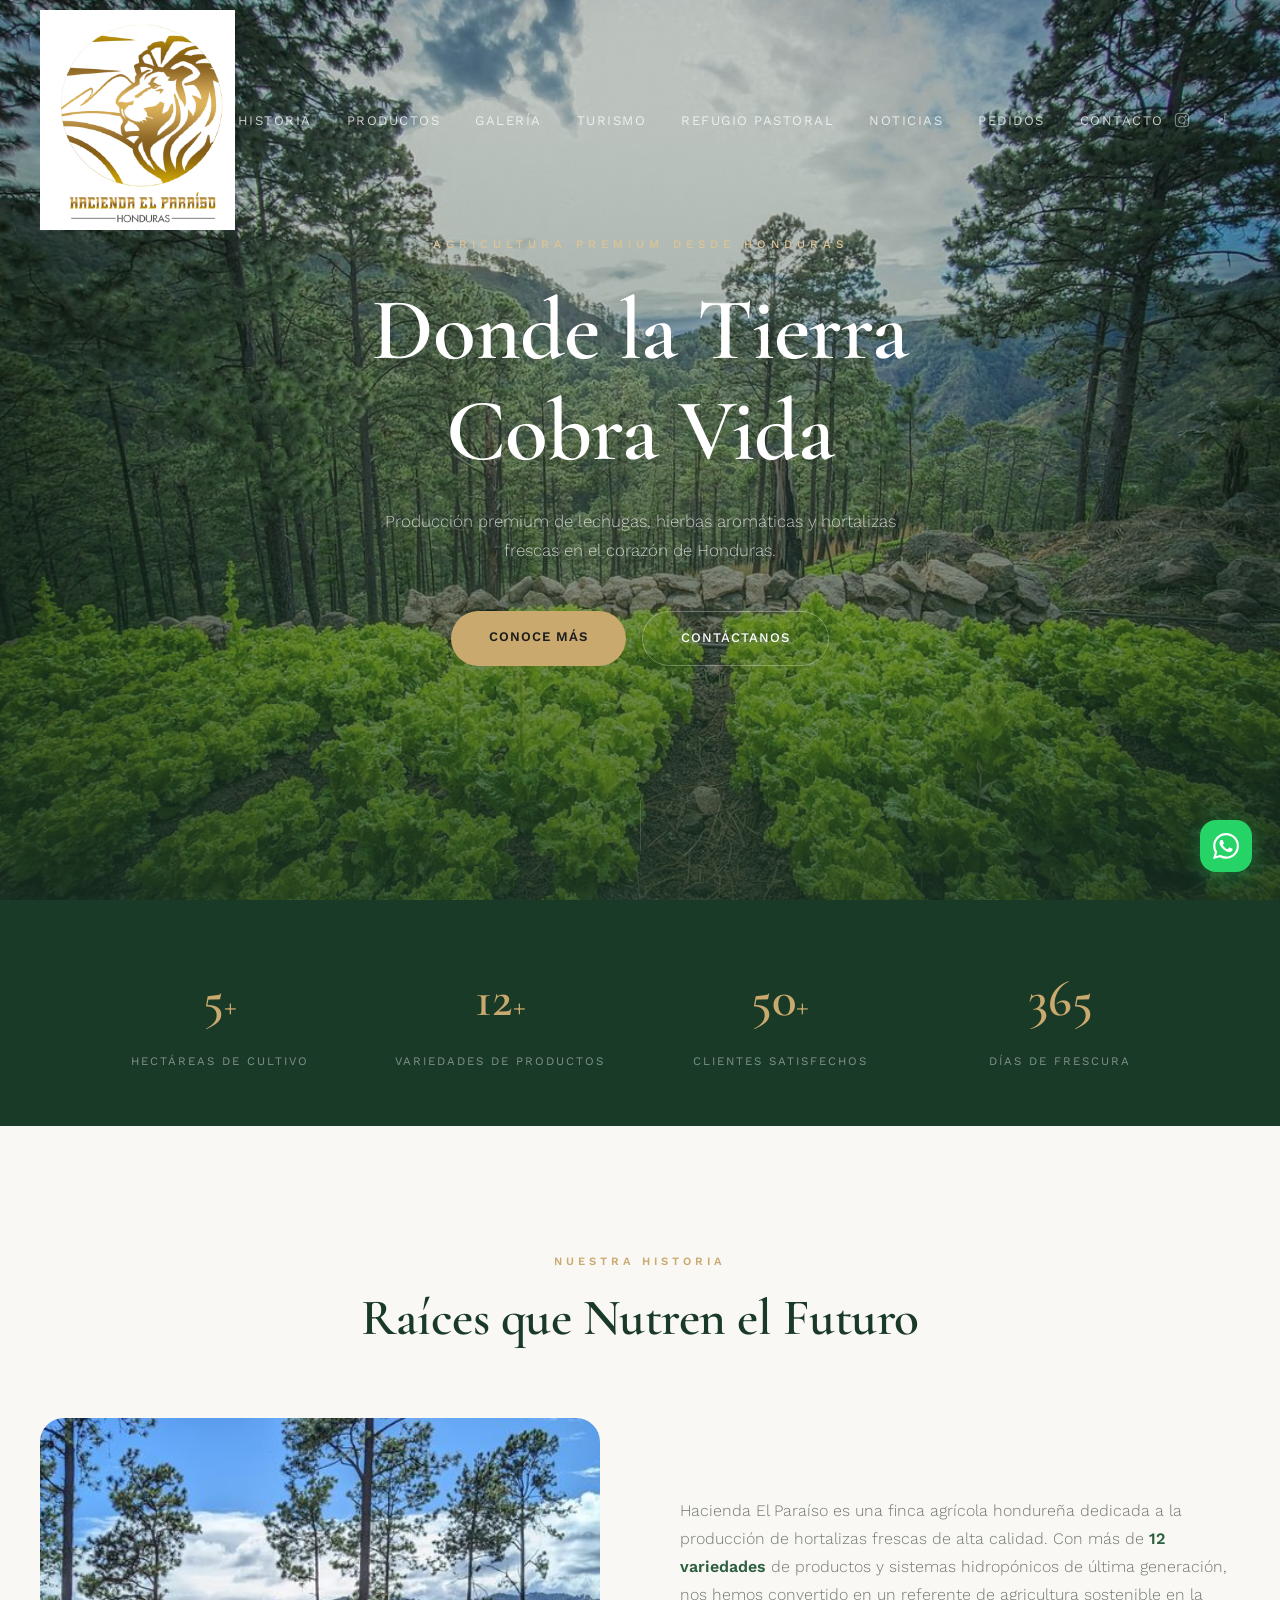
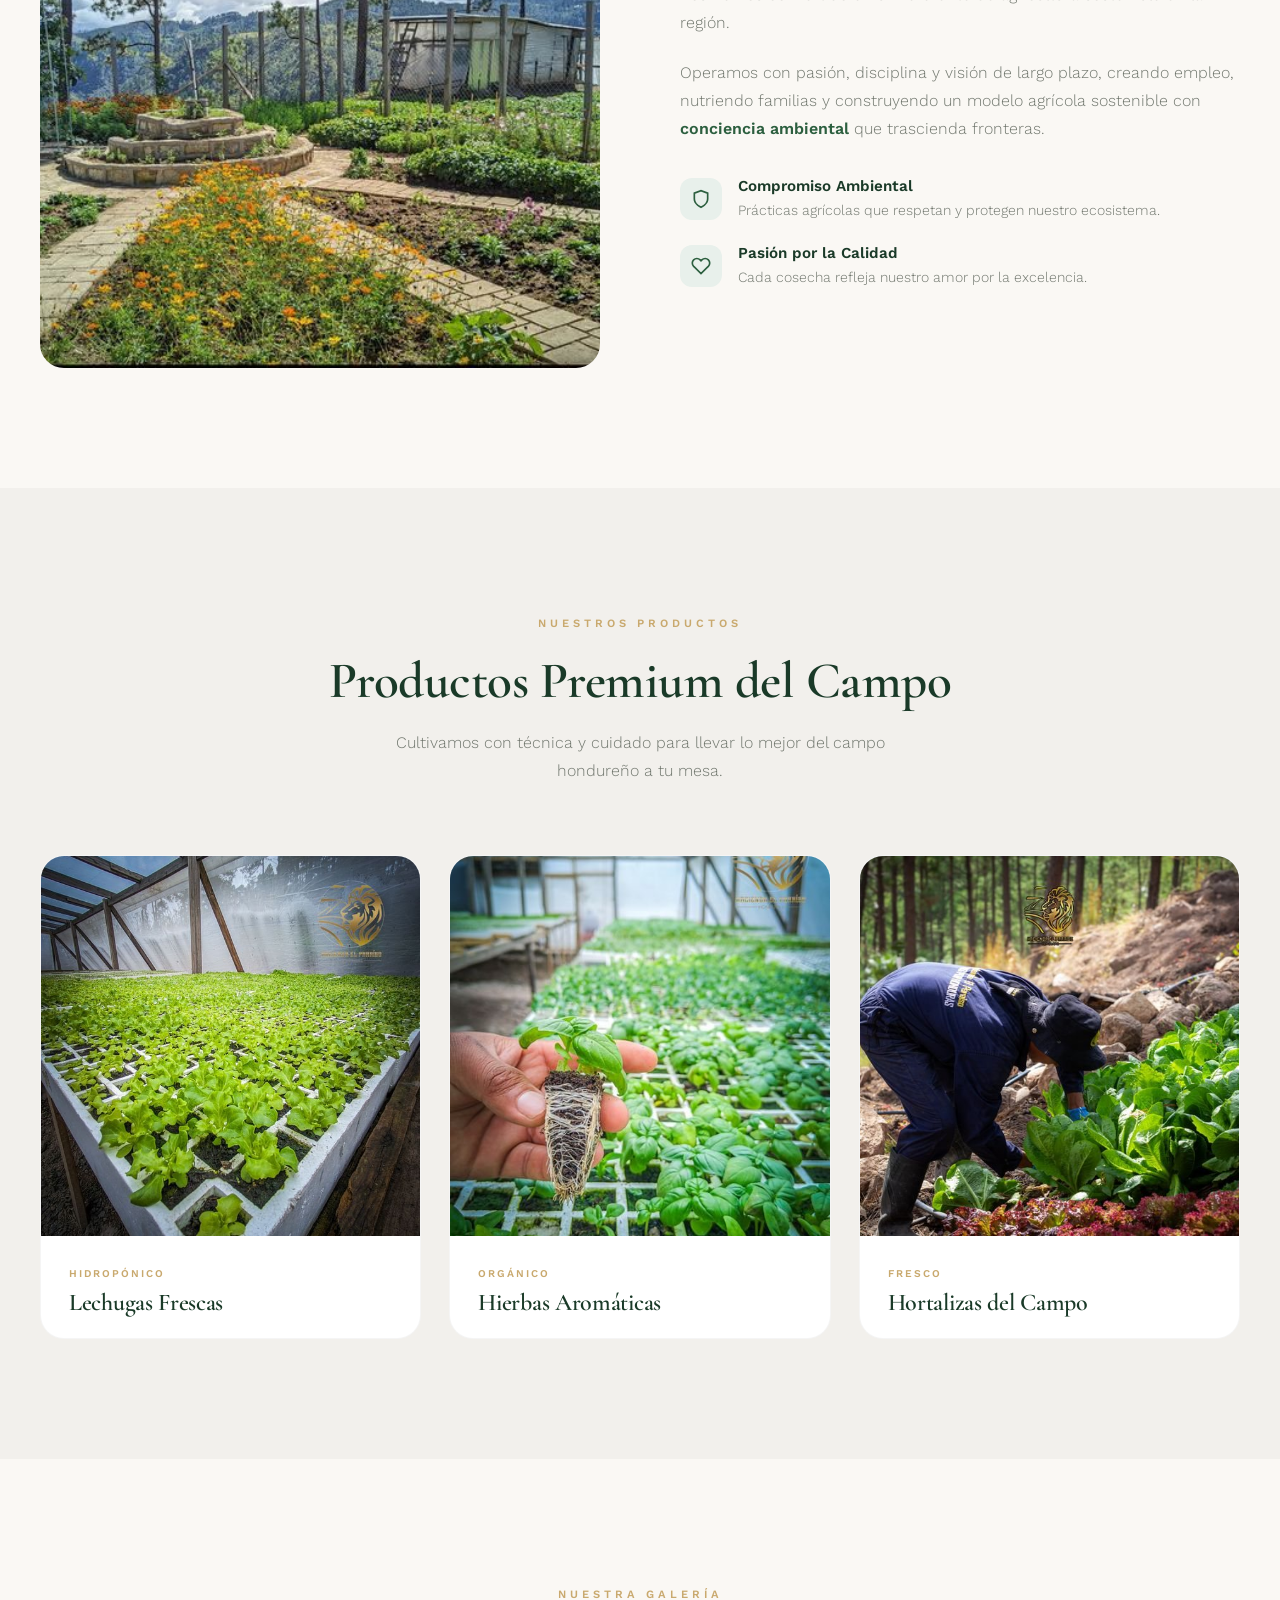
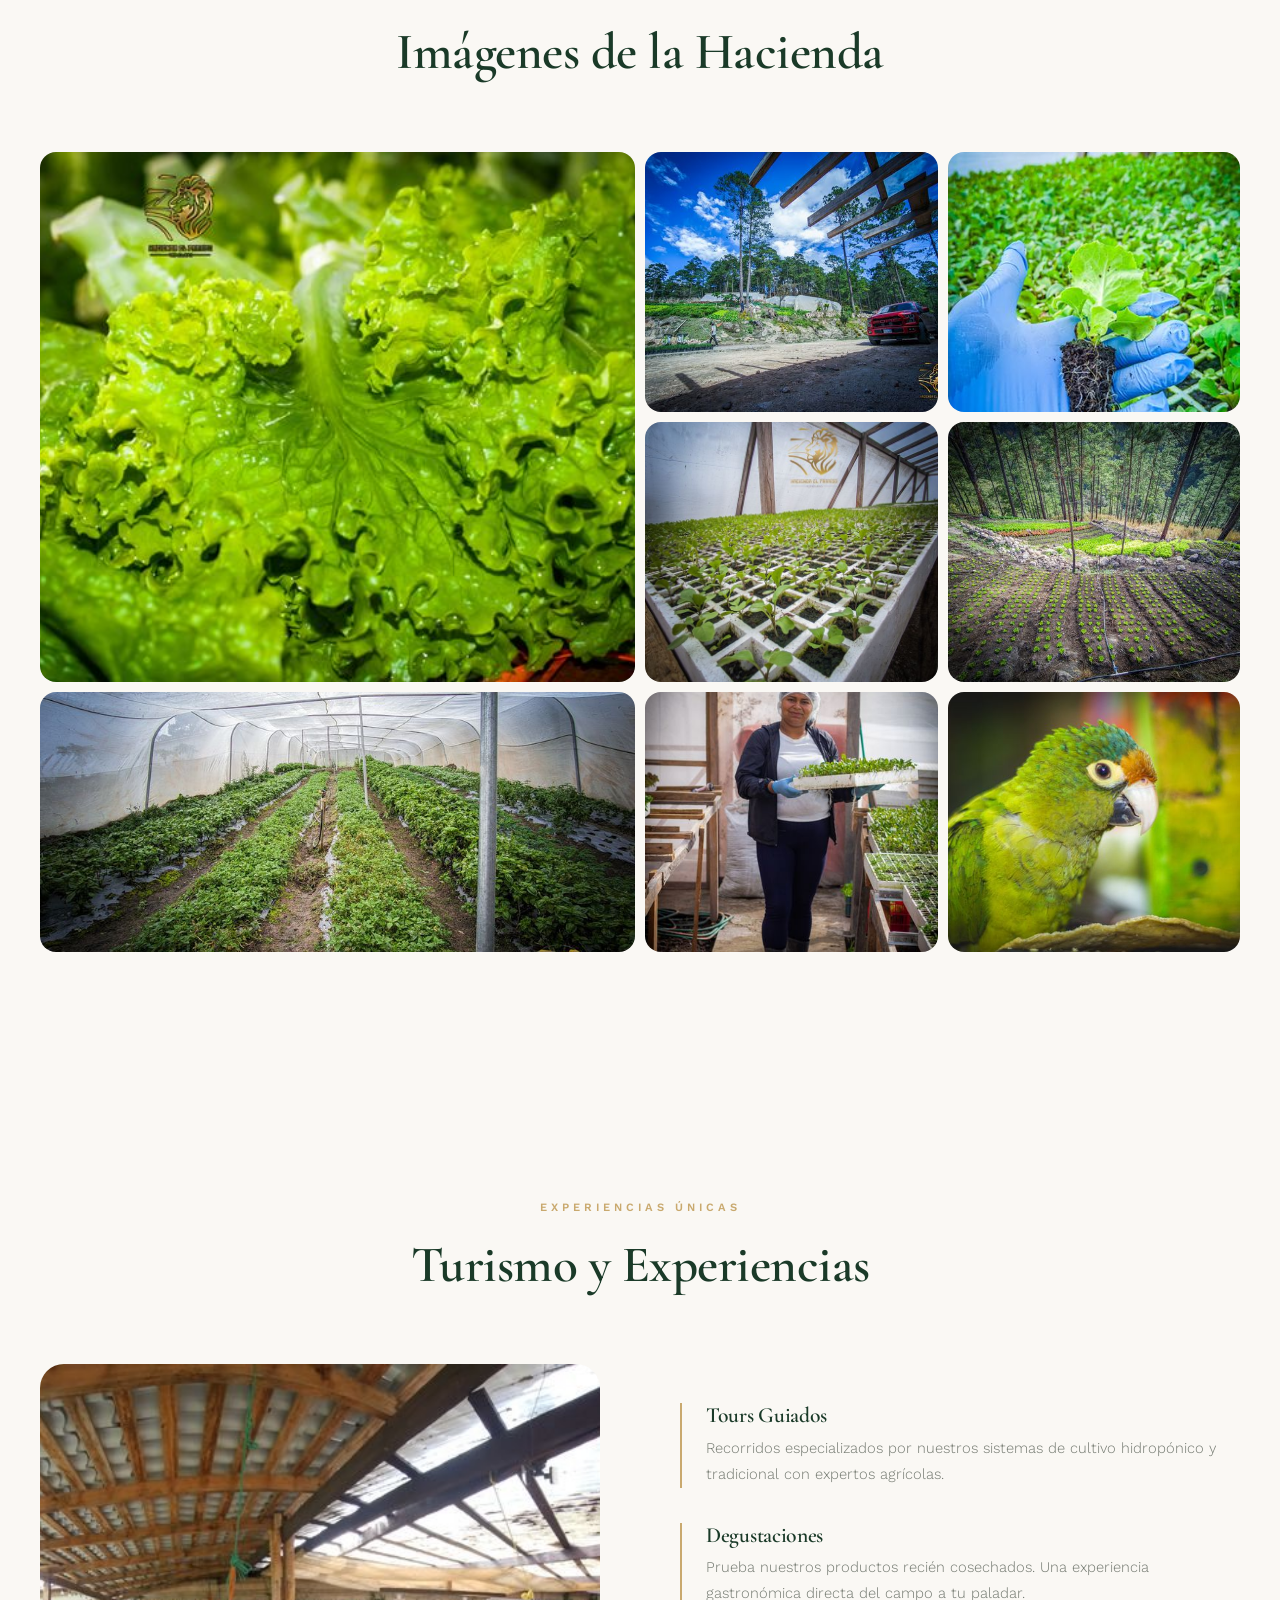
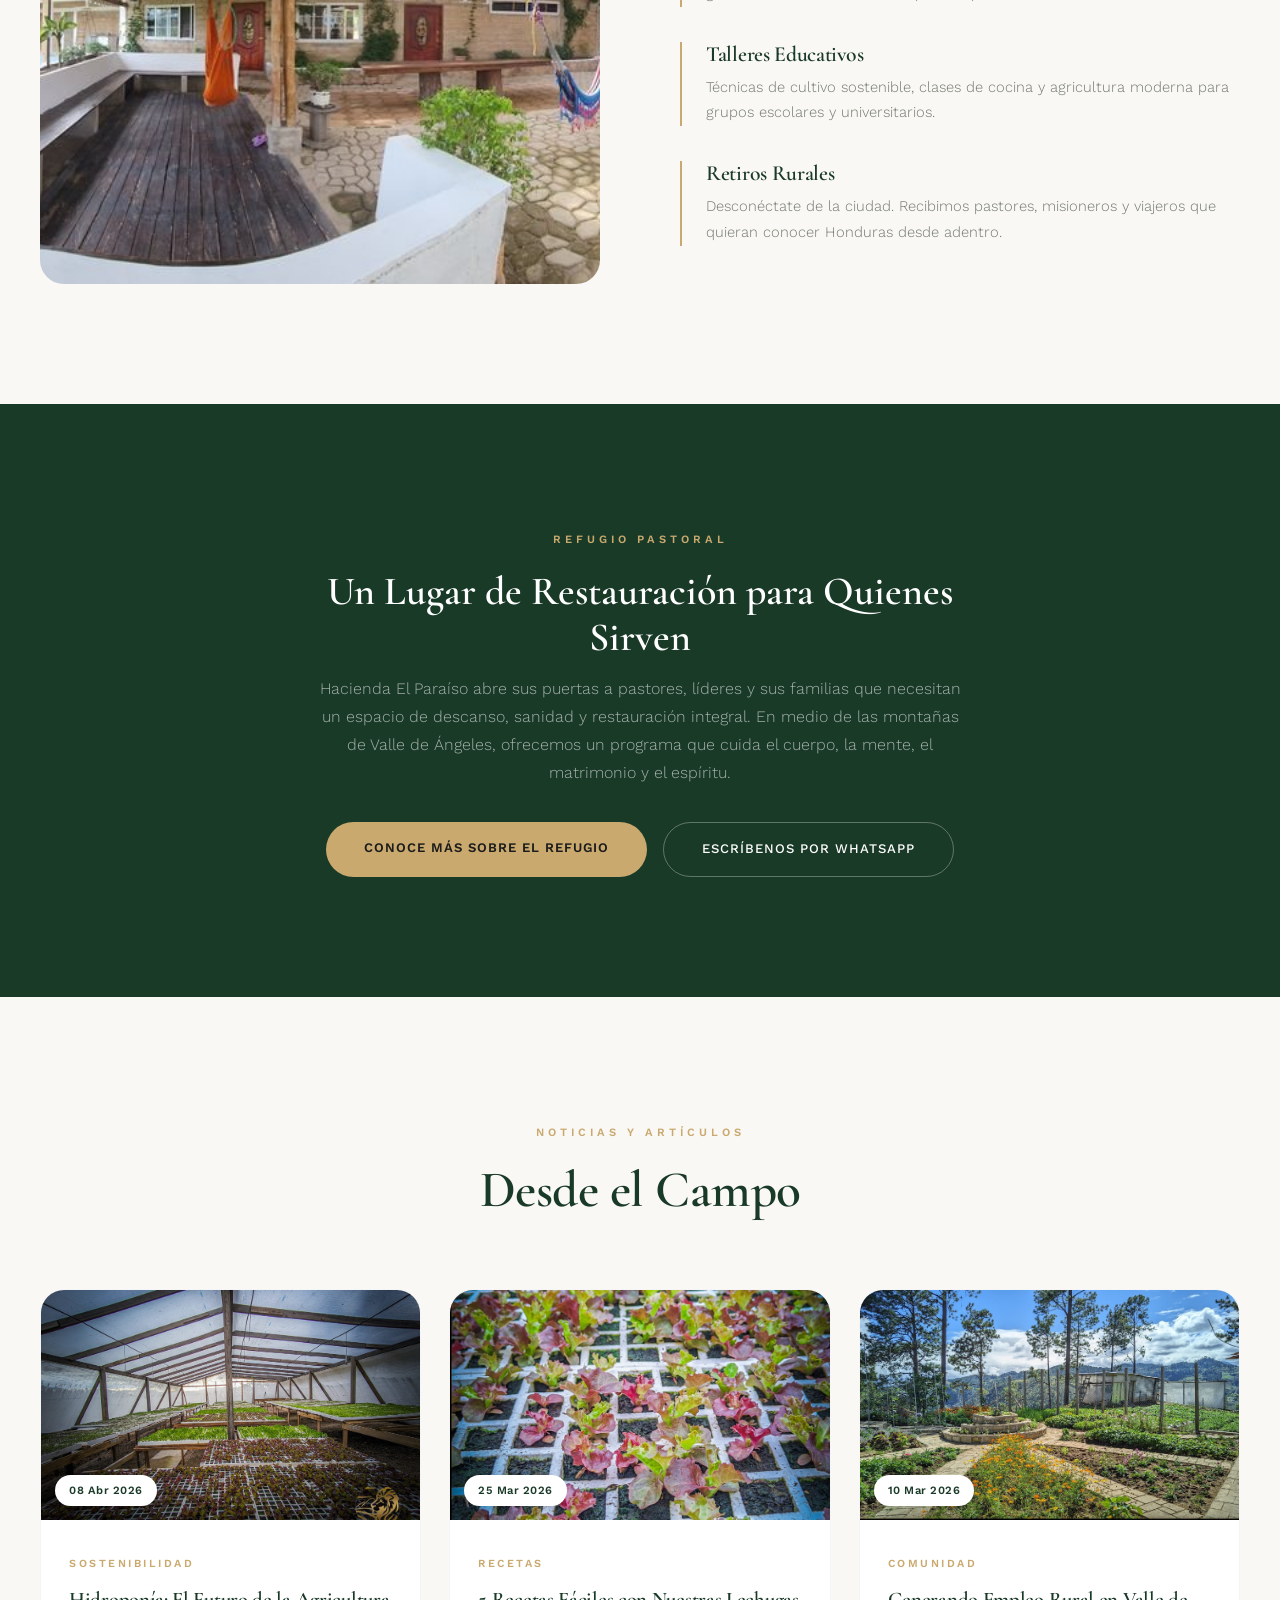
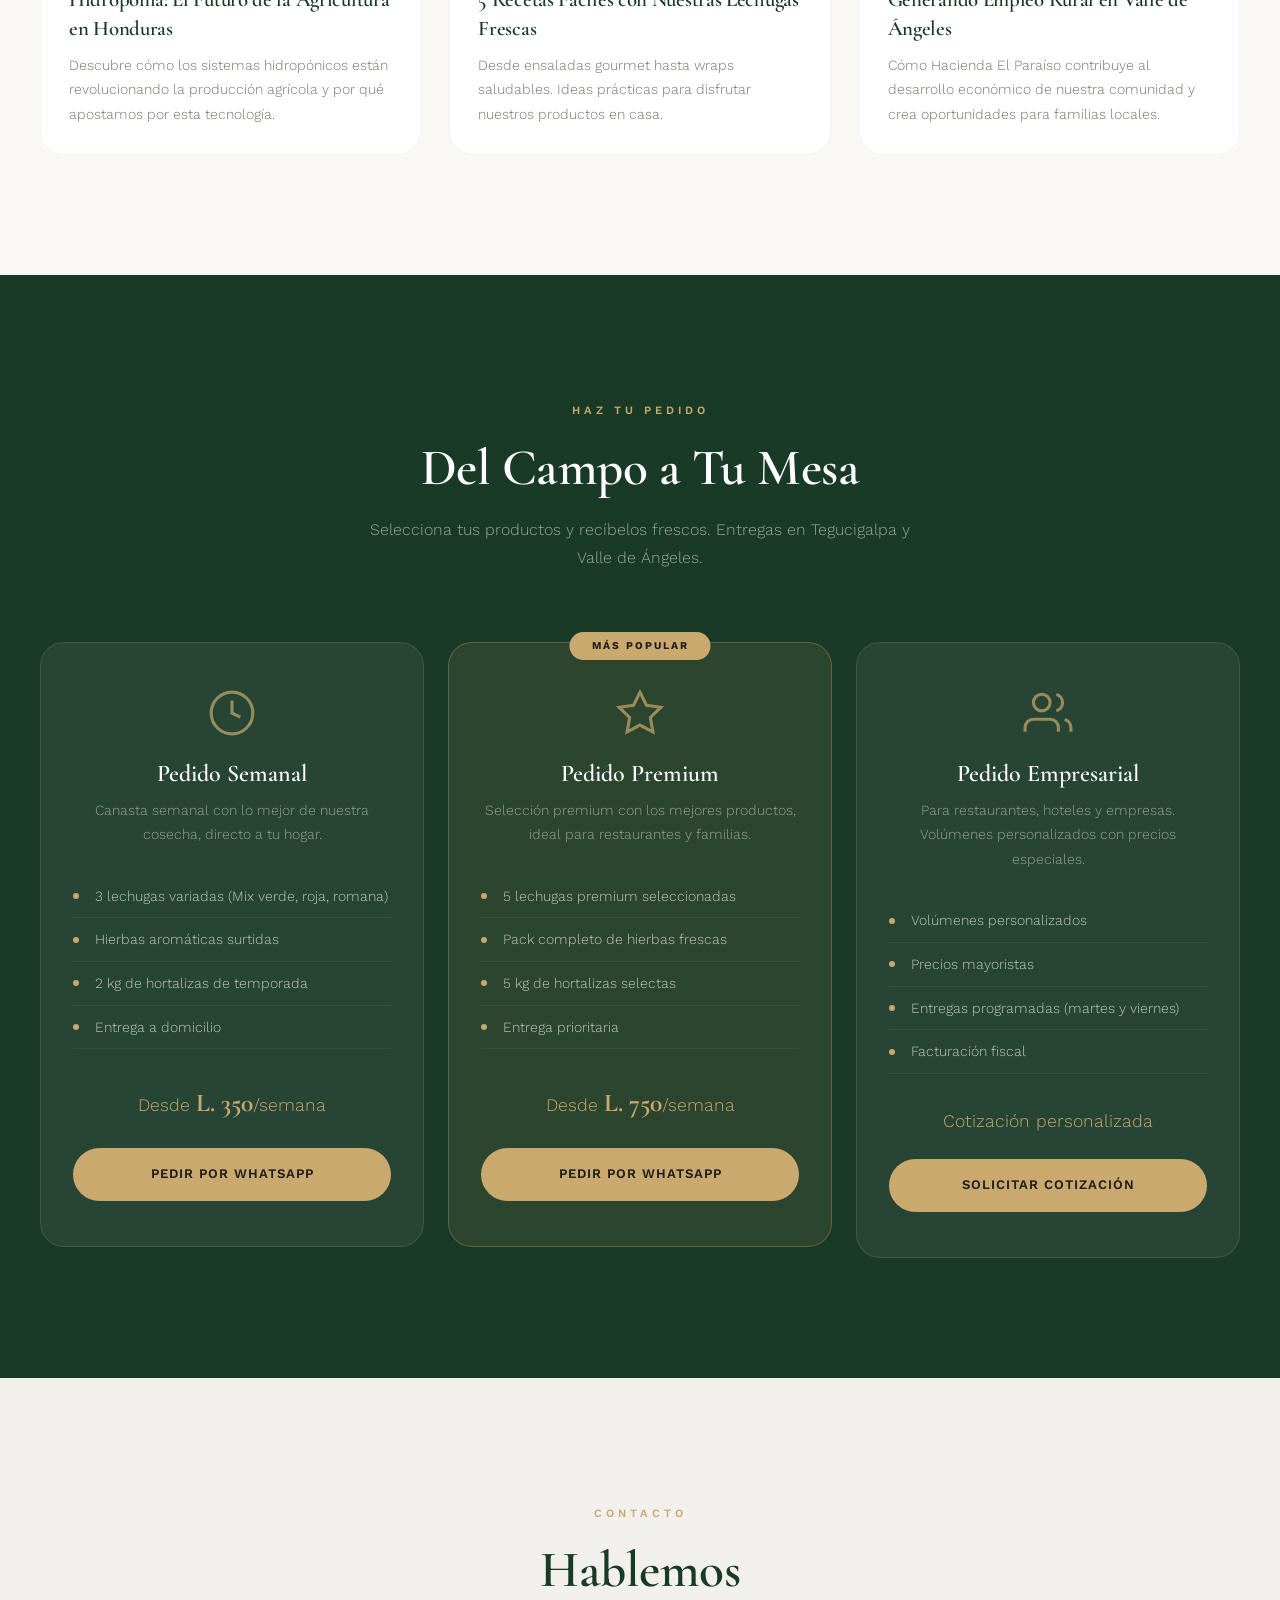
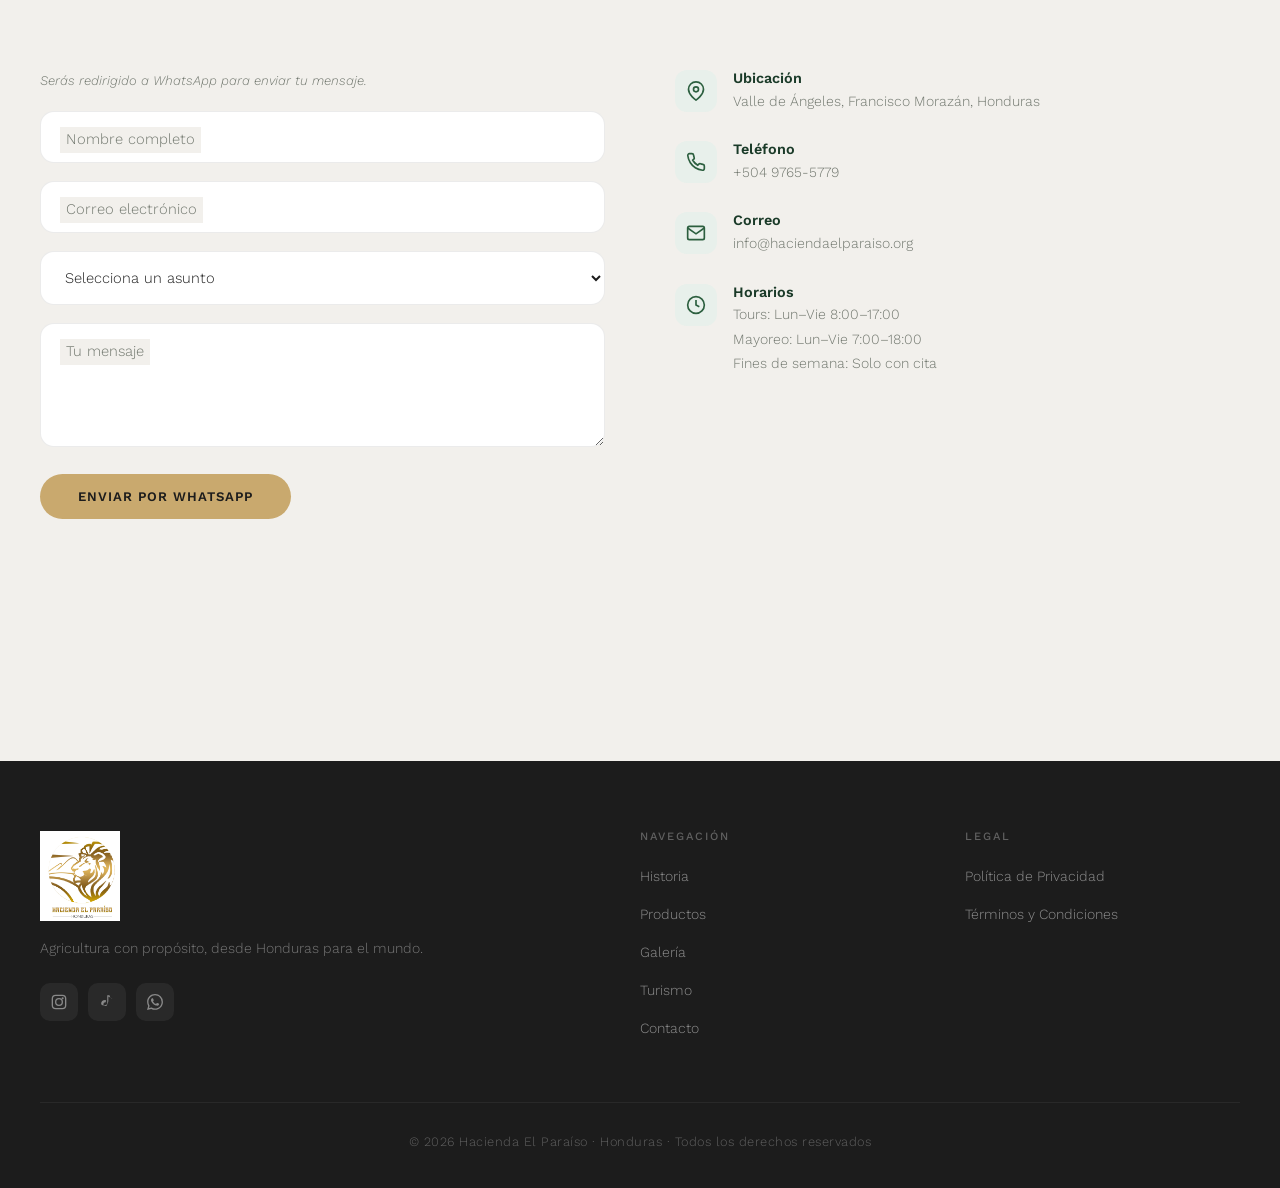
==== index.html @ d8c3e98e "SEO + rendimiento: Schema.org LocalBusiness, robots.txt, sitemap completo, imagenes optimizadas -57%" ====
<!DOCTYPE html>
<html lang="es">

<head>
    <meta charset="UTF-8">
    <meta name="viewport" content="width=device-width, initial-scale=1.0">
    <title>Hacienda El Paraíso | Agricultura Premium en Honduras</title>
    <meta name="description" content="Producción premium de lechugas hidropónicas, hierbas aromáticas y hortalizas frescas en Honduras. Tours rurales y experiencias agrícolas en Valle de Ángeles.">
    <meta name="keywords" content="hacienda, agricultura, Honduras, hidropónico, lechugas, hortalizas, turismo rural, Valle de Ángeles">
    <meta name="author" content="Hacienda El Paraíso">
    <meta property="og:title" content="Hacienda El Paraíso — Donde la Tierra Cobra Vida">
    <meta property="og:description" content="Producción premium de lechugas hidropónicas, hierbas aromáticas y hortalizas frescas en el corazón de Honduras.">
    <meta property="og:type" content="website">
    <meta property="og:url" content="https://haciendaelparaiso.org">
    <meta property="og:image" content="https://haciendaelparaiso.org/img/hero.jpg">
    <meta property="og:locale" content="es_HN">
    <meta name="twitter:card" content="summary_large_image">
    <meta name="twitter:title" content="Hacienda El Paraíso — Donde la Tierra Cobra Vida">
    <meta name="twitter:description" content="Producción premium de lechugas hidropónicas, hierbas aromáticas y hortalizas frescas en Honduras.">
    <meta name="twitter:image" content="https://haciendaelparaiso.org/img/hero.jpg">
    <link rel="canonical" href="https://haciendaelparaiso.org">
    <link rel="icon" type="image/png" href="img/logo.png">
    <link rel="preconnect" href="https://fonts.googleapis.com">
    <link rel="preconnect" href="https://fonts.gstatic.com" crossorigin>
    <link href="https://fonts.googleapis.com/css2?family=Cormorant+Garamond:ital,wght@0,400;0,600;0,700;1,400&family=Work+Sans:wght@300;400;500;600&display=swap" rel="stylesheet">
    <link rel="stylesheet" href="estilos.css">

    <!-- Schema.org - LocalBusiness / Farm para SEO local -->
    <script type="application/ld+json">
    {
        "@context": "https://schema.org",
        "@type": "LocalBusiness",
        "@id": "https://haciendaelparaiso.org/#business",
        "name": "Hacienda El Paraíso",
        "alternateName": "Hacienda El Paraíso Honduras",
        "description": "Producción premium de lechugas hidropónicas, hierbas aromáticas y hortalizas frescas en Valle de Ángeles, Honduras. Tours rurales, turismo agrícola y Refugio Pastoral.",
        "url": "https://haciendaelparaiso.org",
        "logo": "https://haciendaelparaiso.org/img/logo.png",
        "image": "https://haciendaelparaiso.org/img/hero.jpg",
        "telephone": "+50497655779",
        "email": "info@haciendaelparaiso.org",
        "priceRange": "L. 350 - L. 750",
        "address": {
            "@type": "PostalAddress",
            "addressLocality": "Valle de Ángeles",
            "addressRegion": "Francisco Morazán",
            "addressCountry": "HN"
        },
        "geo": {
            "@type": "GeoCoordinates",
            "latitude": 14.1538,
            "longitude": -87.0456
        },
        "openingHoursSpecification": [
            {
                "@type": "OpeningHoursSpecification",
                "dayOfWeek": ["Monday", "Tuesday", "Wednesday", "Thursday", "Friday"],
                "opens": "08:00",
                "closes": "17:00"
            }
        ],
        "sameAs": [
            "https://www.instagram.com/haciendaelparaisohn/",
            "https://www.tiktok.com/@haciendaelparaisohn",
            "https://wa.me/50497655779"
        ],
        "hasOfferCatalog": {
            "@type": "OfferCatalog",
            "name": "Productos y Servicios",
            "itemListElement": [
                {
                    "@type": "Offer",
                    "itemOffered": {
                        "@type": "Product",
                        "name": "Plan Semanal",
                        "description": "Canasta semanal con lechugas variadas, hierbas aromáticas y 2kg de hortalizas"
                    },
                    "price": "350",
                    "priceCurrency": "HNL"
                },
                {
                    "@type": "Offer",
                    "itemOffered": {
                        "@type": "Product",
                        "name": "Plan Premium",
                        "description": "5 lechugas premium, pack de hierbas frescas y 5kg de hortalizas selectas"
                    },
                    "price": "750",
                    "priceCurrency": "HNL"
                },
                {
                    "@type": "Offer",
                    "itemOffered": {
                        "@type": "Service",
                        "name": "Tours Guiados",
                        "description": "Recorridos por el invernadero, cultivos e instalaciones"
                    }
                },
                {
                    "@type": "Offer",
                    "itemOffered": {
                        "@type": "Service",
                        "name": "Refugio Pastoral",
                        "description": "Programa de restauración integral para pastores, líderes y sus familias"
                    }
                }
            ]
        }
    }
    </script>
</head>

<body>

    <!-- NAVEGACIÓN -->
    <nav class="navegacion" id="nav">
        <div class="nav-contenido">
            <a href="#" class="nav-logo">
                <img src="img/logo.png" alt="Hacienda El Paraíso">
            </a>
            <button class="menu-toggle" id="menuToggle" aria-label="Abrir menú">
                <span></span>
                <span></span>
                <span></span>
            </button>
            <ul class="nav-links" id="navLinks">
                <li><a href="#historia">Historia</a></li>
                <li><a href="#productos">Productos</a></li>
                <li><a href="#galeria">Galería</a></li>
                <li><a href="#turismo">Turismo</a></li>
                <li><a href="refugio-pastoral.html">Refugio Pastoral</a></li>
                <li><a href="#blog">Noticias</a></li>
                <li><a href="#pedidos">Pedidos</a></li>
                <li><a href="#contacto">Contacto</a></li>
            </ul>
            <div class="nav-social">
                <a href="https://www.instagram.com/haciendaelparaisohn/" aria-label="Instagram" target="_blank"><svg viewBox="0 0 24 24" fill="none" stroke="currentColor" stroke-width="1.5"><rect x="2" y="2" width="20" height="20" rx="5"/><circle cx="12" cy="12" r="5"/><circle cx="17.5" cy="6.5" r="1.5" fill="currentColor" stroke="none"/></svg></a>
                <a href="https://www.tiktok.com/@haciendaelparaisohn" aria-label="TikTok" target="_blank"><svg viewBox="0 0 24 24" fill="currentColor"><path d="M19.59 6.69a4.83 4.83 0 01-3.77-4.25V2h-3.45v13.67a2.89 2.89 0 01-2.88 2.5 2.89 2.89 0 01-2.89-2.89 2.89 2.89 0 012.89-2.89c.28 0 .54.04.79.1v-3.5a6.37 6.37 0 00-.79-.05A6.34 6.34 0 003.15 15.2a6.34 6.34 0 0010.86-4.43v-7a8.16 8.16 0 005.58 2.18v-3.26z"/></svg></a>
            </div>
        </div>
    </nav>

    <!-- HERO -->
    <section class="hero" id="hero">
        <div class="hero-overlay"></div>
        <div class="hero-contenido">
            <p class="hero-etiqueta animate-fade-up">Agricultura Premium desde Honduras</p>
            <h1 class="animate-fade-up">Donde la Tierra Cobra Vida</h1>
            <p class="hero-subtitulo animate-fade-up">Producción premium de lechugas, hierbas aromáticas y hortalizas frescas en el corazón de Honduras.</p>
            <div class="hero-botones animate-fade-up">
                <a href="#productos" class="boton-principal">Conoce Más</a>
                <a href="#contacto" class="boton-secundario">Contáctanos</a>
            </div>
        </div>
        <div class="hero-scroll">
            <div class="scroll-indicador"></div>
        </div>
    </section>

    <!-- ESTADÍSTICAS -->
    <section class="estadisticas">
        <div class="contenedor">
            <div class="stats-grid">
                <div class="stat-item">
                    <span class="stat-numero" data-target="5">0</span><span class="stat-plus">+</span>
                    <span class="stat-texto">Hectáreas de Cultivo</span>
                </div>
                <div class="stat-item">
                    <span class="stat-numero" data-target="12">0</span><span class="stat-plus">+</span>
                    <span class="stat-texto">Variedades de Productos</span>
                </div>
                <div class="stat-item">
                    <span class="stat-numero" data-target="50">0</span><span class="stat-plus">+</span>
                    <span class="stat-texto">Clientes Satisfechos</span>
                </div>
                <div class="stat-item">
                    <span class="stat-numero" data-target="365">0</span>
                    <span class="stat-texto">Días de Frescura</span>
                </div>
            </div>
        </div>
    </section>

    <!-- HISTORIA -->
    <section id="historia" class="seccion">
        <div class="contenedor">
            <div class="seccion-header">
                <span class="seccion-etiqueta">Nuestra Historia</span>
                <h2>Raíces que Nutren el Futuro</h2>
            </div>
            <div class="historia-grid">
                <div class="historia-imagen animate-on-scroll">
                    <img src="img/historia.jpg" alt="Historia de Hacienda El Paraíso" loading="lazy">
                </div>
                <div class="historia-texto animate-on-scroll">
                    <p>Hacienda El Paraíso es una finca agrícola hondureña dedicada a la producción de hortalizas frescas de alta calidad. Con más de <strong>12 variedades</strong> de productos y sistemas hidropónicos de última generación, nos hemos convertido en un referente de agricultura sostenible en la región.</p>
                    <p>Operamos con pasión, disciplina y visión de largo plazo, creando empleo, nutriendo familias y construyendo un modelo agrícola sostenible con <strong>conciencia ambiental</strong> que trascienda fronteras.</p>
                    <div class="historia-valores">
                        <div class="valor-item">
                            <div class="valor-icono">
                                <svg viewBox="0 0 24 24" fill="none" stroke="currentColor" stroke-width="2"><path d="M12 22s8-4 8-10V5l-8-3-8 3v7c0 6 8 10 8 10z"/></svg>
                            </div>
                            <div>
                                <h4>Compromiso Ambiental</h4>
                                <p>Prácticas agrícolas que respetan y protegen nuestro ecosistema.</p>
                            </div>
                        </div>
                        <div class="valor-item">
                            <div class="valor-icono">
                                <svg viewBox="0 0 24 24" fill="none" stroke="currentColor" stroke-width="2"><path d="M20.84 4.61a5.5 5.5 0 0 0-7.78 0L12 5.67l-1.06-1.06a5.5 5.5 0 0 0-7.78 7.78l1.06 1.06L12 21.23l7.78-7.78 1.06-1.06a5.5 5.5 0 0 0 0-7.78z"/></svg>
                            </div>
                            <div>
                                <h4>Pasión por la Calidad</h4>
                                <p>Cada cosecha refleja nuestro amor por la excelencia.</p>
                            </div>
                        </div>
                    </div>
                </div>
            </div>
        </div>
    </section>

    <!-- PRODUCTOS -->
    <section id="productos" class="seccion seccion-clara">
        <div class="contenedor">
            <div class="seccion-header">
                <span class="seccion-etiqueta">Nuestros Productos</span>
                <h2>Productos Premium del Campo</h2>
                <p class="seccion-descripcion">Cultivamos con técnica y cuidado para llevar lo mejor del campo hondureño a tu mesa.</p>
            </div>
            <div class="productos-grid">
                <div class="producto-card animate-on-scroll">
                    <div class="producto-imagen">
                        <img src="img/producto-lechugas.jpg" alt="Lechugas Hidropónicas" loading="lazy">
                        <div class="producto-overlay">
                            <p>Romana, Iceberg, Butterhead y más. Cultivadas en agua pura sin pesticidas.</p>
                            <a href="#pedidos" class="producto-link">Hacer pedido &#8594;</a>
                        </div>
                    </div>
                    <div class="producto-info">
                        <span class="producto-etiqueta">Hidropónico</span>
                        <h3>Lechugas Frescas</h3>
                    </div>
                </div>
                <div class="producto-card animate-on-scroll">
                    <div class="producto-imagen">
                        <img src="img/producto-hierbas.jpg" alt="Hierbas Aromáticas" loading="lazy">
                        <div class="producto-overlay">
                            <p>Albahaca, cilantro, perejil y menta. Cosechadas frescas para alta cocina.</p>
                            <a href="#pedidos" class="producto-link">Hacer pedido &#8594;</a>
                        </div>
                    </div>
                    <div class="producto-info">
                        <span class="producto-etiqueta">Orgánico</span>
                        <h3>Hierbas Aromáticas</h3>
                    </div>
                </div>
                <div class="producto-card animate-on-scroll">
                    <div class="producto-imagen">
                        <img src="img/producto-hortalizas.jpg" alt="Hortalizas Frescas" loading="lazy">
                        <div class="producto-overlay">
                            <p>Tomates, pepinos, pimientos y más. Cultivados con buenas prácticas agrícolas.</p>
                            <a href="#pedidos" class="producto-link">Hacer pedido &#8594;</a>
                        </div>
                    </div>
                    <div class="producto-info">
                        <span class="producto-etiqueta">Fresco</span>
                        <h3>Hortalizas del Campo</h3>
                    </div>
                </div>
            </div>
        </div>
    </section>

    <!-- GALERÍA -->
    <section id="galeria" class="seccion">
        <div class="contenedor">
            <div class="seccion-header">
                <span class="seccion-etiqueta">Nuestra Galería</span>
                <h2>Imágenes de la Hacienda</h2>
            </div>
            <div class="galeria-grid">
                <div class="galeria-item galeria-grande animate-on-scroll">
                    <img src="img/galeria-1.jpg" alt="Lechuga fresca" loading="lazy">
                    <div class="galeria-overlay"><span>Lechuga Fresca</span></div>
                </div>
                <div class="galeria-item animate-on-scroll">
                    <img src="img/galeria-2.jpg" alt="Vista de la finca" loading="lazy">
                    <div class="galeria-overlay"><span>Vista de la Finca</span></div>
                </div>
                <div class="galeria-item animate-on-scroll">
                    <img src="img/galeria-3.jpg" alt="Plántula en mano" loading="lazy">
                    <div class="galeria-overlay"><span>Del Semillero</span></div>
                </div>
                <div class="galeria-item animate-on-scroll">
                    <img src="img/galeria-4.jpg" alt="Invernadero" loading="lazy">
                    <div class="galeria-overlay"><span>Invernadero</span></div>
                </div>
                <div class="galeria-item animate-on-scroll">
                    <img src="img/galeria-5.jpg" alt="Cultivos entre pinos" loading="lazy">
                    <div class="galeria-overlay"><span>Entre Pinos</span></div>
                </div>
                <div class="galeria-item galeria-ancha animate-on-scroll">
                    <img src="img/galeria-6.jpg" alt="Invernadero de hierbas" loading="lazy">
                    <div class="galeria-overlay"><span>Invernadero de Hierbas</span></div>
                </div>
                <div class="galeria-item animate-on-scroll">
                    <img src="img/galeria-7.jpg" alt="Equipo de trabajo" loading="lazy">
                    <div class="galeria-overlay"><span>Nuestro Equipo</span></div>
                </div>
                <div class="galeria-item animate-on-scroll">
                    <img src="img/galeria-8.jpg" alt="Vida silvestre" loading="lazy">
                    <div class="galeria-overlay"><span>Vida Silvestre</span></div>
                </div>
            </div>
        </div>
    </section>

    <!-- LIGHTBOX -->
    <div class="lightbox" id="lightbox">
        <button class="lightbox-cerrar" id="lightboxCerrar">&times;</button>
        <img src="" alt="" class="lightbox-img" id="lightboxImg">
        <p class="lightbox-caption" id="lightboxCaption"></p>
    </div>

    <!-- TURISMO -->
    <section id="turismo" class="seccion seccion-crema">
        <div class="contenedor">
            <div class="seccion-header">
                <span class="seccion-etiqueta">Experiencias Únicas</span>
                <h2>Turismo y Experiencias</h2>
            </div>
            <div class="turismo-layout">
                <div class="turismo-imagen animate-on-scroll">
                    <img src="img/turismo.jpg" alt="Turismo en Hacienda El Paraíso" loading="lazy">
                </div>
                <div class="turismo-contenido">
                    <div class="turismo-item animate-on-scroll">
                        <h4>Tours Guiados</h4>
                        <p>Recorridos especializados por nuestros sistemas de cultivo hidropónico y tradicional con expertos agrícolas.</p>
                    </div>
                    <div class="turismo-item animate-on-scroll">
                        <h4>Degustaciones</h4>
                        <p>Prueba nuestros productos recién cosechados. Una experiencia gastronómica directa del campo a tu paladar.</p>
                    </div>
                    <div class="turismo-item animate-on-scroll">
                        <h4>Talleres Educativos</h4>
                        <p>Técnicas de cultivo sostenible, clases de cocina y agricultura moderna para grupos escolares y universitarios.</p>
                    </div>
                    <div class="turismo-item animate-on-scroll">
                        <h4>Retiros Rurales</h4>
                        <p>Desconéctate de la ciudad. Recibimos pastores, misioneros y viajeros que quieran conocer Honduras desde adentro.</p>
                    </div>
                </div>
            </div>
        </div>
    </section>

    <!-- REFUGIO PASTORAL (resumen) -->
    <section class="seccion seccion-verde">
        <div class="contenedor">
            <div class="refugio-cta">
                <span class="seccion-etiqueta">Refugio Pastoral</span>
                <h2>Un Lugar de Restauración para Quienes Sirven</h2>
                <p>Hacienda El Paraíso abre sus puertas a pastores, líderes y sus familias que necesitan un espacio de descanso, sanidad y restauración integral. En medio de las montañas de Valle de Ángeles, ofrecemos un programa que cuida el cuerpo, la mente, el matrimonio y el espíritu.</p>
                <div class="hero-botones" style="margin-top:35px;">
                    <a href="refugio-pastoral.html" class="boton-principal">Conoce Más sobre el Refugio</a>
                    <a href="https://wa.me/50497655779?text=Hola%20Nicol%C3%A1s%2C%20me%20interesa%20el%20Refugio%20Pastoral" class="boton-secundario" target="_blank">Escríbenos por WhatsApp</a>
                </div>
            </div>
        </div>
    </section>

    <!-- NOTICIAS -->
    <section id="blog" class="seccion">
        <div class="contenedor">
            <div class="seccion-header">
                <span class="seccion-etiqueta">Noticias y Artículos</span>
                <h2>Desde el Campo</h2>
            </div>
            <div class="blog-grid">
                <article class="blog-card animate-on-scroll">
                    <div class="blog-imagen">
                        <img src="img/invernadero-panorama.jpg" alt="Hidroponía en Honduras" loading="lazy">
                        <span class="blog-fecha">08 Abr 2026</span>
                    </div>
                    <div class="blog-contenido">
                        <span class="blog-categoria">Sostenibilidad</span>
                        <h3>Hidroponía: El Futuro de la Agricultura en Honduras</h3>
                        <p>Descubre cómo los sistemas hidropónicos están revolucionando la producción agrícola y por qué apostamos por esta tecnología.</p>
                    </div>
                </article>
                <article class="blog-card animate-on-scroll">
                    <div class="blog-imagen">
                        <img src="img/lechuga-roja.jpg" alt="Recetas con lechugas" loading="lazy">
                        <span class="blog-fecha">25 Mar 2026</span>
                    </div>
                    <div class="blog-contenido">
                        <span class="blog-categoria">Recetas</span>
                        <h3>5 Recetas Fáciles con Nuestras Lechugas Frescas</h3>
                        <p>Desde ensaladas gourmet hasta wraps saludables. Ideas prácticas para disfrutar nuestros productos en casa.</p>
                    </div>
                </article>
                <article class="blog-card animate-on-scroll">
                    <div class="blog-imagen">
                        <img src="img/jardin.jpg" alt="Comunidad Valle de Ángeles" loading="lazy">
                        <span class="blog-fecha">10 Mar 2026</span>
                    </div>
                    <div class="blog-contenido">
                        <span class="blog-categoria">Comunidad</span>
                        <h3>Generando Empleo Rural en Valle de Ángeles</h3>
                        <p>Cómo Hacienda El Paraíso contribuye al desarrollo económico de nuestra comunidad y crea oportunidades para familias locales.</p>
                    </div>
                </article>
            </div>
        </div>
    </section>

    <!-- PEDIDOS -->
    <section id="pedidos" class="seccion seccion-verde">
        <div class="contenedor">
            <div class="seccion-header">
                <span class="seccion-etiqueta">Haz Tu Pedido</span>
                <h2>Del Campo a Tu Mesa</h2>
                <p class="seccion-descripcion">Selecciona tus productos y recíbelos frescos. Entregas en Tegucigalpa y Valle de Ángeles.</p>
            </div>
            <div class="pedidos-grid">
                <div class="pedido-card animate-on-scroll">
                    <div class="pedido-icono">
                        <svg viewBox="0 0 24 24" fill="none" stroke="currentColor" stroke-width="1.5"><circle cx="12" cy="12" r="10"/><polyline points="12 6 12 12 16 14"/></svg>
                    </div>
                    <h3>Pedido Semanal</h3>
                    <p class="pedido-descripcion">Canasta semanal con lo mejor de nuestra cosecha, directo a tu hogar.</p>
                    <ul class="pedido-lista">
                        <li>3 lechugas variadas (Mix verde, roja, romana)</li>
                        <li>Hierbas aromáticas surtidas</li>
                        <li>2 kg de hortalizas de temporada</li>
                        <li>Entrega a domicilio</li>
                    </ul>
                    <div class="pedido-precio">Desde <strong>L. 350</strong>/semana</div>
                    <a href="https://wa.me/50497655779?text=Hola!%20Me%20interesa%20el%20pedido%20semanal%20de%20Hacienda%20El%20Para%C3%ADso" class="boton-principal boton-pedido" target="_blank">Pedir por WhatsApp</a>
                </div>
                <div class="pedido-card pedido-destacado animate-on-scroll">
                    <div class="pedido-popular">Más Popular</div>
                    <div class="pedido-icono">
                        <svg viewBox="0 0 24 24" fill="none" stroke="currentColor" stroke-width="1.5"><path d="M12 2l3.09 6.26L22 9.27l-5 4.87 1.18 6.88L12 17.77l-6.18 3.25L7 14.14 2 9.27l6.91-1.01L12 2z"/></svg>
                    </div>
                    <h3>Pedido Premium</h3>
                    <p class="pedido-descripcion">Selección premium con los mejores productos, ideal para restaurantes y familias.</p>
                    <ul class="pedido-lista">
                        <li>5 lechugas premium seleccionadas</li>
                        <li>Pack completo de hierbas frescas</li>
                        <li>5 kg de hortalizas selectas</li>
                        <li>Entrega prioritaria</li>
                    </ul>
                    <div class="pedido-precio">Desde <strong>L. 750</strong>/semana</div>
                    <a href="https://wa.me/50497655779?text=Hola!%20Me%20interesa%20el%20pedido%20premium%20de%20Hacienda%20El%20Para%C3%ADso" class="boton-principal boton-pedido" target="_blank">Pedir por WhatsApp</a>
                </div>
                <div class="pedido-card animate-on-scroll">
                    <div class="pedido-icono">
                        <svg viewBox="0 0 24 24" fill="none" stroke="currentColor" stroke-width="1.5"><path d="M17 21v-2a4 4 0 00-4-4H5a4 4 0 00-4 4v2"/><circle cx="9" cy="7" r="4"/><path d="M23 21v-2a4 4 0 00-3-3.87"/><path d="M16 3.13a4 4 0 010 7.75"/></svg>
                    </div>
                    <h3>Pedido Empresarial</h3>
                    <p class="pedido-descripcion">Para restaurantes, hoteles y empresas. Volúmenes personalizados con precios especiales.</p>
                    <ul class="pedido-lista">
                        <li>Volúmenes personalizados</li>
                        <li>Precios mayoristas</li>
                        <li>Entregas programadas (martes y viernes)</li>
                        <li>Facturación fiscal</li>
                    </ul>
                    <div class="pedido-precio">Cotización personalizada</div>
                    <a href="https://wa.me/50497655779?text=Hola!%20Me%20interesa%20un%20pedido%20empresarial%20de%20Hacienda%20El%20Para%C3%ADso" class="boton-principal boton-pedido" target="_blank">Solicitar Cotización</a>
                </div>
            </div>
        </div>
    </section>

    <!-- CONTACTO -->
    <section id="contacto" class="seccion seccion-clara">
        <div class="contenedor">
            <div class="seccion-header">
                <span class="seccion-etiqueta">Contacto</span>
                <h2>Hablemos</h2>
            </div>
            <div class="contacto-grid">
                <form class="contacto-form" id="contactoForm">
                    <p class="form-nota">Serás redirigido a WhatsApp para enviar tu mensaje.</p>
                    <div class="form-grupo">
                        <input type="text" id="nombre" required placeholder=" ">
                        <label for="nombre">Nombre completo</label>
                    </div>
                    <div class="form-grupo">
                        <input type="email" id="email" required placeholder=" ">
                        <label for="email">Correo electrónico</label>
                    </div>
                    <div class="form-grupo">
                        <select id="asunto" required>
                            <option value="" disabled selected>Selecciona un asunto</option>
                            <option value="Comprar productos">Comprar productos</option>
                            <option value="Visitar la hacienda">Visitar la hacienda</option>
                            <option value="Pedido empresarial">Pedido empresarial</option>
                            <option value="Otro">Otro</option>
                        </select>
                    </div>
                    <div class="form-grupo">
                        <textarea id="mensaje" rows="5" required placeholder=" "></textarea>
                        <label for="mensaje">Tu mensaje</label>
                    </div>
                    <button type="submit" class="boton-principal boton-enviar">Enviar por WhatsApp</button>
                </form>
                <div class="contacto-info">
                    <div class="contacto-item">
                        <div class="contacto-icono">
                            <svg viewBox="0 0 24 24" fill="none" stroke="currentColor" stroke-width="2"><path d="M21 10c0 7-9 13-9 13s-9-6-9-13a9 9 0 0118 0z"/><circle cx="12" cy="10" r="3"/></svg>
                        </div>
                        <div>
                            <h4>Ubicación</h4>
                            <p>Valle de Ángeles, Francisco Morazán, Honduras</p>
                        </div>
                    </div>
                    <div class="contacto-item">
                        <div class="contacto-icono">
                            <svg viewBox="0 0 24 24" fill="none" stroke="currentColor" stroke-width="2"><path d="M22 16.92v3a2 2 0 01-2.18 2 19.79 19.79 0 01-8.63-3.07 19.5 19.5 0 01-6-6 19.79 19.79 0 01-3.07-8.67A2 2 0 014.11 2h3a2 2 0 012 1.72 12.84 12.84 0 00.7 2.81 2 2 0 01-.45 2.11L8.09 9.91a16 16 0 006 6l1.27-1.27a2 2 0 012.11-.45 12.84 12.84 0 002.81.7A2 2 0 0122 16.92z"/></svg>
                        </div>
                        <div>
                            <h4>Teléfono</h4>
                            <p>+504 9765-5779</p>
                        </div>
                    </div>
                    <div class="contacto-item">
                        <div class="contacto-icono">
                            <svg viewBox="0 0 24 24" fill="none" stroke="currentColor" stroke-width="2"><path d="M4 4h16c1.1 0 2 .9 2 2v12c0 1.1-.9 2-2 2H4c-1.1 0-2-.9-2-2V6c0-1.1.9-2 2-2z"/><polyline points="22,6 12,13 2,6"/></svg>
                        </div>
                        <div>
                            <h4>Correo</h4>
                            <p>info@haciendaelparaiso.org</p>
                        </div>
                    </div>
                    <div class="contacto-item">
                        <div class="contacto-icono">
                            <svg viewBox="0 0 24 24" fill="none" stroke="currentColor" stroke-width="2"><circle cx="12" cy="12" r="10"/><polyline points="12 6 12 12 16 14"/></svg>
                        </div>
                        <div>
                            <h4>Horarios</h4>
                            <p>Tours: Lun–Vie 8:00–17:00</p>
                            <p>Mayoreo: Lun–Vie 7:00–18:00</p>
                            <p>Fines de semana: Solo con cita</p>
                        </div>
                    </div>
                    <div class="contacto-mapa">
                        <iframe src="https://www.google.com/maps/embed?pb=!1m18!1m12!1m3!1d15502.015!2d-87.0456!3d14.1538!2m3!1f0!2f0!3f0!3m2!1i1024!2i768!4f13.1!3m3!1m2!1s0x8f6fa2b2c45c8b45%3A0x93988f4f0ef5c7c5!2sValle%20de%20%C3%81ngeles!5e0!3m2!1ses!2shn!4v1" width="100%" height="220" style="border:0;border-radius:12px;" allowfullscreen="" loading="lazy"></iframe>
                    </div>
                </div>
            </div>
        </div>
    </section>

    <!-- FOOTER -->
    <footer class="footer">
        <div class="contenedor">
            <div class="footer-grid">
                <div class="footer-marca">
                    <img src="img/logo.png" alt="Hacienda El Paraíso" class="footer-logo">
                    <p>Agricultura con propósito, desde Honduras para el mundo.</p>
                    <div class="social-links">
                        <a href="https://www.instagram.com/haciendaelparaisohn/" aria-label="Instagram" target="_blank"><svg viewBox="0 0 24 24" fill="none" stroke="currentColor" stroke-width="2"><rect x="2" y="2" width="20" height="20" rx="5"/><circle cx="12" cy="12" r="5"/><circle cx="17.5" cy="6.5" r="1.5" fill="currentColor" stroke="none"/></svg></a>
                        <a href="https://www.tiktok.com/@haciendaelparaisohn" aria-label="TikTok" target="_blank"><svg viewBox="0 0 24 24" fill="currentColor"><path d="M19.59 6.69a4.83 4.83 0 01-3.77-4.25V2h-3.45v13.67a2.89 2.89 0 01-2.88 2.5 2.89 2.89 0 01-2.89-2.89 2.89 2.89 0 012.89-2.89c.28 0 .54.04.79.1v-3.5a6.37 6.37 0 00-.79-.05A6.34 6.34 0 003.15 15.2a6.34 6.34 0 0010.86-4.43v-7a8.16 8.16 0 005.58 2.18v-3.26z"/></svg></a>
                        <a href="https://wa.me/50497655779" aria-label="WhatsApp" target="_blank"><svg viewBox="0 0 24 24" fill="currentColor"><path d="M17.472 14.382c-.297-.149-1.758-.867-2.03-.967-.273-.099-.471-.148-.67.15-.197.297-.767.966-.94 1.164-.173.199-.347.223-.644.075-.297-.15-1.255-.463-2.39-1.475-.883-.788-1.48-1.761-1.653-2.059-.173-.297-.018-.458.13-.606.134-.133.298-.347.446-.52.149-.174.198-.298.298-.497.099-.198.05-.371-.025-.52-.075-.149-.669-1.612-.916-2.207-.242-.579-.487-.5-.669-.51-.173-.008-.371-.01-.57-.01-.198 0-.52.074-.792.372-.272.297-1.04 1.016-1.04 2.479 0 1.462 1.065 2.875 1.213 3.074.149.198 2.096 3.2 5.077 4.487.709.306 1.262.489 1.694.625.712.227 1.36.195 1.871.118.571-.085 1.758-.719 2.006-1.413.248-.694.248-1.289.173-1.413-.074-.124-.272-.198-.57-.347m-5.421 7.403h-.004a9.87 9.87 0 01-5.031-1.378l-.361-.214-3.741.982.998-3.648-.235-.374a9.86 9.86 0 01-1.51-5.26c.001-5.45 4.436-9.884 9.888-9.884 2.64 0 5.122 1.03 6.988 2.898a9.825 9.825 0 012.893 6.994c-.003 5.45-4.437 9.884-9.885 9.884m8.413-18.297A11.815 11.815 0 0012.05 0C5.495 0 .16 5.335.157 11.892c0 2.096.547 4.142 1.588 5.945L.057 24l6.305-1.654a11.882 11.882 0 005.683 1.448h.005c6.554 0 11.89-5.335 11.893-11.893a11.821 11.821 0 00-3.48-8.413z"/></svg></a>
                    </div>
                </div>
                <div class="footer-nav">
                    <h4>Navegación</h4>
                    <ul>
                        <li><a href="#historia">Historia</a></li>
                        <li><a href="#productos">Productos</a></li>
                        <li><a href="#galeria">Galería</a></li>
                        <li><a href="#turismo">Turismo</a></li>
                        <li><a href="#contacto">Contacto</a></li>
                    </ul>
                </div>
                <div class="footer-legal">
                    <h4>Legal</h4>
                    <ul>
                        <li><a href="privacidad.html">Política de Privacidad</a></li>
                        <li><a href="terminos.html">Términos y Condiciones</a></li>
                    </ul>
                </div>
            </div>
            <div class="footer-bottom">
                <p>&copy; 2026 Hacienda El Paraíso &middot; Honduras &middot; Todos los derechos reservados</p>
            </div>
        </div>
    </footer>

    <!-- WHATSAPP FLOTANTE -->
    <a href="https://wa.me/50497655779" class="whatsapp-float" target="_blank" aria-label="WhatsApp">
        <svg viewBox="0 0 24 24" fill="currentColor"><path d="M17.472 14.382c-.297-.149-1.758-.867-2.03-.967-.273-.099-.471-.148-.67.15-.197.297-.767.966-.94 1.164-.173.199-.347.223-.644.075-.297-.15-1.255-.463-2.39-1.475-.883-.788-1.48-1.761-1.653-2.059-.173-.297-.018-.458.13-.606.134-.133.298-.347.446-.52.149-.174.198-.298.298-.497.099-.198.05-.371-.025-.52-.075-.149-.669-1.612-.916-2.207-.242-.579-.487-.5-.669-.51-.173-.008-.371-.01-.57-.01-.198 0-.52.074-.792.372-.272.297-1.04 1.016-1.04 2.479 0 1.462 1.065 2.875 1.213 3.074.149.198 2.096 3.2 5.077 4.487.709.306 1.262.489 1.694.625.712.227 1.36.195 1.871.118.571-.085 1.758-.719 2.006-1.413.248-.694.248-1.289.173-1.413-.074-.124-.272-.198-.57-.347m-5.421 7.403h-.004a9.87 9.87 0 01-5.031-1.378l-.361-.214-3.741.982.998-3.648-.235-.374a9.86 9.86 0 01-1.51-5.26c.001-5.45 4.436-9.884 9.888-9.884 2.64 0 5.122 1.03 6.988 2.898a9.825 9.825 0 012.893 6.994c-.003 5.45-4.437 9.884-9.885 9.884m8.413-18.297A11.815 11.815 0 0012.05 0C5.495 0 .16 5.335.157 11.892c0 2.096.547 4.142 1.588 5.945L.057 24l6.305-1.654a11.882 11.882 0 005.683 1.448h.005c6.554 0 11.89-5.335 11.893-11.893a11.821 11.821 0 00-3.48-8.413z"/></svg>
    </a>

    <script src="script.js"></script>
</body>
</html>
---- estilos.css ----
/* ==========================================
   HACIENDA EL PARAISO - DISEÑO ORGANICO MODERNO
   ========================================== */

:root {
    --verde: #2c5f3f;
    --verde-oscuro: #1a3a28;
    --verde-suave: #3d7a54;
    --verde-palido: #e8f0eb;
    --tierra: #c9a96e;
    --tierra-claro: #dcc495;
    --crema: #faf8f4;
    --blanco: #ffffff;
    --negro: #1c1c1c;
    --gris: #71776e;
    --gris-claro: #f2f0ec;
    --sombra: 0 8px 30px rgba(0,0,0,0.06);
    --sombra-hover: 0 12px 40px rgba(0,0,0,0.1);
    --ease: cubic-bezier(0.25, 0.46, 0.45, 0.94);
    --radius: 16px;
    --radius-grande: 24px;
}

*, *::before, *::after { margin: 0; padding: 0; box-sizing: border-box; }

html { scroll-behavior: smooth; scroll-padding-top: 90px; }

body {
    font-family: 'Work Sans', sans-serif;
    color: var(--negro);
    background: var(--crema);
    line-height: 1.75;
    overflow-x: hidden;
    -webkit-font-smoothing: antialiased;
}

h1, h2, h3, h4 {
    font-family: 'Cormorant Garamond', serif;
    line-height: 1.15;
    font-weight: 600;
}

img { max-width: 100%; height: auto; display: block; }
a { text-decoration: none; color: inherit; }

::selection {
    background: var(--verde-palido);
    color: var(--verde-oscuro);
}

/* ==========================================
   NAVEGACION - LIMPIA Y ORGANICA
   ========================================== */
.navegacion {
    position: fixed;
    top: 0;
    width: 100%;
    padding: 10px 0;
    z-index: 1000;
    transition: all 0.5s var(--ease);
    background: transparent;
}

.navegacion.scrolled {
    background: rgba(250, 248, 244, 0.92);
    backdrop-filter: blur(20px);
    -webkit-backdrop-filter: blur(20px);
    padding: 12px 0;
    box-shadow: 0 1px 0 rgba(0,0,0,0.06);
}

.navegacion.scrolled .nav-logo {
    color: var(--verde-oscuro);
}

.navegacion.scrolled .nav-links a {
    color: var(--gris);
}

.navegacion.scrolled .nav-links a:hover {
    color: var(--verde);
}

.navegacion.scrolled .btn-idioma {
    border-color: rgba(0,0,0,0.15);
    color: var(--gris);
}

.navegacion.scrolled .btn-idioma.activo {
    background: var(--verde);
    border-color: var(--verde);
    color: var(--blanco);
}

.nav-contenido {
    max-width: 1300px;
    margin: 0 auto;
    padding: 0 40px;
    display: flex;
    justify-content: space-between;
    align-items: center;
}

.nav-logo {
    display: flex;
    align-items: center;
    transition: all 0.4s var(--ease);
}

.nav-logo img {
    height: 220px;
    width: auto;
    transition: all 0.4s var(--ease);
}

.navegacion.scrolled .nav-logo img {
    height: 160px;
}

.nav-links {
    list-style: none;
    display: flex;
    gap: 35px;
}

.nav-links a {
    color: rgba(255,255,255,0.75);
    font-size: 0.82rem;
    font-weight: 400;
    letter-spacing: 1.5px;
    text-transform: uppercase;
    transition: all 0.3s var(--ease);
}

.nav-links a:hover {
    color: var(--blanco);
}

.nav-social {
    display: flex;
    gap: 10px;
    align-items: center;
}

.nav-social a {
    width: 32px;
    height: 32px;
    display: flex;
    align-items: center;
    justify-content: center;
    color: rgba(255,255,255,0.5);
    transition: all 0.3s var(--ease);
    border-radius: 8px;
}

.nav-social a:hover {
    color: var(--blanco);
}

.navegacion.scrolled .nav-social a {
    color: rgba(0,0,0,0.3);
}

.navegacion.scrolled .nav-social a:hover {
    color: var(--verde);
}

.nav-social svg {
    width: 16px;
    height: 16px;
}

.menu-toggle {
    display: none;
    flex-direction: column;
    gap: 6px;
    background: none;
    border: none;
    cursor: pointer;
    padding: 5px;
}

.menu-toggle span {
    width: 24px;
    height: 1.5px;
    background: var(--blanco);
    transition: all 0.3s var(--ease);
    border-radius: 1px;
}

.navegacion.scrolled .menu-toggle span {
    background: var(--verde-oscuro);
}

.menu-toggle.activo span:nth-child(1) { transform: rotate(45deg) translate(5px, 5px); }
.menu-toggle.activo span:nth-child(2) { opacity: 0; }
.menu-toggle.activo span:nth-child(3) { transform: rotate(-45deg) translate(5px, -5px); }

/* ==========================================
   HERO - CINEMATICO
   ========================================== */
.hero {
    height: 100vh;
    min-height: 700px;
    position: relative;
    display: flex;
    align-items: center;
    justify-content: center;
    text-align: center;
    color: var(--blanco);
    background: url('img/hero.jpg') center/cover no-repeat;
    background-attachment: fixed;
}

.hero-overlay {
    position: absolute;
    inset: 0;
    background: linear-gradient(
        180deg,
        rgba(28, 58, 40, 0.2) 0%,
        rgba(28, 58, 40, 0.4) 50%,
        rgba(28, 58, 40, 0.7) 100%
    );
}

.hero-contenido {
    position: relative;
    z-index: 2;
    padding: 20px;
    max-width: 750px;
}

.hero-etiqueta {
    font-size: 0.72rem;
    letter-spacing: 5px;
    text-transform: uppercase;
    color: var(--tierra-claro);
    margin-bottom: 25px;
    font-weight: 500;
}

.hero h1 {
    font-size: clamp(3rem, 7vw, 5.5rem);
    margin-bottom: 25px;
    font-weight: 600;
    letter-spacing: -1px;
}

.hero-subtitulo {
    font-size: 1.05rem;
    margin-bottom: 45px;
    color: rgba(255,255,255,0.7);
    max-width: 520px;
    margin-left: auto;
    margin-right: auto;
    font-weight: 300;
}

.hero-botones {
    display: flex;
    gap: 16px;
    justify-content: center;
    flex-wrap: wrap;
}

.boton-principal {
    display: inline-block;
    background: var(--tierra);
    color: var(--negro);
    padding: 15px 38px;
    border-radius: 100px;
    font-size: 0.82rem;
    font-weight: 600;
    letter-spacing: 1px;
    text-transform: uppercase;
    transition: all 0.4s var(--ease);
    border: none;
    cursor: pointer;
    font-family: 'Work Sans', sans-serif;
}

.boton-principal:hover {
    background: var(--tierra-claro);
    transform: translateY(-2px);
    box-shadow: 0 8px 25px rgba(201, 169, 110, 0.3);
}

.boton-secundario {
    display: inline-block;
    background: transparent;
    color: var(--blanco);
    padding: 15px 38px;
    border-radius: 100px;
    font-size: 0.82rem;
    font-weight: 500;
    letter-spacing: 1px;
    text-transform: uppercase;
    border: 1.5px solid rgba(255,255,255,0.3);
    transition: all 0.4s var(--ease);
}

.boton-secundario:hover {
    border-color: rgba(255,255,255,0.6);
    background: rgba(255,255,255,0.08);
}

.hero-scroll {
    position: absolute;
    bottom: 50px;
    left: 50%;
    transform: translateX(-50%);
    z-index: 2;
}

.scroll-indicador {
    width: 1px;
    height: 50px;
    background: rgba(255,255,255,0.15);
    position: relative;
    overflow: hidden;
}

.scroll-indicador::after {
    content: '';
    position: absolute;
    top: -100%;
    width: 100%;
    height: 40%;
    background: var(--tierra);
    animation: scrollDown 2.5s ease infinite;
}

@keyframes scrollDown {
    0% { top: -40%; }
    100% { top: 110%; }
}

.animate-fade-up {
    opacity: 0;
    transform: translateY(30px);
    animation: fadeUp 1s var(--ease) forwards;
}

.animate-fade-up:nth-child(1) { animation-delay: 0.3s; }
.animate-fade-up:nth-child(2) { animation-delay: 0.5s; }
.animate-fade-up:nth-child(3) { animation-delay: 0.7s; }
.animate-fade-up:nth-child(4) { animation-delay: 0.9s; }

@keyframes fadeUp {
    to { opacity: 1; transform: translateY(0); }
}

/* ==========================================
   ESTADISTICAS
   ========================================== */
.estadisticas {
    background: var(--verde-oscuro);
    padding: 55px 20px;
}

.stats-grid {
    max-width: 1100px;
    margin: 0 auto;
    display: grid;
    grid-template-columns: repeat(4, 1fr);
    gap: 20px;
    text-align: center;
}

.stat-item { color: var(--blanco); }

.stat-numero {
    font-family: 'Cormorant Garamond', serif;
    font-size: 3.2rem;
    font-weight: 600;
    color: var(--tierra);
    display: inline;
}

.stat-plus {
    font-family: 'Cormorant Garamond', serif;
    font-size: 2rem;
    color: var(--tierra);
}

.stat-texto {
    display: block;
    font-size: 0.72rem;
    letter-spacing: 2px;
    text-transform: uppercase;
    color: rgba(255,255,255,0.45);
    margin-top: 6px;
    font-weight: 400;
}

/* ==========================================
   SECCIONES
   ========================================== */
.seccion { padding: 120px 20px; }
.contenedor { max-width: 1200px; margin: 0 auto; }

.seccion-header { text-align: center; margin-bottom: 70px; }

.seccion-etiqueta {
    display: inline-block;
    font-family: 'Work Sans', sans-serif;
    font-size: 0.7rem;
    letter-spacing: 4px;
    text-transform: uppercase;
    color: var(--tierra);
    font-weight: 600;
    margin-bottom: 18px;
}

.seccion-header h2 {
    font-size: clamp(2.2rem, 4vw, 3.2rem);
    color: var(--verde-oscuro);
    margin-bottom: 18px;
    letter-spacing: -0.5px;
}

.seccion-descripcion {
    font-size: 1rem;
    color: var(--gris);
    max-width: 550px;
    margin: 0 auto;
    font-weight: 300;
}

.seccion-clara { background: var(--gris-claro); }
.seccion-crema { background: var(--crema); }

.seccion-verde { background: var(--verde-oscuro); }
.seccion-verde .seccion-header h2 { color: var(--blanco); }
.seccion-verde .seccion-descripcion { color: rgba(255,255,255,0.55); }

/* ==========================================
   HISTORIA
   ========================================== */
.historia-grid {
    display: grid;
    grid-template-columns: 1fr 1fr;
    gap: 80px;
    align-items: center;
}

.historia-imagen {
    border-radius: var(--radius-grande);
    overflow: hidden;
}

.historia-imagen img {
    width: 100%;
    height: 550px;
    object-fit: cover;
    transition: transform 0.8s var(--ease);
}

.historia-imagen:hover img { transform: scale(1.04); }

.historia-texto p {
    font-size: 1rem;
    color: var(--gris);
    margin-bottom: 22px;
    font-weight: 300;
}

.historia-texto strong { color: var(--verde); font-weight: 600; }

.historia-valores {
    margin-top: 35px;
    display: flex;
    flex-direction: column;
    gap: 22px;
}

.valor-item {
    display: flex;
    gap: 16px;
    align-items: flex-start;
}

.valor-icono {
    width: 42px;
    height: 42px;
    min-width: 42px;
    background: var(--verde-palido);
    border-radius: 12px;
    display: flex;
    align-items: center;
    justify-content: center;
    color: var(--verde);
}

.valor-icono svg { width: 20px; height: 20px; }

.valor-item h4 {
    font-family: 'Work Sans', sans-serif;
    font-size: 0.95rem;
    font-weight: 600;
    color: var(--verde-oscuro);
    margin-bottom: 3px;
}

.valor-item p {
    font-size: 0.88rem !important;
    margin-bottom: 0 !important;
}

/* ==========================================
   PRODUCTOS - CARDS ORGANICAS
   ========================================== */
.productos-grid {
    display: grid;
    grid-template-columns: repeat(3, 1fr);
    gap: 28px;
}

.producto-card {
    border-radius: var(--radius-grande);
    overflow: hidden;
    background: var(--blanco);
    transition: all 0.5s var(--ease);
    border: 1px solid rgba(0,0,0,0.04);
}

.producto-card:hover {
    transform: translateY(-6px);
    box-shadow: var(--sombra-hover);
}

.producto-imagen {
    height: 380px;
    position: relative;
    overflow: hidden;
}

.producto-imagen img {
    width: 100%;
    height: 100%;
    object-fit: cover;
    transition: transform 0.8s var(--ease);
}

.producto-card:hover .producto-imagen img { transform: scale(1.08); }

.producto-overlay {
    position: absolute;
    inset: 0;
    background: linear-gradient(0deg, rgba(28,58,40,0.85) 0%, transparent 60%);
    display: flex;
    flex-direction: column;
    justify-content: flex-end;
    padding: 35px;
    opacity: 0;
    transition: opacity 0.5s var(--ease);
}

.producto-card:hover .producto-overlay { opacity: 1; }

.producto-overlay p {
    color: rgba(255,255,255,0.85);
    font-size: 0.9rem;
    font-weight: 300;
    margin-bottom: 15px;
    transform: translateY(15px);
    transition: transform 0.5s var(--ease);
}

.producto-card:hover .producto-overlay p { transform: translateY(0); }

.producto-link {
    color: var(--tierra-claro);
    font-weight: 600;
    font-size: 0.82rem;
    letter-spacing: 1px;
    text-transform: uppercase;
}

.producto-info { padding: 22px 28px; }

.producto-etiqueta {
    display: inline-block;
    color: var(--tierra);
    font-size: 0.65rem;
    font-weight: 600;
    letter-spacing: 2px;
    text-transform: uppercase;
    margin-bottom: 6px;
}

.producto-info h3 {
    font-size: 1.5rem;
    color: var(--verde-oscuro);
    letter-spacing: -0.3px;
}

/* ==========================================
   GALERIA MOSAICO
   ========================================== */
.galeria-grid {
    display: grid;
    grid-template-columns: repeat(4, 1fr);
    grid-auto-rows: 260px;
    gap: 10px;
}

.galeria-item {
    border-radius: var(--radius);
    overflow: hidden;
    cursor: pointer;
    position: relative;
}

.galeria-grande { grid-column: span 2; grid-row: span 2; }
.galeria-ancha { grid-column: span 2; }

.galeria-item img {
    width: 100%;
    height: 100%;
    object-fit: cover;
    transition: transform 0.8s var(--ease);
}

.galeria-item:hover img { transform: scale(1.06); }

.galeria-overlay {
    position: absolute;
    inset: 0;
    background: linear-gradient(0deg, rgba(28,58,40,0.6) 0%, transparent 50%);
    display: flex;
    align-items: flex-end;
    padding: 25px;
    opacity: 0;
    transition: opacity 0.4s var(--ease);
}

.galeria-item:hover .galeria-overlay { opacity: 1; }

.galeria-overlay span {
    color: var(--blanco);
    font-family: 'Cormorant Garamond', serif;
    font-size: 1.2rem;
    font-weight: 600;
}

/* LIGHTBOX */
.lightbox {
    display: none;
    position: fixed;
    inset: 0;
    background: rgba(0,0,0,0.95);
    z-index: 2000;
    align-items: center;
    justify-content: center;
    flex-direction: column;
}

.lightbox.activo { display: flex; }

.lightbox-cerrar {
    position: absolute;
    top: 25px;
    right: 35px;
    color: var(--blanco);
    font-size: 2rem;
    background: none;
    border: none;
    cursor: pointer;
    opacity: 0.6;
    transition: opacity 0.3s;
}

.lightbox-cerrar:hover { opacity: 1; }

.lightbox-img {
    max-width: 90%;
    max-height: 80vh;
    border-radius: var(--radius);
}

.lightbox-caption {
    color: rgba(255,255,255,0.5);
    margin-top: 18px;
    font-size: 0.9rem;
    font-weight: 300;
    letter-spacing: 1px;
}

/* ==========================================
   TURISMO
   ========================================== */
.turismo-layout {
    display: grid;
    grid-template-columns: 1fr 1fr;
    gap: 80px;
    align-items: center;
}

.turismo-imagen {
    border-radius: var(--radius-grande);
    overflow: hidden;
}

.turismo-imagen img {
    width: 100%;
    height: 520px;
    object-fit: cover;
    transition: transform 0.8s var(--ease);
}

.turismo-imagen:hover img { transform: scale(1.04); }

.turismo-contenido {
    display: flex;
    flex-direction: column;
    gap: 35px;
}

.turismo-item {
    padding-left: 24px;
    border-left: 2px solid var(--tierra);
    transition: all 0.3s var(--ease);
}

.turismo-item:hover {
    padding-left: 30px;
}

.turismo-item h4 {
    font-size: 1.35rem;
    color: var(--verde-oscuro);
    margin-bottom: 8px;
    letter-spacing: -0.3px;
}

.turismo-item p {
    font-size: 0.92rem;
    color: var(--gris);
    font-weight: 300;
}

/* ==========================================
   TESTIMONIOS
   ========================================== */
.seccion-testimonios {
    background: var(--verde-oscuro);
    padding: 120px 20px;
}

.seccion-testimonios .seccion-header h2 { color: var(--blanco); }

.testimonios-carrusel {
    max-width: 680px;
    margin: 0 auto;
    position: relative;
    min-height: 220px;
}

.testimonio-comilla {
    font-family: 'Cormorant Garamond', serif;
    font-size: 10rem;
    color: var(--tierra);
    opacity: 0.15;
    position: absolute;
    top: -60px;
    left: 50%;
    transform: translateX(-50%);
    line-height: 1;
}

.testimonio-slide {
    display: none;
    text-align: center;
    animation: fadeIn 0.7s var(--ease);
}

.testimonio-slide.activo { display: block; }

@keyframes fadeIn {
    from { opacity: 0; transform: translateY(8px); }
    to { opacity: 1; transform: translateY(0); }
}

.testimonio-texto {
    font-family: 'Cormorant Garamond', serif;
    font-size: 1.6rem;
    font-style: italic;
    color: rgba(255,255,255,0.85);
    line-height: 1.6;
    margin-bottom: 35px;
    font-weight: 400;
}

.testimonio-autor {
    display: flex;
    align-items: center;
    justify-content: center;
    gap: 14px;
}

.testimonio-avatar {
    width: 44px;
    height: 44px;
    background: var(--tierra);
    border-radius: 50%;
    display: flex;
    align-items: center;
    justify-content: center;
    font-weight: 700;
    color: var(--negro);
    font-size: 0.8rem;
}

.testimonio-autor strong {
    color: var(--blanco);
    display: block;
    font-size: 0.9rem;
    font-family: 'Work Sans', sans-serif;
    font-weight: 500;
}

.testimonio-autor span {
    color: rgba(255,255,255,0.4);
    font-size: 0.8rem;
    font-weight: 300;
}

.testimonios-dots {
    display: flex;
    justify-content: center;
    gap: 6px;
    margin-top: 35px;
}

.testimonios-dots .dot {
    width: 8px;
    height: 8px;
    border-radius: 50%;
    background: rgba(255,255,255,0.2);
    cursor: pointer;
    transition: all 0.4s var(--ease);
}

.testimonios-dots .dot.activo {
    background: var(--tierra);
    width: 28px;
    border-radius: 4px;
}

/* ==========================================
   BLOG
   ========================================== */
.blog-grid {
    display: grid;
    grid-template-columns: repeat(3, 1fr);
    gap: 28px;
}

.blog-card {
    background: var(--blanco);
    border-radius: var(--radius-grande);
    overflow: hidden;
    transition: all 0.5s var(--ease);
    border: 1px solid rgba(0,0,0,0.04);
}

.blog-card:hover {
    transform: translateY(-4px);
    box-shadow: var(--sombra-hover);
}

.blog-imagen {
    height: 230px;
    position: relative;
    overflow: hidden;
}

.blog-imagen img {
    width: 100%;
    height: 100%;
    object-fit: cover;
    transition: transform 0.8s var(--ease);
}

.blog-card:hover .blog-imagen img { transform: scale(1.05); }

.blog-fecha {
    position: absolute;
    bottom: 14px;
    left: 14px;
    background: var(--blanco);
    color: var(--verde-oscuro);
    padding: 6px 14px;
    border-radius: 100px;
    font-size: 0.7rem;
    font-weight: 600;
    letter-spacing: 0.5px;
}

.blog-contenido { padding: 28px; }

.blog-categoria {
    font-size: 0.68rem;
    letter-spacing: 2.5px;
    text-transform: uppercase;
    color: var(--tierra);
    font-weight: 600;
}

.blog-contenido h3 {
    font-size: 1.3rem;
    color: var(--verde-oscuro);
    margin: 10px 0;
    line-height: 1.35;
    letter-spacing: -0.3px;
}

.blog-contenido p {
    font-size: 0.88rem;
    color: var(--gris);
    font-weight: 300;
}

/* ==========================================
   PEDIDOS
   ========================================== */
.pedidos-grid {
    display: grid;
    grid-template-columns: repeat(3, 1fr);
    gap: 24px;
    align-items: start;
}

.pedido-card {
    background: rgba(255,255,255,0.06);
    border: 1px solid rgba(255,255,255,0.1);
    border-radius: var(--radius-grande);
    padding: 45px 32px;
    text-align: center;
    transition: all 0.5s var(--ease);
    position: relative;
}

.pedido-card:hover {
    background: rgba(255,255,255,0.1);
    transform: translateY(-4px);
}

.pedido-destacado {
    background: rgba(201,169,110,0.1);
    border-color: rgba(201,169,110,0.3);
    transform: scale(1.04);
}

.pedido-destacado:hover { transform: scale(1.04) translateY(-4px); }

.pedido-popular {
    position: absolute;
    top: -11px;
    left: 50%;
    transform: translateX(-50%);
    background: var(--tierra);
    color: var(--negro);
    padding: 5px 22px;
    border-radius: 100px;
    font-size: 0.65rem;
    font-weight: 700;
    letter-spacing: 2px;
    text-transform: uppercase;
}

.pedido-icono {
    width: 50px;
    height: 50px;
    margin: 0 auto 22px;
    color: var(--tierra);
    opacity: 0.7;
}

.pedido-icono svg { width: 100%; height: 100%; }

.pedido-card h3 {
    font-size: 1.5rem;
    color: var(--blanco);
    margin-bottom: 10px;
}

.pedido-descripcion {
    font-size: 0.88rem;
    color: rgba(255,255,255,0.5);
    margin-bottom: 28px;
    font-weight: 300;
}

.pedido-lista {
    list-style: none;
    margin-bottom: 32px;
    text-align: left;
}

.pedido-lista li {
    color: rgba(255,255,255,0.7);
    font-size: 0.88rem;
    font-weight: 300;
    padding: 9px 0;
    border-bottom: 1px solid rgba(255,255,255,0.06);
    padding-left: 22px;
    position: relative;
}

.pedido-lista li::before {
    content: '';
    position: absolute;
    left: 0;
    top: 50%;
    transform: translateY(-50%);
    width: 6px;
    height: 6px;
    background: var(--tierra);
    border-radius: 50%;
}

.pedido-precio {
    color: var(--tierra);
    font-size: 1.1rem;
    margin-bottom: 22px;
    font-weight: 300;
}

.pedido-precio strong {
    font-size: 1.6rem;
    font-family: 'Cormorant Garamond', serif;
    font-weight: 700;
}

.boton-pedido { width: 100%; text-align: center; }

/* ==========================================
   CONTACTO
   ========================================== */
.contacto-grid {
    display: grid;
    grid-template-columns: 1fr 1fr;
    gap: 70px;
}

.contacto-form {
    display: flex;
    flex-direction: column;
    gap: 18px;
}

.form-nota {
    font-size: 0.82rem;
    color: var(--gris);
    font-style: italic;
    font-weight: 300;
}

.form-grupo { position: relative; }

.form-grupo input,
.form-grupo textarea,
.form-grupo select {
    width: 100%;
    padding: 16px 20px;
    border: 1.5px solid rgba(0,0,0,0.08);
    border-radius: 14px;
    font-family: 'Work Sans', sans-serif;
    font-size: 0.92rem;
    font-weight: 300;
    transition: all 0.3s var(--ease);
    background: var(--blanco);
    color: var(--negro);
}

.form-grupo input:focus,
.form-grupo textarea:focus,
.form-grupo select:focus {
    outline: none;
    border-color: var(--verde);
    box-shadow: 0 0 0 3px var(--verde-palido);
}

.form-grupo label {
    position: absolute;
    left: 20px;
    top: 16px;
    color: var(--gris);
    font-size: 0.92rem;
    font-weight: 300;
    transition: all 0.3s var(--ease);
    pointer-events: none;
    background: var(--blanco);
    padding: 0 6px;
}

.seccion-clara .form-grupo label {
    background: var(--gris-claro);
}

.form-grupo input:focus ~ label,
.form-grupo input:not(:placeholder-shown) ~ label,
.form-grupo textarea:focus ~ label,
.form-grupo textarea:not(:placeholder-shown) ~ label {
    top: -9px;
    font-size: 0.72rem;
    color: var(--verde);
    font-weight: 500;
}

.boton-enviar { align-self: flex-start; }

.contacto-info {
    display: flex;
    flex-direction: column;
    gap: 28px;
}

.contacto-item {
    display: flex;
    gap: 16px;
    align-items: flex-start;
}

.contacto-icono {
    width: 42px;
    height: 42px;
    min-width: 42px;
    background: var(--verde-palido);
    border-radius: 12px;
    display: flex;
    align-items: center;
    justify-content: center;
    color: var(--verde);
}

.contacto-icono svg { width: 20px; height: 20px; }

.contacto-item h4 {
    font-family: 'Work Sans', sans-serif;
    font-size: 0.9rem;
    font-weight: 600;
    color: var(--verde-oscuro);
    margin-bottom: 2px;
}

.contacto-item p {
    font-size: 0.88rem;
    color: var(--gris);
    font-weight: 300;
}

.contacto-mapa {
    margin-top: 8px;
    border-radius: var(--radius);
    overflow: hidden;
}

/* ==========================================
   FOOTER
   ========================================== */
.footer {
    background: var(--negro);
    color: var(--blanco);
    padding: 70px 20px 35px;
}

.footer-grid {
    display: grid;
    grid-template-columns: 2fr 1fr 1fr;
    gap: 50px;
    margin-bottom: 50px;
}

.footer-logo {
    height: 90px;
    width: auto;
    margin-bottom: 15px;
}

.footer-marca p {
    color: rgba(255,255,255,0.4);
    font-size: 0.88rem;
    font-weight: 300;
    margin-bottom: 22px;
}

.footer h4 {
    font-family: 'Work Sans', sans-serif;
    font-size: 0.7rem;
    letter-spacing: 2px;
    text-transform: uppercase;
    color: rgba(255,255,255,0.3);
    margin-bottom: 18px;
    font-weight: 500;
}

.footer ul { list-style: none; }
.footer ul li { margin-bottom: 10px; }

.footer ul a {
    color: rgba(255,255,255,0.5);
    font-size: 0.88rem;
    font-weight: 300;
    transition: all 0.3s var(--ease);
}

.footer ul a:hover { color: var(--tierra); }

.social-links { display: flex; gap: 10px; }

.social-links a {
    width: 38px;
    height: 38px;
    background: rgba(255,255,255,0.06);
    border-radius: 10px;
    display: flex;
    align-items: center;
    justify-content: center;
    color: rgba(255,255,255,0.45);
    transition: all 0.3s var(--ease);
}

.social-links a:hover {
    background: var(--tierra);
    color: var(--negro);
}

.social-links svg { width: 16px; height: 16px; }

.footer-bottom {
    border-top: 1px solid rgba(255,255,255,0.06);
    padding-top: 28px;
    text-align: center;
}

.footer-bottom p {
    color: rgba(255,255,255,0.3);
    font-size: 0.8rem;
    font-weight: 300;
    letter-spacing: 0.5px;
}

/* ==========================================
   WHATSAPP FLOTANTE
   ========================================== */
.whatsapp-float {
    position: fixed;
    bottom: 28px;
    right: 28px;
    width: 52px;
    height: 52px;
    background: #25D366;
    border-radius: 16px;
    display: flex;
    align-items: center;
    justify-content: center;
    color: var(--blanco);
    box-shadow: 0 4px 20px rgba(37,211,102,0.35);
    z-index: 999;
    transition: all 0.4s var(--ease);
}

.whatsapp-float:hover {
    transform: translateY(-3px);
    box-shadow: 0 8px 30px rgba(37,211,102,0.4);
}

.whatsapp-float svg { width: 26px; height: 26px; }

/* ==========================================
   REFUGIO PASTORAL
   ========================================== */

/* Nav fija para páginas internas */
.navegacion.scrolled-always {
    background: rgba(250, 248, 244, 0.92);
    backdrop-filter: blur(20px);
    -webkit-backdrop-filter: blur(20px);
    padding: 12px 0;
    box-shadow: 0 1px 0 rgba(0,0,0,0.06);
}

.navegacion.scrolled-always .nav-logo img { height: 60px; }
.navegacion.scrolled-always .nav-links a { color: var(--gris); }
.navegacion.scrolled-always .nav-links a:hover { color: var(--verde); }
.navegacion.scrolled-always .menu-toggle span { background: var(--verde-oscuro); }
.navegacion.scrolled-always .nav-social a { color: rgba(0,0,0,0.3); }
.navegacion.scrolled-always .nav-social a:hover { color: var(--verde); }

.nav-activo {
    color: var(--verde) !important;
    font-weight: 600 !important;
}

/* Hero refugio */
.refugio-hero {
    height: 100vh;
    min-height: 700px;
    position: relative;
    display: flex;
    align-items: center;
    justify-content: center;
    text-align: center;
    color: var(--blanco);
    background: url('img/hero.jpg') center center / cover no-repeat fixed;
}

/* Para quién */
.refugio-para-grid {
    display: grid;
    grid-template-columns: repeat(4, 1fr);
    gap: 28px;
}

.refugio-para-item {
    text-align: center;
    padding: 35px 25px;
    border-radius: var(--radius-grande);
    background: var(--blanco);
    border: 1px solid rgba(0,0,0,0.04);
    transition: all 0.4s var(--ease);
}

.refugio-para-item:hover {
    transform: translateY(-4px);
    box-shadow: var(--sombra-hover);
}

.refugio-para-icono {
    width: 55px;
    height: 55px;
    background: var(--verde-palido);
    border-radius: 50%;
    display: flex;
    align-items: center;
    justify-content: center;
    margin: 0 auto 18px;
    color: var(--verde);
    transition: all 0.3s var(--ease);
}

.refugio-para-item:hover .refugio-para-icono {
    background: var(--verde);
    color: var(--blanco);
}

.refugio-para-icono svg { width: 24px; height: 24px; }

.refugio-para-item h4 {
    font-size: 1.2rem;
    color: var(--verde-oscuro);
    margin-bottom: 8px;
}

.refugio-para-item p {
    font-size: 0.9rem;
    color: var(--gris);
    font-weight: 300;
}

/* Servicios */
.refugio-servicios-grid {
    display: grid;
    grid-template-columns: repeat(2, 1fr);
    gap: 28px;
}

.refugio-servicio {
    background: var(--blanco);
    border-radius: var(--radius-grande);
    padding: 40px 35px;
    border: 1px solid rgba(0,0,0,0.04);
    transition: all 0.4s var(--ease);
}

.refugio-servicio:hover {
    transform: translateY(-3px);
    box-shadow: var(--sombra-hover);
}

.refugio-servicio-ancho {
    grid-column: span 2;
}

.refugio-servicio-icono {
    width: 48px;
    height: 48px;
    color: var(--tierra);
    margin-bottom: 18px;
}

.refugio-servicio-icono svg { width: 100%; height: 100%; }

.refugio-servicio h3 {
    font-size: 1.5rem;
    color: var(--verde-oscuro);
    margin-bottom: 15px;
}

.refugio-servicio ul {
    list-style: none;
}

.refugio-servicio ul li {
    font-size: 0.92rem;
    color: var(--gris);
    font-weight: 300;
    padding: 6px 0;
    padding-left: 18px;
    position: relative;
}

.refugio-servicio ul li::before {
    content: '';
    position: absolute;
    left: 0;
    top: 14px;
    width: 6px;
    height: 6px;
    background: var(--tierra);
    border-radius: 50%;
}

/* Pasos */
.refugio-pasos-grid {
    display: grid;
    grid-template-columns: repeat(4, 1fr);
    gap: 28px;
}

.refugio-paso {
    text-align: center;
    padding: 30px 20px;
}

.refugio-paso-num {
    font-family: 'Cormorant Garamond', serif;
    font-size: 3rem;
    font-weight: 700;
    color: var(--tierra);
    opacity: 0.4;
    margin-bottom: 12px;
    line-height: 1;
}

.refugio-paso h4 {
    font-size: 1.15rem;
    color: var(--verde-oscuro);
    margin-bottom: 10px;
}

.refugio-paso p {
    font-size: 0.88rem;
    color: var(--gris);
    font-weight: 300;
}

/* Respaldo */
.refugio-respaldo {
    max-width: 700px;
    margin: 0 auto;
}

.refugio-respaldo-texto h2 {
    font-size: clamp(2rem, 4vw, 2.8rem);
    color: var(--verde-oscuro);
    margin-bottom: 20px;
}

.refugio-respaldo-texto p {
    font-size: 1rem;
    color: var(--gris);
    font-weight: 300;
    margin-bottom: 15px;
    line-height: 1.8;
}

.refugio-respaldo-texto strong {
    color: var(--verde);
    font-weight: 600;
}

/* CTA */
.refugio-cta {
    text-align: center;
    max-width: 650px;
    margin: 0 auto;
}

.refugio-cta h2 {
    font-size: clamp(1.8rem, 3.5vw, 2.5rem);
    color: var(--blanco);
    margin-bottom: 15px;
}

.refugio-cta p {
    color: rgba(255,255,255,0.6);
    font-size: 1rem;
    font-weight: 300;
}

.refugio-contacto-datos {
    margin-top: 35px;
    color: rgba(255,255,255,0.4);
    font-size: 0.85rem;
    font-weight: 300;
}

.refugio-contacto-datos p {
    margin-bottom: 4px;
    color: rgba(255,255,255,0.4);
}

/* Responsive refugio */
@media (max-width: 768px) {
    .refugio-hero { background-attachment: scroll; height: 60vh; }
    .refugio-para-grid { grid-template-columns: 1fr 1fr; }
    .refugio-servicios-grid { grid-template-columns: 1fr; }
    .refugio-servicio-ancho { grid-column: span 1; }
    .refugio-pasos-grid { grid-template-columns: 1fr 1fr; }
}

@media (max-width: 480px) {
    .refugio-para-grid { grid-template-columns: 1fr; }
    .refugio-pasos-grid { grid-template-columns: 1fr; }
}

/* ==========================================
   ANIMACIONES SCROLL
   ========================================== */
.animate-on-scroll {
    opacity: 0;
    transform: translateY(25px);
    transition: opacity 0.7s var(--ease), transform 0.7s var(--ease);
}

.animate-on-scroll.visible {
    opacity: 1;
    transform: translateY(0);
}

/* ==========================================
   RESPONSIVE
   ========================================== */
@media (max-width: 1024px) {
    .galeria-grid { grid-template-columns: repeat(3, 1fr); grid-auto-rows: 220px; }
    .galeria-grande { grid-column: span 2; grid-row: span 2; }
    .footer-grid { grid-template-columns: 1fr 1fr; }
}

@media (max-width: 768px) {
    .menu-toggle { display: flex; }

    .nav-links {
        display: none;
        position: absolute;
        top: 100%;
        left: 0;
        width: 100%;
        background: rgba(250, 248, 244, 0.98);
        backdrop-filter: blur(20px);
        flex-direction: column;
        padding: 25px 40px;
        gap: 12px;
        box-shadow: 0 10px 30px rgba(0,0,0,0.08);
    }

    .nav-links a {
        color: var(--verde-oscuro) !important;
        font-size: 0.9rem;
    }

    .nav-links.activo { display: flex; }
    .nav-social { display: none; }

    .hero { background-attachment: scroll; }
    .seccion { padding: 80px 20px; }

    .stats-grid { grid-template-columns: repeat(2, 1fr); }

    .historia-grid,
    .turismo-layout,
    .contacto-grid { grid-template-columns: 1fr; gap: 40px; }

    .historia-imagen img,
    .turismo-imagen img { height: 320px; }

    .productos-grid,
    .blog-grid,
    .pedidos-grid { grid-template-columns: 1fr; max-width: 480px; margin: 0 auto; }

    .pedido-destacado { transform: none; }
    .pedido-destacado:hover { transform: translateY(-4px); }

    .galeria-grid { grid-template-columns: 1fr 1fr; grid-auto-rows: 180px; }
    .galeria-grande { grid-column: span 1; grid-row: span 1; }
    .galeria-ancha { grid-column: span 1; }

    .footer-grid { grid-template-columns: 1fr; }
}

@media (max-width: 480px) {
    .seccion { padding: 60px 16px; }
    .stat-numero { font-size: 2.5rem; }
    .galeria-grid { grid-template-columns: 1fr; grid-auto-rows: 220px; }
    .hero-botones { flex-direction: column; align-items: center; }
    .producto-imagen { height: 300px; }
    .nav-contenido { padding: 0 20px; }
}
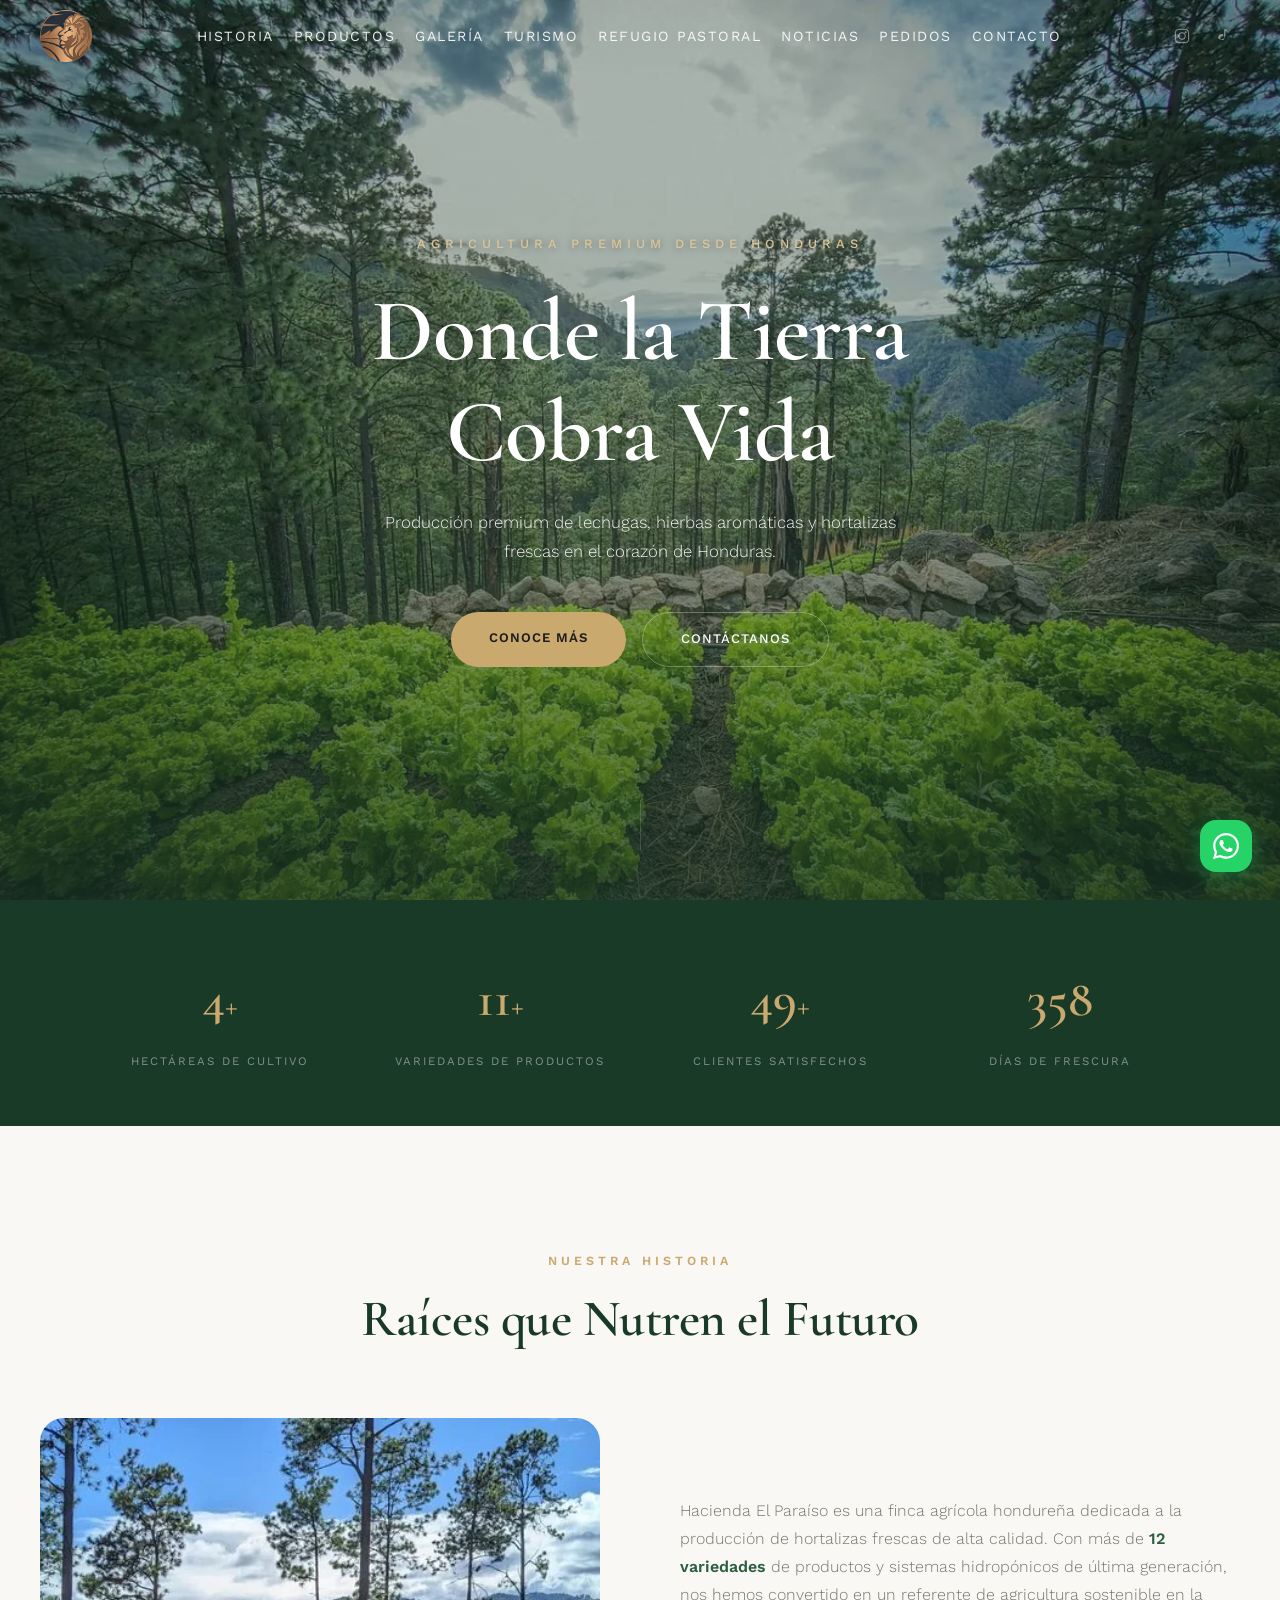
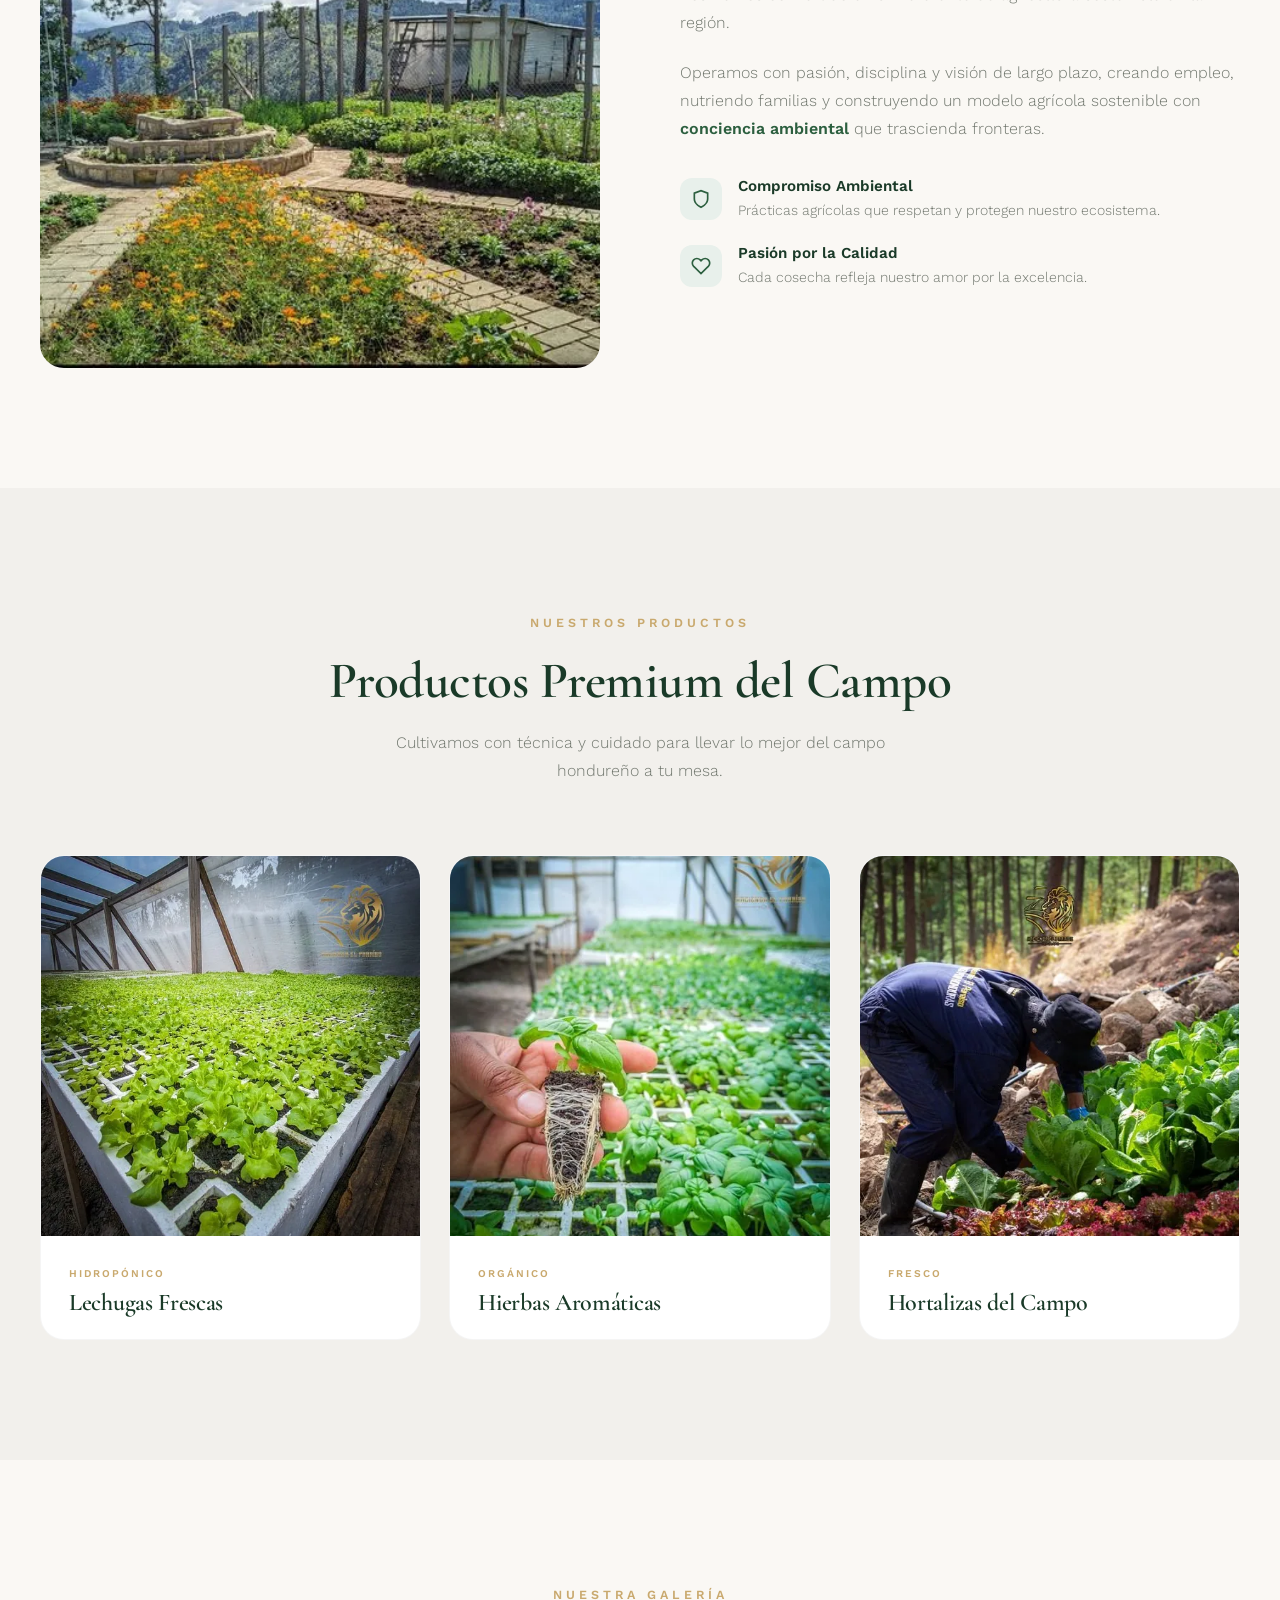
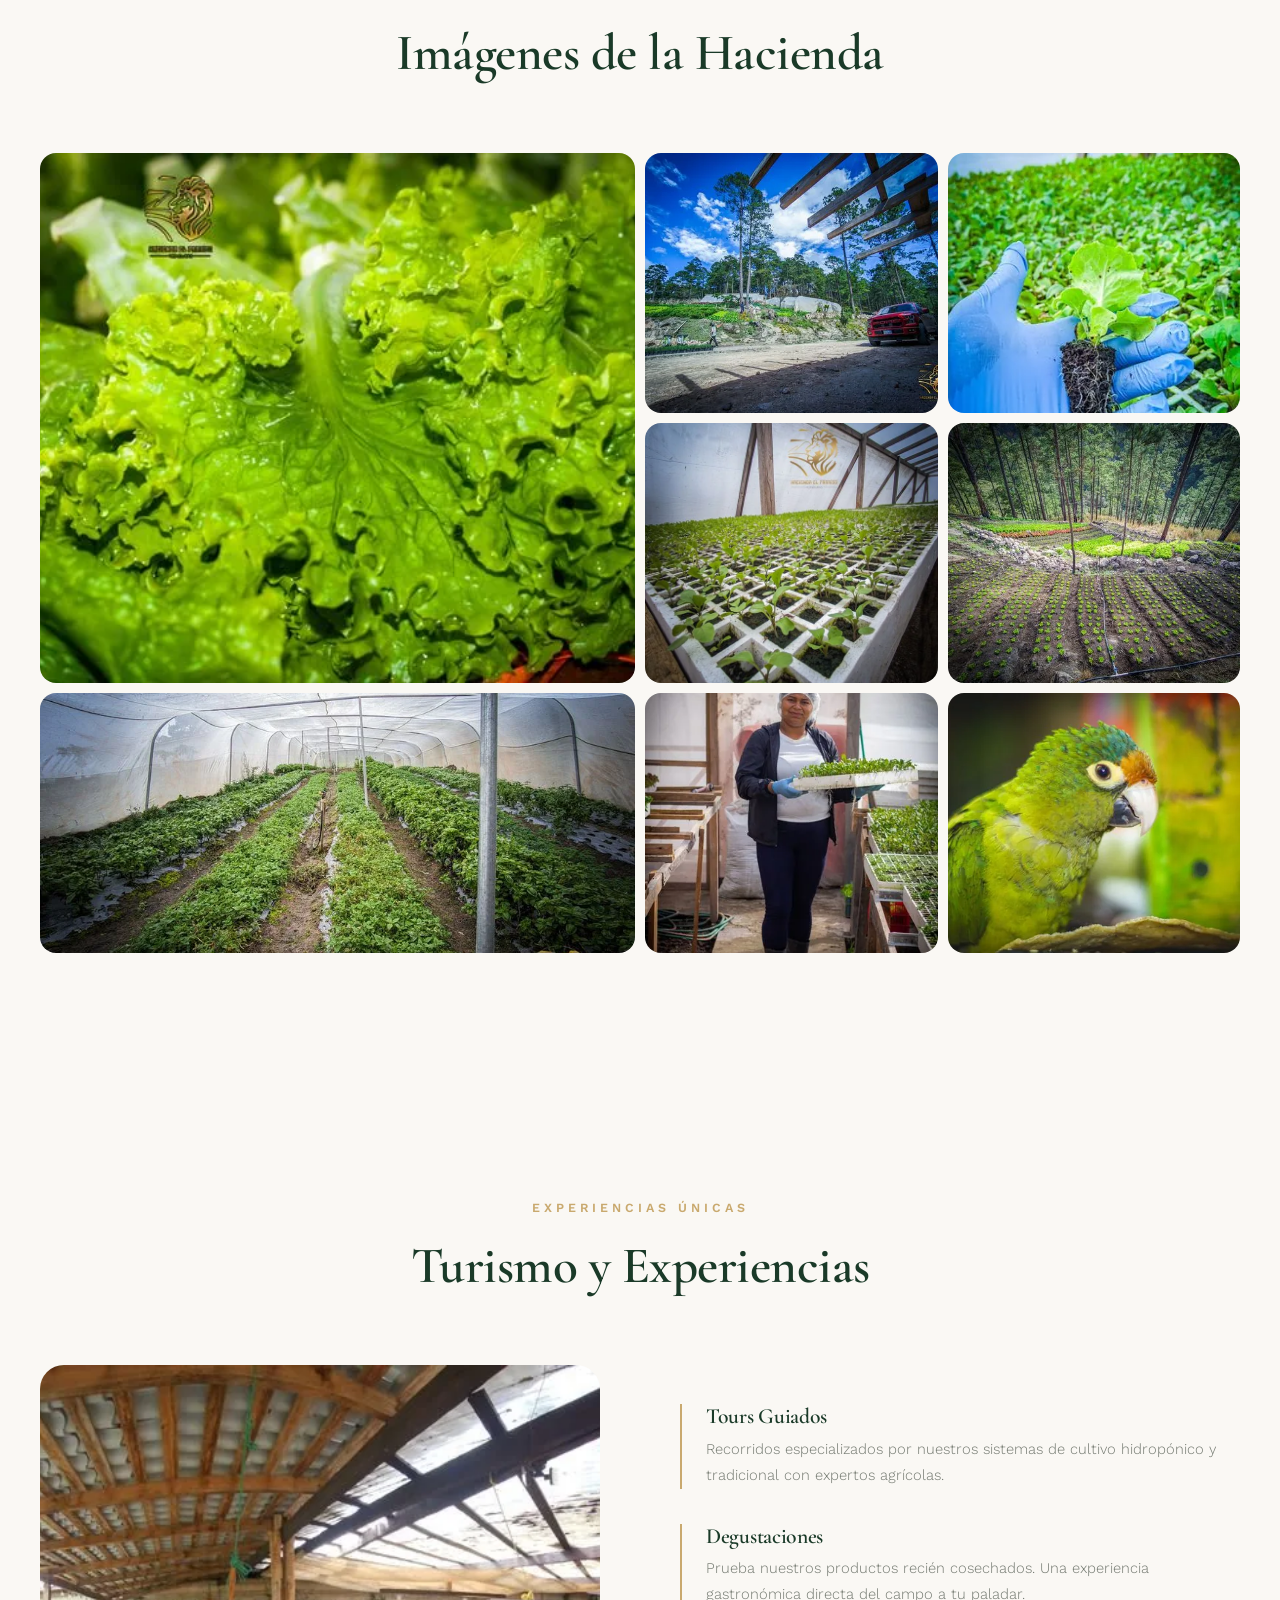
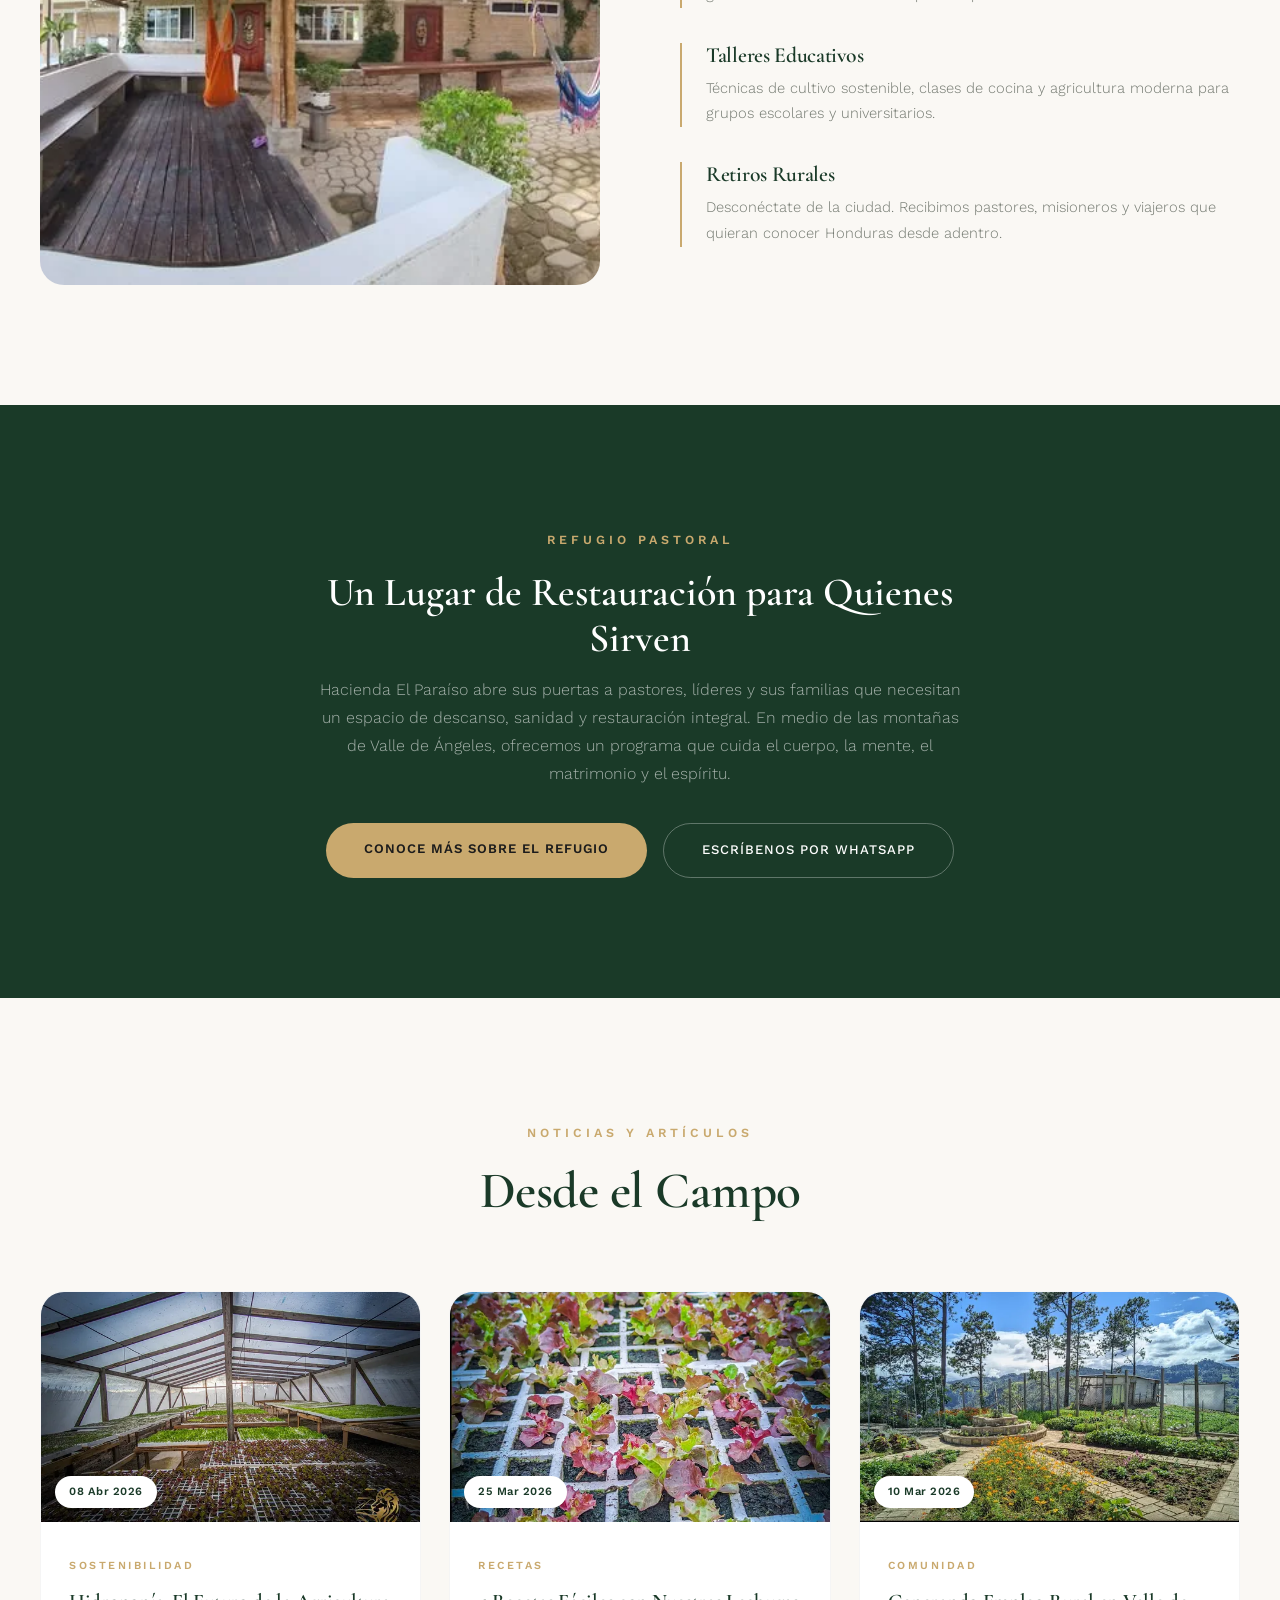
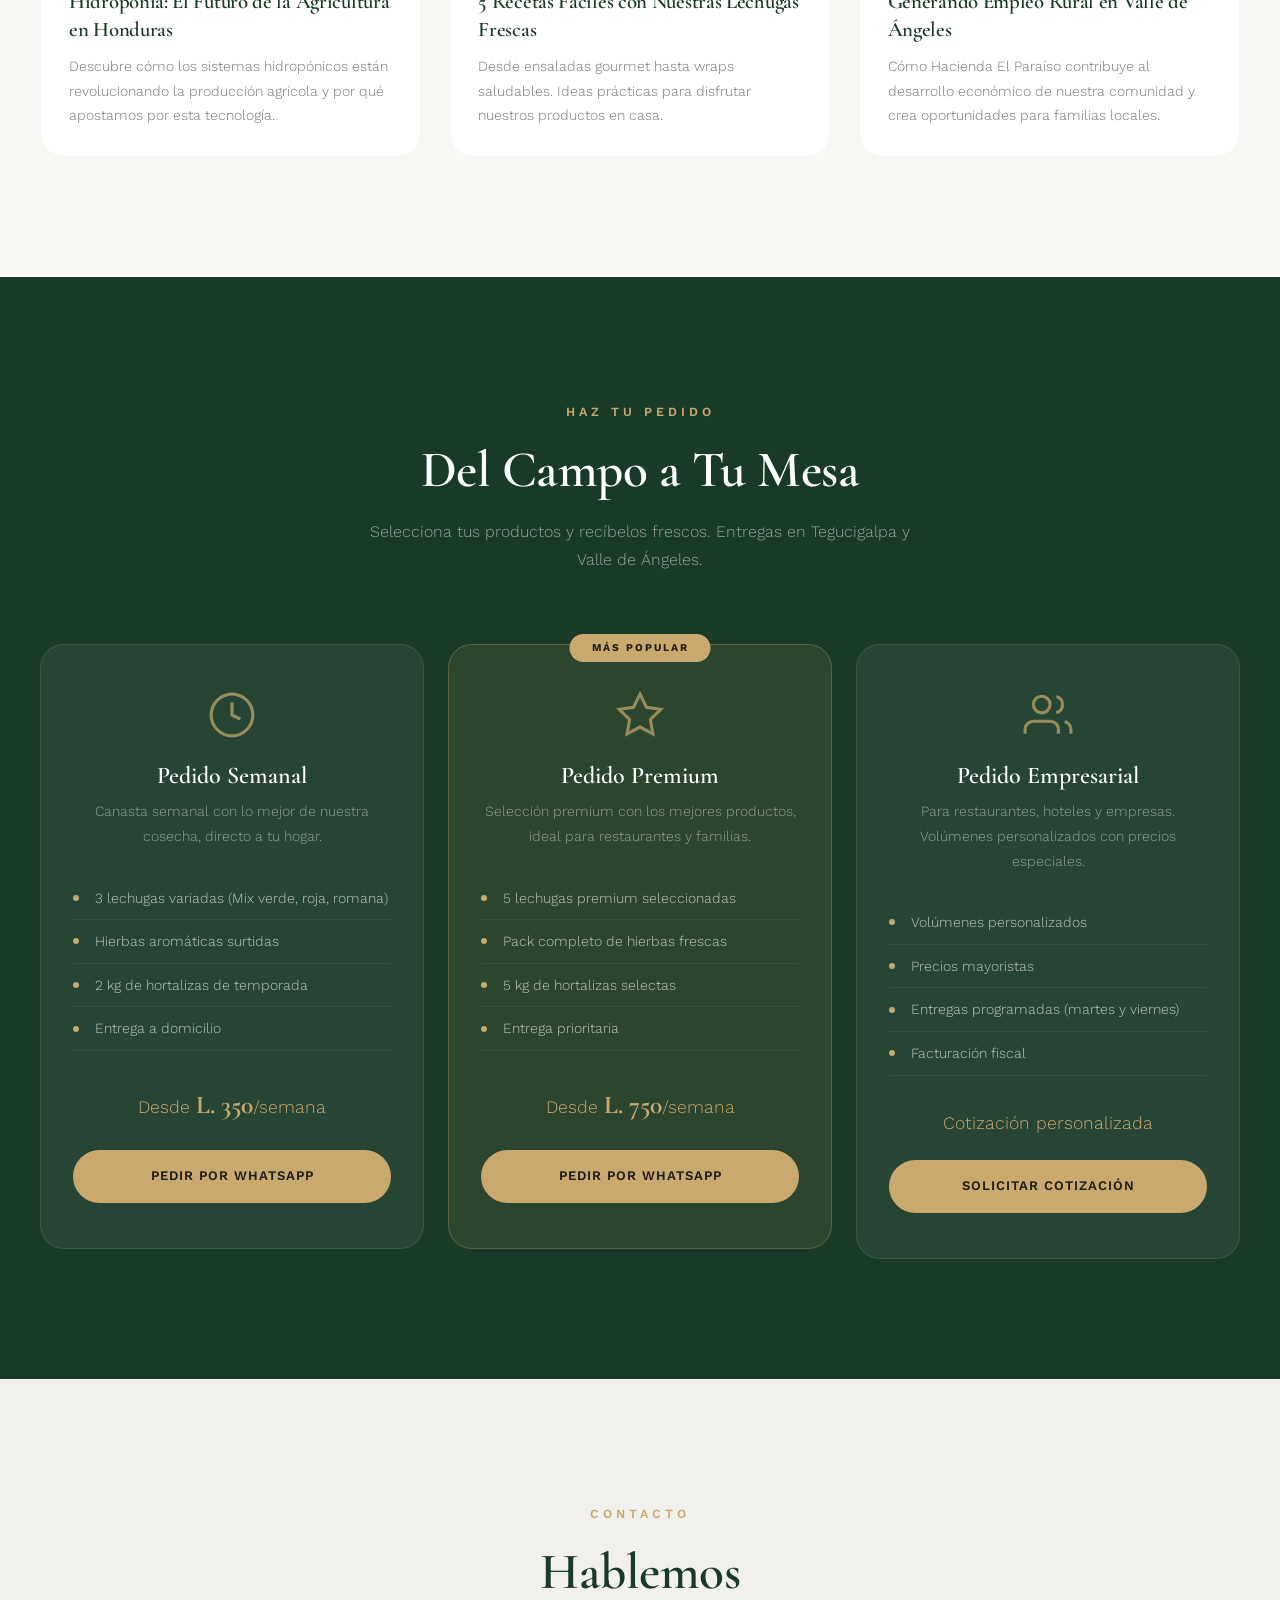
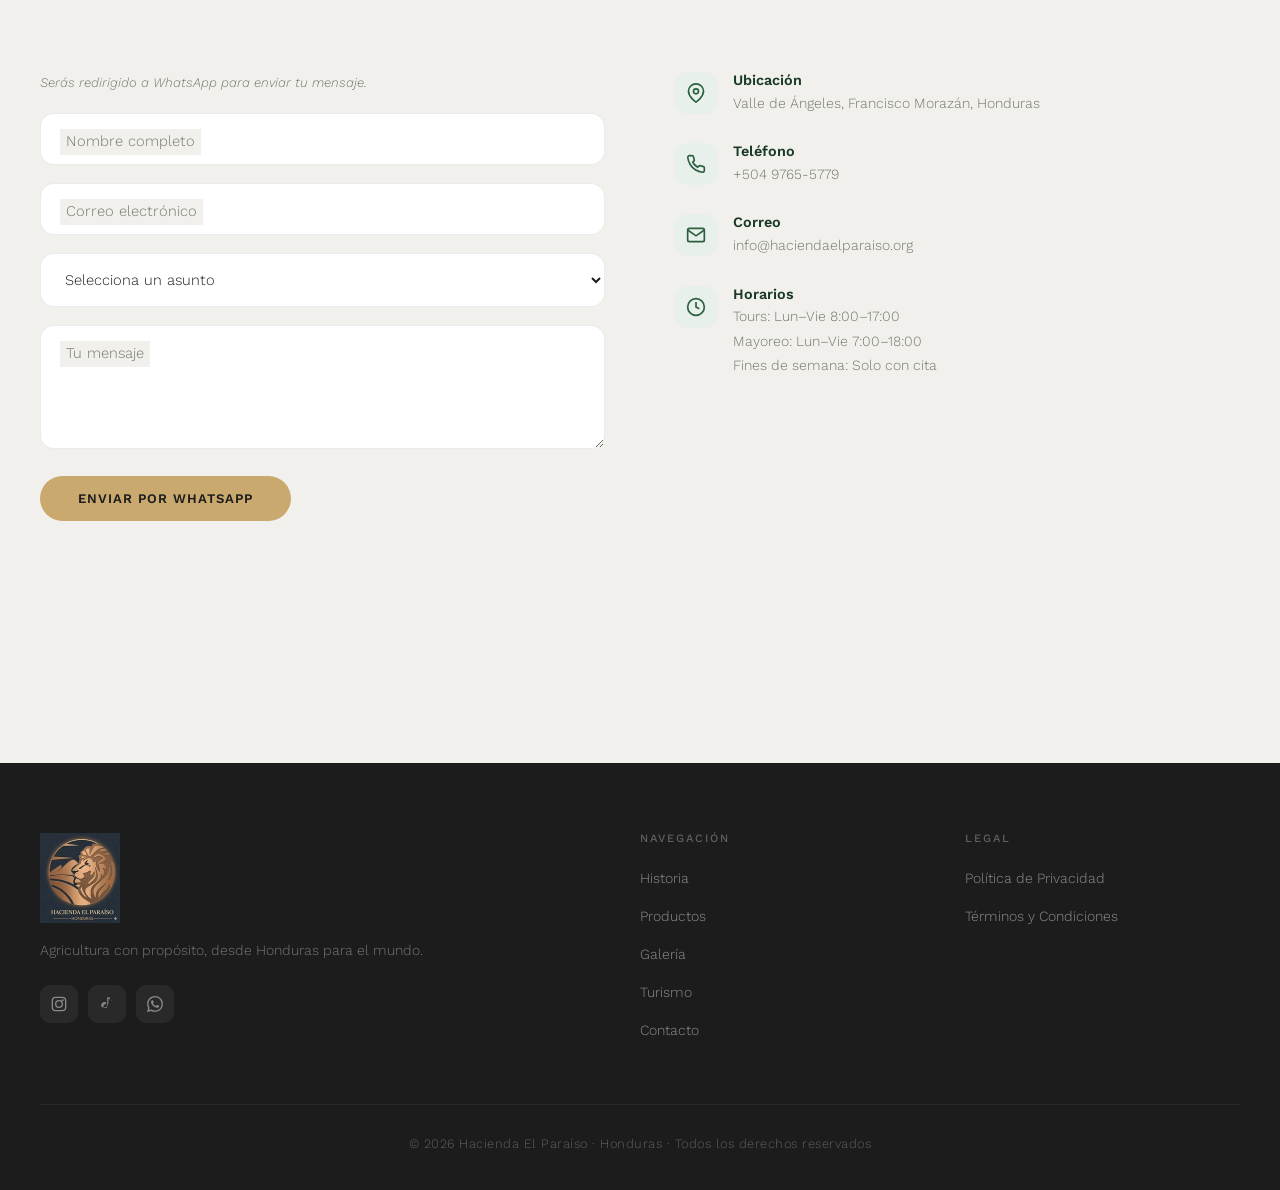
==== commit 24bf7da9: "fix: logo liviano, imágenes WebP, página 404 y errores de JS - Barra con emblema circular de 52 px +" ====
--- a/index.html
+++ b/index.html
@@ -12,17 +12,19 @@
     <meta property="og:description" content="Producción premium de lechugas hidropónicas, hierbas aromáticas y hortalizas frescas en el corazón de Honduras.">
     <meta property="og:type" content="website">
     <meta property="og:url" content="https://haciendaelparaiso.org">
-    <meta property="og:image" content="https://haciendaelparaiso.org/img/hero.jpg">
+    <meta property="og:image" content="https://haciendaelparaiso.org/img/og-portada.jpg">
     <meta property="og:locale" content="es_HN">
     <meta name="twitter:card" content="summary_large_image">
     <meta name="twitter:title" content="Hacienda El Paraíso — Donde la Tierra Cobra Vida">
     <meta name="twitter:description" content="Producción premium de lechugas hidropónicas, hierbas aromáticas y hortalizas frescas en Honduras.">
-    <meta name="twitter:image" content="https://haciendaelparaiso.org/img/hero.jpg">
+    <meta name="twitter:image" content="https://haciendaelparaiso.org/img/og-portada.jpg">
     <link rel="canonical" href="https://haciendaelparaiso.org">
-    <link rel="icon" type="image/png" href="img/logo.png">
+    <link rel="icon" type="image/png" sizes="32x32" href="img/favicon-32.png">
+    <link rel="apple-touch-icon" href="img/apple-touch-icon.png">
     <link rel="preconnect" href="https://fonts.googleapis.com">
     <link rel="preconnect" href="https://fonts.gstatic.com" crossorigin>
     <link href="https://fonts.googleapis.com/css2?family=Cormorant+Garamond:ital,wght@0,400;0,600;0,700;1,400&family=Work+Sans:wght@300;400;500;600&display=swap" rel="stylesheet">
+    <link rel="preload" as="image" href="img/hero.webp" fetchpriority="high">
     <link rel="stylesheet" href="estilos.css">
 
     <!-- Schema.org - LocalBusiness / Farm para SEO local -->
@@ -36,7 +38,7 @@
         "description": "Producción premium de lechugas hidropónicas, hierbas aromáticas y hortalizas frescas en Valle de Ángeles, Honduras. Tours rurales, turismo agrícola y Refugio Pastoral.",
         "url": "https://haciendaelparaiso.org",
         "logo": "https://haciendaelparaiso.org/img/logo.png",
-        "image": "https://haciendaelparaiso.org/img/hero.jpg",
+        "image": "https://haciendaelparaiso.org/img/og-portada.jpg",
         "telephone": "+50497655779",
         "email": "info@haciendaelparaiso.org",
         "priceRange": "L. 350 - L. 750",
@@ -113,12 +115,10 @@
 <body>
 
     <!-- NAVEGACIÓN -->
-    <nav class="navegacion" id="nav">
+    <nav aria-label="Principal" class="navegacion" id="nav">
         <div class="nav-contenido">
-            <a href="#" class="nav-logo">
-                <img src="img/logo.png" alt="Hacienda El Paraíso">
-            </a>
-            <button class="menu-toggle" id="menuToggle" aria-label="Abrir menú">
+            <a href="./" class="nav-logo" aria-label="Hacienda El Paraíso — inicio"><img src="img/emblema.webp" alt="" width="48" height="48"><span class="nav-marca">Hacienda El Paraíso</span></a>
+            <button class="menu-toggle" id="menuToggle" aria-label="Abrir menú" aria-expanded="false" aria-controls="navLinks">
                 <span></span>
                 <span></span>
                 <span></span>
@@ -140,6 +140,8 @@
         </div>
     </nav>
 
+    <main id="contenido">
+
     <!-- HERO -->
     <section class="hero" id="hero">
         <div class="hero-overlay"></div>
@@ -190,7 +192,7 @@
             </div>
             <div class="historia-grid">
                 <div class="historia-imagen animate-on-scroll">
-                    <img src="img/historia.jpg" alt="Historia de Hacienda El Paraíso" loading="lazy">
+                    <img src="img/historia.webp" alt="Historia de Hacienda El Paraíso" loading="lazy" width="800" height="453">
                 </div>
                 <div class="historia-texto animate-on-scroll">
                     <p>Hacienda El Paraíso es una finca agrícola hondureña dedicada a la producción de hortalizas frescas de alta calidad. Con más de <strong>12 variedades</strong> de productos y sistemas hidropónicos de última generación, nos hemos convertido en un referente de agricultura sostenible en la región.</p>
@@ -231,7 +233,7 @@
             <div class="productos-grid">
                 <div class="producto-card animate-on-scroll">
                     <div class="producto-imagen">
-                        <img src="img/producto-lechugas.jpg" alt="Lechugas Hidropónicas" loading="lazy">
+                        <img src="img/producto-lechugas.webp" alt="Lechugas Hidropónicas" loading="lazy" width="600" height="800">
                         <div class="producto-overlay">
                             <p>Romana, Iceberg, Butterhead y más. Cultivadas en agua pura sin pesticidas.</p>
                             <a href="#pedidos" class="producto-link">Hacer pedido &#8594;</a>
@@ -244,7 +246,7 @@
                 </div>
                 <div class="producto-card animate-on-scroll">
                     <div class="producto-imagen">
-                        <img src="img/producto-hierbas.jpg" alt="Hierbas Aromáticas" loading="lazy">
+                        <img src="img/producto-hierbas.webp" alt="Hierbas Aromáticas" loading="lazy" width="449" height="800">
                         <div class="producto-overlay">
                             <p>Albahaca, cilantro, perejil y menta. Cosechadas frescas para alta cocina.</p>
                             <a href="#pedidos" class="producto-link">Hacer pedido &#8594;</a>
@@ -257,7 +259,7 @@
                 </div>
                 <div class="producto-card animate-on-scroll">
                     <div class="producto-imagen">
-                        <img src="img/producto-hortalizas.jpg" alt="Hortalizas Frescas" loading="lazy">
+                        <img src="img/producto-hortalizas.webp" alt="Hortalizas Frescas" loading="lazy" width="800" height="533">
                         <div class="producto-overlay">
                             <p>Tomates, pepinos, pimientos y más. Cultivados con buenas prácticas agrícolas.</p>
                             <a href="#pedidos" class="producto-link">Hacer pedido &#8594;</a>
@@ -280,36 +282,36 @@
                 <h2>Imágenes de la Hacienda</h2>
             </div>
             <div class="galeria-grid">
-                <div class="galeria-item galeria-grande animate-on-scroll">
-                    <img src="img/galeria-1.jpg" alt="Lechuga fresca" loading="lazy">
+                <div class="galeria-item galeria-grande">
+                    <img src="img/galeria-1.webp" alt="Lechuga fresca" loading="lazy" width="600" height="400">
                     <div class="galeria-overlay"><span>Lechuga Fresca</span></div>
                 </div>
-                <div class="galeria-item animate-on-scroll">
-                    <img src="img/galeria-2.jpg" alt="Vista de la finca" loading="lazy">
+                <div class="galeria-item">
+                    <img src="img/galeria-2.webp" alt="Vista de la finca" loading="lazy" width="533" height="400">
                     <div class="galeria-overlay"><span>Vista de la Finca</span></div>
                 </div>
-                <div class="galeria-item animate-on-scroll">
-                    <img src="img/galeria-3.jpg" alt="Plántula en mano" loading="lazy">
+                <div class="galeria-item">
+                    <img src="img/galeria-3.webp" alt="Plántula en mano" loading="lazy" width="338" height="600">
                     <div class="galeria-overlay"><span>Del Semillero</span></div>
                 </div>
-                <div class="galeria-item animate-on-scroll">
-                    <img src="img/galeria-4.jpg" alt="Invernadero" loading="lazy">
+                <div class="galeria-item">
+                    <img src="img/galeria-4.webp" alt="Invernadero" loading="lazy" width="600" height="800">
                     <div class="galeria-overlay"><span>Invernadero</span></div>
                 </div>
-                <div class="galeria-item animate-on-scroll">
-                    <img src="img/galeria-5.jpg" alt="Cultivos entre pinos" loading="lazy">
+                <div class="galeria-item">
+                    <img src="img/galeria-5.webp" alt="Cultivos entre pinos" loading="lazy" width="533" height="400">
                     <div class="galeria-overlay"><span>Entre Pinos</span></div>
                 </div>
-                <div class="galeria-item galeria-ancha animate-on-scroll">
-                    <img src="img/galeria-6.jpg" alt="Invernadero de hierbas" loading="lazy">
+                <div class="galeria-item galeria-ancha">
+                    <img src="img/galeria-6.webp" alt="Invernadero de hierbas" loading="lazy" width="800" height="600">
                     <div class="galeria-overlay"><span>Invernadero de Hierbas</span></div>
                 </div>
-                <div class="galeria-item animate-on-scroll">
-                    <img src="img/galeria-7.jpg" alt="Equipo de trabajo" loading="lazy">
+                <div class="galeria-item">
+                    <img src="img/galeria-7.webp" alt="Equipo de trabajo" loading="lazy" width="400" height="600">
                     <div class="galeria-overlay"><span>Nuestro Equipo</span></div>
                 </div>
-                <div class="galeria-item animate-on-scroll">
-                    <img src="img/galeria-8.jpg" alt="Vida silvestre" loading="lazy">
+                <div class="galeria-item">
+                    <img src="img/galeria-8.webp" alt="Vida silvestre" loading="lazy" width="600" height="400">
                     <div class="galeria-overlay"><span>Vida Silvestre</span></div>
                 </div>
             </div>
@@ -319,7 +321,7 @@
     <!-- LIGHTBOX -->
     <div class="lightbox" id="lightbox">
         <button class="lightbox-cerrar" id="lightboxCerrar">&times;</button>
-        <img src="" alt="" class="lightbox-img" id="lightboxImg">
+        <img src="data:," alt="Foto ampliada de la galería" class="lightbox-img" id="lightboxImg">
         <p class="lightbox-caption" id="lightboxCaption"></p>
     </div>
 
@@ -332,7 +334,7 @@
             </div>
             <div class="turismo-layout">
                 <div class="turismo-imagen animate-on-scroll">
-                    <img src="img/turismo.jpg" alt="Turismo en Hacienda El Paraíso" loading="lazy">
+                    <img src="img/turismo.webp" alt="Turismo en Hacienda El Paraíso" loading="lazy" width="800" height="390">
                 </div>
                 <div class="turismo-contenido">
                     <div class="turismo-item animate-on-scroll">
@@ -381,7 +383,7 @@
             <div class="blog-grid">
                 <article class="blog-card animate-on-scroll">
                     <div class="blog-imagen">
-                        <img src="img/invernadero-panorama.jpg" alt="Hidroponía en Honduras" loading="lazy">
+                        <img src="img/invernadero-panorama.webp" alt="Hidroponía en Honduras" loading="lazy" width="640" height="480">
                         <span class="blog-fecha">08 Abr 2026</span>
                     </div>
                     <div class="blog-contenido">
@@ -392,7 +394,7 @@
                 </article>
                 <article class="blog-card animate-on-scroll">
                     <div class="blog-imagen">
-                        <img src="img/lechuga-roja.jpg" alt="Recetas con lechugas" loading="lazy">
+                        <img src="img/lechuga-roja.webp" alt="Recetas con lechugas" loading="lazy" width="640" height="1133">
                         <span class="blog-fecha">25 Mar 2026</span>
                     </div>
                     <div class="blog-contenido">
@@ -403,7 +405,7 @@
                 </article>
                 <article class="blog-card animate-on-scroll">
                     <div class="blog-imagen">
-                        <img src="img/jardin.jpg" alt="Comunidad Valle de Ángeles" loading="lazy">
+                        <img src="img/jardin.webp" alt="Comunidad Valle de Ángeles" loading="lazy" width="640" height="362">
                         <span class="blog-fecha">10 Mar 2026</span>
                     </div>
                     <div class="blog-contenido">
@@ -556,11 +558,13 @@
     </section>
 
     <!-- FOOTER -->
+    </main>
+
     <footer class="footer">
         <div class="contenedor">
             <div class="footer-grid">
                 <div class="footer-marca">
-                    <img src="img/logo.png" alt="Hacienda El Paraíso" class="footer-logo">
+                    <img src="img/logo-footer.webp" alt="Hacienda El Paraíso" class="footer-logo" width="160" height="180" loading="lazy">
                     <p>Agricultura con propósito, desde Honduras para el mundo.</p>
                     <div class="social-links">
                         <a href="https://www.instagram.com/haciendaelparaisohn/" aria-label="Instagram" target="_blank"><svg viewBox="0 0 24 24" fill="none" stroke="currentColor" stroke-width="2"><rect x="2" y="2" width="20" height="20" rx="5"/><circle cx="12" cy="12" r="5"/><circle cx="17.5" cy="6.5" r="1.5" fill="currentColor" stroke="none"/></svg></a>
--- a/estilos.css
+++ b/estilos.css
@@ -81,16 +81,6 @@
     color: var(--verde);
 }
 
-.navegacion.scrolled .btn-idioma {
-    border-color: rgba(0,0,0,0.15);
-    color: var(--gris);
-}
-
-.navegacion.scrolled .btn-idioma.activo {
-    background: var(--verde);
-    border-color: var(--verde);
-    color: var(--blanco);
-}
 
 .nav-contenido {
     max-width: 1300px;
@@ -107,25 +97,54 @@
     transition: all 0.4s var(--ease);
 }
 
+.nav-logo {
+    gap: 12px;
+}
+
 .nav-logo img {
-    height: 220px;
-    width: auto;
+    height: 52px;
+    width: 52px;
     transition: all 0.4s var(--ease);
 }
 
 .navegacion.scrolled .nav-logo img {
-    height: 160px;
+    height: 42px;
+    width: 42px;
+}
+
+.nav-marca {
+    font-family: 'Cormorant Garamond', serif;
+    font-size: 1.35rem;
+    font-weight: 600;
+    letter-spacing: 0.5px;
+    color: var(--blanco);
+    white-space: nowrap;
+    transition: color 0.4s var(--ease);
+}
+
+.navegacion.scrolled .nav-marca,
+.navegacion.scrolled-always .nav-marca {
+    color: var(--verde-oscuro);
 }
 
 .nav-links {
     list-style: none;
     display: flex;
-    gap: 35px;
+    gap: 28px;
 }
 
 .nav-links a {
-    color: rgba(255,255,255,0.75);
-    font-size: 0.82rem;
+    white-space: nowrap;
+}
+
+@media (min-width: 769px) and (max-width: 1499px) {
+    .nav-marca { display: none; }
+    .nav-links { gap: 20px; }
+}
+
+.nav-links a {
+    color: rgba(255,255,255,0.9);
+    font-size: 0.88rem;
     font-weight: 400;
     letter-spacing: 1.5px;
     text-transform: uppercase;
@@ -208,7 +227,7 @@
     justify-content: center;
     text-align: center;
     color: var(--blanco);
-    background: url('img/hero.jpg') center/cover no-repeat;
+    background: url('img/hero.webp') center/cover no-repeat;
     background-attachment: fixed;
 }
 
@@ -217,7 +236,7 @@
     inset: 0;
     background: linear-gradient(
         180deg,
-        rgba(28, 58, 40, 0.2) 0%,
+        rgba(28, 58, 40, 0.32) 0%,
         rgba(28, 58, 40, 0.4) 50%,
         rgba(28, 58, 40, 0.7) 100%
     );
@@ -231,7 +250,8 @@
 }
 
 .hero-etiqueta {
-    font-size: 0.72rem;
+    font-size: 0.8rem;
+    text-shadow: 0 1px 8px rgba(0,0,0,0.45);
     letter-spacing: 5px;
     text-transform: uppercase;
     color: var(--tierra-claro);
@@ -239,7 +259,8 @@
     font-weight: 500;
 }
 
-.hero h1 {
+.hero h1,
+.refugio-hero h1 {
     font-size: clamp(3rem, 7vw, 5.5rem);
     margin-bottom: 25px;
     font-weight: 600;
@@ -249,7 +270,7 @@
 .hero-subtitulo {
     font-size: 1.05rem;
     margin-bottom: 45px;
-    color: rgba(255,255,255,0.7);
+    color: rgba(255,255,255,0.92);
     max-width: 520px;
     margin-left: auto;
     margin-right: auto;
@@ -404,7 +425,7 @@
 .seccion-etiqueta {
     display: inline-block;
     font-family: 'Work Sans', sans-serif;
-    font-size: 0.7rem;
+    font-size: 0.78rem;
     letter-spacing: 4px;
     text-transform: uppercase;
     color: var(--tierra);
@@ -1283,7 +1304,7 @@
     box-shadow: 0 1px 0 rgba(0,0,0,0.06);
 }
 
-.navegacion.scrolled-always .nav-logo img { height: 60px; }
+.navegacion.scrolled-always .nav-logo img { height: 42px; width: 42px; }
 .navegacion.scrolled-always .nav-links a { color: var(--gris); }
 .navegacion.scrolled-always .nav-links a:hover { color: var(--verde); }
 .navegacion.scrolled-always .menu-toggle span { background: var(--verde-oscuro); }
@@ -1305,7 +1326,7 @@
     justify-content: center;
     text-align: center;
     color: var(--blanco);
-    background: url('img/hero.jpg') center center / cover no-repeat fixed;
+    background: url('img/hero.webp') center center / cover no-repeat fixed;
 }
 
 /* Para quién */
@@ -1608,5 +1629,7 @@
     .galeria-grid { grid-template-columns: 1fr; grid-auto-rows: 220px; }
     .hero-botones { flex-direction: column; align-items: center; }
     .producto-imagen { height: 300px; }
-    .nav-contenido { padding: 0 20px; }
-}
+    .nav-contenido { padding: 0 16px; }
+    .nav-marca { font-size: 1.1rem; }
+    .nav-logo img { height: 40px; width: 40px; }
+}
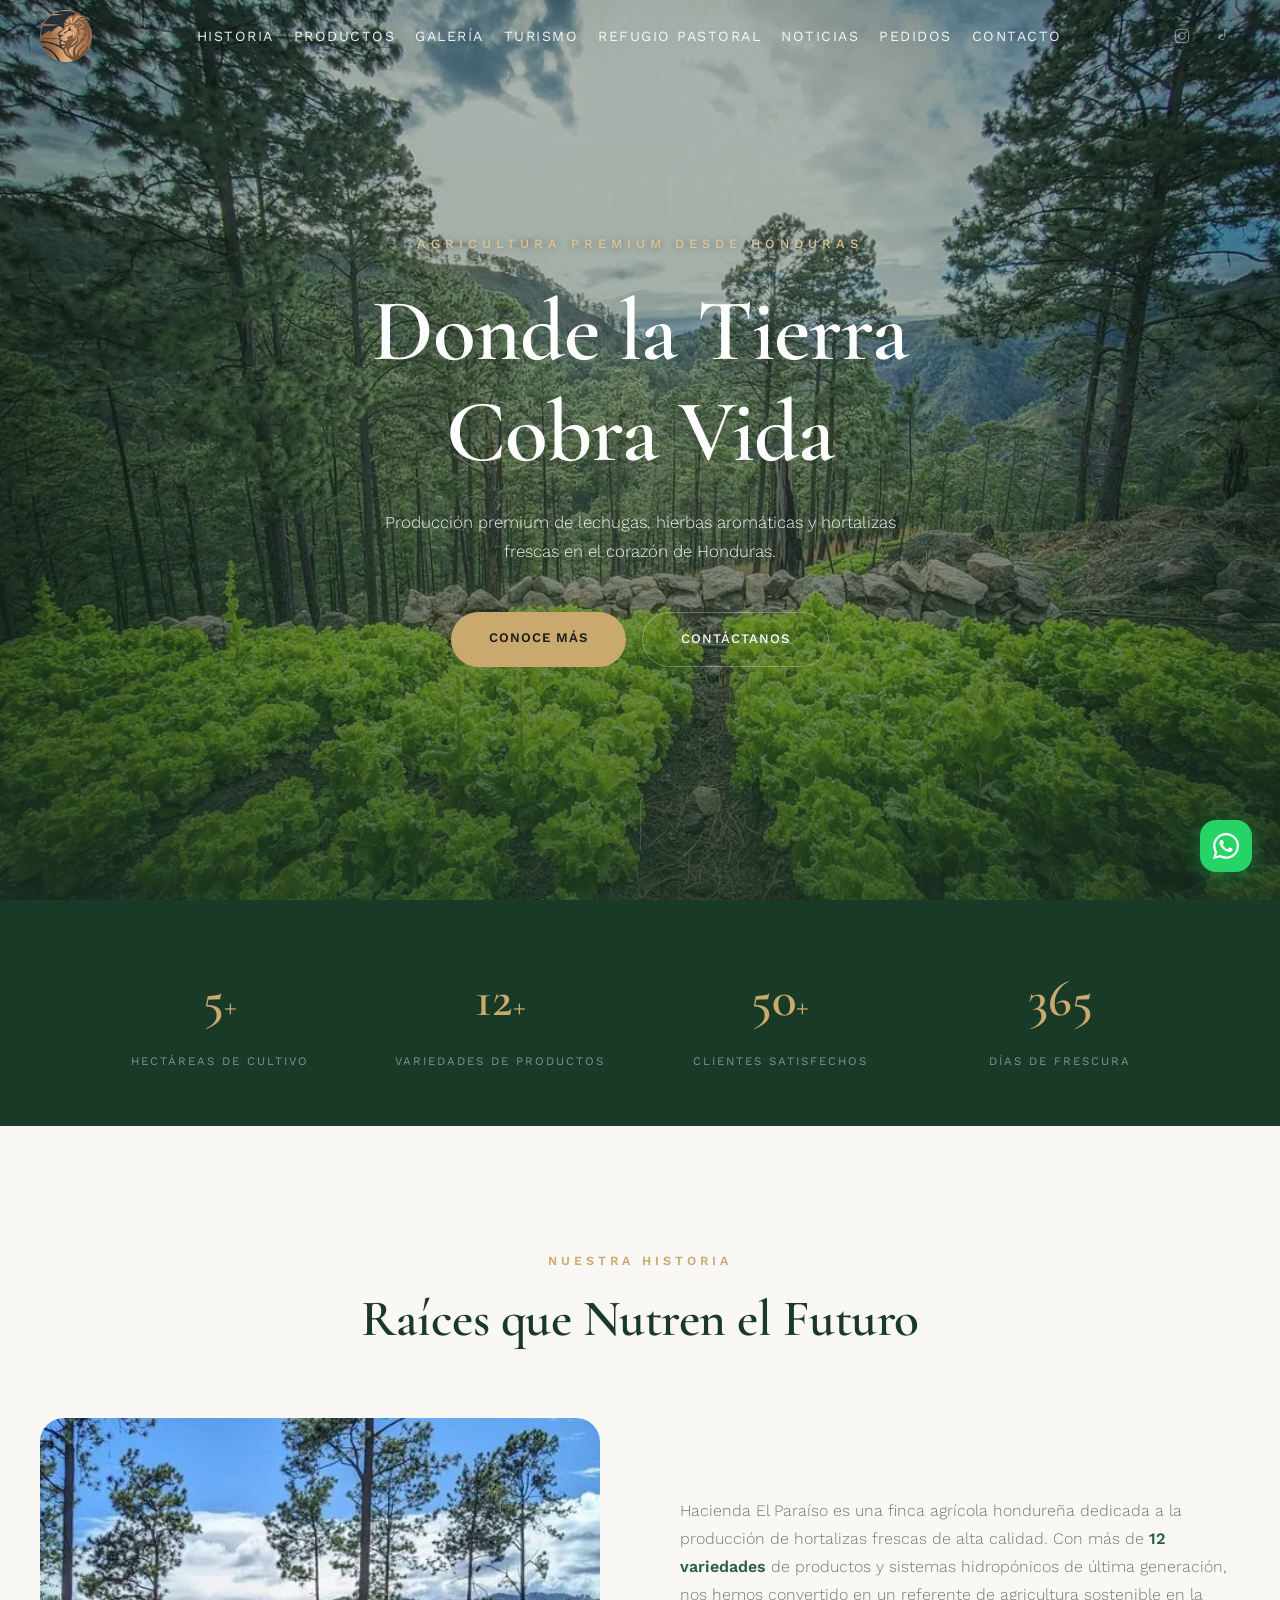
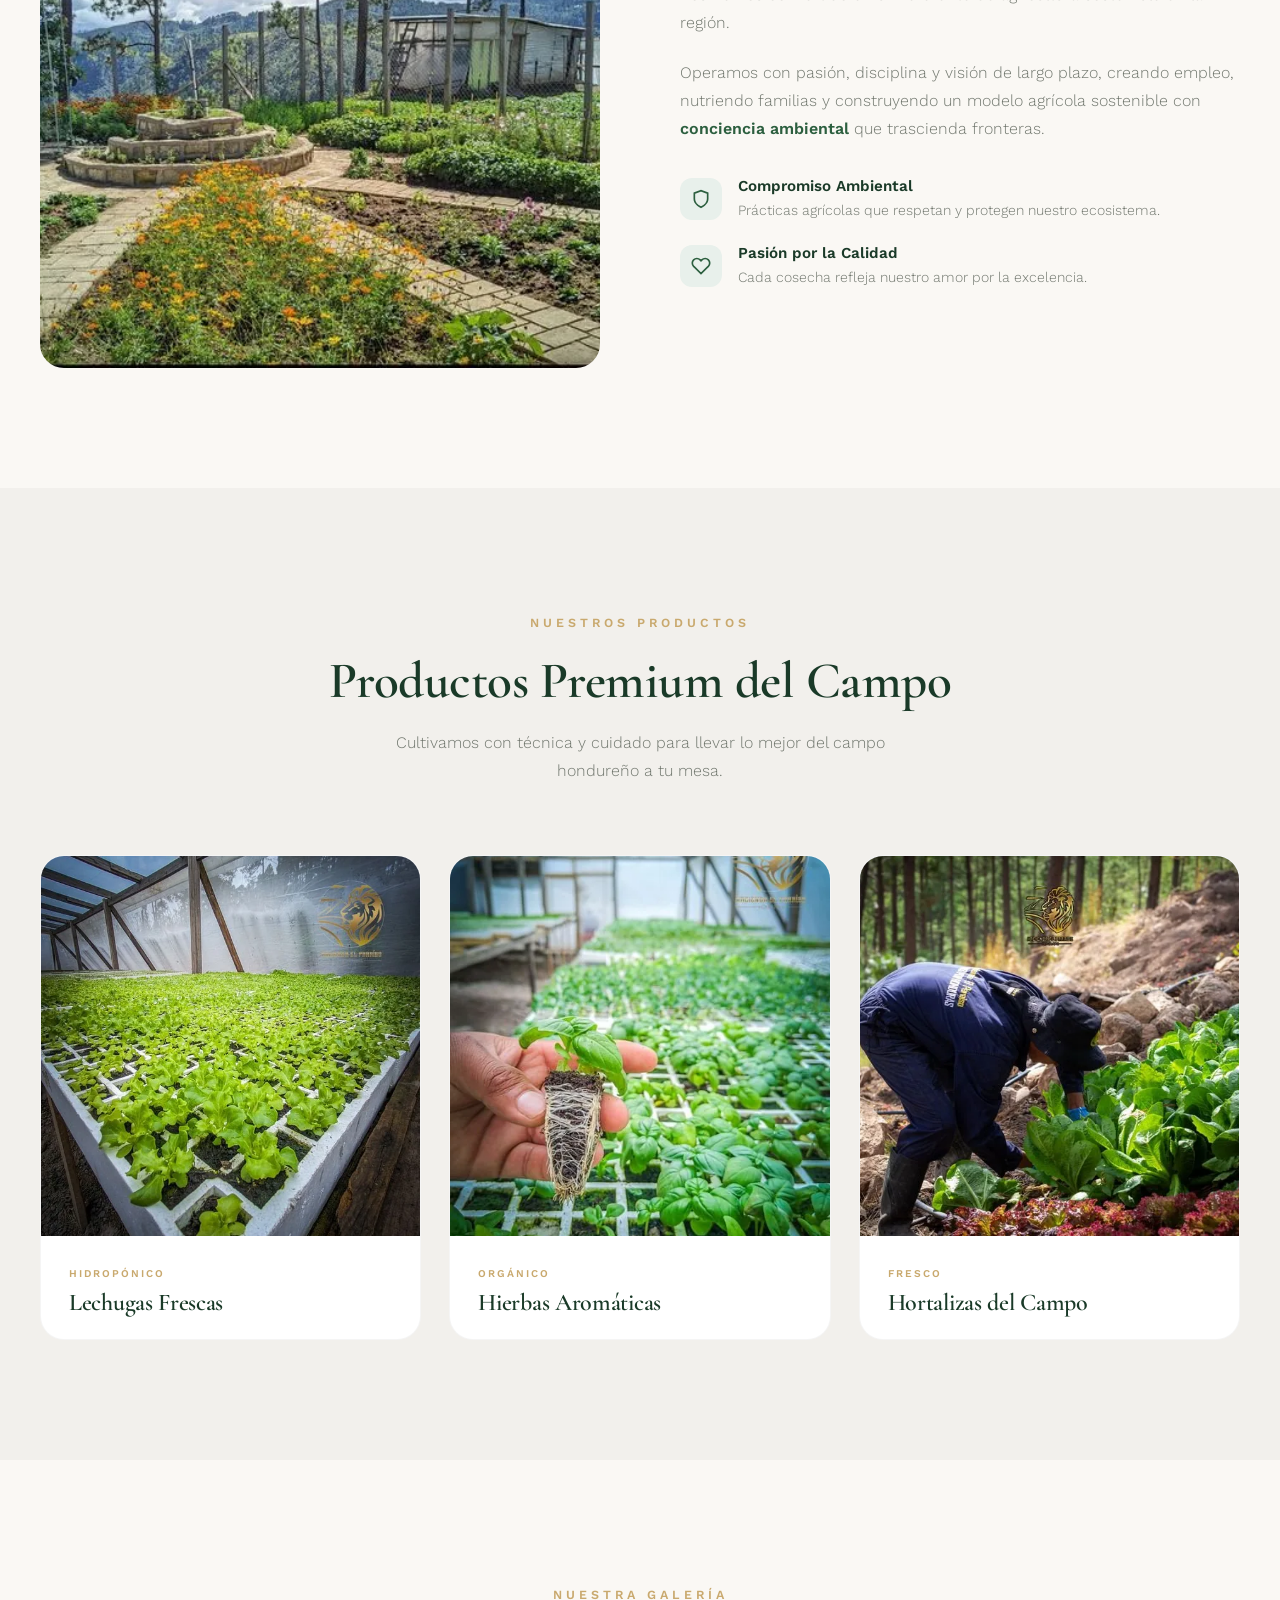
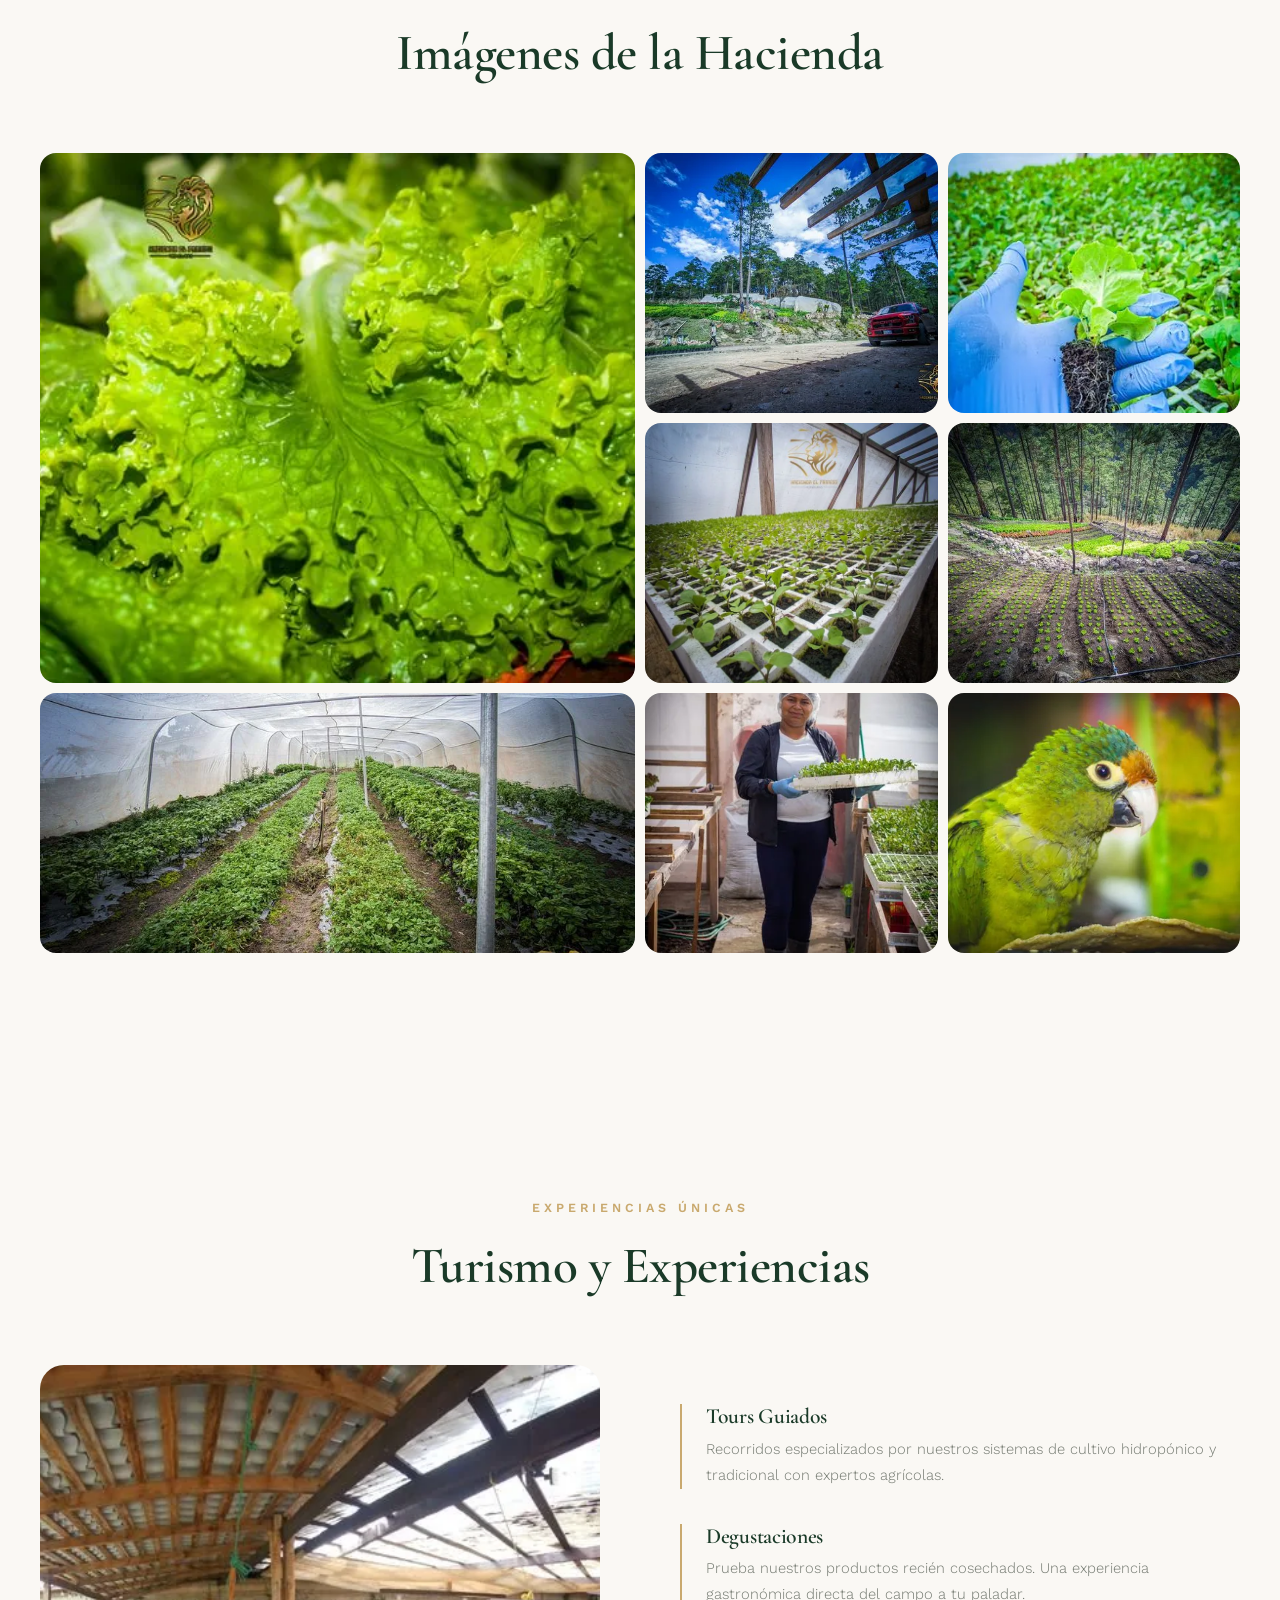
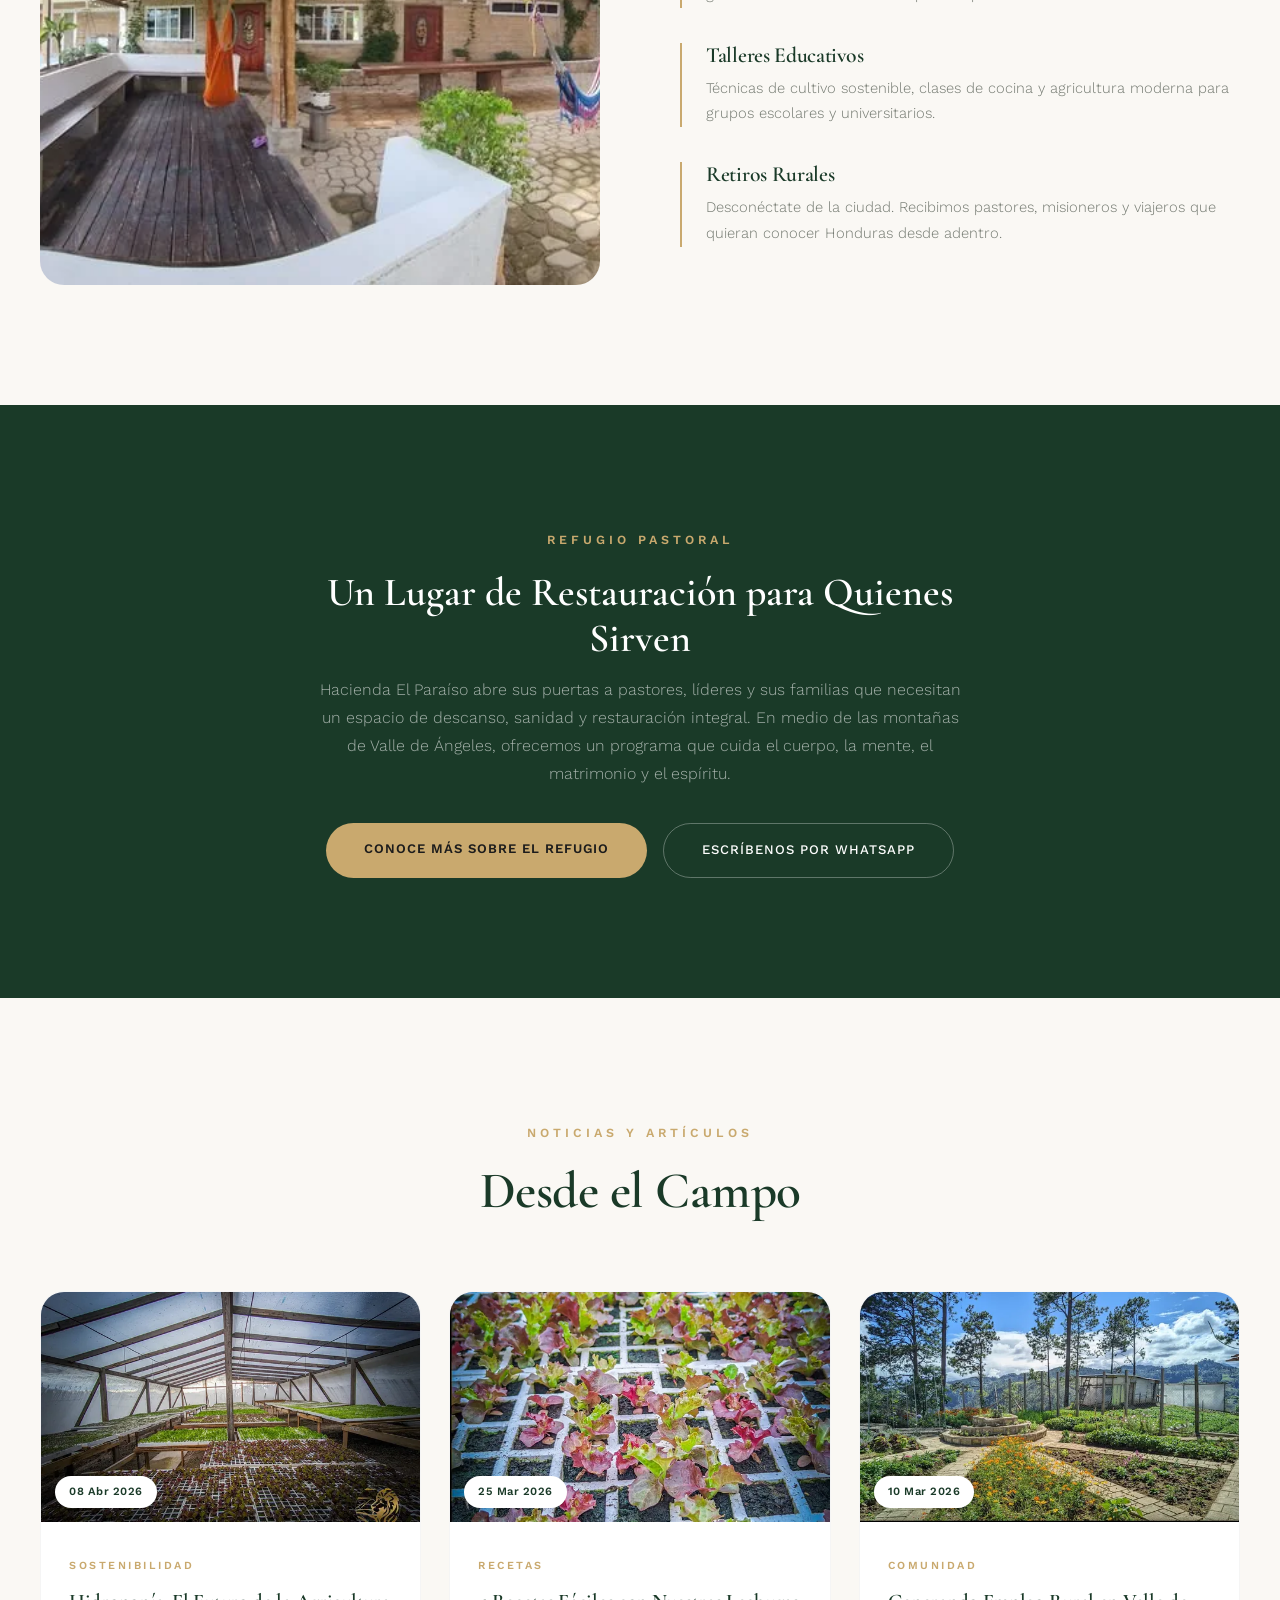
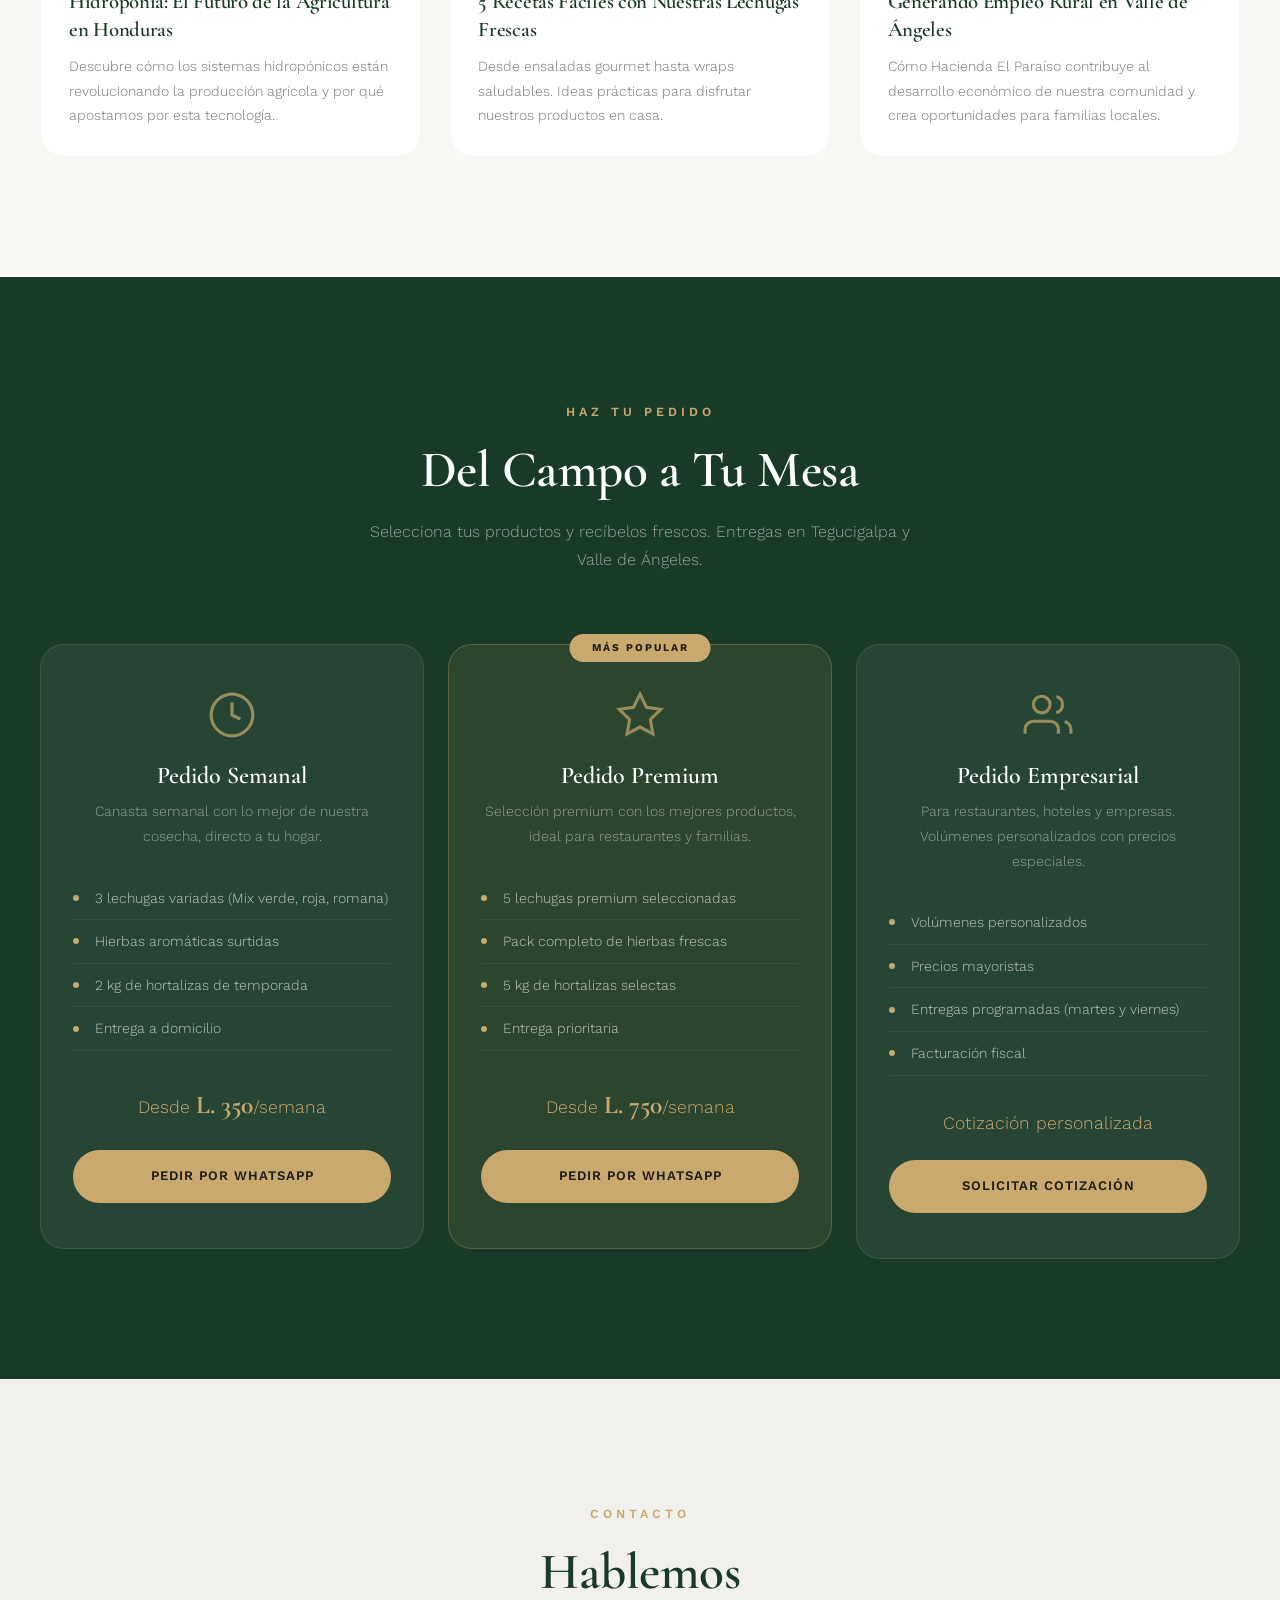
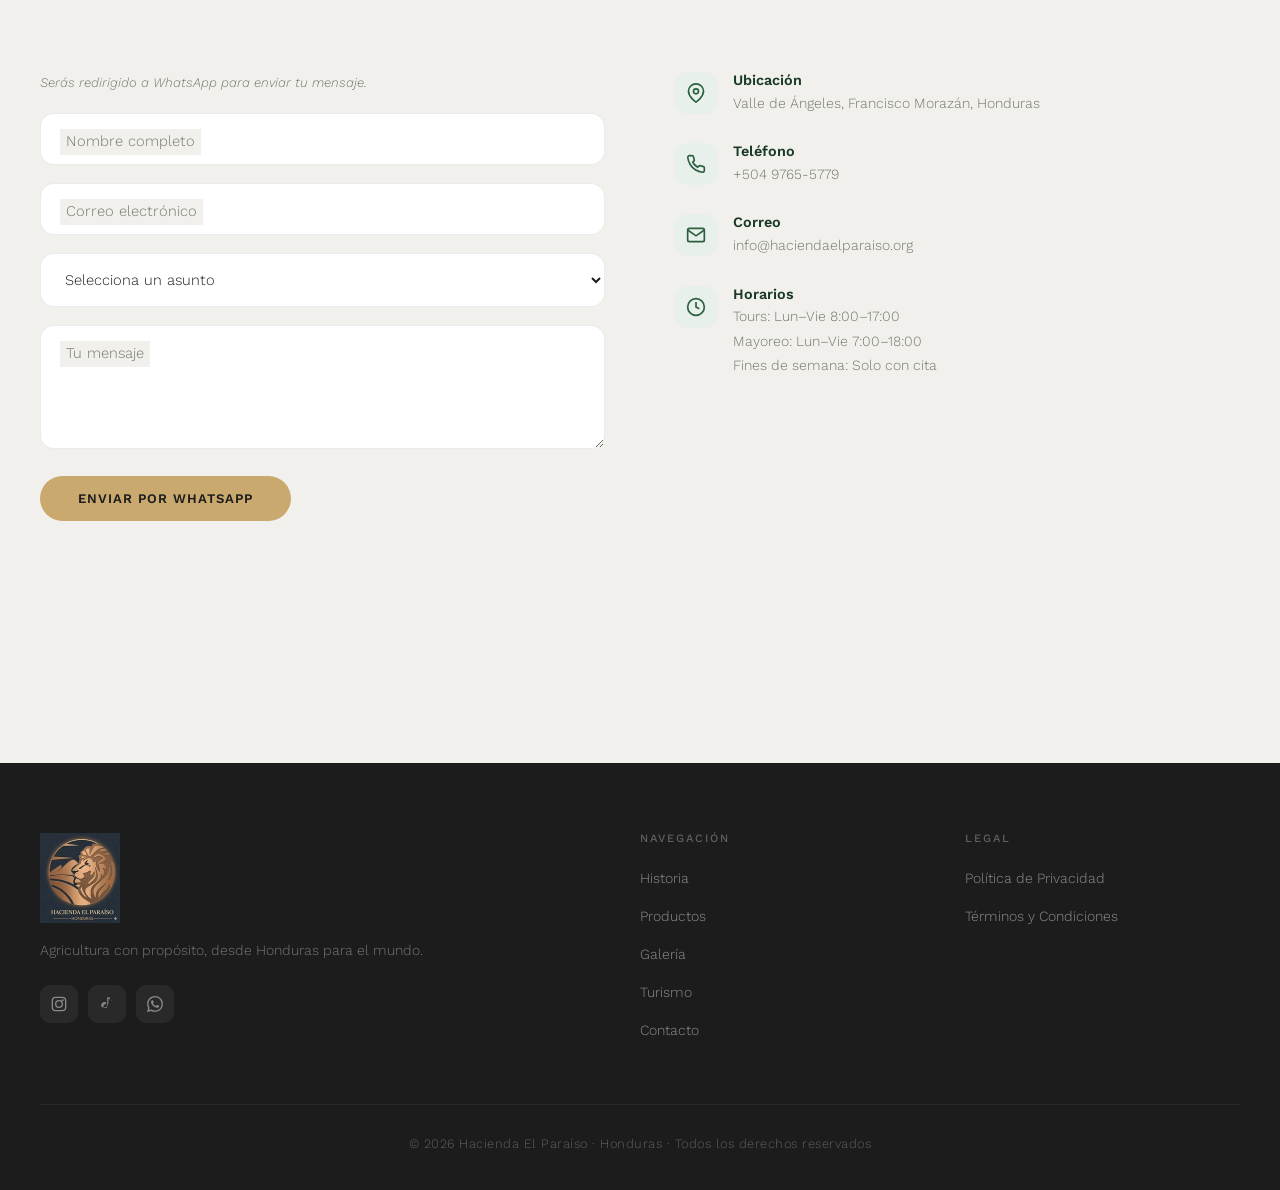
==== commit d6a1dfa1: "fix: ubicación exacta de la finca en el mapa y en el schema Coordenadas del ortomosaico del dron (14" ====
--- a/index.html
+++ b/index.html
@@ -50,8 +50,8 @@
         },
         "geo": {
             "@type": "GeoCoordinates",
-            "latitude": 14.1538,
-            "longitude": -87.0456
+            "latitude": 14.10456,
+            "longitude": -87.01338
         },
         "openingHoursSpecification": [
             {
@@ -550,7 +550,7 @@
                         </div>
                     </div>
                     <div class="contacto-mapa">
-                        <iframe src="https://www.google.com/maps/embed?pb=!1m18!1m12!1m3!1d15502.015!2d-87.0456!3d14.1538!2m3!1f0!2f0!3f0!3m2!1i1024!2i768!4f13.1!3m3!1m2!1s0x8f6fa2b2c45c8b45%3A0x93988f4f0ef5c7c5!2sValle%20de%20%C3%81ngeles!5e0!3m2!1ses!2shn!4v1" width="100%" height="220" style="border:0;border-radius:12px;" allowfullscreen="" loading="lazy"></iframe>
+                        <iframe src="https://maps.google.com/maps?q=14.10456,-87.01338&amp;z=16&amp;t=k&amp;output=embed" width="100%" height="220" style="border:0;border-radius:12px;" allowfullscreen="" loading="lazy"></iframe>
                     </div>
                 </div>
             </div>
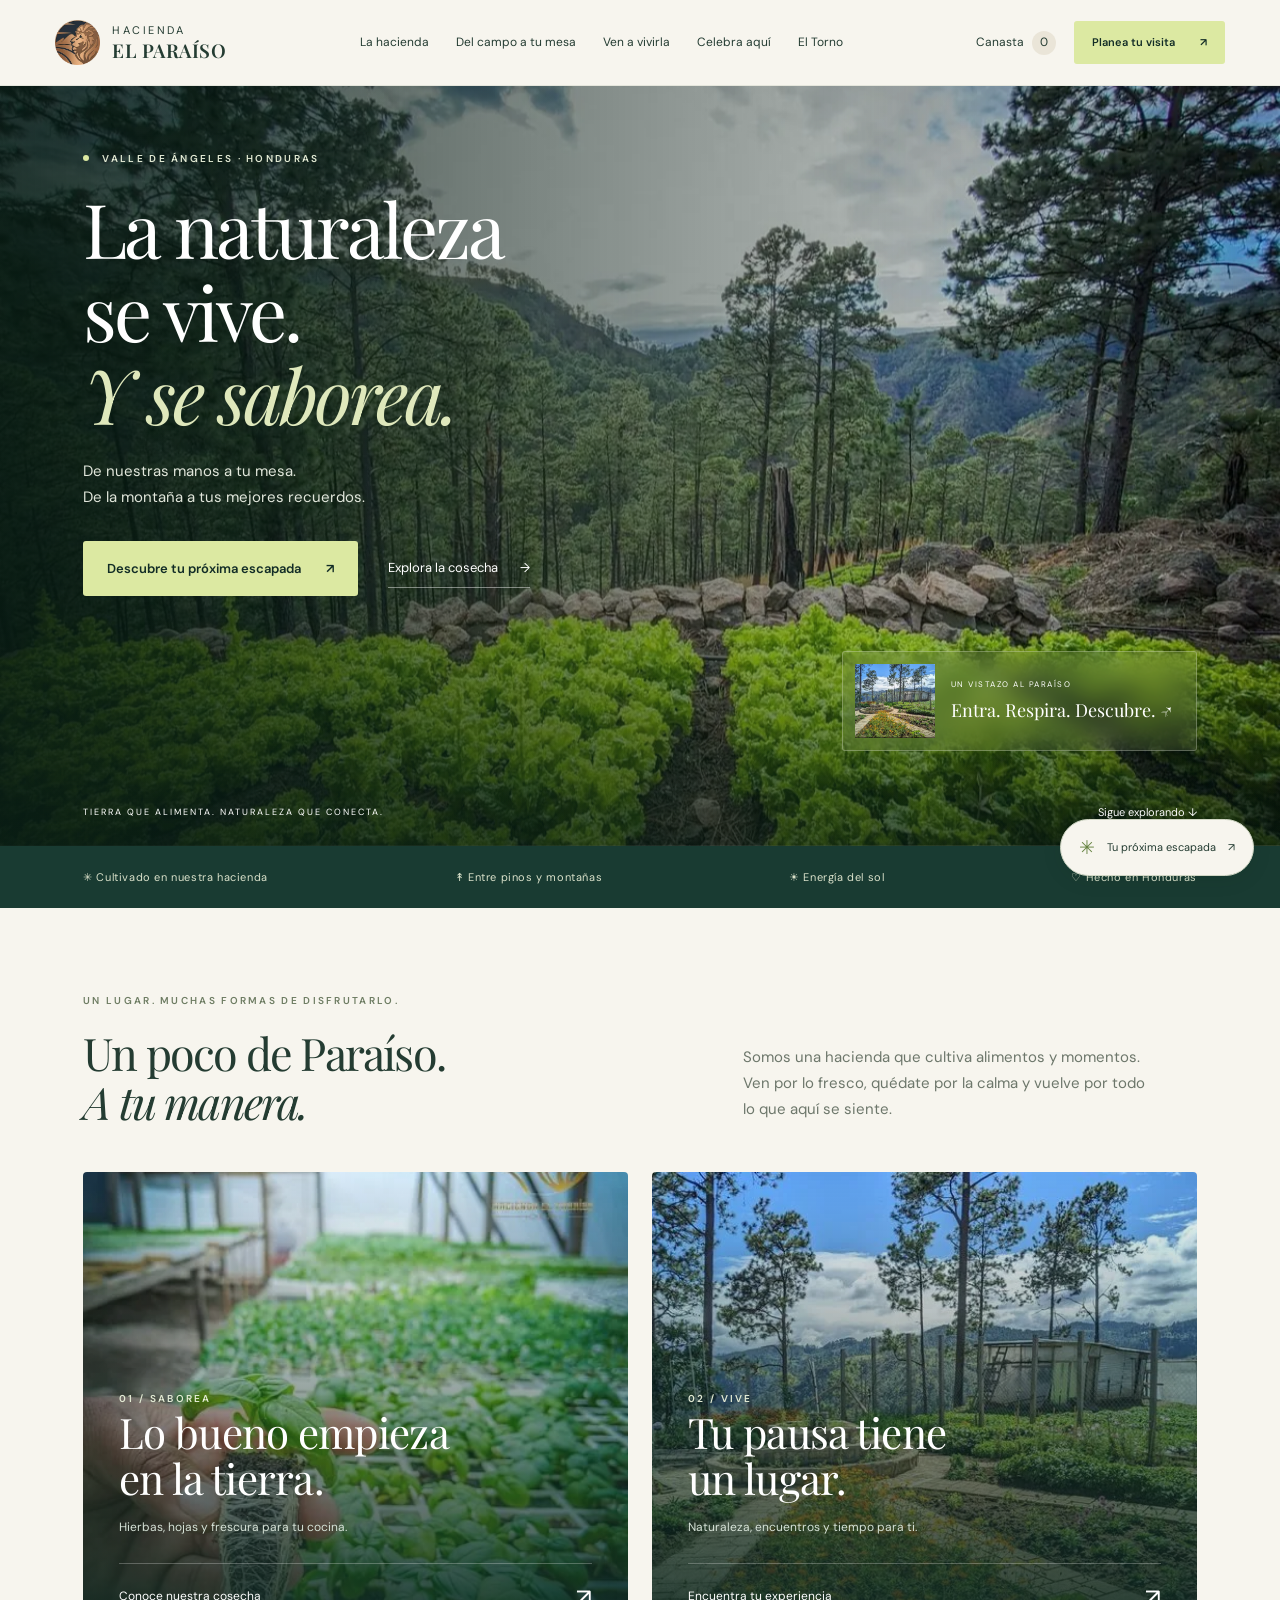
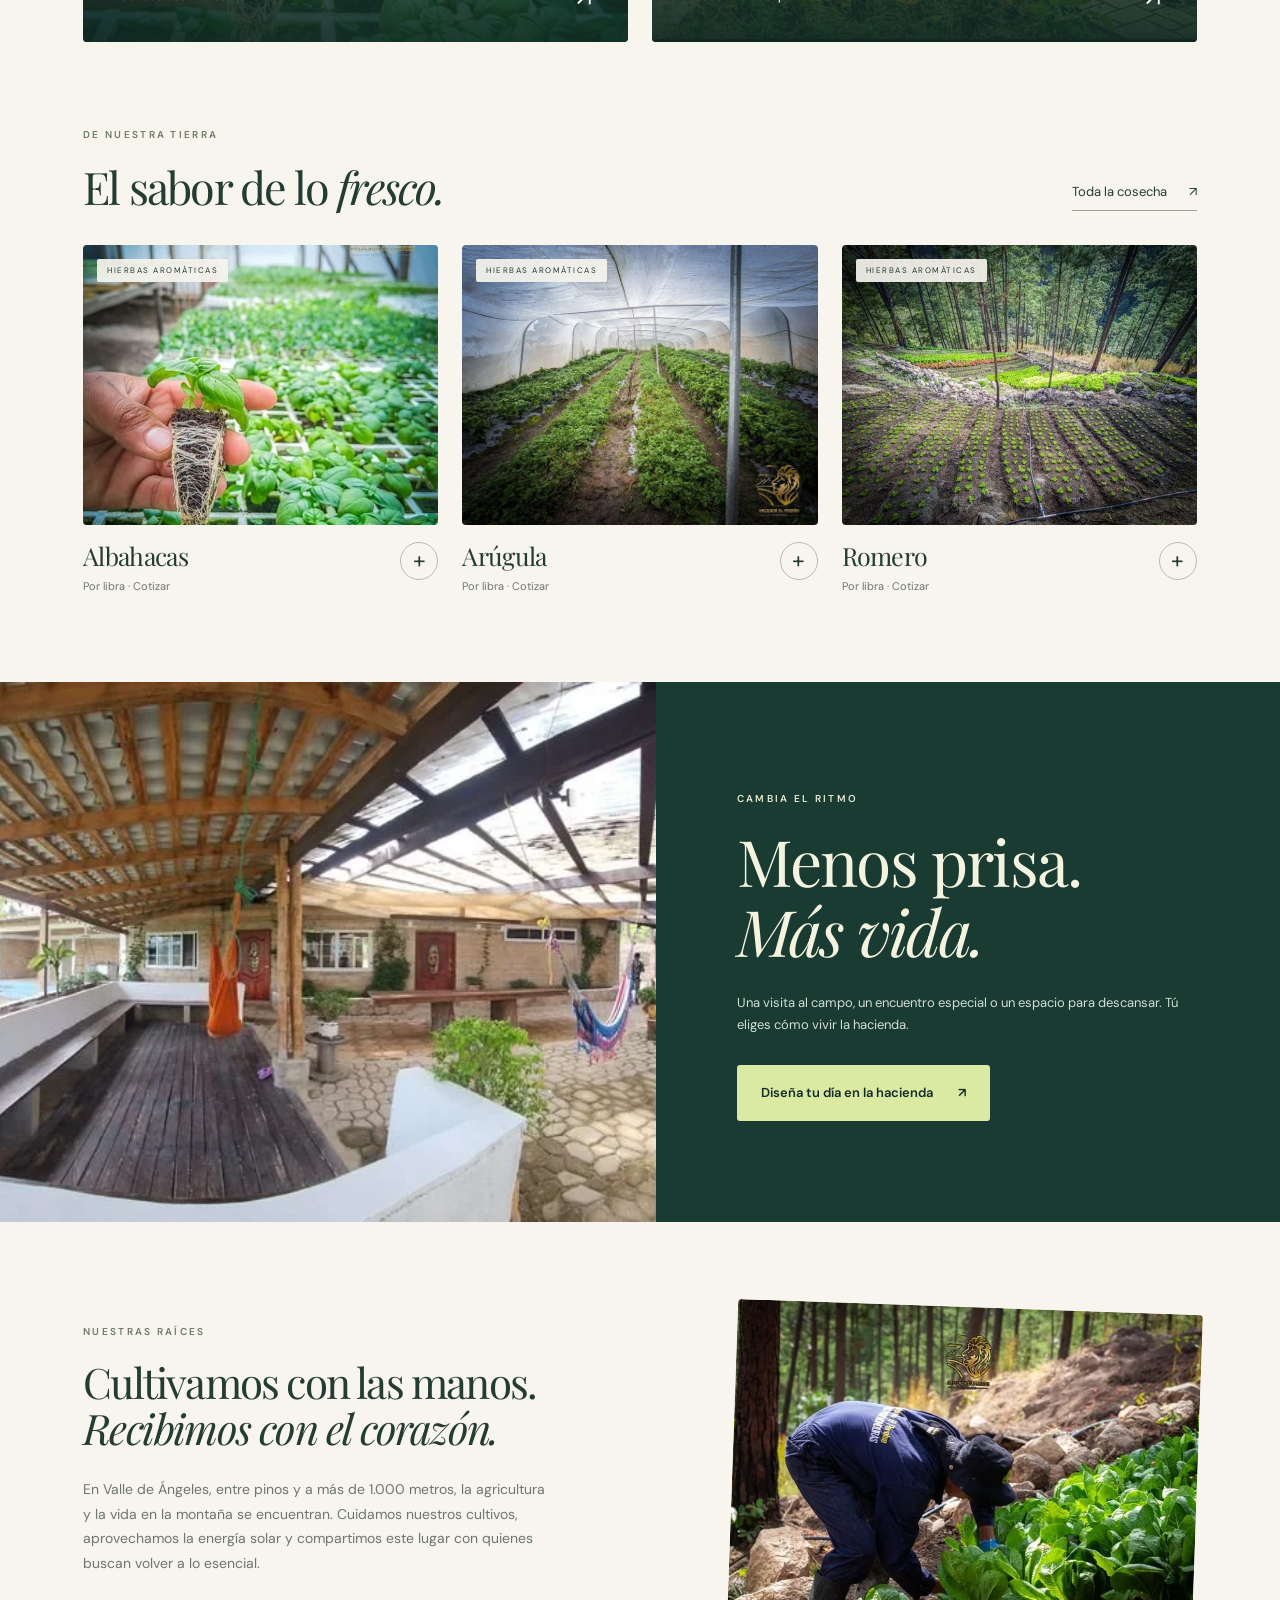
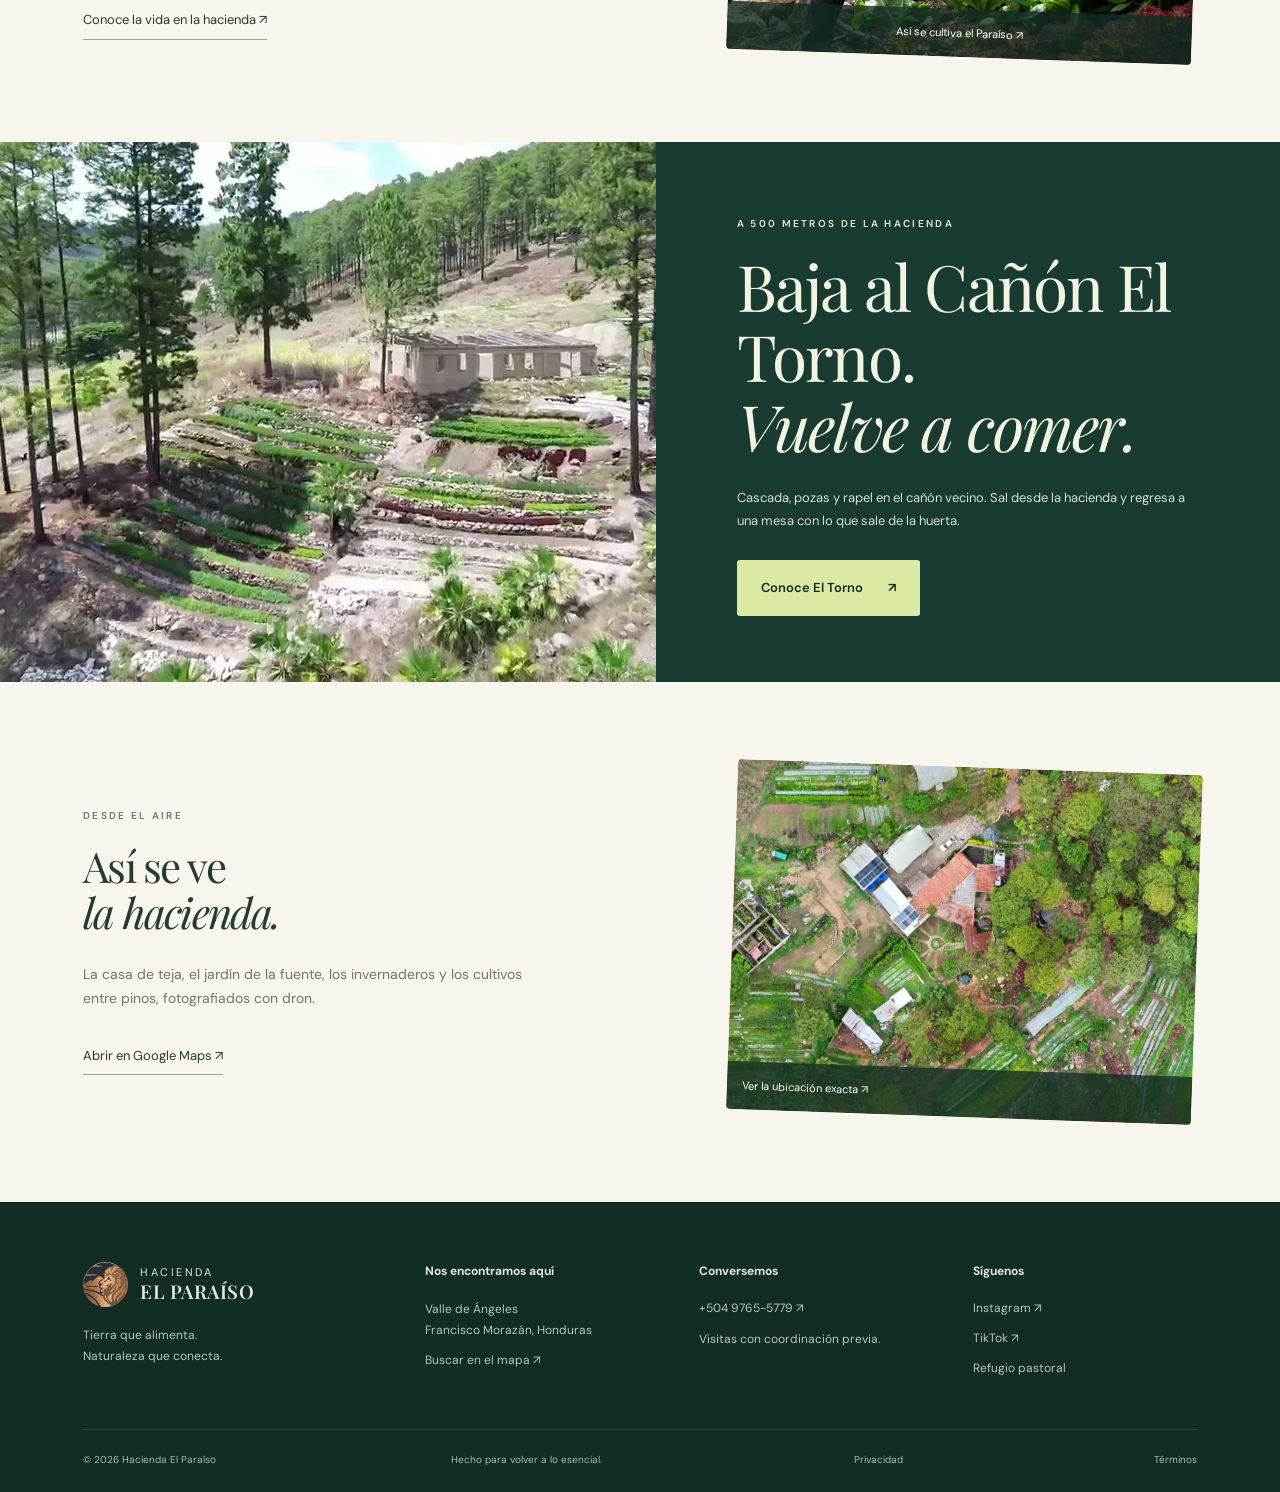
==== commit 593a4f38: "feat: sitio nuevo con el diseño de ChatGPT, en páginas reales - Diseño de hacienda-paraiso-experienc" ====
--- a/index.html
+++ b/index.html
@@ -1,606 +1,95 @@
-<!DOCTYPE html>
+<!doctype html>
 <html lang="es">
+<head>
+  <meta charset="utf-8"><meta name="viewport" content="width=device-width,initial-scale=1">
+  <meta name="theme-color" content="#183a32">
+  <title>Hacienda El Paraíso · Valle de Ángeles, Honduras</title>
+  <meta name="description" content="Hacienda entre pinos en Valle de Ángeles: hierbas y lechugas frescas para tu cocina, bodas al aire libre, refugio pastoral y el Cañón El Torno a 500 metros.">
+  <link rel="canonical" href="https://haciendaelparaiso.org/">
+  <meta property="og:type" content="website">
+  <meta property="og:site_name" content="Hacienda El Paraíso">
+  <meta property="og:title" content="Hacienda El Paraíso · Valle de Ángeles, Honduras">
+  <meta property="og:description" content="Hacienda entre pinos en Valle de Ángeles: hierbas y lechugas frescas para tu cocina, bodas al aire libre, refugio pastoral y el Cañón El Torno a 500 metros.">
+  <meta property="og:url" content="https://haciendaelparaiso.org/">
+  <meta property="og:image" content="https://haciendaelparaiso.org/img/og-portada.jpg">
+  <meta property="og:locale" content="es_HN">
+  <meta name="twitter:card" content="summary_large_image">
+  <link rel="icon" type="image/png" sizes="32x32" href="img/favicon-32.png">
+  <link rel="apple-touch-icon" href="img/apple-touch-icon.png">
+  <link rel="preconnect" href="https://fonts.googleapis.com"><link rel="preconnect" href="https://fonts.gstatic.com" crossorigin>
+  <link rel="stylesheet" href="style.css"><script src="app.js" defer></script>
+  <script type="application/ld+json">
+{
+ "@context": "https://schema.org",
+ "@graph": [
+  {
+   "@type": [
+    "LocalBusiness",
+    "Farm"
+   ],
+   "@id": "https://haciendaelparaiso.org/#hacienda",
+   "name": "Hacienda El Paraíso",
+   "url": "https://haciendaelparaiso.org/",
+   "logo": "https://haciendaelparaiso.org/img/logo.png",
+   "image": "https://haciendaelparaiso.org/img/og-portada.jpg",
+   "description": "Hacienda entre pinos en Valle de Ángeles: hierbas y lechugas frescas para restaurantes, bodas y celebraciones, refugio pastoral y acceso al Cañón El Torno.",
+   "telephone": "+504 9765-5779",
+   "address": {
+    "@type": "PostalAddress",
+    "addressLocality": "Valle de Ángeles",
+    "addressRegion": "Francisco Morazán",
+    "addressCountry": "HN"
+   },
+   "geo": {
+    "@type": "GeoCoordinates",
+    "latitude": 14.10456,
+    "longitude": -87.01338
+   },
+   "hasMap": "https://www.google.com/maps?q=14.10456,-87.01338",
+   "sameAs": [
+    "https://www.instagram.com/haciendaelparaisohn/",
+    "https://www.tiktok.com/@haciendaelparaisohn"
+   ]
+  }
+ ]
+}
+  </script>
+</head>
+<body data-page="index">
+<a class="skip" href="#main">Ir al contenido</a>
+<header class="header">
+  <a class="brand" href="./" aria-label="Hacienda El Paraíso, inicio"><img src="img/emblema.webp" alt="" width="45" height="45"><span>HACIENDA <strong>EL PARAÍSO</strong></span></a>
+  <nav aria-label="Navegación principal"><a href="./" data-nav="inicio">La hacienda</a><a href="cosecha.html" data-nav="cosecha">Del campo a tu mesa</a><a href="experiencias.html" data-nav="experiencias">Ven a vivirla</a><a href="eventos.html" data-nav="eventos">Celebra aquí</a><a href="el-torno.html" data-nav="el-torno">El Torno</a></nav>
+  <div class="nav-actions"><button class="bag" data-action="cart" aria-label="Abrir canasta">Canasta <span id="cart-count">0</span></button><button class="btn small" data-plan="Visita a la hacienda">Planea tu visita <span>↗</span></button><button class="menu-toggle" aria-label="Abrir menú" aria-expanded="false">☰</button></div>
+</header>
+<main id="main" tabindex="-1">
+<section data-page="inicio">
+  <div class="hero">
+    <img class="hero-img" src="img/hero.webp" width="1200" height="900" alt="Cultivos verdes entre pinos y montañas de Hacienda El Paraíso" fetchpriority="high">
+    <div class="hero-shade"></div>
+    <div class="hero-content"><p class="eyebrow light"><span class="dot"></span> VALLE DE ÁNGELES · HONDURAS</p><h1>La naturaleza<br>se vive.<br><em>Y se saborea.</em></h1><p class="hero-copy">De nuestras manos a tu mesa.<br>De la montaña a tus mejores recuerdos.</p><div class="hero-buttons"><a class="btn" href="experiencias.html">Descubre tu próxima escapada <span>↗</span></a><a class="text-link light" href="cosecha.html">Explora la cosecha <span>→</span></a></div></div>
+    <button class="photo-peek" data-gallery="1"><img src="img/historia.webp" alt="Jardín de la hacienda"><span>UN VISTAZO AL PARAÍSO<br><strong>Entra. Respira. Descubre. ↗</strong></span></button>
+    <div class="hero-bottom"><span>TIERRA QUE ALIMENTA. NATURALEZA QUE CONECTA.</span><a href="#dos-caminos">Sigue explorando ↓</a></div>
+  </div>
+  <div class="values-strip"><span>✳ Cultivado en nuestra hacienda</span><span>↟ Entre pinos y montañas</span><span>☀ Energía del sol</span><span>♡ Hecho en Honduras</span></div>
+  <section class="section intro" id="dos-caminos"><div><p class="eyebrow">UN LUGAR. MUCHAS FORMAS DE DISFRUTARLO.</p><h2>Un poco de Paraíso.<br><em>A tu manera.</em></h2></div><p>Somos una hacienda que cultiva alimentos y momentos. Ven por lo fresco, quédate por la calma y vuelve por todo lo que aquí se siente.</p></section>
+  <div class="path-grid section-pad">
+    <a class="path-card" href="cosecha.html"><img src="img/producto-hierbas.webp" alt="Cosecha fresca en el invernadero" loading="lazy"><div><span class="eyebrow light">01 / SABOREA</span><h3>Lo bueno empieza<br>en la tierra.</h3><p>Hierbas, hojas y frescura para tu cocina.</p><span class="card-link">Conoce nuestra cosecha <b>↗</b></span></div></a>
+    <a class="path-card" href="experiencias.html"><img src="img/historia.webp" alt="Jardines de la hacienda con vista a las montañas" loading="lazy"><div><span class="eyebrow light">02 / VIVE</span><h3>Tu pausa tiene<br>un lugar.</h3><p>Naturaleza, encuentros y tiempo para ti.</p><span class="card-link">Encuentra tu experiencia <b>↗</b></span></div></a>
+  </div>
+  <section class="section harvest-preview"><div class="section-top"><div><p class="eyebrow">DE NUESTRA TIERRA</p><h2>El sabor de lo <em>fresco.</em></h2></div><a class="text-link" href="cosecha.html">Toda la cosecha <span>↗</span></a></div><div class="preview-products" id="home-products"></div></section>
+  <section class="experience-banner"><img src="img/turismo.webp" alt="Terraza cubierta de Hacienda El Paraíso" loading="lazy"><div><p class="eyebrow light">CAMBIA EL RITMO</p><h2>Menos prisa.<br><em>Más vida.</em></h2><p>Una visita al campo, un encuentro especial o un espacio para descansar. Tú eliges cómo vivir la hacienda.</p><button class="btn" data-plan="Visita a la hacienda">Diseña tu día en la hacienda <span>↗</span></button></div></section>
+  <section class="section roots"><div><p class="eyebrow">NUESTRAS RAÍCES</p><h2>Cultivamos con las manos.<br><em>Recibimos con el corazón.</em></h2><p>En Valle de Ángeles, entre pinos y a más de 1.000 metros, la agricultura y la vida en la montaña se encuentran. Cuidamos nuestros cultivos, aprovechamos la energía solar y compartimos este lugar con quienes buscan volver a lo esencial.</p><a href="experiencias.html" class="text-link">Conoce la vida en la hacienda ↗</a></div><button data-gallery="4" class="root-photo"><img src="img/producto-hortalizas.webp" alt="Trabajo de cosecha manual en la hacienda" loading="lazy"><span>Así se cultiva el Paraíso ↗</span></button></section>
 
-<head>
-    <meta charset="UTF-8">
-    <meta name="viewport" content="width=device-width, initial-scale=1.0">
-    <title>Hacienda El Paraíso | Agricultura Premium en Honduras</title>
-    <meta name="description" content="Producción premium de lechugas hidropónicas, hierbas aromáticas y hortalizas frescas en Honduras. Tours rurales y experiencias agrícolas en Valle de Ángeles.">
-    <meta name="keywords" content="hacienda, agricultura, Honduras, hidropónico, lechugas, hortalizas, turismo rural, Valle de Ángeles">
-    <meta name="author" content="Hacienda El Paraíso">
-    <meta property="og:title" content="Hacienda El Paraíso — Donde la Tierra Cobra Vida">
-    <meta property="og:description" content="Producción premium de lechugas hidropónicas, hierbas aromáticas y hortalizas frescas en el corazón de Honduras.">
-    <meta property="og:type" content="website">
-    <meta property="og:url" content="https://haciendaelparaiso.org">
-    <meta property="og:image" content="https://haciendaelparaiso.org/img/og-portada.jpg">
-    <meta property="og:locale" content="es_HN">
-    <meta name="twitter:card" content="summary_large_image">
-    <meta name="twitter:title" content="Hacienda El Paraíso — Donde la Tierra Cobra Vida">
-    <meta name="twitter:description" content="Producción premium de lechugas hidropónicas, hierbas aromáticas y hortalizas frescas en Honduras.">
-    <meta name="twitter:image" content="https://haciendaelparaiso.org/img/og-portada.jpg">
-    <link rel="canonical" href="https://haciendaelparaiso.org">
-    <link rel="icon" type="image/png" sizes="32x32" href="img/favicon-32.png">
-    <link rel="apple-touch-icon" href="img/apple-touch-icon.png">
-    <link rel="preconnect" href="https://fonts.googleapis.com">
-    <link rel="preconnect" href="https://fonts.gstatic.com" crossorigin>
-    <link href="https://fonts.googleapis.com/css2?family=Cormorant+Garamond:ital,wght@0,400;0,600;0,700;1,400&family=Work+Sans:wght@300;400;500;600&display=swap" rel="stylesheet">
-    <link rel="preload" as="image" href="img/hero.webp" fetchpriority="high">
-    <link rel="stylesheet" href="estilos.css">
-
-    <!-- Schema.org - LocalBusiness / Farm para SEO local -->
-    <script type="application/ld+json">
-    {
-        "@context": "https://schema.org",
-        "@type": "LocalBusiness",
-        "@id": "https://haciendaelparaiso.org/#business",
-        "name": "Hacienda El Paraíso",
-        "alternateName": "Hacienda El Paraíso Honduras",
-        "description": "Producción premium de lechugas hidropónicas, hierbas aromáticas y hortalizas frescas en Valle de Ángeles, Honduras. Tours rurales, turismo agrícola y Refugio Pastoral.",
-        "url": "https://haciendaelparaiso.org",
-        "logo": "https://haciendaelparaiso.org/img/logo.png",
-        "image": "https://haciendaelparaiso.org/img/og-portada.jpg",
-        "telephone": "+50497655779",
-        "email": "info@haciendaelparaiso.org",
-        "priceRange": "L. 350 - L. 750",
-        "address": {
-            "@type": "PostalAddress",
-            "addressLocality": "Valle de Ángeles",
-            "addressRegion": "Francisco Morazán",
-            "addressCountry": "HN"
-        },
-        "geo": {
-            "@type": "GeoCoordinates",
-            "latitude": 14.10456,
-            "longitude": -87.01338
-        },
-        "openingHoursSpecification": [
-            {
-                "@type": "OpeningHoursSpecification",
-                "dayOfWeek": ["Monday", "Tuesday", "Wednesday", "Thursday", "Friday"],
-                "opens": "08:00",
-                "closes": "17:00"
-            }
-        ],
-        "sameAs": [
-            "https://www.instagram.com/haciendaelparaisohn/",
-            "https://www.tiktok.com/@haciendaelparaisohn",
-            "https://wa.me/50497655779"
-        ],
-        "hasOfferCatalog": {
-            "@type": "OfferCatalog",
-            "name": "Productos y Servicios",
-            "itemListElement": [
-                {
-                    "@type": "Offer",
-                    "itemOffered": {
-                        "@type": "Product",
-                        "name": "Plan Semanal",
-                        "description": "Canasta semanal con lechugas variadas, hierbas aromáticas y 2kg de hortalizas"
-                    },
-                    "price": "350",
-                    "priceCurrency": "HNL"
-                },
-                {
-                    "@type": "Offer",
-                    "itemOffered": {
-                        "@type": "Product",
-                        "name": "Plan Premium",
-                        "description": "5 lechugas premium, pack de hierbas frescas y 5kg de hortalizas selectas"
-                    },
-                    "price": "750",
-                    "priceCurrency": "HNL"
-                },
-                {
-                    "@type": "Offer",
-                    "itemOffered": {
-                        "@type": "Service",
-                        "name": "Tours Guiados",
-                        "description": "Recorridos por el invernadero, cultivos e instalaciones"
-                    }
-                },
-                {
-                    "@type": "Offer",
-                    "itemOffered": {
-                        "@type": "Service",
-                        "name": "Refugio Pastoral",
-                        "description": "Programa de restauración integral para pastores, líderes y sus familias"
-                    }
-                }
-            ]
-        }
-    }
-    </script>
-</head>
-
-<body>
-
-    <!-- NAVEGACIÓN -->
-    <nav aria-label="Principal" class="navegacion" id="nav">
-        <div class="nav-contenido">
-            <a href="./" class="nav-logo" aria-label="Hacienda El Paraíso — inicio"><img src="img/emblema.webp" alt="" width="48" height="48"><span class="nav-marca">Hacienda El Paraíso</span></a>
-            <button class="menu-toggle" id="menuToggle" aria-label="Abrir menú" aria-expanded="false" aria-controls="navLinks">
-                <span></span>
-                <span></span>
-                <span></span>
-            </button>
-            <ul class="nav-links" id="navLinks">
-                <li><a href="#historia">Historia</a></li>
-                <li><a href="#productos">Productos</a></li>
-                <li><a href="#galeria">Galería</a></li>
-                <li><a href="#turismo">Turismo</a></li>
-                <li><a href="refugio-pastoral.html">Refugio Pastoral</a></li>
-                <li><a href="#blog">Noticias</a></li>
-                <li><a href="#pedidos">Pedidos</a></li>
-                <li><a href="#contacto">Contacto</a></li>
-            </ul>
-            <div class="nav-social">
-                <a href="https://www.instagram.com/haciendaelparaisohn/" aria-label="Instagram" target="_blank"><svg viewBox="0 0 24 24" fill="none" stroke="currentColor" stroke-width="1.5"><rect x="2" y="2" width="20" height="20" rx="5"/><circle cx="12" cy="12" r="5"/><circle cx="17.5" cy="6.5" r="1.5" fill="currentColor" stroke="none"/></svg></a>
-                <a href="https://www.tiktok.com/@haciendaelparaisohn" aria-label="TikTok" target="_blank"><svg viewBox="0 0 24 24" fill="currentColor"><path d="M19.59 6.69a4.83 4.83 0 01-3.77-4.25V2h-3.45v13.67a2.89 2.89 0 01-2.88 2.5 2.89 2.89 0 01-2.89-2.89 2.89 2.89 0 012.89-2.89c.28 0 .54.04.79.1v-3.5a6.37 6.37 0 00-.79-.05A6.34 6.34 0 003.15 15.2a6.34 6.34 0 0010.86-4.43v-7a8.16 8.16 0 005.58 2.18v-3.26z"/></svg></a>
-            </div>
-        </div>
-    </nav>
-
-    <main id="contenido">
-
-    <!-- HERO -->
-    <section class="hero" id="hero">
-        <div class="hero-overlay"></div>
-        <div class="hero-contenido">
-            <p class="hero-etiqueta animate-fade-up">Agricultura Premium desde Honduras</p>
-            <h1 class="animate-fade-up">Donde la Tierra Cobra Vida</h1>
-            <p class="hero-subtitulo animate-fade-up">Producción premium de lechugas, hierbas aromáticas y hortalizas frescas en el corazón de Honduras.</p>
-            <div class="hero-botones animate-fade-up">
-                <a href="#productos" class="boton-principal">Conoce Más</a>
-                <a href="#contacto" class="boton-secundario">Contáctanos</a>
-            </div>
-        </div>
-        <div class="hero-scroll">
-            <div class="scroll-indicador"></div>
-        </div>
-    </section>
-
-    <!-- ESTADÍSTICAS -->
-    <section class="estadisticas">
-        <div class="contenedor">
-            <div class="stats-grid">
-                <div class="stat-item">
-                    <span class="stat-numero" data-target="5">0</span><span class="stat-plus">+</span>
-                    <span class="stat-texto">Hectáreas de Cultivo</span>
-                </div>
-                <div class="stat-item">
-                    <span class="stat-numero" data-target="12">0</span><span class="stat-plus">+</span>
-                    <span class="stat-texto">Variedades de Productos</span>
-                </div>
-                <div class="stat-item">
-                    <span class="stat-numero" data-target="50">0</span><span class="stat-plus">+</span>
-                    <span class="stat-texto">Clientes Satisfechos</span>
-                </div>
-                <div class="stat-item">
-                    <span class="stat-numero" data-target="365">0</span>
-                    <span class="stat-texto">Días de Frescura</span>
-                </div>
-            </div>
-        </div>
-    </section>
-
-    <!-- HISTORIA -->
-    <section id="historia" class="seccion">
-        <div class="contenedor">
-            <div class="seccion-header">
-                <span class="seccion-etiqueta">Nuestra Historia</span>
-                <h2>Raíces que Nutren el Futuro</h2>
-            </div>
-            <div class="historia-grid">
-                <div class="historia-imagen animate-on-scroll">
-                    <img src="img/historia.webp" alt="Historia de Hacienda El Paraíso" loading="lazy" width="800" height="453">
-                </div>
-                <div class="historia-texto animate-on-scroll">
-                    <p>Hacienda El Paraíso es una finca agrícola hondureña dedicada a la producción de hortalizas frescas de alta calidad. Con más de <strong>12 variedades</strong> de productos y sistemas hidropónicos de última generación, nos hemos convertido en un referente de agricultura sostenible en la región.</p>
-                    <p>Operamos con pasión, disciplina y visión de largo plazo, creando empleo, nutriendo familias y construyendo un modelo agrícola sostenible con <strong>conciencia ambiental</strong> que trascienda fronteras.</p>
-                    <div class="historia-valores">
-                        <div class="valor-item">
-                            <div class="valor-icono">
-                                <svg viewBox="0 0 24 24" fill="none" stroke="currentColor" stroke-width="2"><path d="M12 22s8-4 8-10V5l-8-3-8 3v7c0 6 8 10 8 10z"/></svg>
-                            </div>
-                            <div>
-                                <h4>Compromiso Ambiental</h4>
-                                <p>Prácticas agrícolas que respetan y protegen nuestro ecosistema.</p>
-                            </div>
-                        </div>
-                        <div class="valor-item">
-                            <div class="valor-icono">
-                                <svg viewBox="0 0 24 24" fill="none" stroke="currentColor" stroke-width="2"><path d="M20.84 4.61a5.5 5.5 0 0 0-7.78 0L12 5.67l-1.06-1.06a5.5 5.5 0 0 0-7.78 7.78l1.06 1.06L12 21.23l7.78-7.78 1.06-1.06a5.5 5.5 0 0 0 0-7.78z"/></svg>
-                            </div>
-                            <div>
-                                <h4>Pasión por la Calidad</h4>
-                                <p>Cada cosecha refleja nuestro amor por la excelencia.</p>
-                            </div>
-                        </div>
-                    </div>
-                </div>
-            </div>
-        </div>
-    </section>
-
-    <!-- PRODUCTOS -->
-    <section id="productos" class="seccion seccion-clara">
-        <div class="contenedor">
-            <div class="seccion-header">
-                <span class="seccion-etiqueta">Nuestros Productos</span>
-                <h2>Productos Premium del Campo</h2>
-                <p class="seccion-descripcion">Cultivamos con técnica y cuidado para llevar lo mejor del campo hondureño a tu mesa.</p>
-            </div>
-            <div class="productos-grid">
-                <div class="producto-card animate-on-scroll">
-                    <div class="producto-imagen">
-                        <img src="img/producto-lechugas.webp" alt="Lechugas Hidropónicas" loading="lazy" width="600" height="800">
-                        <div class="producto-overlay">
-                            <p>Romana, Iceberg, Butterhead y más. Cultivadas en agua pura sin pesticidas.</p>
-                            <a href="#pedidos" class="producto-link">Hacer pedido &#8594;</a>
-                        </div>
-                    </div>
-                    <div class="producto-info">
-                        <span class="producto-etiqueta">Hidropónico</span>
-                        <h3>Lechugas Frescas</h3>
-                    </div>
-                </div>
-                <div class="producto-card animate-on-scroll">
-                    <div class="producto-imagen">
-                        <img src="img/producto-hierbas.webp" alt="Hierbas Aromáticas" loading="lazy" width="449" height="800">
-                        <div class="producto-overlay">
-                            <p>Albahaca, cilantro, perejil y menta. Cosechadas frescas para alta cocina.</p>
-                            <a href="#pedidos" class="producto-link">Hacer pedido &#8594;</a>
-                        </div>
-                    </div>
-                    <div class="producto-info">
-                        <span class="producto-etiqueta">Orgánico</span>
-                        <h3>Hierbas Aromáticas</h3>
-                    </div>
-                </div>
-                <div class="producto-card animate-on-scroll">
-                    <div class="producto-imagen">
-                        <img src="img/producto-hortalizas.webp" alt="Hortalizas Frescas" loading="lazy" width="800" height="533">
-                        <div class="producto-overlay">
-                            <p>Tomates, pepinos, pimientos y más. Cultivados con buenas prácticas agrícolas.</p>
-                            <a href="#pedidos" class="producto-link">Hacer pedido &#8594;</a>
-                        </div>
-                    </div>
-                    <div class="producto-info">
-                        <span class="producto-etiqueta">Fresco</span>
-                        <h3>Hortalizas del Campo</h3>
-                    </div>
-                </div>
-            </div>
-        </div>
-    </section>
-
-    <!-- GALERÍA -->
-    <section id="galeria" class="seccion">
-        <div class="contenedor">
-            <div class="seccion-header">
-                <span class="seccion-etiqueta">Nuestra Galería</span>
-                <h2>Imágenes de la Hacienda</h2>
-            </div>
-            <div class="galeria-grid">
-                <div class="galeria-item galeria-grande">
-                    <img src="img/galeria-1.webp" alt="Lechuga fresca" loading="lazy" width="600" height="400">
-                    <div class="galeria-overlay"><span>Lechuga Fresca</span></div>
-                </div>
-                <div class="galeria-item">
-                    <img src="img/galeria-2.webp" alt="Vista de la finca" loading="lazy" width="533" height="400">
-                    <div class="galeria-overlay"><span>Vista de la Finca</span></div>
-                </div>
-                <div class="galeria-item">
-                    <img src="img/galeria-3.webp" alt="Plántula en mano" loading="lazy" width="338" height="600">
-                    <div class="galeria-overlay"><span>Del Semillero</span></div>
-                </div>
-                <div class="galeria-item">
-                    <img src="img/galeria-4.webp" alt="Invernadero" loading="lazy" width="600" height="800">
-                    <div class="galeria-overlay"><span>Invernadero</span></div>
-                </div>
-                <div class="galeria-item">
-                    <img src="img/galeria-5.webp" alt="Cultivos entre pinos" loading="lazy" width="533" height="400">
-                    <div class="galeria-overlay"><span>Entre Pinos</span></div>
-                </div>
-                <div class="galeria-item galeria-ancha">
-                    <img src="img/galeria-6.webp" alt="Invernadero de hierbas" loading="lazy" width="800" height="600">
-                    <div class="galeria-overlay"><span>Invernadero de Hierbas</span></div>
-                </div>
-                <div class="galeria-item">
-                    <img src="img/galeria-7.webp" alt="Equipo de trabajo" loading="lazy" width="400" height="600">
-                    <div class="galeria-overlay"><span>Nuestro Equipo</span></div>
-                </div>
-                <div class="galeria-item">
-                    <img src="img/galeria-8.webp" alt="Vida silvestre" loading="lazy" width="600" height="400">
-                    <div class="galeria-overlay"><span>Vida Silvestre</span></div>
-                </div>
-            </div>
-        </div>
-    </section>
-
-    <!-- LIGHTBOX -->
-    <div class="lightbox" id="lightbox">
-        <button class="lightbox-cerrar" id="lightboxCerrar">&times;</button>
-        <img src="data:," alt="Foto ampliada de la galería" class="lightbox-img" id="lightboxImg">
-        <p class="lightbox-caption" id="lightboxCaption"></p>
-    </div>
-
-    <!-- TURISMO -->
-    <section id="turismo" class="seccion seccion-crema">
-        <div class="contenedor">
-            <div class="seccion-header">
-                <span class="seccion-etiqueta">Experiencias Únicas</span>
-                <h2>Turismo y Experiencias</h2>
-            </div>
-            <div class="turismo-layout">
-                <div class="turismo-imagen animate-on-scroll">
-                    <img src="img/turismo.webp" alt="Turismo en Hacienda El Paraíso" loading="lazy" width="800" height="390">
-                </div>
-                <div class="turismo-contenido">
-                    <div class="turismo-item animate-on-scroll">
-                        <h4>Tours Guiados</h4>
-                        <p>Recorridos especializados por nuestros sistemas de cultivo hidropónico y tradicional con expertos agrícolas.</p>
-                    </div>
-                    <div class="turismo-item animate-on-scroll">
-                        <h4>Degustaciones</h4>
-                        <p>Prueba nuestros productos recién cosechados. Una experiencia gastronómica directa del campo a tu paladar.</p>
-                    </div>
-                    <div class="turismo-item animate-on-scroll">
-                        <h4>Talleres Educativos</h4>
-                        <p>Técnicas de cultivo sostenible, clases de cocina y agricultura moderna para grupos escolares y universitarios.</p>
-                    </div>
-                    <div class="turismo-item animate-on-scroll">
-                        <h4>Retiros Rurales</h4>
-                        <p>Desconéctate de la ciudad. Recibimos pastores, misioneros y viajeros que quieran conocer Honduras desde adentro.</p>
-                    </div>
-                </div>
-            </div>
-        </div>
-    </section>
-
-    <!-- REFUGIO PASTORAL (resumen) -->
-    <section class="seccion seccion-verde">
-        <div class="contenedor">
-            <div class="refugio-cta">
-                <span class="seccion-etiqueta">Refugio Pastoral</span>
-                <h2>Un Lugar de Restauración para Quienes Sirven</h2>
-                <p>Hacienda El Paraíso abre sus puertas a pastores, líderes y sus familias que necesitan un espacio de descanso, sanidad y restauración integral. En medio de las montañas de Valle de Ángeles, ofrecemos un programa que cuida el cuerpo, la mente, el matrimonio y el espíritu.</p>
-                <div class="hero-botones" style="margin-top:35px;">
-                    <a href="refugio-pastoral.html" class="boton-principal">Conoce Más sobre el Refugio</a>
-                    <a href="https://wa.me/50497655779?text=Hola%20Nicol%C3%A1s%2C%20me%20interesa%20el%20Refugio%20Pastoral" class="boton-secundario" target="_blank">Escríbenos por WhatsApp</a>
-                </div>
-            </div>
-        </div>
-    </section>
-
-    <!-- NOTICIAS -->
-    <section id="blog" class="seccion">
-        <div class="contenedor">
-            <div class="seccion-header">
-                <span class="seccion-etiqueta">Noticias y Artículos</span>
-                <h2>Desde el Campo</h2>
-            </div>
-            <div class="blog-grid">
-                <article class="blog-card animate-on-scroll">
-                    <div class="blog-imagen">
-                        <img src="img/invernadero-panorama.webp" alt="Hidroponía en Honduras" loading="lazy" width="640" height="480">
-                        <span class="blog-fecha">08 Abr 2026</span>
-                    </div>
-                    <div class="blog-contenido">
-                        <span class="blog-categoria">Sostenibilidad</span>
-                        <h3>Hidroponía: El Futuro de la Agricultura en Honduras</h3>
-                        <p>Descubre cómo los sistemas hidropónicos están revolucionando la producción agrícola y por qué apostamos por esta tecnología.</p>
-                    </div>
-                </article>
-                <article class="blog-card animate-on-scroll">
-                    <div class="blog-imagen">
-                        <img src="img/lechuga-roja.webp" alt="Recetas con lechugas" loading="lazy" width="640" height="1133">
-                        <span class="blog-fecha">25 Mar 2026</span>
-                    </div>
-                    <div class="blog-contenido">
-                        <span class="blog-categoria">Recetas</span>
-                        <h3>5 Recetas Fáciles con Nuestras Lechugas Frescas</h3>
-                        <p>Desde ensaladas gourmet hasta wraps saludables. Ideas prácticas para disfrutar nuestros productos en casa.</p>
-                    </div>
-                </article>
-                <article class="blog-card animate-on-scroll">
-                    <div class="blog-imagen">
-                        <img src="img/jardin.webp" alt="Comunidad Valle de Ángeles" loading="lazy" width="640" height="362">
-                        <span class="blog-fecha">10 Mar 2026</span>
-                    </div>
-                    <div class="blog-contenido">
-                        <span class="blog-categoria">Comunidad</span>
-                        <h3>Generando Empleo Rural en Valle de Ángeles</h3>
-                        <p>Cómo Hacienda El Paraíso contribuye al desarrollo económico de nuestra comunidad y crea oportunidades para familias locales.</p>
-                    </div>
-                </article>
-            </div>
-        </div>
-    </section>
-
-    <!-- PEDIDOS -->
-    <section id="pedidos" class="seccion seccion-verde">
-        <div class="contenedor">
-            <div class="seccion-header">
-                <span class="seccion-etiqueta">Haz Tu Pedido</span>
-                <h2>Del Campo a Tu Mesa</h2>
-                <p class="seccion-descripcion">Selecciona tus productos y recíbelos frescos. Entregas en Tegucigalpa y Valle de Ángeles.</p>
-            </div>
-            <div class="pedidos-grid">
-                <div class="pedido-card animate-on-scroll">
-                    <div class="pedido-icono">
-                        <svg viewBox="0 0 24 24" fill="none" stroke="currentColor" stroke-width="1.5"><circle cx="12" cy="12" r="10"/><polyline points="12 6 12 12 16 14"/></svg>
-                    </div>
-                    <h3>Pedido Semanal</h3>
-                    <p class="pedido-descripcion">Canasta semanal con lo mejor de nuestra cosecha, directo a tu hogar.</p>
-                    <ul class="pedido-lista">
-                        <li>3 lechugas variadas (Mix verde, roja, romana)</li>
-                        <li>Hierbas aromáticas surtidas</li>
-                        <li>2 kg de hortalizas de temporada</li>
-                        <li>Entrega a domicilio</li>
-                    </ul>
-                    <div class="pedido-precio">Desde <strong>L. 350</strong>/semana</div>
-                    <a href="https://wa.me/50497655779?text=Hola!%20Me%20interesa%20el%20pedido%20semanal%20de%20Hacienda%20El%20Para%C3%ADso" class="boton-principal boton-pedido" target="_blank">Pedir por WhatsApp</a>
-                </div>
-                <div class="pedido-card pedido-destacado animate-on-scroll">
-                    <div class="pedido-popular">Más Popular</div>
-                    <div class="pedido-icono">
-                        <svg viewBox="0 0 24 24" fill="none" stroke="currentColor" stroke-width="1.5"><path d="M12 2l3.09 6.26L22 9.27l-5 4.87 1.18 6.88L12 17.77l-6.18 3.25L7 14.14 2 9.27l6.91-1.01L12 2z"/></svg>
-                    </div>
-                    <h3>Pedido Premium</h3>
-                    <p class="pedido-descripcion">Selección premium con los mejores productos, ideal para restaurantes y familias.</p>
-                    <ul class="pedido-lista">
-                        <li>5 lechugas premium seleccionadas</li>
-                        <li>Pack completo de hierbas frescas</li>
-                        <li>5 kg de hortalizas selectas</li>
-                        <li>Entrega prioritaria</li>
-                    </ul>
-                    <div class="pedido-precio">Desde <strong>L. 750</strong>/semana</div>
-                    <a href="https://wa.me/50497655779?text=Hola!%20Me%20interesa%20el%20pedido%20premium%20de%20Hacienda%20El%20Para%C3%ADso" class="boton-principal boton-pedido" target="_blank">Pedir por WhatsApp</a>
-                </div>
-                <div class="pedido-card animate-on-scroll">
-                    <div class="pedido-icono">
-                        <svg viewBox="0 0 24 24" fill="none" stroke="currentColor" stroke-width="1.5"><path d="M17 21v-2a4 4 0 00-4-4H5a4 4 0 00-4 4v2"/><circle cx="9" cy="7" r="4"/><path d="M23 21v-2a4 4 0 00-3-3.87"/><path d="M16 3.13a4 4 0 010 7.75"/></svg>
-                    </div>
-                    <h3>Pedido Empresarial</h3>
-                    <p class="pedido-descripcion">Para restaurantes, hoteles y empresas. Volúmenes personalizados con precios especiales.</p>
-                    <ul class="pedido-lista">
-                        <li>Volúmenes personalizados</li>
-                        <li>Precios mayoristas</li>
-                        <li>Entregas programadas (martes y viernes)</li>
-                        <li>Facturación fiscal</li>
-                    </ul>
-                    <div class="pedido-precio">Cotización personalizada</div>
-                    <a href="https://wa.me/50497655779?text=Hola!%20Me%20interesa%20un%20pedido%20empresarial%20de%20Hacienda%20El%20Para%C3%ADso" class="boton-principal boton-pedido" target="_blank">Solicitar Cotización</a>
-                </div>
-            </div>
-        </div>
-    </section>
-
-    <!-- CONTACTO -->
-    <section id="contacto" class="seccion seccion-clara">
-        <div class="contenedor">
-            <div class="seccion-header">
-                <span class="seccion-etiqueta">Contacto</span>
-                <h2>Hablemos</h2>
-            </div>
-            <div class="contacto-grid">
-                <form class="contacto-form" id="contactoForm">
-                    <p class="form-nota">Serás redirigido a WhatsApp para enviar tu mensaje.</p>
-                    <div class="form-grupo">
-                        <input type="text" id="nombre" required placeholder=" ">
-                        <label for="nombre">Nombre completo</label>
-                    </div>
-                    <div class="form-grupo">
-                        <input type="email" id="email" required placeholder=" ">
-                        <label for="email">Correo electrónico</label>
-                    </div>
-                    <div class="form-grupo">
-                        <select id="asunto" required>
-                            <option value="" disabled selected>Selecciona un asunto</option>
-                            <option value="Comprar productos">Comprar productos</option>
-                            <option value="Visitar la hacienda">Visitar la hacienda</option>
-                            <option value="Pedido empresarial">Pedido empresarial</option>
-                            <option value="Otro">Otro</option>
-                        </select>
-                    </div>
-                    <div class="form-grupo">
-                        <textarea id="mensaje" rows="5" required placeholder=" "></textarea>
-                        <label for="mensaje">Tu mensaje</label>
-                    </div>
-                    <button type="submit" class="boton-principal boton-enviar">Enviar por WhatsApp</button>
-                </form>
-                <div class="contacto-info">
-                    <div class="contacto-item">
-                        <div class="contacto-icono">
-                            <svg viewBox="0 0 24 24" fill="none" stroke="currentColor" stroke-width="2"><path d="M21 10c0 7-9 13-9 13s-9-6-9-13a9 9 0 0118 0z"/><circle cx="12" cy="10" r="3"/></svg>
-                        </div>
-                        <div>
-                            <h4>Ubicación</h4>
-                            <p>Valle de Ángeles, Francisco Morazán, Honduras</p>
-                        </div>
-                    </div>
-                    <div class="contacto-item">
-                        <div class="contacto-icono">
-                            <svg viewBox="0 0 24 24" fill="none" stroke="currentColor" stroke-width="2"><path d="M22 16.92v3a2 2 0 01-2.18 2 19.79 19.79 0 01-8.63-3.07 19.5 19.5 0 01-6-6 19.79 19.79 0 01-3.07-8.67A2 2 0 014.11 2h3a2 2 0 012 1.72 12.84 12.84 0 00.7 2.81 2 2 0 01-.45 2.11L8.09 9.91a16 16 0 006 6l1.27-1.27a2 2 0 012.11-.45 12.84 12.84 0 002.81.7A2 2 0 0122 16.92z"/></svg>
-                        </div>
-                        <div>
-                            <h4>Teléfono</h4>
-                            <p>+504 9765-5779</p>
-                        </div>
-                    </div>
-                    <div class="contacto-item">
-                        <div class="contacto-icono">
-                            <svg viewBox="0 0 24 24" fill="none" stroke="currentColor" stroke-width="2"><path d="M4 4h16c1.1 0 2 .9 2 2v12c0 1.1-.9 2-2 2H4c-1.1 0-2-.9-2-2V6c0-1.1.9-2 2-2z"/><polyline points="22,6 12,13 2,6"/></svg>
-                        </div>
-                        <div>
-                            <h4>Correo</h4>
-                            <p>info@haciendaelparaiso.org</p>
-                        </div>
-                    </div>
-                    <div class="contacto-item">
-                        <div class="contacto-icono">
-                            <svg viewBox="0 0 24 24" fill="none" stroke="currentColor" stroke-width="2"><circle cx="12" cy="12" r="10"/><polyline points="12 6 12 12 16 14"/></svg>
-                        </div>
-                        <div>
-                            <h4>Horarios</h4>
-                            <p>Tours: Lun–Vie 8:00–17:00</p>
-                            <p>Mayoreo: Lun–Vie 7:00–18:00</p>
-                            <p>Fines de semana: Solo con cita</p>
-                        </div>
-                    </div>
-                    <div class="contacto-mapa">
-                        <iframe src="https://maps.google.com/maps?q=14.10456,-87.01338&amp;z=16&amp;t=k&amp;output=embed" width="100%" height="220" style="border:0;border-radius:12px;" allowfullscreen="" loading="lazy"></iframe>
-                    </div>
-                </div>
-            </div>
-        </div>
-    </section>
-
-    <!-- FOOTER -->
-    </main>
-
-    <footer class="footer">
-        <div class="contenedor">
-            <div class="footer-grid">
-                <div class="footer-marca">
-                    <img src="img/logo-footer.webp" alt="Hacienda El Paraíso" class="footer-logo" width="160" height="180" loading="lazy">
-                    <p>Agricultura con propósito, desde Honduras para el mundo.</p>
-                    <div class="social-links">
-                        <a href="https://www.instagram.com/haciendaelparaisohn/" aria-label="Instagram" target="_blank"><svg viewBox="0 0 24 24" fill="none" stroke="currentColor" stroke-width="2"><rect x="2" y="2" width="20" height="20" rx="5"/><circle cx="12" cy="12" r="5"/><circle cx="17.5" cy="6.5" r="1.5" fill="currentColor" stroke="none"/></svg></a>
-                        <a href="https://www.tiktok.com/@haciendaelparaisohn" aria-label="TikTok" target="_blank"><svg viewBox="0 0 24 24" fill="currentColor"><path d="M19.59 6.69a4.83 4.83 0 01-3.77-4.25V2h-3.45v13.67a2.89 2.89 0 01-2.88 2.5 2.89 2.89 0 01-2.89-2.89 2.89 2.89 0 012.89-2.89c.28 0 .54.04.79.1v-3.5a6.37 6.37 0 00-.79-.05A6.34 6.34 0 003.15 15.2a6.34 6.34 0 0010.86-4.43v-7a8.16 8.16 0 005.58 2.18v-3.26z"/></svg></a>
-                        <a href="https://wa.me/50497655779" aria-label="WhatsApp" target="_blank"><svg viewBox="0 0 24 24" fill="currentColor"><path d="M17.472 14.382c-.297-.149-1.758-.867-2.03-.967-.273-.099-.471-.148-.67.15-.197.297-.767.966-.94 1.164-.173.199-.347.223-.644.075-.297-.15-1.255-.463-2.39-1.475-.883-.788-1.48-1.761-1.653-2.059-.173-.297-.018-.458.13-.606.134-.133.298-.347.446-.52.149-.174.198-.298.298-.497.099-.198.05-.371-.025-.52-.075-.149-.669-1.612-.916-2.207-.242-.579-.487-.5-.669-.51-.173-.008-.371-.01-.57-.01-.198 0-.52.074-.792.372-.272.297-1.04 1.016-1.04 2.479 0 1.462 1.065 2.875 1.213 3.074.149.198 2.096 3.2 5.077 4.487.709.306 1.262.489 1.694.625.712.227 1.36.195 1.871.118.571-.085 1.758-.719 2.006-1.413.248-.694.248-1.289.173-1.413-.074-.124-.272-.198-.57-.347m-5.421 7.403h-.004a9.87 9.87 0 01-5.031-1.378l-.361-.214-3.741.982.998-3.648-.235-.374a9.86 9.86 0 01-1.51-5.26c.001-5.45 4.436-9.884 9.888-9.884 2.64 0 5.122 1.03 6.988 2.898a9.825 9.825 0 012.893 6.994c-.003 5.45-4.437 9.884-9.885 9.884m8.413-18.297A11.815 11.815 0 0012.05 0C5.495 0 .16 5.335.157 11.892c0 2.096.547 4.142 1.588 5.945L.057 24l6.305-1.654a11.882 11.882 0 005.683 1.448h.005c6.554 0 11.89-5.335 11.893-11.893a11.821 11.821 0 00-3.48-8.413z"/></svg></a>
-                    </div>
-                </div>
-                <div class="footer-nav">
-                    <h4>Navegación</h4>
-                    <ul>
-                        <li><a href="#historia">Historia</a></li>
-                        <li><a href="#productos">Productos</a></li>
-                        <li><a href="#galeria">Galería</a></li>
-                        <li><a href="#turismo">Turismo</a></li>
-                        <li><a href="#contacto">Contacto</a></li>
-                    </ul>
-                </div>
-                <div class="footer-legal">
-                    <h4>Legal</h4>
-                    <ul>
-                        <li><a href="privacidad.html">Política de Privacidad</a></li>
-                        <li><a href="terminos.html">Términos y Condiciones</a></li>
-                    </ul>
-                </div>
-            </div>
-            <div class="footer-bottom">
-                <p>&copy; 2026 Hacienda El Paraíso &middot; Honduras &middot; Todos los derechos reservados</p>
-            </div>
-        </div>
-    </footer>
-
-    <!-- WHATSAPP FLOTANTE -->
-    <a href="https://wa.me/50497655779" class="whatsapp-float" target="_blank" aria-label="WhatsApp">
-        <svg viewBox="0 0 24 24" fill="currentColor"><path d="M17.472 14.382c-.297-.149-1.758-.867-2.03-.967-.273-.099-.471-.148-.67.15-.197.297-.767.966-.94 1.164-.173.199-.347.223-.644.075-.297-.15-1.255-.463-2.39-1.475-.883-.788-1.48-1.761-1.653-2.059-.173-.297-.018-.458.13-.606.134-.133.298-.347.446-.52.149-.174.198-.298.298-.497.099-.198.05-.371-.025-.52-.075-.149-.669-1.612-.916-2.207-.242-.579-.487-.5-.669-.51-.173-.008-.371-.01-.57-.01-.198 0-.52.074-.792.372-.272.297-1.04 1.016-1.04 2.479 0 1.462 1.065 2.875 1.213 3.074.149.198 2.096 3.2 5.077 4.487.709.306 1.262.489 1.694.625.712.227 1.36.195 1.871.118.571-.085 1.758-.719 2.006-1.413.248-.694.248-1.289.173-1.413-.074-.124-.272-.198-.57-.347m-5.421 7.403h-.004a9.87 9.87 0 01-5.031-1.378l-.361-.214-3.741.982.998-3.648-.235-.374a9.86 9.86 0 01-1.51-5.26c.001-5.45 4.436-9.884 9.888-9.884 2.64 0 5.122 1.03 6.988 2.898a9.825 9.825 0 012.893 6.994c-.003 5.45-4.437 9.884-9.885 9.884m8.413-18.297A11.815 11.815 0 0012.05 0C5.495 0 .16 5.335.157 11.892c0 2.096.547 4.142 1.588 5.945L.057 24l6.305-1.654a11.882 11.882 0 005.683 1.448h.005c6.554 0 11.89-5.335 11.893-11.893a11.821 11.821 0 00-3.48-8.413z"/></svg>
-    </a>
-
-    <script src="script.js"></script>
-</body>
-</html>
+  <section class="experience-banner"><img src="img/torno-uiB7cNomqh4.webp" alt="Cañón El Torno, a pocos minutos de la hacienda" loading="lazy"><div><p class="eyebrow light">A 500 METROS DE LA HACIENDA</p><h2>Baja al Cañón El Torno.<br><em>Vuelve a comer.</em></h2><p>Cascada, pozas y rapel en el cañón vecino. Sal desde la hacienda y regresa a una mesa con lo que sale de la huerta.</p><a class="btn" href="el-torno.html">Conoce El Torno <span>↗</span></a></div></section>
+  <section class="section roots"><div><p class="eyebrow">DESDE EL AIRE</p><h2>Así se ve<br><em>la hacienda.</em></h2><p>La casa de teja, el jardín de la fuente, los invernaderos y los cultivos entre pinos, fotografiados con dron.</p><a href="https://www.google.com/maps?q=14.10456,-87.01338" class="text-link" target="_blank" rel="noopener">Abrir en Google Maps ↗</a></div><a class="root-photo" href="https://www.google.com/maps?q=14.10456,-87.01338" target="_blank" rel="noopener"><img src="img/aerea-dron.webp" alt="Vista aérea de Hacienda El Paraíso tomada con dron" loading="lazy" width="1400" height="788"><span>Ver la ubicación exacta ↗</span></a></section>
+</section>
+</main>
+<footer><div class="footer-main"><div><a class="brand" href="./"><img src="img/emblema.webp" alt="" width="50" height="50"><span>HACIENDA <strong>EL PARAÍSO</strong></span></a><p>Tierra que alimenta.<br>Naturaleza que conecta.</p></div><div><h4>Nos encontramos aquí</h4><p>Valle de Ángeles<br>Francisco Morazán, Honduras</p><a href="https://www.google.com/maps?q=14.10456,-87.01338" target="_blank" rel="noopener">Buscar en el mapa ↗</a></div><div><h4>Conversemos</h4><a href="https://wa.me/50497655779" target="_blank" rel="noopener">+504 9765-5779 ↗</a><p>Visitas con coordinación previa.</p></div><div><h4>Síguenos</h4><a href="https://www.instagram.com/haciendaelparaisohn/" target="_blank" rel="noopener">Instagram ↗</a><a href="https://www.tiktok.com/@haciendaelparaisohn" target="_blank" rel="noopener">TikTok ↗</a><a href="refugio-pastoral.html">Refugio pastoral</a></div></div><div class="footer-bottom"><span>© <span id="year">2026</span> Hacienda El Paraíso</span><span>Hecho para volver a lo esencial.</span><a href="privacidad.html">Privacidad</a><a href="terminos.html">Términos</a></div></footer>
+<button class="floating-plan" data-plan="Visita a la hacienda"><span>✳</span> Tu próxima escapada <span>↗</span></button>
+<div class="toast" role="status" aria-live="polite" id="toast"></div>
+<dialog id="cart-dialog" class="drawer" aria-label="Tu canasta"><div class="dialog-head"><div><p class="eyebrow">DEL CAMPO A TU MESA</p><h2>Tu <em>canasta.</em></h2></div><button class="close" data-close aria-label="Cerrar canasta">×</button></div><div id="cart-items"></div><form id="cart-form"><label>Tu nombre o negocio<input name="name" autocomplete="name" required placeholder="¿Para quién es la cosecha?" maxlength="100"></label><label>Entrega<select name="delivery"><option>Consultar entrega en Tegucigalpa</option><option>Consultar entrega en Valle de Ángeles</option><option>Consultar retiro en la hacienda</option></select></label><label>¿Algo más que debamos saber?<textarea name="notes" rows="2" placeholder="Frecuencia, cantidades especiales…" maxlength="1000"></textarea></label><p class="form-note">Cotizaremos los productos y la entrega contigo. No se realiza ningún cobro ni se confirma un pedido aquí.</p><button class="btn dark full" id="cart-submit" type="submit">Consultar mi canasta por WhatsApp ↗</button></form></dialog>
+<dialog id="planner-dialog" class="planner" aria-label="Planea tu visita"><button class="close" data-close aria-label="Cerrar planificador">×</button><div class="planner-visual"><img src="img/hero.webp" alt="Paisaje de la hacienda"><div><p class="eyebrow light">TU MOMENTO EN EL PARAÍSO</p><h2>Empieza con<br><em>una idea.</em></h2><p>Nosotros te ayudamos a darle forma.</p></div></div><div class="planner-body"><p class="eyebrow">PLANEA TU VISITA</p><h2>¿Cómo quieres <em>vivirla?</em></h2><form id="planner-form"><label>Me interesa<select name="experience" id="plan-experience"><option>Visita a la hacienda</option><option>Recorrido por los cultivos</option><option>Descanso en la naturaleza</option><option>Refugio pastoral</option><option>Hospedaje</option><option>Boda o celebración</option></select></label><div class="form-row"><label>Fecha que tienes en mente<input type="date" name="date" required></label><label>Personas<input type="number" name="people" min="1" max="500" value="2" required></label></div><label>Tu nombre<input name="name" required autocomplete="name" placeholder="¿Cómo te llamas?" maxlength="100"></label><div class="plan-suggestion" id="plan-suggestion"></div><label>Cuéntanos tu idea<textarea name="notes" rows="2" placeholder="Niños, ocasión especial, necesidades de acceso…" maxlength="1000"></textarea></label><p class="form-note">Prepararemos una consulta. La fecha, los servicios y la tarifa se confirman directamente con el equipo.</p><button type="submit" class="btn dark full">Consultar mi plan por WhatsApp ↗</button></form></div></dialog>
+<dialog id="gallery-dialog" class="lightbox" aria-label="Galería de la hacienda"><button class="close" data-close aria-label="Cerrar galería">×</button><img id="gallery-image" src="img/hero.webp" alt=""><div class="gallery-controls"><button data-gallery-step="-1" aria-label="Foto anterior">←</button><span id="gallery-caption"></span><button data-gallery-step="1" aria-label="Foto siguiente">→</button></div></dialog>
+<dialog id="privacy-dialog" class="privacy" aria-label="Privacidad"><button class="close" data-close aria-label="Cerrar privacidad">×</button><p class="eyebrow">TU INFORMACIÓN</p><h2>Privacidad</h2><p>Este sitio guarda únicamente los productos de tu canasta en este navegador. Los datos de los formularios se usan para preparar un mensaje que tú decides enviar mediante WhatsApp.</p><p>No hay pagos ni reservas automáticas. Al abrir WhatsApp, se aplican las condiciones y la política de privacidad de ese servicio.</p><button class="btn dark" data-action="clear">Borrar mi canasta guardada</button></dialog>
+</body></html>
--- a/style.css
+++ b/style.css
@@ -0,0 +1,20 @@
+@import url('https://fonts.googleapis.com/css2?family=DM+Sans:wght@400;500;600;700&family=Playfair+Display:ital,wght@0,400;0,500;0,600;1,400;1,500&display=swap');
+:root{--green:#193b32;--deep:#122c26;--cream:#f7f5ee;--sand:#eae5d8;--lime:#dce9a2;--ink:#243c32;--muted:#6d776b;--line:#d8ddcf;--serif:'Playfair Display',Georgia,serif;--sans:'DM Sans',Arial,sans-serif}*{box-sizing:border-box}html{scroll-behavior:smooth;scroll-padding-top:90px}body{margin:0;background:var(--cream);color:var(--ink);font:15px/1.65 var(--sans)}body:has(dialog[open]){overflow:hidden}a{color:inherit;text-decoration:none}button,input,select,textarea{font:inherit}button,a,input,select,textarea{-webkit-tap-highlight-color:transparent}button{cursor:pointer;color:inherit}button{border:0;background:none}button:focus-visible,a:focus-visible,input:focus-visible,select:focus-visible,textarea:focus-visible{outline:3px solid #b19152;outline-offset:4px}img{display:block;width:100%;object-fit:cover}h1,h2,h3,p{margin:0}h1,h2,h3{font-family:var(--serif);font-weight:400;line-height:1.1}h1{font-size:clamp(50px,5.9vw,92px);letter-spacing:-3px}h2{font-size:clamp(34px,3.5vw,54px);letter-spacing:-1.8px}h3{font-size:30px;letter-spacing:-.7px}em{font-weight:400}p{line-height:1.75}button,a{touch-action:manipulation}[hidden]{display:none!important}.eyebrow{font:600 10px/1.5 var(--sans);letter-spacing:2.3px;margin-bottom:20px;color:#6d7c62}.eyebrow.light{color:#e4ebd5}.light{color:#fff}.header{height:86px;display:flex;align-items:center;padding:0 4.3%;gap:32px;background:var(--cream);position:sticky;top:0;z-index:20;border-bottom:1px solid #e5e6dc}.brand{display:flex;gap:12px;align-items:center;flex-shrink:0}.brand img{width:45px;height:45px}.brand span{font:11px/1.4 var(--sans);letter-spacing:2.5px}.brand strong{display:block;font:600 19px/1.2 var(--serif);letter-spacing:.5px}.header nav{display:flex;gap:27px;margin:auto;font-size:12px}.header nav a{padding:30px 0;position:relative}.header nav a.active:after{content:'';position:absolute;bottom:18px;left:0;right:0;height:2px;background:var(--green)}.nav-actions{display:flex;align-items:center;gap:18px}.bag{font-size:12px;white-space:nowrap;padding:10px 0}.bag span{display:inline-grid;place-items:center;background:var(--sand);width:24px;height:24px;border-radius:50%;margin-left:5px}.btn{background:var(--lime);color:var(--deep);padding:17px 24px;border-radius:3px;display:inline-flex;justify-content:center;align-items:center;gap:25px;font-size:13px;font-weight:600;transition:background .2s,transform .2s}.btn:hover{background:#e8f3bc;transform:translateY(-2px)}.btn.small{padding:12px 18px;font-size:11px}.btn.dark{background:var(--green);color:white}.btn.dark:hover{background:#2b5144}.btn:disabled{opacity:.5;cursor:not-allowed}.full{width:100%}.text-link{font-size:13px;display:inline-flex;gap:22px;align-items:center;border-bottom:1px solid #9aa795;padding:8px 0}.text-link.light{border-color:#ffffff70}.menu-toggle{display:none}.hero{height:min(760px,calc(100svh - 86px));min-height:620px;position:relative;color:white;overflow:hidden}.hero-img{position:absolute;inset:0;height:100%;object-position:center 52%;animation:heroReveal 1.2s ease-out both}.hero-shade{position:absolute;inset:0;background:linear-gradient(90deg,rgba(9,29,21,.84),rgba(9,29,21,.4) 55%,rgba(9,29,21,.07)),linear-gradient(0deg,rgba(9,29,21,.55),transparent 25%)}.hero-content{position:relative;padding:65px 6.5%;max-width:1000px}.hero h1 em{color:#dfe8bc}.dot{display:inline-block;width:6px;height:6px;border-radius:50%;background:var(--lime);margin:0 9px 1px 0}.hero-copy{margin-top:23px;color:#e2e7dc;font-size:15px}.hero-buttons{display:flex;align-items:center;gap:30px;margin-top:30px}.hero-bottom{position:absolute;bottom:25px;left:6.5%;right:6.5%;display:flex;justify-content:space-between;align-items:center;font-size:9px;letter-spacing:2px}.hero-bottom a{font-size:11px;letter-spacing:0}.photo-peek{position:absolute;right:6.5%;bottom:95px;display:flex;gap:16px;align-items:center;text-align:left;color:white;padding:12px;background:#f8f5e912;border:1px solid #ffffff40;backdrop-filter:blur(12px);border-radius:3px}.photo-peek img{width:80px;height:74px}.photo-peek span{font-size:8px;letter-spacing:1.5px;padding-right:12px}.photo-peek strong{display:block;font:18px/1.5 var(--serif);letter-spacing:0;margin-top:5px}.values-strip{display:flex;justify-content:space-between;gap:20px;background:var(--green);color:#dbe2cb;padding:22px 6.5%;font-size:11px;letter-spacing:.6px}.section{padding:85px 6.5%}.section-pad{margin:0 6.5%}.intro{display:grid;grid-template-columns:1.3fr 1fr;align-items:end;gap:70px;padding-bottom:45px}.intro>p{font-size:15px;max-width:410px;color:var(--muted);margin-bottom:4px}.path-grid{display:grid;grid-template-columns:1fr 1fr;gap:24px}.path-card{height:470px;position:relative;overflow:hidden;border-radius:4px;color:white}.path-card>img{height:100%;transition:transform .8s}.path-card:first-child>img{object-position:center 48%}.path-card:after{content:'';position:absolute;inset:0;background:linear-gradient(0deg,#102a24e8,transparent 100%)}.path-card:hover img{transform:scale(1.04)}.path-card>div{position:absolute;inset:auto 36px 28px;z-index:1}.path-card h3{font-size:42px}.path-card p{font-size:12px;color:#d6e2d7;margin-top:15px}.card-link{display:flex;justify-content:space-between;align-items:center;font-size:12px;border-top:1px solid #ffffff40;margin-top:25px;padding-top:17px}.card-link b{font:25px var(--sans)}.section-top{display:flex;justify-content:space-between;align-items:end;gap:40px;margin-bottom:34px}.section-top>p{font-size:13px;max-width:350px;color:var(--muted)}.preview-products{display:grid;grid-template-columns:repeat(3,1fr);gap:24px}.product-photo{height:280px;position:relative;overflow:hidden;background:var(--sand);border-radius:4px}.product-photo img{height:100%;transition:transform .6s}.product:hover img{transform:scale(1.04)}.product-tag{position:absolute;top:14px;left:14px;background:#f7f5eeeb;border-radius:2px;padding:5px 10px;font-size:8px;letter-spacing:1.5px}.product-bottom{display:flex;align-items:start;justify-content:space-between;padding-top:17px;gap:15px}.product h3{font-size:25px}.product p{font-size:11px;color:var(--muted);margin-top:8px}.add-btn{border:1px solid #b5bfae;border-radius:50%;width:38px;height:38px;font-size:23px;line-height:1;flex-shrink:0;transition:background .2s}.add-btn:hover{background:var(--green);color:white}.experience-banner{display:grid;grid-template-columns:1.05fr 1fr;background:var(--green);color:white}.experience-banner>img{height:540px}.experience-banner>div{padding:68px 14% 60px 13%;display:flex;flex-direction:column;align-items:start;justify-content:center}.experience-banner h2{font-size:64px;color:#f3f3df}.experience-banner p:not(.eyebrow){margin:25px 0 28px;color:#d3dfd5;font-size:13px}.roots{display:grid;grid-template-columns:1.2fr 1fr;align-items:center;gap:90px}.roots h2{font-size:42px}.roots p:not(.eyebrow){font-size:14px;color:var(--muted);margin:26px 0;max-width:470px}.root-photo{position:relative;padding:0;border-radius:4px;overflow:hidden;transform:rotate(2deg)}.root-photo img{height:350px}.root-photo span{position:absolute;bottom:0;left:0;right:0;background:#142d24c9;color:white;padding:15px;font-size:11px}.page-intro{position:relative;background:#eaeede;display:grid;grid-template-columns:1.3fr 1fr;gap:60px;padding:60px 6.5%;min-height:420px}.page-intro h1{font-size:74px}.page-intro p:not(.eyebrow){margin-top:24px;max-width:450px;color:#5e6e5c}.page-intro>img{height:340px;border-radius:160px 160px 3px 3px;object-position:center 40%}.image-caption{position:absolute;bottom:23px;right:10%;font-size:8px;letter-spacing:2px}.shop{padding-top:45px}.shop-tools{display:flex;gap:25px;justify-content:space-between;align-items:center}.filters{display:flex;gap:8px;flex-wrap:wrap}.filters button,.experience-tabs button{padding:10px 18px;border:1px solid #ccd3c4;border-radius:30px;font-size:12px}.filters button.active,.experience-tabs button.active{background:var(--green);color:white;border-color:var(--green)}.search{display:flex;gap:12px;border-bottom:1px solid #bec8b8;align-items:center;min-width:230px}.search span{font-size:25px}.search input{background:none;border:0;min-width:0;width:100%;padding:10px 0;font-size:12px}.shop-note{font-size:11px;color:var(--muted);margin:24px 0 34px}.product-grid{display:grid;grid-template-columns:repeat(3,1fr);gap:40px 24px}.product-grid .product-photo{height:280px}.product-description{font-size:12px!important;min-height:42px;margin-top:10px!important}.b2b{display:grid;grid-template-columns:1fr 1fr;background:var(--green);color:white;margin-bottom:85px;overflow:hidden;border-radius:4px}.b2b>div{padding:55px}.b2b>img{height:100%;min-height:420px}.b2b p:not(.eyebrow){margin:24px 0;max-width:380px;color:#d5dfcf;font-size:13px}.experience-hero{height:570px;position:relative;color:white}.experience-hero>img{height:100%}.experience-hero:after{content:'';position:absolute;inset:0;background:linear-gradient(90deg,#142c26db,#142c2615)}.experience-hero>div{position:absolute;top:65px;left:6.5%;z-index:1}.experience-hero h1{font-size:70px}.experience-hero .btn{margin-top:30px}.experience-tabs{display:flex;gap:12px;flex-wrap:wrap;margin-bottom:35px}.experience-detail{display:grid;grid-template-columns:1.1fr 1fr;background:#edeedd}.experience-detail>img{height:430px}.experience-detail>div{padding:45px}.experience-detail h3{font-size:38px}.experience-detail p{margin:20px 0;color:#68735f;font-size:14px}.experience-detail ul{padding-left:18px;font-size:12px;line-height:2.2;margin:0 0 20px}.gallery-section{padding-top:0}.gallery-section .section-top>span{font-size:11px;color:var(--muted)}.gallery-grid{display:grid;grid-template-columns:1.4fr 1fr 1fr;gap:16px}.gallery-grid button{padding:0;position:relative;overflow:hidden;border-radius:3px}.gallery-grid button:first-child{grid-row:span 2}.gallery-grid img{height:190px;transition:transform .5s}.gallery-grid button:first-child img{height:396px}.gallery-grid button:hover img{transform:scale(1.05)}.gallery-grid span{position:absolute;bottom:12px;right:12px;background:var(--cream);border-radius:50%;width:28px;height:28px;line-height:28px}.questions{padding-top:0;display:grid;grid-template-columns:1fr 1.4fr;gap:70px}details{border-bottom:1px solid var(--line);padding:20px 0}summary{cursor:pointer;font-size:14px}details p{font-size:13px;color:var(--muted);margin-top:15px}.event-hero h1{font-size:76px}.event-hero p:not(.eyebrow){margin-top:22px}.venue-grid{display:grid;grid-template-columns:1fr 1fr;gap:30px}.venue-grid img{height:310px;border-radius:4px;margin-bottom:25px}.venue-grid p{font-size:13px;margin:17px 0;color:var(--muted)}.event-cta{text-align:center;background:#eaeede;padding-top:65px;padding-bottom:65px}.event-cta .btn{margin-top:30px}footer{background:var(--deep);color:#e2e7d7;padding:60px 6.5% 24px}.footer-main{display:grid;grid-template-columns:1.3fr 1fr 1fr;gap:50px;padding-bottom:40px}.footer-main .brand{margin-bottom:18px}.footer-main h4{font-size:12px;margin:0 0 18px}.footer-main p,.footer-main a:not(.brand){font-size:12px;color:#b9c6b8}.footer-main a:not(.brand){display:block;margin:10px 0}.footer-bottom{padding-top:22px;border-top:1px solid #ffffff20;display:flex;justify-content:space-between;font-size:10px;color:#aabca9}.footer-bottom button{font-size:10px}.floating-plan{position:fixed;bottom:24px;right:26px;display:flex;align-items:center;gap:12px;background:var(--cream);border:1px solid #d1d7c5;box-shadow:0 4px 20px #0d271a18;border-radius:30px;padding:12px 18px;font-size:11px;z-index:15}.floating-plan>span:first-child{color:#668341;font-size:19px}.toast{position:fixed;bottom:85px;left:50%;transform:translate(-50%,20px);background:var(--green);color:white;box-shadow:0 5px 25px #0002;padding:13px 25px;border-radius:3px;z-index:100;opacity:0;pointer-events:none;transition:.25s;font-size:13px}.toast.show{opacity:1;transform:translate(-50%,0)}dialog{border:0;color:var(--ink);background:var(--cream);padding:0;box-shadow:0 20px 100px #0003;max-height:94svh;border-radius:6px}dialog::backdrop{background:#0d241dbd;backdrop-filter:blur(4px)}.dialog-head{display:flex;align-items:start;justify-content:space-between;gap:20px;margin-bottom:30px}.dialog-head .eyebrow{margin-bottom:12px}.close{position:absolute;top:15px;right:15px;display:grid;place-items:center;width:36px;height:36px;border-radius:50%;background:var(--cream);font:28px/1 var(--sans);z-index:2}.drawer{width:460px;max-width:100%;height:100svh;max-height:100svh;margin:0 0 0 auto;border-radius:0;padding:40px 30px}.cart-row{display:flex;gap:15px;padding:18px 0;border-bottom:1px solid var(--line)}.cart-row img{width:65px;height:75px;border-radius:3px}.cart-row-content{flex:1}.cart-row h3{font-size:20px}.cart-row p{font-size:10px;color:var(--muted)}.quantity{display:flex;align-items:center;gap:14px;margin-top:8px;font-size:13px}.quantity button{border:1px solid var(--line);width:28px;height:28px;border-radius:50%;font-size:16px}.remove{font-size:11px;text-decoration:underline;padding:0}.cart-empty{text-align:center;padding:30px 0}.cart-empty p{font-size:13px;margin:20px 0}.cart-empty>span{font-size:42px}form label{display:flex;flex-direction:column;gap:7px;font-size:11px;margin-top:18px;font-weight:500}input,select,textarea{background:#fffdf8;border:1px solid #ccd3c4;border-radius:3px;padding:12px;color:var(--ink);width:100%;font-size:13px}textarea{resize:vertical}.form-note{font-size:10px;color:var(--muted);margin:20px 0 15px;line-height:1.6}.planner{width:930px;max-width:95vw}.planner[open]{display:grid;grid-template-columns:.8fr 1fr}.planner-visual{position:relative;min-height:100%;overflow:hidden}.planner-visual>img{height:100%;position:absolute;inset:0}.planner-visual:after{content:'';position:absolute;inset:0;background:linear-gradient(0deg,#142d25dd,#142d2520)}.planner-visual>div{position:absolute;bottom:45px;left:30px;right:25px;color:white;z-index:1}.planner-visual h2{font-size:47px}.planner-visual p:not(.eyebrow){font-size:13px;margin-top:20px}.planner-body{padding:35px}.planner-body h2{font-size:36px}.planner-body>.eyebrow{margin-bottom:14px}.form-row{display:grid;grid-template-columns:1.5fr 1fr;gap:16px}.plan-suggestion{background:#e9eddd;border-left:2px solid #92a76c;padding:13px 16px;margin-top:18px;font-size:11px;color:#58664d}.plan-suggestion strong{display:block;font-size:11px;margin-bottom:5px}.lightbox{width:min(1050px,94vw);background:var(--deep);color:white}.lightbox>img{height:76svh;object-fit:contain}.gallery-controls{display:flex;align-items:center;justify-content:space-between;padding:12px 20px;font-size:12px}.gallery-controls button{color:white;padding:8px 20px;font-size:24px}.privacy{max-width:560px;padding:45px}.privacy p:not(.eyebrow){margin:25px 0;font-size:14px}.skip{position:fixed;top:-100px;left:20px;background:white;padding:10px;z-index:200}.skip:focus{top:10px}@keyframes heroReveal{from{transform:scale(1.045)}to{transform:scale(1)}}
+@media(min-width:1600px){.hero-content{padding-top:85px}.hero{height:800px}.header{gap:50px}.header nav{gap:40px}.section,.section-pad{max-width:1500px;margin-left:auto;margin-right:auto}.section-pad{width:87%}}
+@media(max-width:1150px){.header{gap:20px;padding:0 4%}.header nav{gap:18px;font-size:11px}.nav-actions{gap:12px}.nav-actions>.btn{display:none}.hero-content{padding-top:70px}.hero{height:700px;min-height:600px}.photo-peek{right:4%;bottom:85px}.hero-buttons{gap:25px}.roots{gap:45px}.experience-banner>div{padding:50px 12%}.experience-banner h2{font-size:54px}}
+@media(max-width:760px){h1{letter-spacing:-2px}h2{letter-spacing:-1px}.header{height:72px;padding:0 20px}.brand img{width:38px;height:38px}.brand span{font-size:8px}.brand strong{font-size:16px}.nav-actions{margin-left:auto;gap:16px}.bag{font-size:10px}.menu-toggle{display:block;font-size:22px;padding:0}.header nav{display:none;position:absolute;top:72px;left:0;right:0;background:var(--cream);padding:15px 25px 25px;box-shadow:0 15px 15px #0001}.header nav.open{display:flex;flex-direction:column;gap:0}.header nav a{font-size:15px;padding:13px 0}.header nav a.active:after{bottom:7px;width:35px}.hero{height:710px;min-height:0;max-height:calc(100svh - 72px)}.hero-content{padding:48px 25px}.hero h1{font-size:59px}.hero-shade{background:linear-gradient(90deg,#10271ed4,#10271e55),linear-gradient(0deg,#10271eb8,transparent)}.hero-img{object-position:60% center}.hero-copy{font-size:13px;margin-top:25px}.hero-buttons{align-items:start;flex-direction:column;gap:10px;margin-top:25px}.hero-buttons .btn{font-size:11px;padding:15px 18px;gap:12px}.hero-buttons .text-link{font-size:12px}.photo-peek{display:none}.hero-bottom{left:25px;right:25px;bottom:25px}.hero-bottom>span{font-size:7px;letter-spacing:1px;max-width:200px}.hero-bottom a{font-size:10px}.values-strip{display:grid;grid-template-columns:1fr 1fr;padding:20px 25px;gap:15px;font-size:9px;letter-spacing:0}.section{padding:55px 25px}.section-pad{margin-left:25px;margin-right:25px}.intro{grid-template-columns:1fr;gap:23px;padding-bottom:30px}.intro>p{font-size:13px}.eyebrow{font-size:9px;letter-spacing:1.5px;margin-bottom:15px}.path-grid{grid-template-columns:1fr;gap:18px}.path-card{height:400px}.path-card>div{left:25px;right:25px;bottom:25px}.path-card h3{font-size:37px}.section-top{align-items:start;gap:20px;flex-direction:column;margin-bottom:28px}.section-top h2{font-size:36px}.preview-products{grid-template-columns:1fr;gap:30px}.preview-products .product{display:grid;grid-template-columns:130px 1fr;gap:18px}.preview-products .product-photo{height:150px}.preview-products .product-bottom{padding-top:10px}.preview-products .product-tag{font-size:7px;left:8px;top:8px;padding:4px 7px}.product h3{font-size:23px}.add-btn{width:33px;height:33px}.experience-banner{grid-template-columns:1fr}.experience-banner>img{height:300px}.experience-banner>div{padding:40px 25px 50px}.experience-banner h2{font-size:48px}.roots{grid-template-columns:1fr;gap:35px}.roots h2{font-size:34px}.root-photo img{height:280px}.page-intro{padding:40px 25px;grid-template-columns:1.3fr 1fr;gap:20px;min-height:0}.page-intro h1{font-size:44px}.page-intro p:not(.eyebrow){font-size:12px;margin-top:18px}.page-intro>img{height:260px;border-radius:90px 90px 3px 3px}.image-caption{display:none}.shop-tools{align-items:stretch;flex-direction:column;gap:15px}.filters{gap:6px}.filters button{padding:9px 12px;font-size:10px}.shop-note{font-size:10px}.product-grid{grid-template-columns:1fr 1fr;gap:30px 15px}.product-grid .product-photo{height:185px}.product-grid .product-tag{font-size:7px;left:9px;top:9px}.product-grid h3{font-size:22px}.product-grid .product-bottom{gap:5px}.product-description{font-size:10px!important}.b2b{grid-template-columns:1fr;margin-bottom:55px}.b2b>div{padding:32px 25px}.b2b>img{height:260px;min-height:0}.experience-hero{height:520px}.experience-hero>div{top:55px;left:25px;right:25px}.experience-hero h1{font-size:49px}.experience-hero>img{object-position:63% center}.experience-tabs{gap:7px}.experience-tabs button{font-size:10px;padding:9px 12px}.experience-detail{grid-template-columns:1fr}.experience-detail>img{height:270px}.experience-detail>div{padding:30px 25px}.experience-detail h3{font-size:32px}.gallery-section{padding-top:0}.gallery-grid{grid-template-columns:1fr 1fr;gap:10px}.gallery-grid button:first-child{grid-column:span 2;grid-row:auto}.gallery-grid button:first-child img{height:240px}.gallery-grid img{height:170px}.questions{grid-template-columns:1fr;gap:15px;padding-top:0}.venue-grid{grid-template-columns:1fr;gap:40px}.venue-grid img{height:270px}.footer-main{grid-template-columns:1fr;gap:30px}.footer-bottom{gap:18px;flex-wrap:wrap}.footer-bottom span:nth-child(2){display:none}footer{padding:45px 25px 90px}.floating-plan{bottom:15px;right:15px;font-size:10px;padding:10px 15px}.planner[open]{display:block}.planner-visual{display:none}.planner-body{padding:35px 22px 25px}.planner-body h2{font-size:31px}.planner-body .eyebrow{padding-right:30px}.planner{max-height:94svh}.drawer{padding:35px 22px}.toast{max-width:90%;width:max-content;font-size:12px}.lightbox>img{height:65svh}.privacy{max-width:92vw;padding:40px 25px}.form-row{grid-template-columns:1.3fr 1fr;gap:10px}}
+@media(prefers-reduced-motion:reduce){*{animation:none!important;transition:none!important}html{scroll-behavior:auto}}
+
+/* Hacienda El Paraíso — agregados al diseño base */
+.venue-grid.four{grid-template-columns:repeat(4,1fr)}
+.venue-grid.four article{background:#fff;border-radius:4px;padding:28px}
+.video-grid{grid-template-columns:repeat(3,1fr)}
+.video-grid img{height:auto;aspect-ratio:16/9;object-fit:cover}
+.venue-grid p,.b2b p:not(.eyebrow){font-size:15px;line-height:1.6}
+.venue-grid .text-link+.text-link,.experience-detail .text-link+.text-link{margin-left:22px}
+.footer-main{grid-template-columns:1.3fr 1fr 1fr 1fr}
+.footer-bottom a{color:inherit;margin-left:16px}
+.event-cta p:not(.eyebrow){max-width:560px;margin:18px auto 0;color:var(--muted)}
+@media(max-width:1000px){.venue-grid.four,.video-grid{grid-template-columns:1fr 1fr}.footer-main{grid-template-columns:1fr 1fr}}
+@media(max-width:760px){.venue-grid.four,.video-grid{grid-template-columns:1fr}.footer-main{grid-template-columns:1fr}}
+.root-photo{display:block}
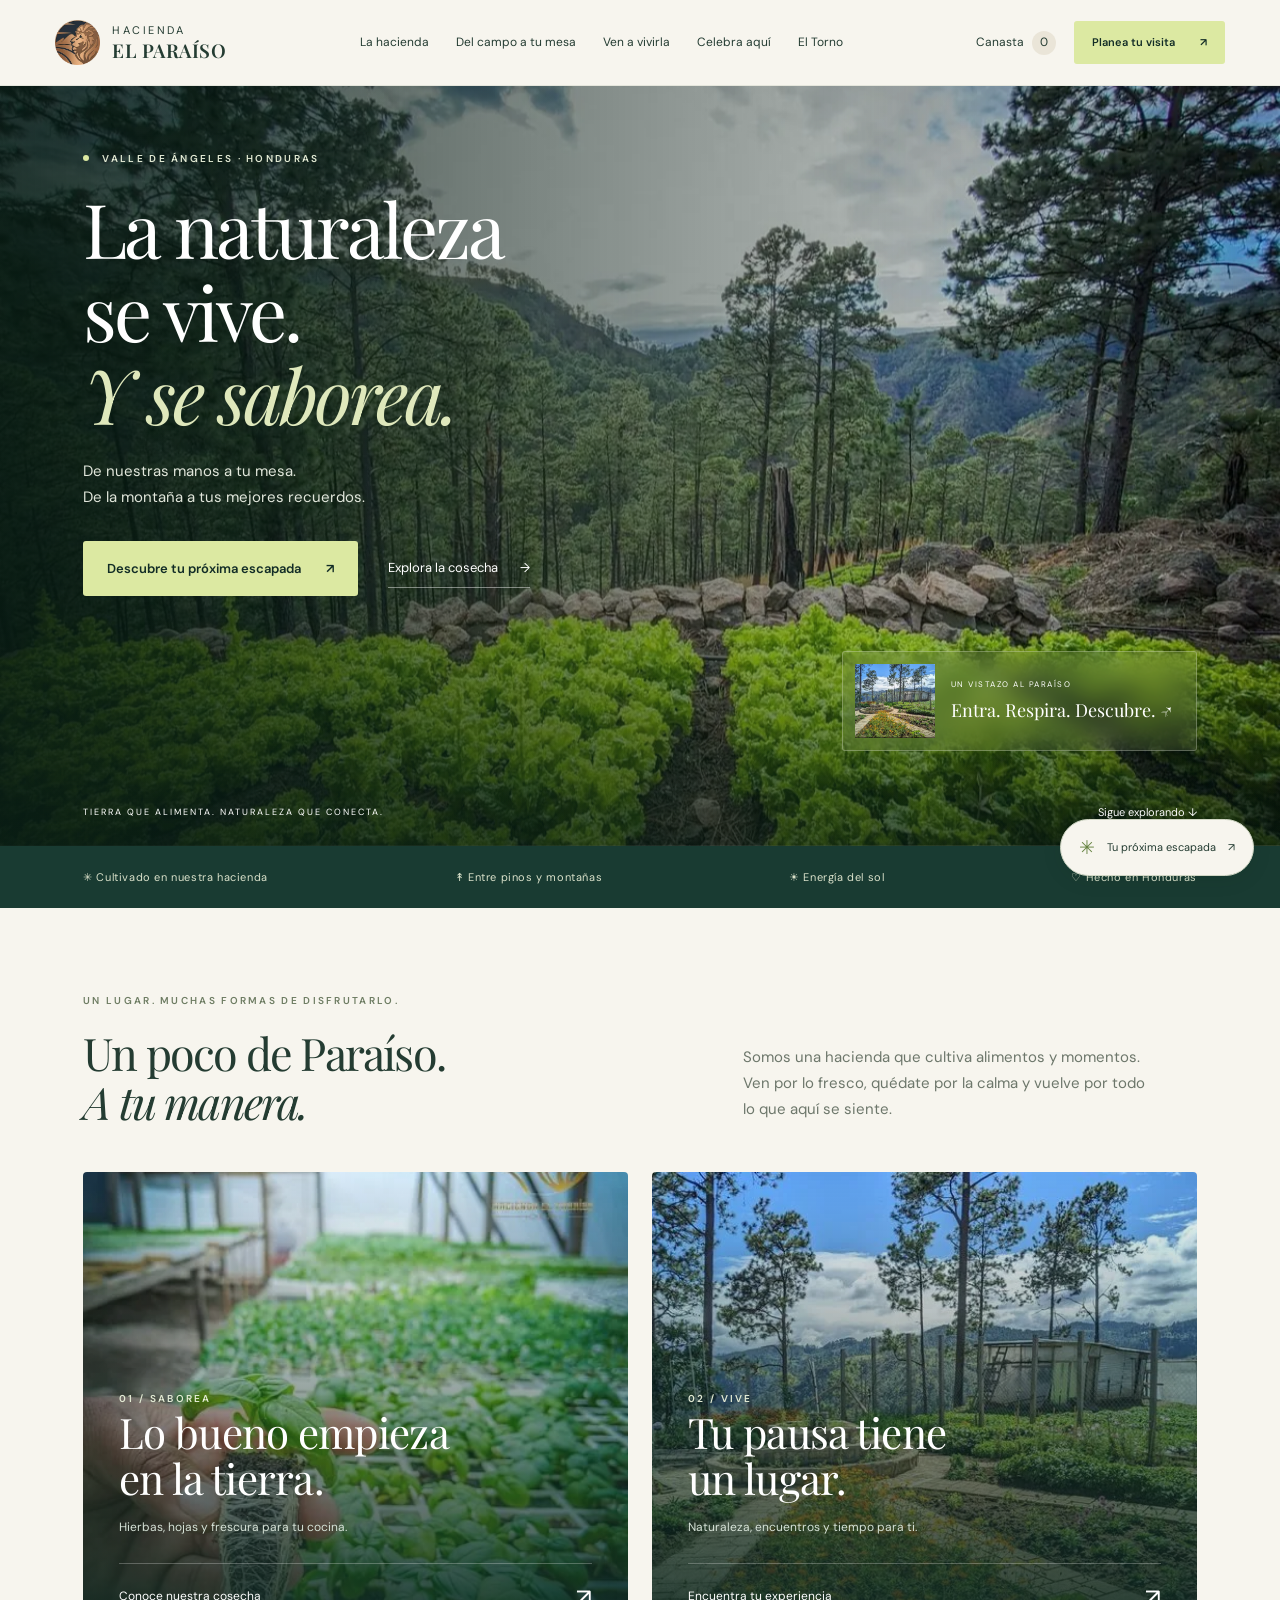
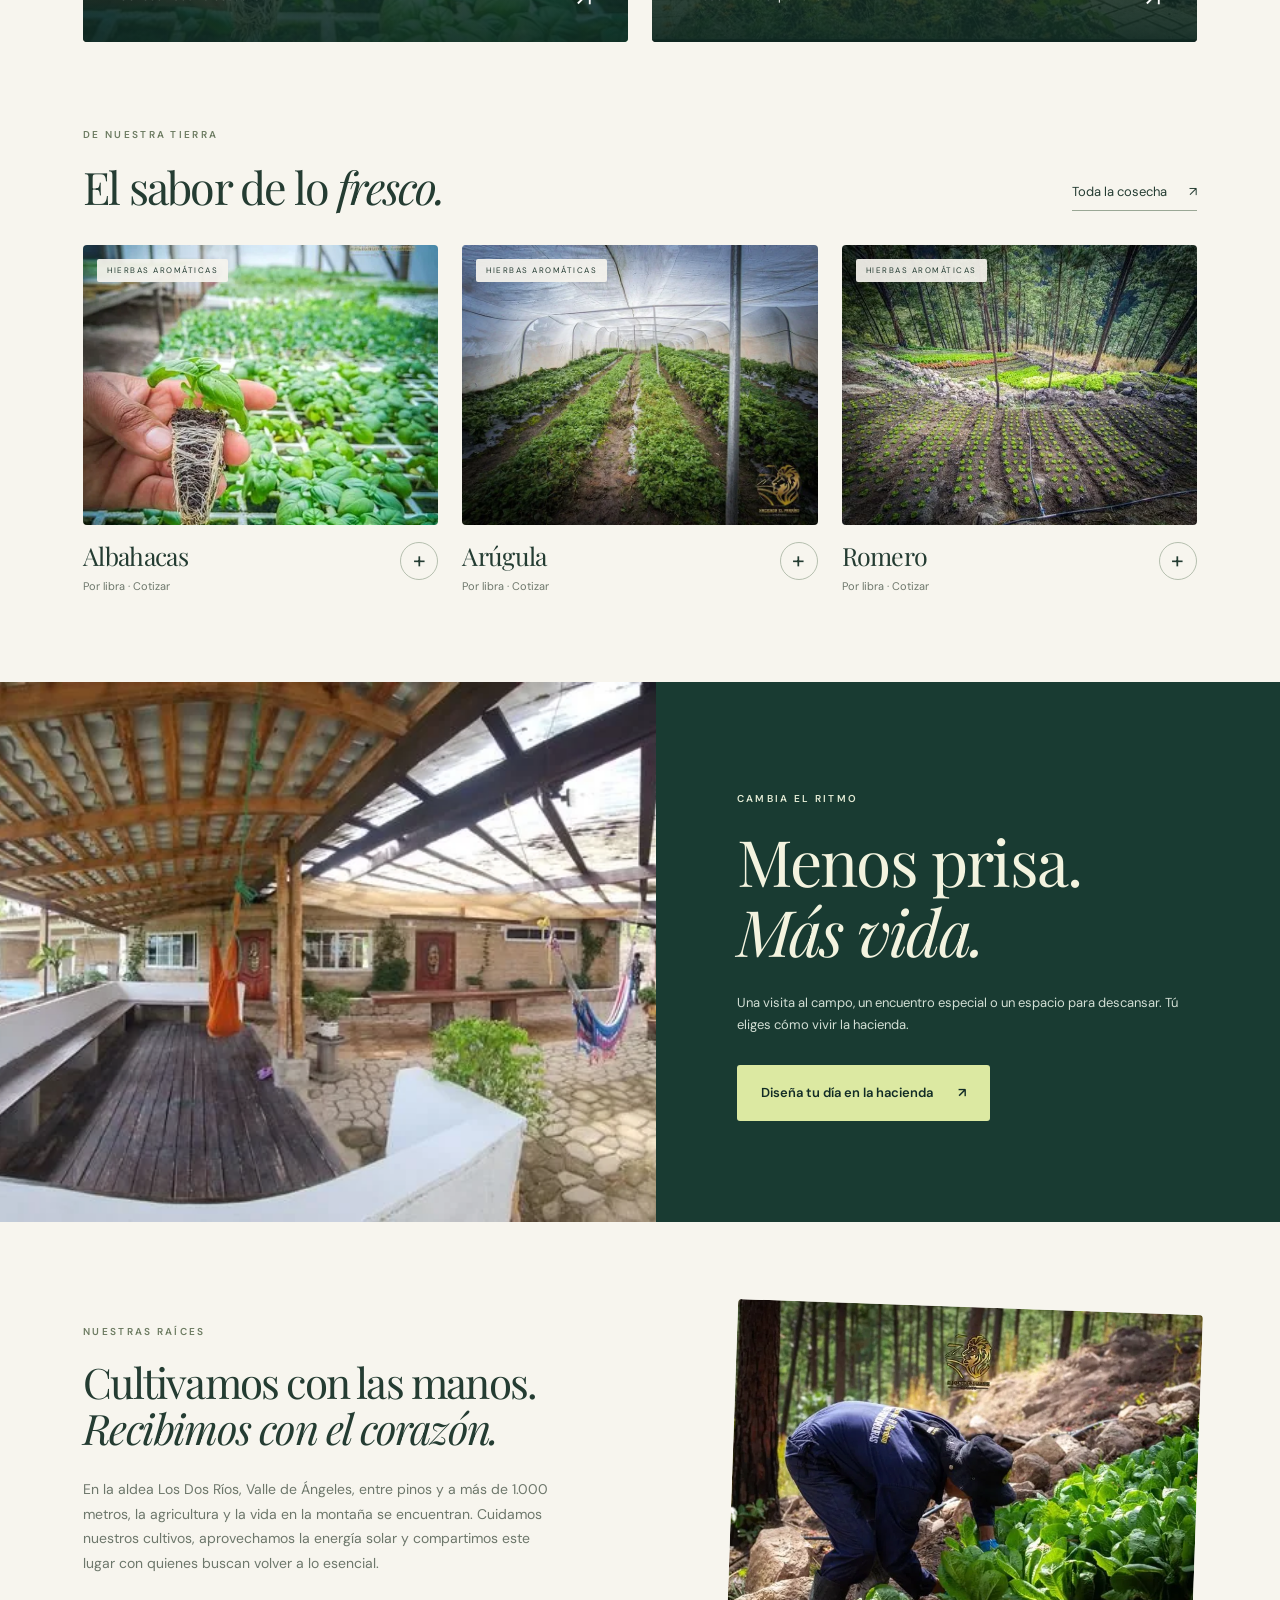
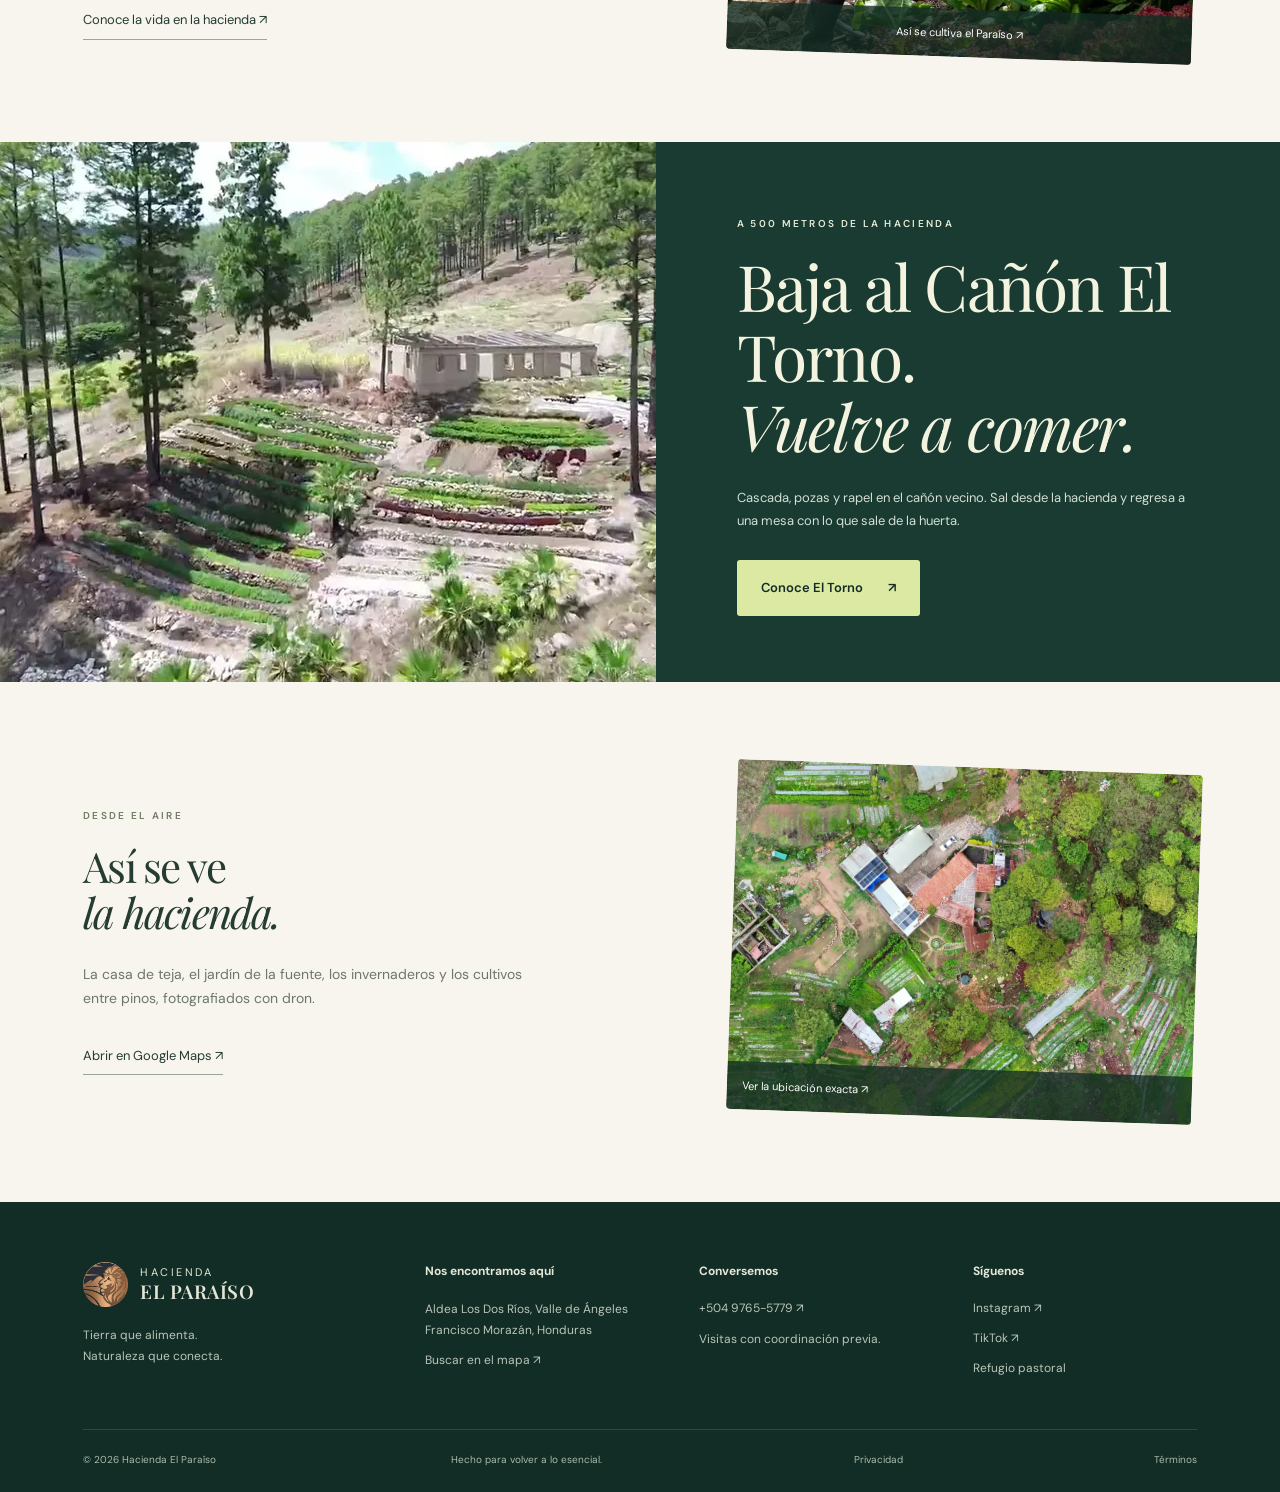
==== commit bfb57e3d: "fix: dirección de la ficha de Google Maps (Aldea Los Dos Ríos, Valle de Ángeles) Co-Authored-By: Cla" ====
--- a/index.html
+++ b/index.html
@@ -36,7 +36,9 @@
    "telephone": "+504 9765-5779",
    "address": {
     "@type": "PostalAddress",
+    "streetAddress": "Aldea Los Dos Ríos",
     "addressLocality": "Valle de Ángeles",
+    "postalCode": "11101",
     "addressRegion": "Francisco Morazán",
     "addressCountry": "HN"
    },
@@ -45,7 +47,7 @@
     "latitude": 14.10456,
     "longitude": -87.01338
    },
-   "hasMap": "https://www.google.com/maps?q=14.10456,-87.01338",
+   "hasMap": "https://maps.google.com/?cid=10759268400108031236",
    "sameAs": [
     "https://www.instagram.com/haciendaelparaisohn/",
     "https://www.tiktok.com/@haciendaelparaisohn"
@@ -79,13 +81,13 @@
   </div>
   <section class="section harvest-preview"><div class="section-top"><div><p class="eyebrow">DE NUESTRA TIERRA</p><h2>El sabor de lo <em>fresco.</em></h2></div><a class="text-link" href="cosecha.html">Toda la cosecha <span>↗</span></a></div><div class="preview-products" id="home-products"></div></section>
   <section class="experience-banner"><img src="img/turismo.webp" alt="Terraza cubierta de Hacienda El Paraíso" loading="lazy"><div><p class="eyebrow light">CAMBIA EL RITMO</p><h2>Menos prisa.<br><em>Más vida.</em></h2><p>Una visita al campo, un encuentro especial o un espacio para descansar. Tú eliges cómo vivir la hacienda.</p><button class="btn" data-plan="Visita a la hacienda">Diseña tu día en la hacienda <span>↗</span></button></div></section>
-  <section class="section roots"><div><p class="eyebrow">NUESTRAS RAÍCES</p><h2>Cultivamos con las manos.<br><em>Recibimos con el corazón.</em></h2><p>En Valle de Ángeles, entre pinos y a más de 1.000 metros, la agricultura y la vida en la montaña se encuentran. Cuidamos nuestros cultivos, aprovechamos la energía solar y compartimos este lugar con quienes buscan volver a lo esencial.</p><a href="experiencias.html" class="text-link">Conoce la vida en la hacienda ↗</a></div><button data-gallery="4" class="root-photo"><img src="img/producto-hortalizas.webp" alt="Trabajo de cosecha manual en la hacienda" loading="lazy"><span>Así se cultiva el Paraíso ↗</span></button></section>
+  <section class="section roots"><div><p class="eyebrow">NUESTRAS RAÍCES</p><h2>Cultivamos con las manos.<br><em>Recibimos con el corazón.</em></h2><p>En la aldea Los Dos Ríos, Valle de Ángeles, entre pinos y a más de 1.000 metros, la agricultura y la vida en la montaña se encuentran. Cuidamos nuestros cultivos, aprovechamos la energía solar y compartimos este lugar con quienes buscan volver a lo esencial.</p><a href="experiencias.html" class="text-link">Conoce la vida en la hacienda ↗</a></div><button data-gallery="4" class="root-photo"><img src="img/producto-hortalizas.webp" alt="Trabajo de cosecha manual en la hacienda" loading="lazy"><span>Así se cultiva el Paraíso ↗</span></button></section>
 
   <section class="experience-banner"><img src="img/torno-uiB7cNomqh4.webp" alt="Cañón El Torno, a pocos minutos de la hacienda" loading="lazy"><div><p class="eyebrow light">A 500 METROS DE LA HACIENDA</p><h2>Baja al Cañón El Torno.<br><em>Vuelve a comer.</em></h2><p>Cascada, pozas y rapel en el cañón vecino. Sal desde la hacienda y regresa a una mesa con lo que sale de la huerta.</p><a class="btn" href="el-torno.html">Conoce El Torno <span>↗</span></a></div></section>
-  <section class="section roots"><div><p class="eyebrow">DESDE EL AIRE</p><h2>Así se ve<br><em>la hacienda.</em></h2><p>La casa de teja, el jardín de la fuente, los invernaderos y los cultivos entre pinos, fotografiados con dron.</p><a href="https://www.google.com/maps?q=14.10456,-87.01338" class="text-link" target="_blank" rel="noopener">Abrir en Google Maps ↗</a></div><a class="root-photo" href="https://www.google.com/maps?q=14.10456,-87.01338" target="_blank" rel="noopener"><img src="img/aerea-dron.webp" alt="Vista aérea de Hacienda El Paraíso tomada con dron" loading="lazy" width="1400" height="788"><span>Ver la ubicación exacta ↗</span></a></section>
+  <section class="section roots"><div><p class="eyebrow">DESDE EL AIRE</p><h2>Así se ve<br><em>la hacienda.</em></h2><p>La casa de teja, el jardín de la fuente, los invernaderos y los cultivos entre pinos, fotografiados con dron.</p><a href="https://maps.google.com/?cid=10759268400108031236" class="text-link" target="_blank" rel="noopener">Abrir en Google Maps ↗</a></div><a class="root-photo" href="https://maps.google.com/?cid=10759268400108031236" target="_blank" rel="noopener"><img src="img/aerea-dron.webp" alt="Vista aérea de Hacienda El Paraíso tomada con dron" loading="lazy" width="1400" height="788"><span>Ver la ubicación exacta ↗</span></a></section>
 </section>
 </main>
-<footer><div class="footer-main"><div><a class="brand" href="./"><img src="img/emblema.webp" alt="" width="50" height="50"><span>HACIENDA <strong>EL PARAÍSO</strong></span></a><p>Tierra que alimenta.<br>Naturaleza que conecta.</p></div><div><h4>Nos encontramos aquí</h4><p>Valle de Ángeles<br>Francisco Morazán, Honduras</p><a href="https://www.google.com/maps?q=14.10456,-87.01338" target="_blank" rel="noopener">Buscar en el mapa ↗</a></div><div><h4>Conversemos</h4><a href="https://wa.me/50497655779" target="_blank" rel="noopener">+504 9765-5779 ↗</a><p>Visitas con coordinación previa.</p></div><div><h4>Síguenos</h4><a href="https://www.instagram.com/haciendaelparaisohn/" target="_blank" rel="noopener">Instagram ↗</a><a href="https://www.tiktok.com/@haciendaelparaisohn" target="_blank" rel="noopener">TikTok ↗</a><a href="refugio-pastoral.html">Refugio pastoral</a></div></div><div class="footer-bottom"><span>© <span id="year">2026</span> Hacienda El Paraíso</span><span>Hecho para volver a lo esencial.</span><a href="privacidad.html">Privacidad</a><a href="terminos.html">Términos</a></div></footer>
+<footer><div class="footer-main"><div><a class="brand" href="./"><img src="img/emblema.webp" alt="" width="50" height="50"><span>HACIENDA <strong>EL PARAÍSO</strong></span></a><p>Tierra que alimenta.<br>Naturaleza que conecta.</p></div><div><h4>Nos encontramos aquí</h4><p>Aldea Los Dos Ríos, Valle de Ángeles<br>Francisco Morazán, Honduras</p><a href="https://maps.google.com/?cid=10759268400108031236" target="_blank" rel="noopener">Buscar en el mapa ↗</a></div><div><h4>Conversemos</h4><a href="https://wa.me/50497655779" target="_blank" rel="noopener">+504 9765-5779 ↗</a><p>Visitas con coordinación previa.</p></div><div><h4>Síguenos</h4><a href="https://www.instagram.com/haciendaelparaisohn/" target="_blank" rel="noopener">Instagram ↗</a><a href="https://www.tiktok.com/@haciendaelparaisohn" target="_blank" rel="noopener">TikTok ↗</a><a href="refugio-pastoral.html">Refugio pastoral</a></div></div><div class="footer-bottom"><span>© <span id="year">2026</span> Hacienda El Paraíso</span><span>Hecho para volver a lo esencial.</span><a href="privacidad.html">Privacidad</a><a href="terminos.html">Términos</a></div></footer>
 <button class="floating-plan" data-plan="Visita a la hacienda"><span>✳</span> Tu próxima escapada <span>↗</span></button>
 <div class="toast" role="status" aria-live="polite" id="toast"></div>
 <dialog id="cart-dialog" class="drawer" aria-label="Tu canasta"><div class="dialog-head"><div><p class="eyebrow">DEL CAMPO A TU MESA</p><h2>Tu <em>canasta.</em></h2></div><button class="close" data-close aria-label="Cerrar canasta">×</button></div><div id="cart-items"></div><form id="cart-form"><label>Tu nombre o negocio<input name="name" autocomplete="name" required placeholder="¿Para quién es la cosecha?" maxlength="100"></label><label>Entrega<select name="delivery"><option>Consultar entrega en Tegucigalpa</option><option>Consultar entrega en Valle de Ángeles</option><option>Consultar retiro en la hacienda</option></select></label><label>¿Algo más que debamos saber?<textarea name="notes" rows="2" placeholder="Frecuencia, cantidades especiales…" maxlength="1000"></textarea></label><p class="form-note">Cotizaremos los productos y la entrega contigo. No se realiza ningún cobro ni se confirma un pedido aquí.</p><button class="btn dark full" id="cart-submit" type="submit">Consultar mi canasta por WhatsApp ↗</button></form></dialog>
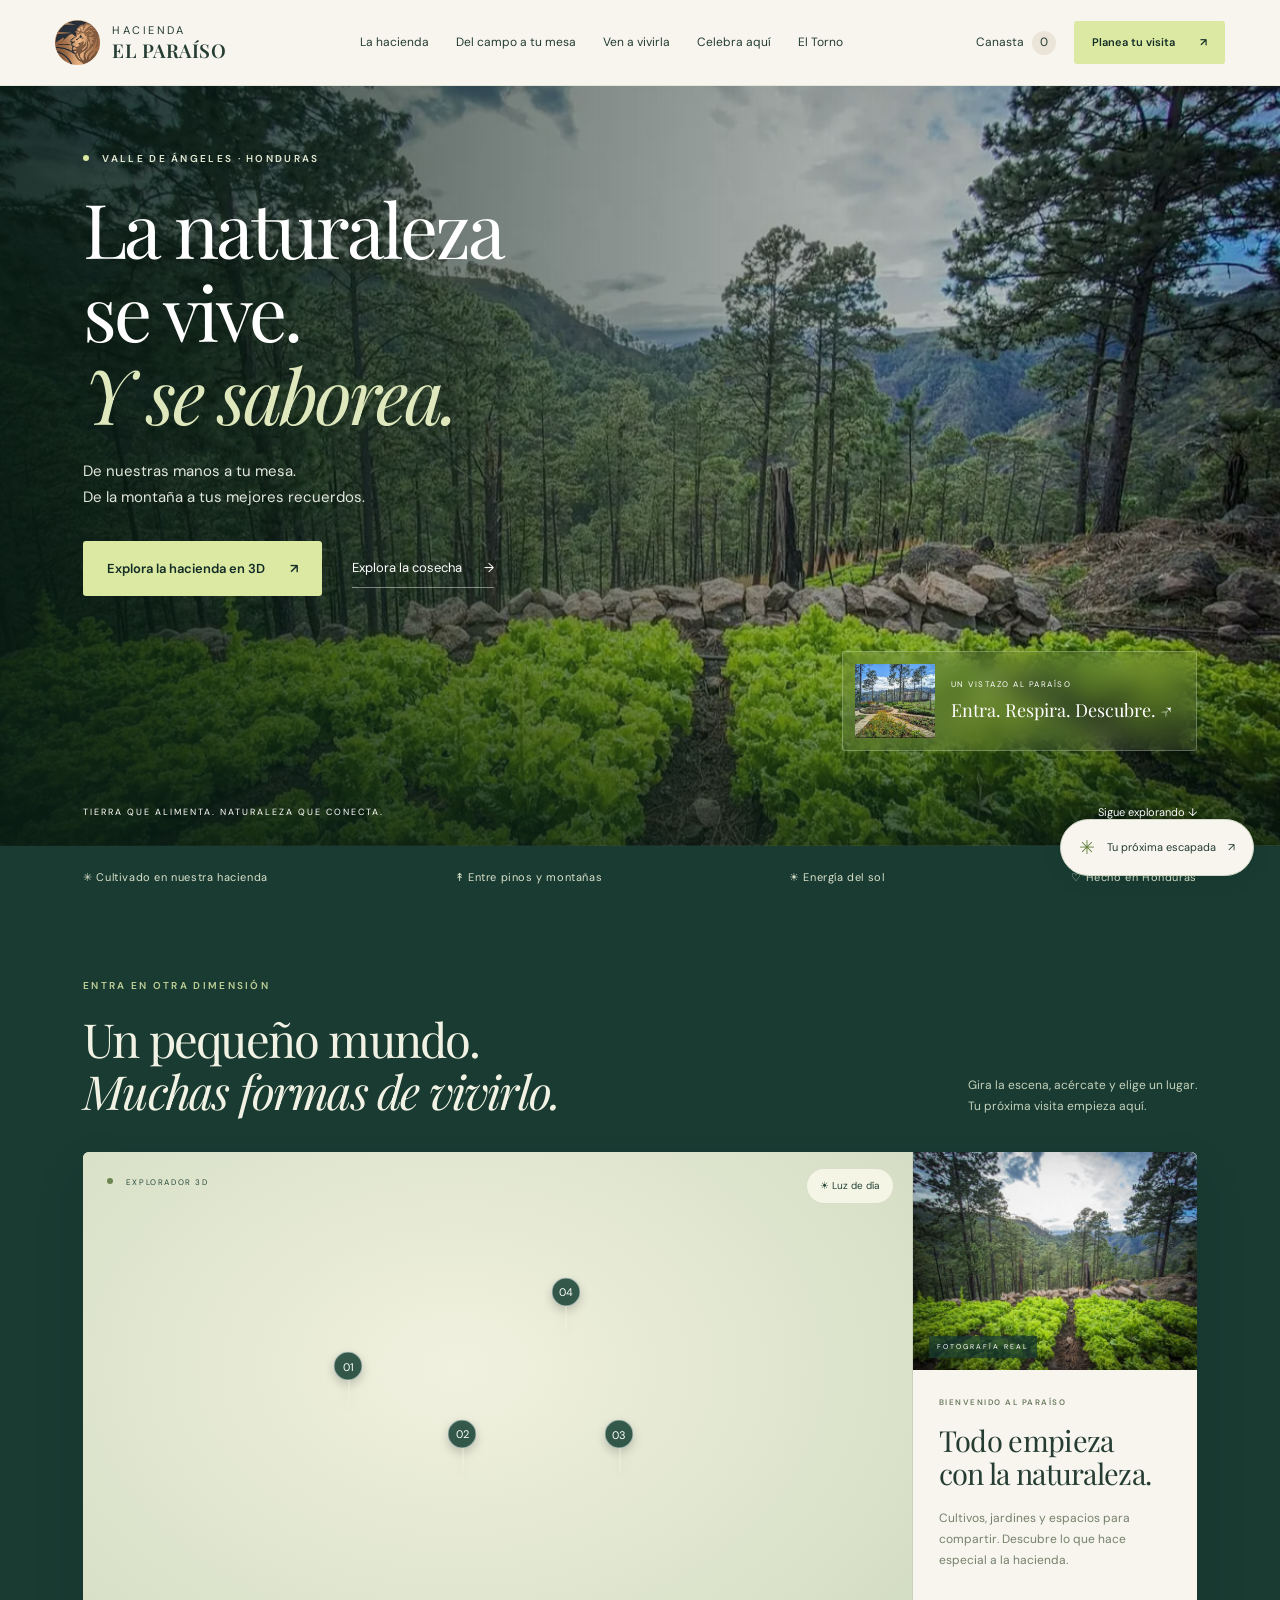
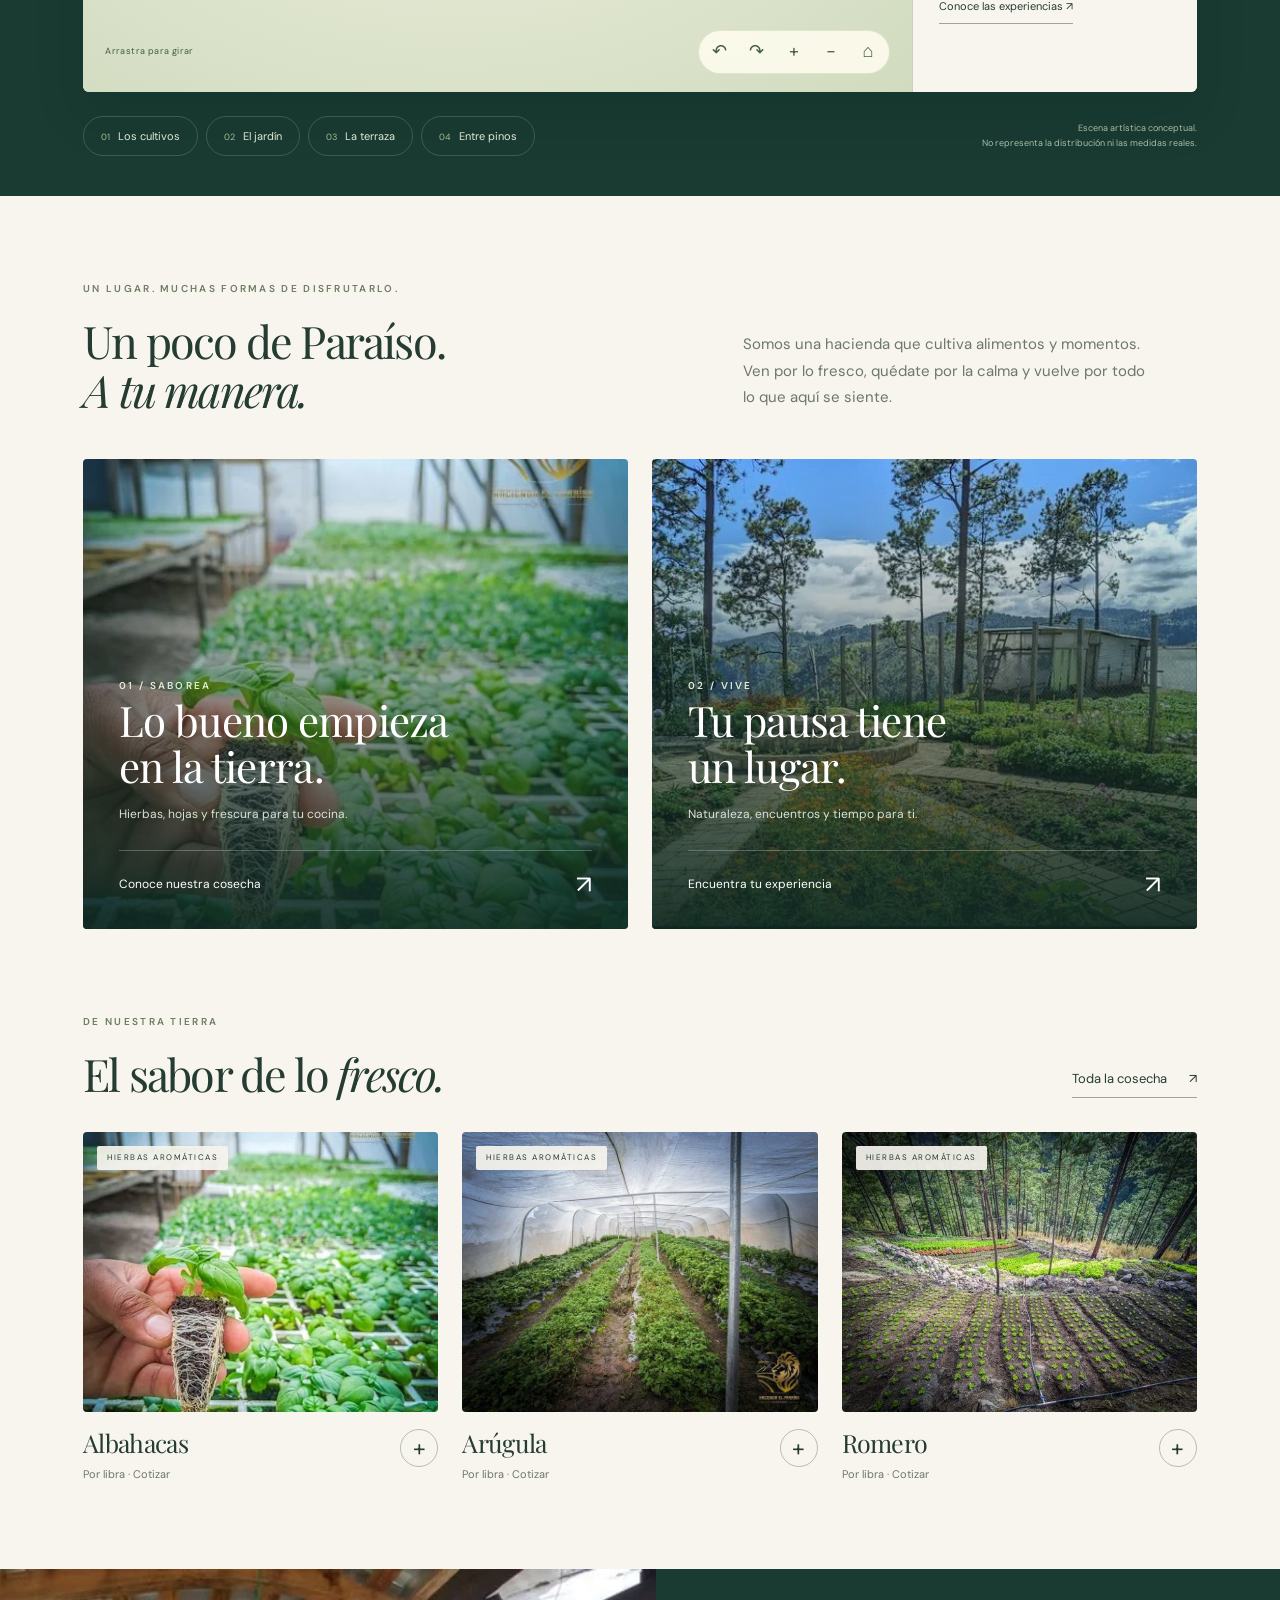
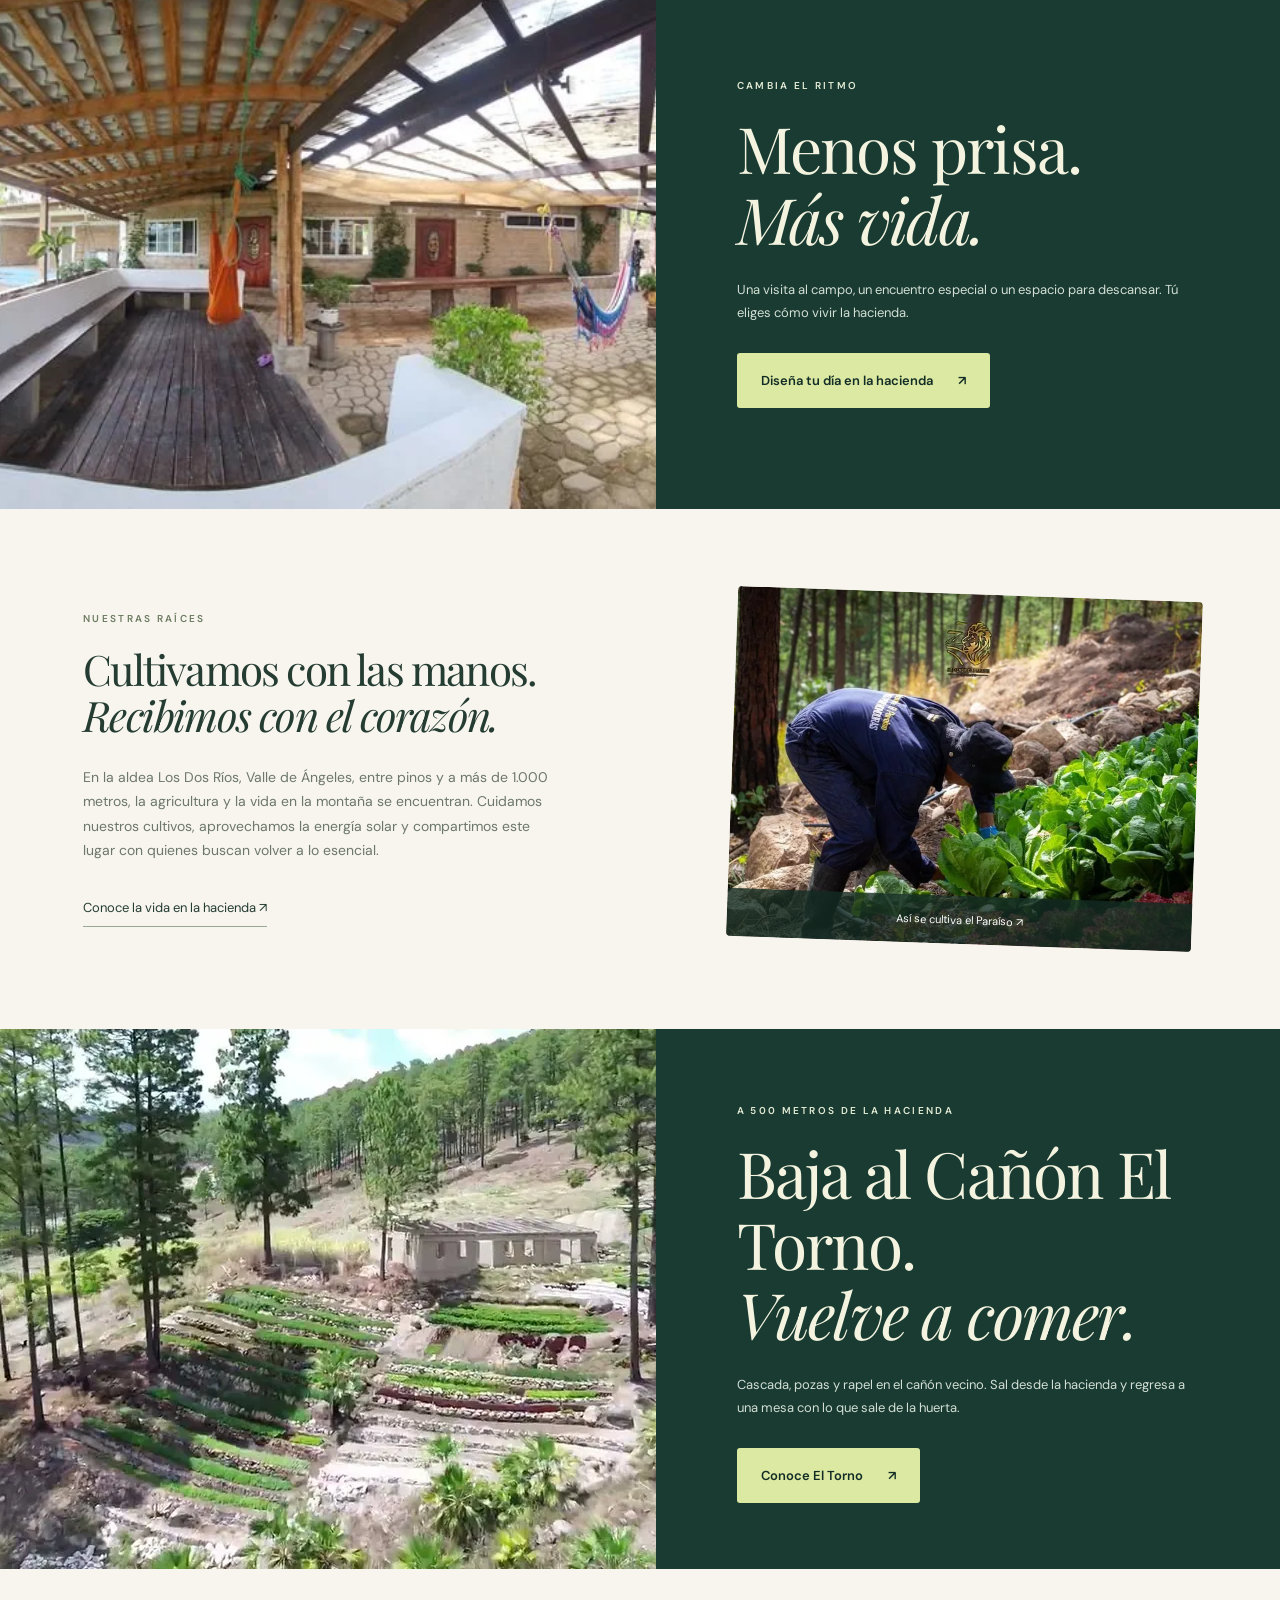
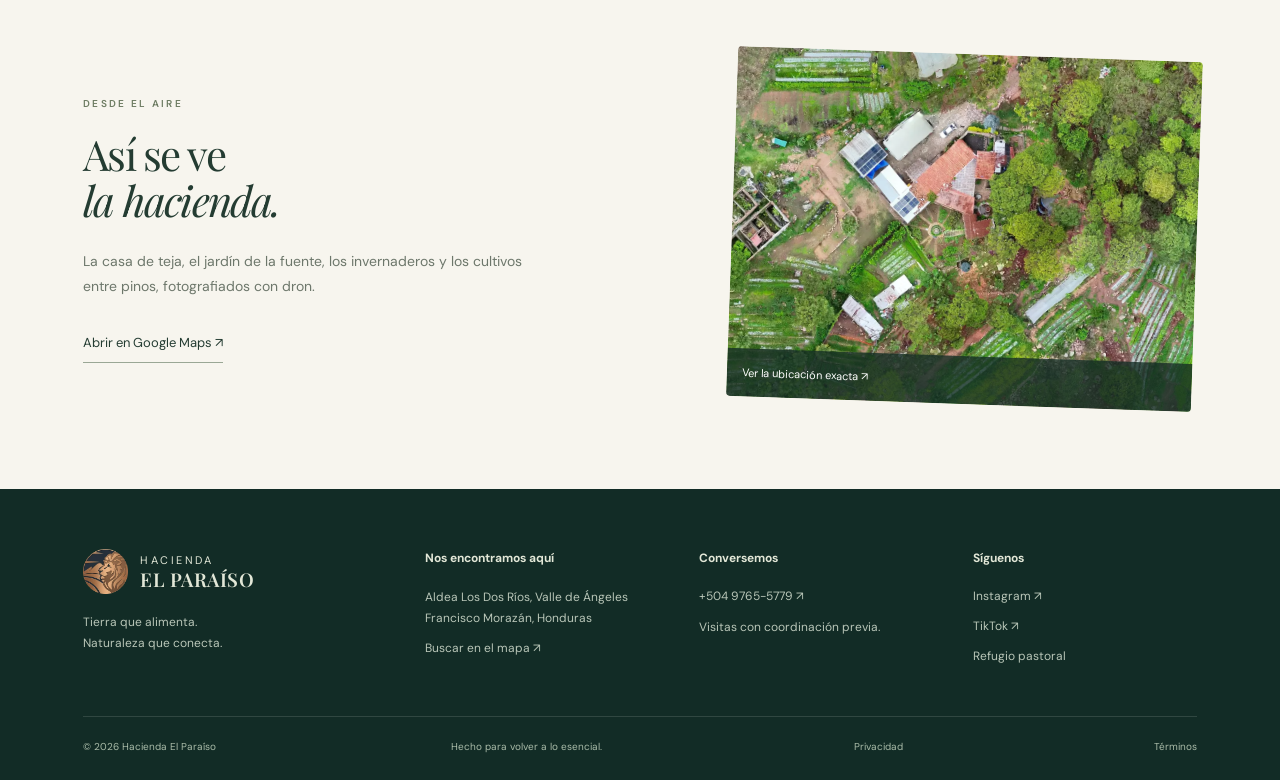
==== commit 7a9cd8ca: "feat: explorador 3D de la hacienda en la portada Trae la versión nueva del diseño de ChatGPT: escena" ====
--- a/index.html
+++ b/index.html
@@ -17,7 +17,7 @@
   <link rel="icon" type="image/png" sizes="32x32" href="img/favicon-32.png">
   <link rel="apple-touch-icon" href="img/apple-touch-icon.png">
   <link rel="preconnect" href="https://fonts.googleapis.com"><link rel="preconnect" href="https://fonts.gstatic.com" crossorigin>
-  <link rel="stylesheet" href="style.css"><script src="app.js" defer></script>
+  <link rel="stylesheet" href="style.css"><script src="app.js" defer></script><script src="scene-loader.js" defer></script>
   <script type="application/ld+json">
 {
  "@context": "https://schema.org",
@@ -69,11 +69,27 @@
   <div class="hero">
     <img class="hero-img" src="img/hero.webp" width="1200" height="900" alt="Cultivos verdes entre pinos y montañas de Hacienda El Paraíso" fetchpriority="high">
     <div class="hero-shade"></div>
-    <div class="hero-content"><p class="eyebrow light"><span class="dot"></span> VALLE DE ÁNGELES · HONDURAS</p><h1>La naturaleza<br>se vive.<br><em>Y se saborea.</em></h1><p class="hero-copy">De nuestras manos a tu mesa.<br>De la montaña a tus mejores recuerdos.</p><div class="hero-buttons"><a class="btn" href="experiencias.html">Descubre tu próxima escapada <span>↗</span></a><a class="text-link light" href="cosecha.html">Explora la cosecha <span>→</span></a></div></div>
+    <div class="hero-content"><p class="eyebrow light"><span class="dot"></span> VALLE DE ÁNGELES · HONDURAS</p><h1>La naturaleza<br>se vive.<br><em>Y se saborea.</em></h1><p class="hero-copy">De nuestras manos a tu mesa.<br>De la montaña a tus mejores recuerdos.</p><div class="hero-buttons"><a class="btn" href="#explora-3d">Explora la hacienda en 3D <span>↗</span></a><a class="text-link light" href="cosecha.html">Explora la cosecha <span>→</span></a></div></div>
     <button class="photo-peek" data-gallery="1"><img src="img/historia.webp" alt="Jardín de la hacienda"><span>UN VISTAZO AL PARAÍSO<br><strong>Entra. Respira. Descubre. ↗</strong></span></button>
     <div class="hero-bottom"><span>TIERRA QUE ALIMENTA. NATURALEZA QUE CONECTA.</span><a href="#dos-caminos">Sigue explorando ↓</a></div>
   </div>
   <div class="values-strip"><span>✳ Cultivado en nuestra hacienda</span><span>↟ Entre pinos y montañas</span><span>☀ Energía del sol</span><span>♡ Hecho en Honduras</span></div>
+  <section class="world-section" id="explora-3d" aria-labelledby="world-title">
+    <div class="world-heading"><div><p class="eyebrow light">ENTRA EN OTRA DIMENSIÓN</p><h2 id="world-title">Un pequeño mundo.<br><em>Muchas formas de vivirlo.</em></h2></div><p>Gira la escena, acércate y elige un lugar.<br>Tu próxima visita empieza aquí.</p></div>
+    <div class="world-shell">
+      <div class="world-view" id="world-view">
+        <div class="world-badge"><span class="dot"></span> EXPLORADOR 3D</div>
+        <button class="world-light" id="world-light" aria-pressed="false">☀ Luz de día</button>
+        <div id="world-canvas" tabindex="0" role="group" aria-label="Escena 3D conceptual de la hacienda. Usa las flechas para girar y los botones para acercarte."></div>
+        <div id="world-loading" class="world-loading"><span>✳</span><p>Preparando tu ventana al Paraíso…</p></div>
+        <div id="world-fallback" class="world-fallback" hidden><img src="img/historia.webp" alt="Jardín real de la hacienda"><p>Explora los lugares con los botones de abajo. La vista 3D no está disponible en este navegador.</p></div>
+        <div id="world-hotspots" class="world-hotspots"></div>
+        <div class="world-controls"><span>Arrastra para girar</span><div><button data-world-control="left" aria-label="Girar a la izquierda">↶</button><button data-world-control="right" aria-label="Girar a la derecha">↷</button><button data-world-control="in" aria-label="Acercar escena">+</button><button data-world-control="out" aria-label="Alejar escena">−</button><button data-world-control="reset" aria-label="Restablecer vista">⌂</button></div></div>
+      </div>
+      <aside class="world-story" aria-live="polite"><div class="world-story-photo"><img id="world-photo" src="img/hero.webp" alt="Cultivos entre los pinos de la hacienda"><span>FOTOGRAFÍA REAL</span></div><div class="world-story-body"><p class="eyebrow" id="world-category">BIENVENIDO AL PARAÍSO</p><h3 id="world-name">Todo empieza<br>con la naturaleza.</h3><p id="world-description">Cultivos, jardines y espacios para compartir. Descubre lo que hace especial a la hacienda.</p><a class="text-link" id="world-link" href="experiencias.html">Conoce las experiencias ↗</a></div></aside>
+    </div>
+    <div class="world-bottom"><div class="world-places" role="group" aria-label="Lugares de la escena"><button data-world-place="cultivos" aria-pressed="false">01 <span>Los cultivos</span></button><button data-world-place="jardin" aria-pressed="false">02 <span>El jardín</span></button><button data-world-place="terraza" aria-pressed="false">03 <span>La terraza</span></button><button data-world-place="bosque" aria-pressed="false">04 <span>Entre pinos</span></button></div><p>Escena artística conceptual.<br>No representa la distribución ni las medidas reales.</p></div>
+  </section>
   <section class="section intro" id="dos-caminos"><div><p class="eyebrow">UN LUGAR. MUCHAS FORMAS DE DISFRUTARLO.</p><h2>Un poco de Paraíso.<br><em>A tu manera.</em></h2></div><p>Somos una hacienda que cultiva alimentos y momentos. Ven por lo fresco, quédate por la calma y vuelve por todo lo que aquí se siente.</p></section>
   <div class="path-grid section-pad">
     <a class="path-card" href="cosecha.html"><img src="img/producto-hierbas.webp" alt="Cosecha fresca en el invernadero" loading="lazy"><div><span class="eyebrow light">01 / SABOREA</span><h3>Lo bueno empieza<br>en la tierra.</h3><p>Hierbas, hojas y frescura para tu cocina.</p><span class="card-link">Conoce nuestra cosecha <b>↗</b></span></div></a>
--- a/style.css
+++ b/style.css
@@ -4,6 +4,13 @@
 @media(max-width:1150px){.header{gap:20px;padding:0 4%}.header nav{gap:18px;font-size:11px}.nav-actions{gap:12px}.nav-actions>.btn{display:none}.hero-content{padding-top:70px}.hero{height:700px;min-height:600px}.photo-peek{right:4%;bottom:85px}.hero-buttons{gap:25px}.roots{gap:45px}.experience-banner>div{padding:50px 12%}.experience-banner h2{font-size:54px}}
 @media(max-width:760px){h1{letter-spacing:-2px}h2{letter-spacing:-1px}.header{height:72px;padding:0 20px}.brand img{width:38px;height:38px}.brand span{font-size:8px}.brand strong{font-size:16px}.nav-actions{margin-left:auto;gap:16px}.bag{font-size:10px}.menu-toggle{display:block;font-size:22px;padding:0}.header nav{display:none;position:absolute;top:72px;left:0;right:0;background:var(--cream);padding:15px 25px 25px;box-shadow:0 15px 15px #0001}.header nav.open{display:flex;flex-direction:column;gap:0}.header nav a{font-size:15px;padding:13px 0}.header nav a.active:after{bottom:7px;width:35px}.hero{height:710px;min-height:0;max-height:calc(100svh - 72px)}.hero-content{padding:48px 25px}.hero h1{font-size:59px}.hero-shade{background:linear-gradient(90deg,#10271ed4,#10271e55),linear-gradient(0deg,#10271eb8,transparent)}.hero-img{object-position:60% center}.hero-copy{font-size:13px;margin-top:25px}.hero-buttons{align-items:start;flex-direction:column;gap:10px;margin-top:25px}.hero-buttons .btn{font-size:11px;padding:15px 18px;gap:12px}.hero-buttons .text-link{font-size:12px}.photo-peek{display:none}.hero-bottom{left:25px;right:25px;bottom:25px}.hero-bottom>span{font-size:7px;letter-spacing:1px;max-width:200px}.hero-bottom a{font-size:10px}.values-strip{display:grid;grid-template-columns:1fr 1fr;padding:20px 25px;gap:15px;font-size:9px;letter-spacing:0}.section{padding:55px 25px}.section-pad{margin-left:25px;margin-right:25px}.intro{grid-template-columns:1fr;gap:23px;padding-bottom:30px}.intro>p{font-size:13px}.eyebrow{font-size:9px;letter-spacing:1.5px;margin-bottom:15px}.path-grid{grid-template-columns:1fr;gap:18px}.path-card{height:400px}.path-card>div{left:25px;right:25px;bottom:25px}.path-card h3{font-size:37px}.section-top{align-items:start;gap:20px;flex-direction:column;margin-bottom:28px}.section-top h2{font-size:36px}.preview-products{grid-template-columns:1fr;gap:30px}.preview-products .product{display:grid;grid-template-columns:130px 1fr;gap:18px}.preview-products .product-photo{height:150px}.preview-products .product-bottom{padding-top:10px}.preview-products .product-tag{font-size:7px;left:8px;top:8px;padding:4px 7px}.product h3{font-size:23px}.add-btn{width:33px;height:33px}.experience-banner{grid-template-columns:1fr}.experience-banner>img{height:300px}.experience-banner>div{padding:40px 25px 50px}.experience-banner h2{font-size:48px}.roots{grid-template-columns:1fr;gap:35px}.roots h2{font-size:34px}.root-photo img{height:280px}.page-intro{padding:40px 25px;grid-template-columns:1.3fr 1fr;gap:20px;min-height:0}.page-intro h1{font-size:44px}.page-intro p:not(.eyebrow){font-size:12px;margin-top:18px}.page-intro>img{height:260px;border-radius:90px 90px 3px 3px}.image-caption{display:none}.shop-tools{align-items:stretch;flex-direction:column;gap:15px}.filters{gap:6px}.filters button{padding:9px 12px;font-size:10px}.shop-note{font-size:10px}.product-grid{grid-template-columns:1fr 1fr;gap:30px 15px}.product-grid .product-photo{height:185px}.product-grid .product-tag{font-size:7px;left:9px;top:9px}.product-grid h3{font-size:22px}.product-grid .product-bottom{gap:5px}.product-description{font-size:10px!important}.b2b{grid-template-columns:1fr;margin-bottom:55px}.b2b>div{padding:32px 25px}.b2b>img{height:260px;min-height:0}.experience-hero{height:520px}.experience-hero>div{top:55px;left:25px;right:25px}.experience-hero h1{font-size:49px}.experience-hero>img{object-position:63% center}.experience-tabs{gap:7px}.experience-tabs button{font-size:10px;padding:9px 12px}.experience-detail{grid-template-columns:1fr}.experience-detail>img{height:270px}.experience-detail>div{padding:30px 25px}.experience-detail h3{font-size:32px}.gallery-section{padding-top:0}.gallery-grid{grid-template-columns:1fr 1fr;gap:10px}.gallery-grid button:first-child{grid-column:span 2;grid-row:auto}.gallery-grid button:first-child img{height:240px}.gallery-grid img{height:170px}.questions{grid-template-columns:1fr;gap:15px;padding-top:0}.venue-grid{grid-template-columns:1fr;gap:40px}.venue-grid img{height:270px}.footer-main{grid-template-columns:1fr;gap:30px}.footer-bottom{gap:18px;flex-wrap:wrap}.footer-bottom span:nth-child(2){display:none}footer{padding:45px 25px 90px}.floating-plan{bottom:15px;right:15px;font-size:10px;padding:10px 15px}.planner[open]{display:block}.planner-visual{display:none}.planner-body{padding:35px 22px 25px}.planner-body h2{font-size:31px}.planner-body .eyebrow{padding-right:30px}.planner{max-height:94svh}.drawer{padding:35px 22px}.toast{max-width:90%;width:max-content;font-size:12px}.lightbox>img{height:65svh}.privacy{max-width:92vw;padding:40px 25px}.form-row{grid-template-columns:1.3fr 1fr;gap:10px}}
 @media(prefers-reduced-motion:reduce){*{animation:none!important;transition:none!important}html{scroll-behavior:auto}}
+/* A tactile 3D chapter, with the real hacienda beside its conceptual model. */
+.world-section{background:#193b32;padding:70px 6.5% 40px;color:#f2f2e4;scroll-margin-top:85px}.world-heading{display:flex;align-items:end;justify-content:space-between;gap:40px;margin-bottom:35px}.world-heading h2{font-size:47px}.world-heading>p{font-size:12px;color:#c4d2bc;max-width:300px}.world-heading .eyebrow{color:#becf96}.world-shell{display:grid;grid-template-columns:minmax(0,1fr) 285px;overflow:hidden;border-radius:6px;background:#e9eddf;box-shadow:0 22px 50px #071a1720}.world-view{position:relative;min-height:540px;background:radial-gradient(ellipse at 45% 40%,#f1f1df,#d0dbbf);transition:background 1s;isolation:isolate}.sunset .world-view{background:radial-gradient(ellipse at 45% 40%,#a8aa9b,#636f6a)}#world-canvas{position:absolute;inset:0;cursor:grab;touch-action:pan-y}#world-canvas.dragging{cursor:grabbing}#world-canvas canvas{width:100%;height:100%;display:block}.world-badge{position:absolute;top:24px;left:24px;font-size:8px;letter-spacing:1.6px;z-index:2;color:#294b3e;pointer-events:none}.world-badge .dot{background:#6b8651}.world-light{position:absolute;right:18px;top:16px;background:#fcfaedc9;color:#244237;border:1px solid #62795d30;padding:9px 13px;font-size:10px;border-radius:24px;z-index:3}.world-hotspots{position:absolute;inset:0;pointer-events:none}.world-pin{position:absolute;pointer-events:auto;transform:translate(-50%,-50%);padding:10px;filter:drop-shadow(0 4px 5px #0003)}.world-pin span{display:grid;place-items:center;width:29px;height:29px;border:1px solid #fff9;background:#244c3ee8;color:white;border-radius:50%;font:11px var(--sans);transition:.2s}.world-pin:hover span,.world-pin.active span{background:#e4d29d;color:#223c2b;transform:scale(1.2)}.world-pin:after{content:'';position:absolute;width:1px;height:22px;top:39px;left:50%;background:#f9f5e2a0}.world-controls{position:absolute;bottom:18px;left:22px;right:22px;z-index:3;display:flex;align-items:center;justify-content:space-between;gap:15px;color:#455b44;pointer-events:none}.world-controls>span{font-size:9px;letter-spacing:.4px}.world-controls>div{display:flex;gap:5px;pointer-events:auto;background:#fffdf0d9;padding:5px;border-radius:30px;border:1px solid #80907133;backdrop-filter:blur(10px)}.world-controls button{width:32px;height:32px;border-radius:50%;font-size:18px;display:grid;place-items:center}.world-controls button:hover{background:#dce5c8}.world-controls button:disabled{opacity:.35;cursor:default}.sunset .world-controls>span,.sunset .world-badge{color:#f5efda}.world-story{background:#f7f5ee;color:#243c32;border-left:1px solid #c9d1bd}.world-story-photo{height:218px;position:relative;overflow:hidden}.world-story-photo img{height:100%;transition:opacity .25s}.world-story-photo>span{position:absolute;bottom:12px;left:16px;color:white;font-size:7px;letter-spacing:2px;background:#173b32b0;padding:5px 8px}.world-story-body{padding:26px}.world-story-body>.eyebrow{font-size:8px;letter-spacing:1.5px;margin-bottom:16px}.world-story h3{font-size:29px;line-height:1.15}.world-story-body>p:not(.eyebrow){font-size:12px;color:#75816c;margin:18px 0}.world-story .text-link{font-size:11px;gap:5px}.world-bottom{display:flex;justify-content:space-between;align-items:center;gap:20px;margin-top:24px}.world-bottom>p{font-size:9px;color:#aabda7;line-height:1.6;text-align:right}.world-places{display:flex;gap:8px;flex-wrap:wrap}.world-places button{border:1px solid #a4bb8e44;border-radius:30px;padding:10px 17px;color:#a7bb93;font-size:9px;transition:.2s}.world-places button span{color:#e4ead8;font-size:11px;margin-left:6px}.world-places button.active,.world-places button:hover{background:#dce9a2;color:#415d37}.world-places button.active span,.world-places button:hover span{color:#254331}.world-loading{position:absolute;inset:0;display:flex;flex-direction:column;align-items:center;justify-content:center;color:#35573f;font-size:12px;z-index:5;background:#e4e9d9}.world-loading>span{font-size:48px;animation:worldSpin 4s linear infinite}.world-fallback{position:absolute;inset:0;background:#e4e9d9;z-index:1}.world-fallback img{height:80%;opacity:.85}.world-fallback p{position:absolute;bottom:70px;left:25px;right:25px;background:#f7f5eeef;color:#244237;padding:16px;font-size:12px;border-radius:4px}.path-card{transition:transform .35s ease-out;will-change:transform}.path-card .card-link{transform:translateZ(20px)}@keyframes worldSpin{to{transform:rotate(360deg)}}
+@media(max-width:1050px){.world-shell{grid-template-columns:minmax(0,1fr) 250px}.world-story-body{padding:22px}.world-story h3{font-size:26px}.world-places button{padding:9px 12px}.world-bottom{align-items:start}}
+@media(max-width:760px){.world-section{padding:45px 20px 30px}.world-heading{display:block;margin-bottom:25px}.world-heading h2{font-size:36px}.world-heading>p{margin-top:22px;font-size:12px}.world-shell{grid-template-columns:1fr}.world-view{min-height:370px}.world-badge{top:20px;left:16px;font-size:7px;letter-spacing:1px}.world-light{top:12px;right:12px;font-size:9px}.world-controls{left:12px;right:12px;bottom:12px;gap:8px}.world-controls>span{font-size:8px;max-width:60px}.world-controls button{width:29px;height:29px}.world-story{border-left:0;display:grid;grid-template-columns:105px 1fr}.world-story-photo{height:100%;min-height:235px}.world-story-photo>span{font-size:6px;left:8px;bottom:10px;padding:5px;letter-spacing:1px}.world-story-body{padding:22px 18px}.world-story h3{font-size:24px}.world-story-body>.eyebrow{font-size:7px;margin-bottom:12px}.world-story-body>p:not(.eyebrow){font-size:11px;margin:14px 0}.world-story .text-link{font-size:10px}.world-bottom{display:block;margin-top:20px}.world-places{display:grid;grid-template-columns:1fr 1fr;gap:7px}.world-places button{text-align:left;padding:10px 12px}.world-bottom>p{text-align:left;margin-top:18px;font-size:8px}.world-pin span{width:25px;height:25px;font-size:9px}.world-pin:after{top:35px;height:15px}}
+@media(prefers-reduced-motion:reduce){.world-loading>span{animation:none}.path-card{transform:none!important}}
+
+body.exploring-3d .floating-plan{opacity:0;pointer-events:none}
 
 /* Hacienda El Paraíso — agregados al diseño base */
 .venue-grid.four{grid-template-columns:repeat(4,1fr)}
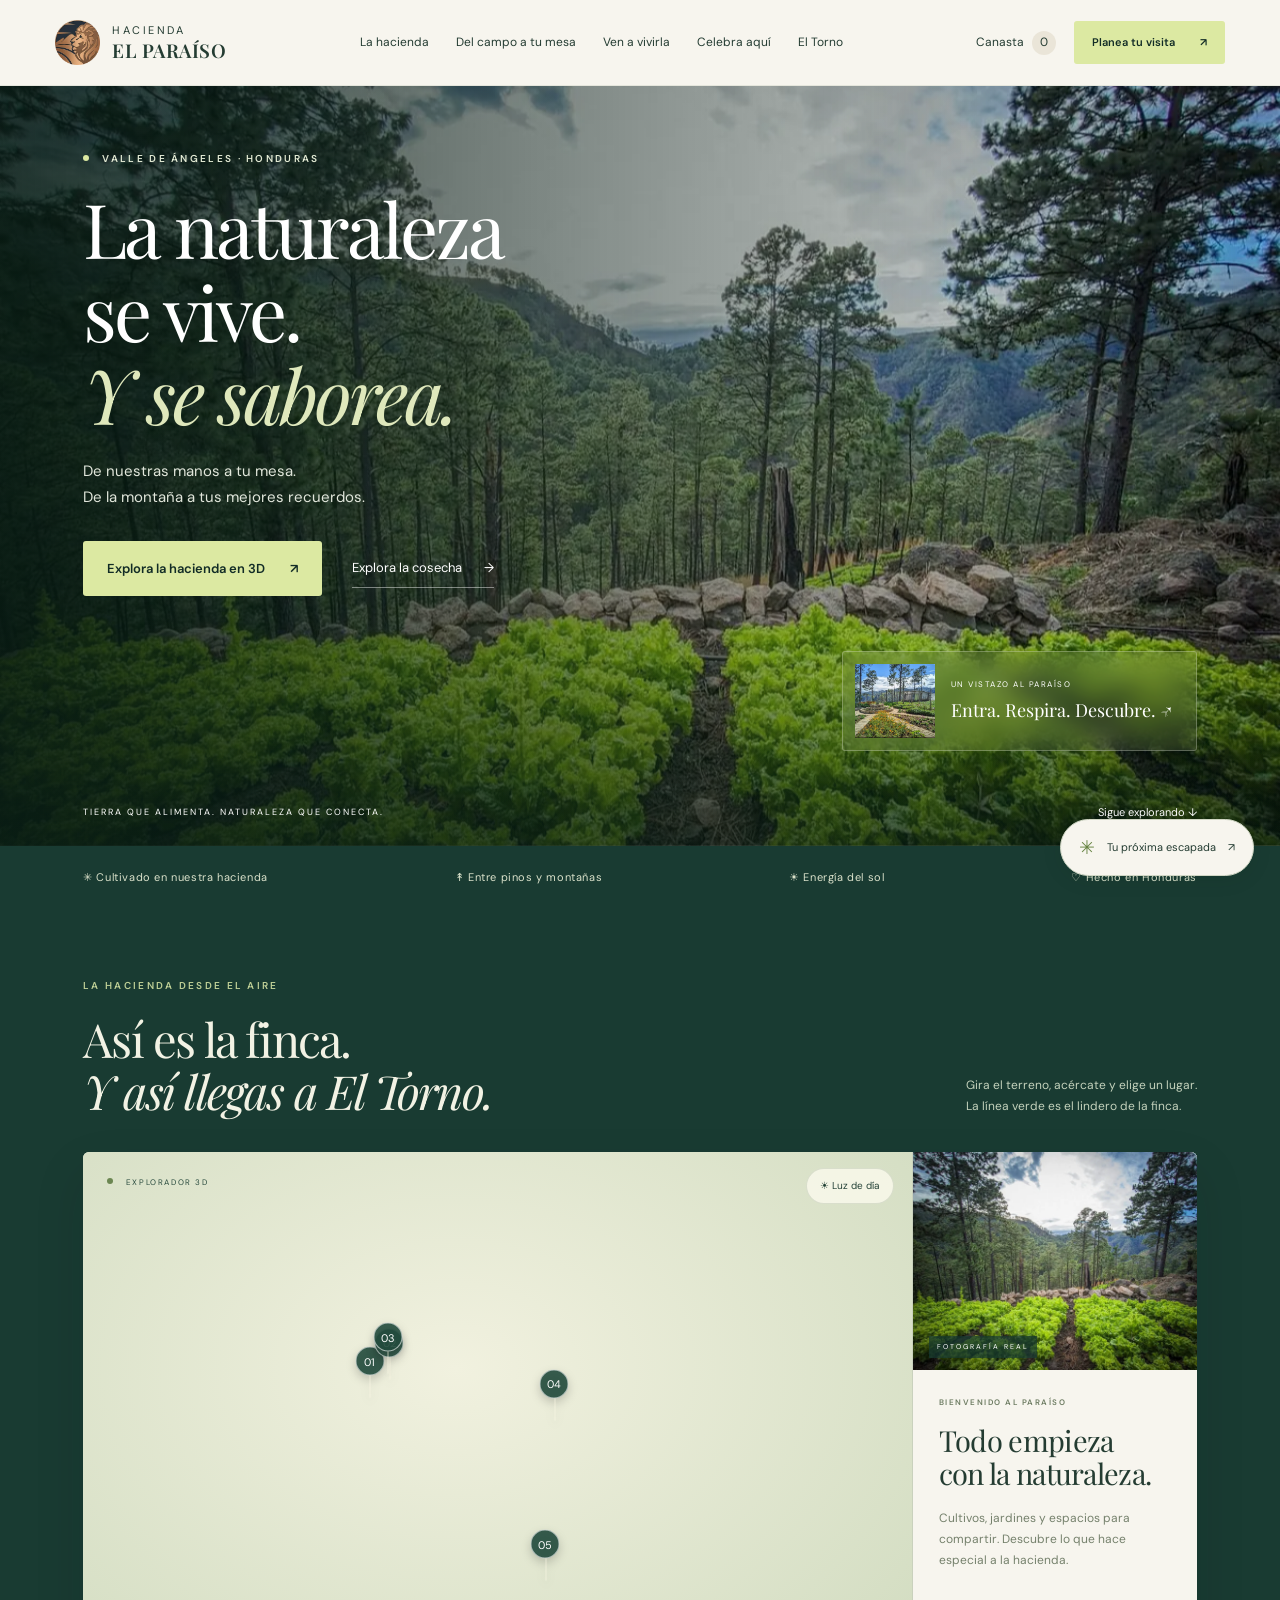
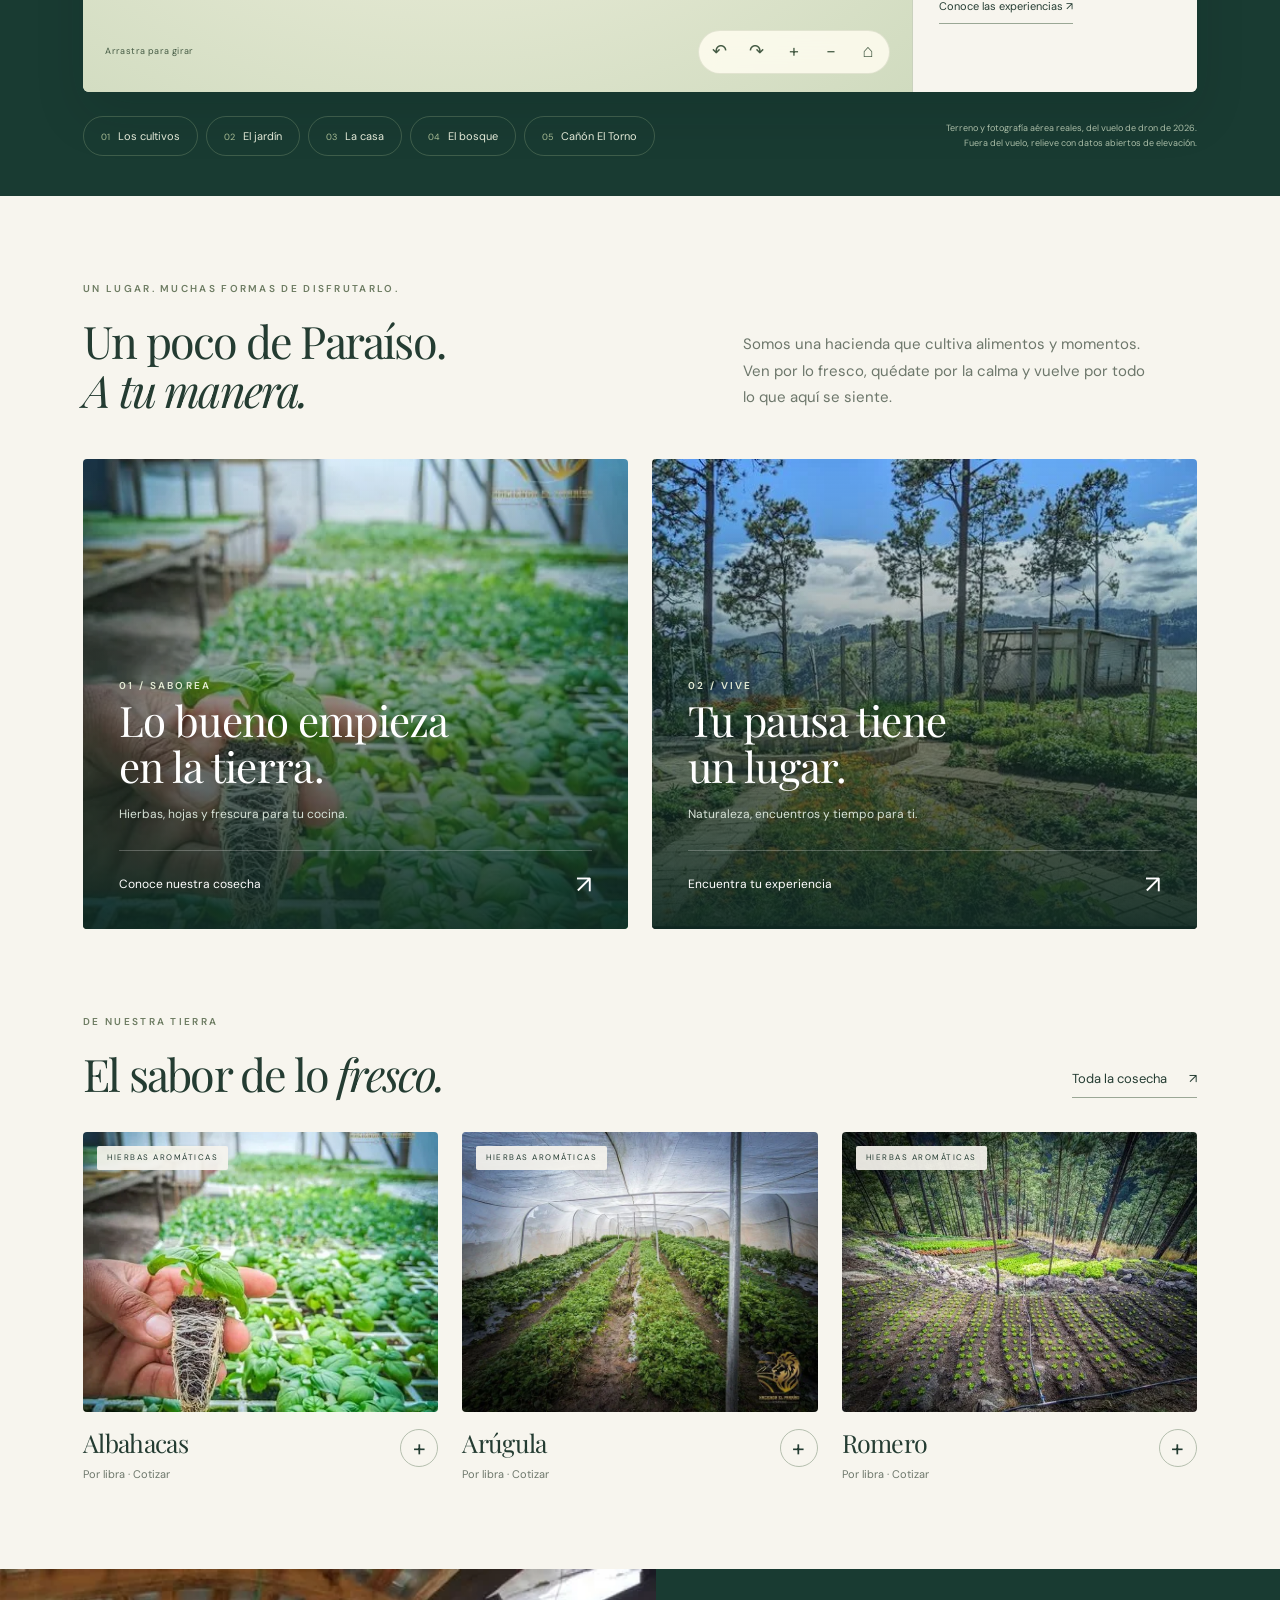
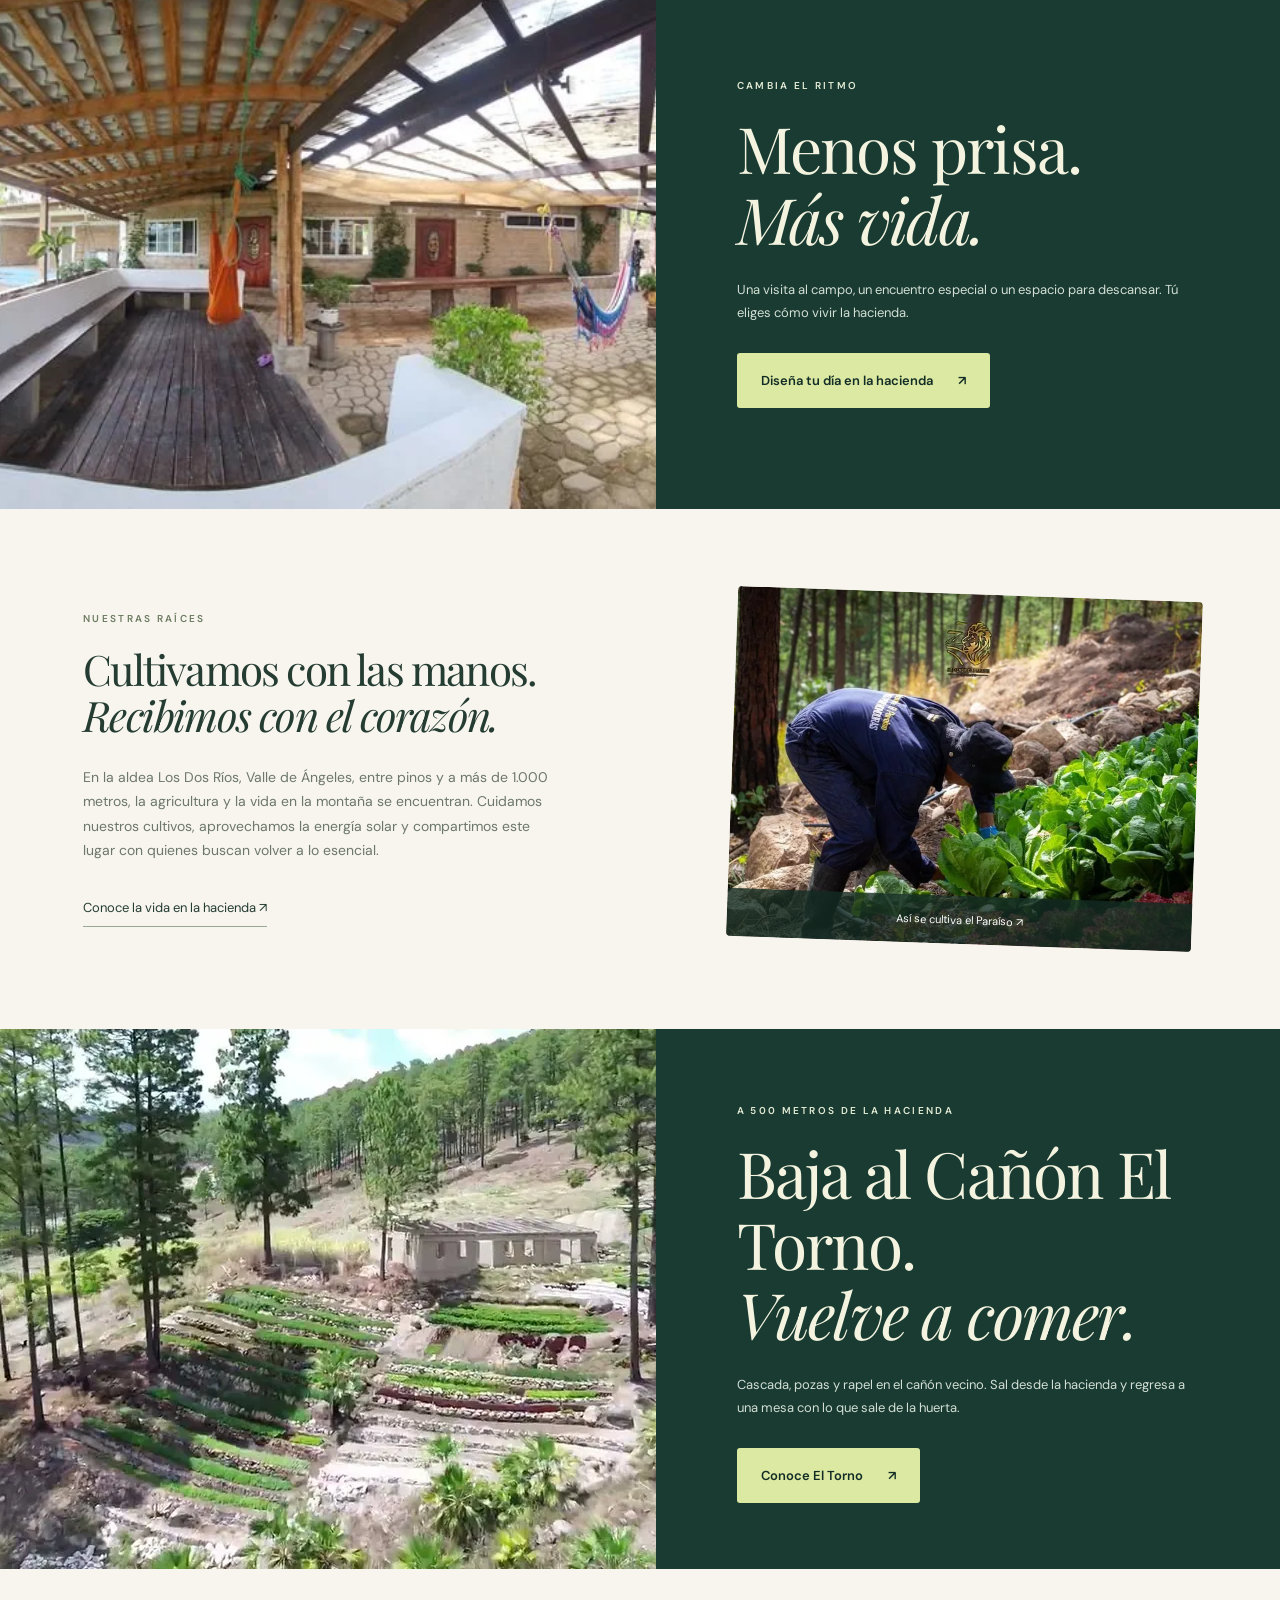
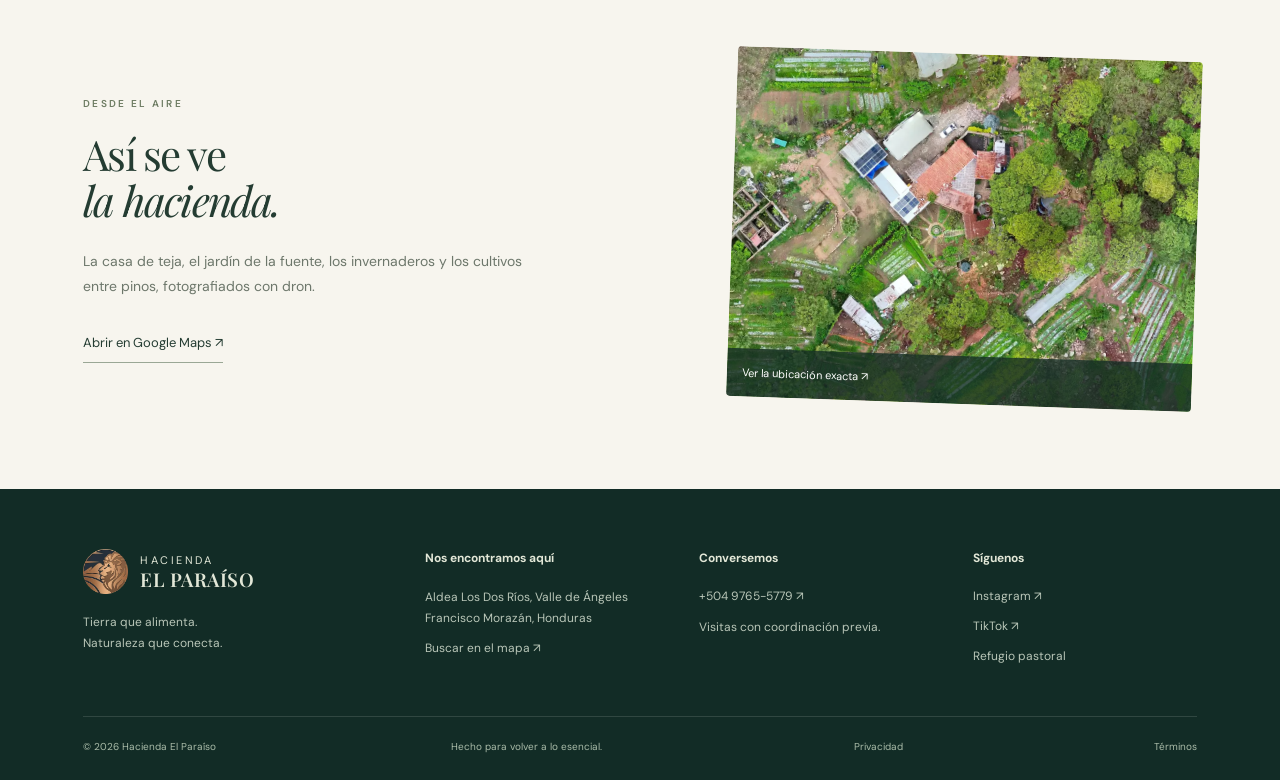
==== commit 8478d796: "feat: explorador 3D con el terreno real de la hacienda La escena conceptual se cambia por el terreno" ====
--- a/index.html
+++ b/index.html
@@ -75,20 +75,20 @@
   </div>
   <div class="values-strip"><span>✳ Cultivado en nuestra hacienda</span><span>↟ Entre pinos y montañas</span><span>☀ Energía del sol</span><span>♡ Hecho en Honduras</span></div>
   <section class="world-section" id="explora-3d" aria-labelledby="world-title">
-    <div class="world-heading"><div><p class="eyebrow light">ENTRA EN OTRA DIMENSIÓN</p><h2 id="world-title">Un pequeño mundo.<br><em>Muchas formas de vivirlo.</em></h2></div><p>Gira la escena, acércate y elige un lugar.<br>Tu próxima visita empieza aquí.</p></div>
+    <div class="world-heading"><div><p class="eyebrow light">LA HACIENDA DESDE EL AIRE</p><h2 id="world-title">Así es la finca.<br><em>Y así llegas a El Torno.</em></h2></div><p>Gira el terreno, acércate y elige un lugar.<br>La línea verde es el lindero de la finca.</p></div>
     <div class="world-shell">
       <div class="world-view" id="world-view">
         <div class="world-badge"><span class="dot"></span> EXPLORADOR 3D</div>
         <button class="world-light" id="world-light" aria-pressed="false">☀ Luz de día</button>
-        <div id="world-canvas" tabindex="0" role="group" aria-label="Escena 3D conceptual de la hacienda. Usa las flechas para girar y los botones para acercarte."></div>
+        <div id="world-canvas" tabindex="0" role="group" aria-label="Terreno 3D real de la hacienda. Usa las flechas para girar y los botones para acercarte."></div>
         <div id="world-loading" class="world-loading"><span>✳</span><p>Preparando tu ventana al Paraíso…</p></div>
-        <div id="world-fallback" class="world-fallback" hidden><img src="img/historia.webp" alt="Jardín real de la hacienda"><p>Explora los lugares con los botones de abajo. La vista 3D no está disponible en este navegador.</p></div>
+        <div id="world-fallback" class="world-fallback" hidden><img src="img/aerea-dron.webp" alt="Vista aérea real de la hacienda tomada con dron"><p>Explora los lugares con los botones de abajo. La vista 3D no está disponible en este navegador.</p></div>
         <div id="world-hotspots" class="world-hotspots"></div>
         <div class="world-controls"><span>Arrastra para girar</span><div><button data-world-control="left" aria-label="Girar a la izquierda">↶</button><button data-world-control="right" aria-label="Girar a la derecha">↷</button><button data-world-control="in" aria-label="Acercar escena">+</button><button data-world-control="out" aria-label="Alejar escena">−</button><button data-world-control="reset" aria-label="Restablecer vista">⌂</button></div></div>
       </div>
       <aside class="world-story" aria-live="polite"><div class="world-story-photo"><img id="world-photo" src="img/hero.webp" alt="Cultivos entre los pinos de la hacienda"><span>FOTOGRAFÍA REAL</span></div><div class="world-story-body"><p class="eyebrow" id="world-category">BIENVENIDO AL PARAÍSO</p><h3 id="world-name">Todo empieza<br>con la naturaleza.</h3><p id="world-description">Cultivos, jardines y espacios para compartir. Descubre lo que hace especial a la hacienda.</p><a class="text-link" id="world-link" href="experiencias.html">Conoce las experiencias ↗</a></div></aside>
     </div>
-    <div class="world-bottom"><div class="world-places" role="group" aria-label="Lugares de la escena"><button data-world-place="cultivos" aria-pressed="false">01 <span>Los cultivos</span></button><button data-world-place="jardin" aria-pressed="false">02 <span>El jardín</span></button><button data-world-place="terraza" aria-pressed="false">03 <span>La terraza</span></button><button data-world-place="bosque" aria-pressed="false">04 <span>Entre pinos</span></button></div><p>Escena artística conceptual.<br>No representa la distribución ni las medidas reales.</p></div>
+    <div class="world-bottom"><div class="world-places" role="group" aria-label="Lugares de la escena"><button data-world-place="cultivos" aria-pressed="false">01 <span>Los cultivos</span></button><button data-world-place="jardin" aria-pressed="false">02 <span>El jardín</span></button><button data-world-place="terraza" aria-pressed="false">03 <span>La casa</span></button><button data-world-place="bosque" aria-pressed="false">04 <span>El bosque</span></button><button data-world-place="torno" aria-pressed="false">05 <span>Cañón El Torno</span></button></div><p>Terreno y fotografía aérea reales, del vuelo de dron de 2026.<br>Fuera del vuelo, relieve con datos abiertos de elevación.</p></div>
   </section>
   <section class="section intro" id="dos-caminos"><div><p class="eyebrow">UN LUGAR. MUCHAS FORMAS DE DISFRUTARLO.</p><h2>Un poco de Paraíso.<br><em>A tu manera.</em></h2></div><p>Somos una hacienda que cultiva alimentos y momentos. Ven por lo fresco, quédate por la calma y vuelve por todo lo que aquí se siente.</p></section>
   <div class="path-grid section-pad">
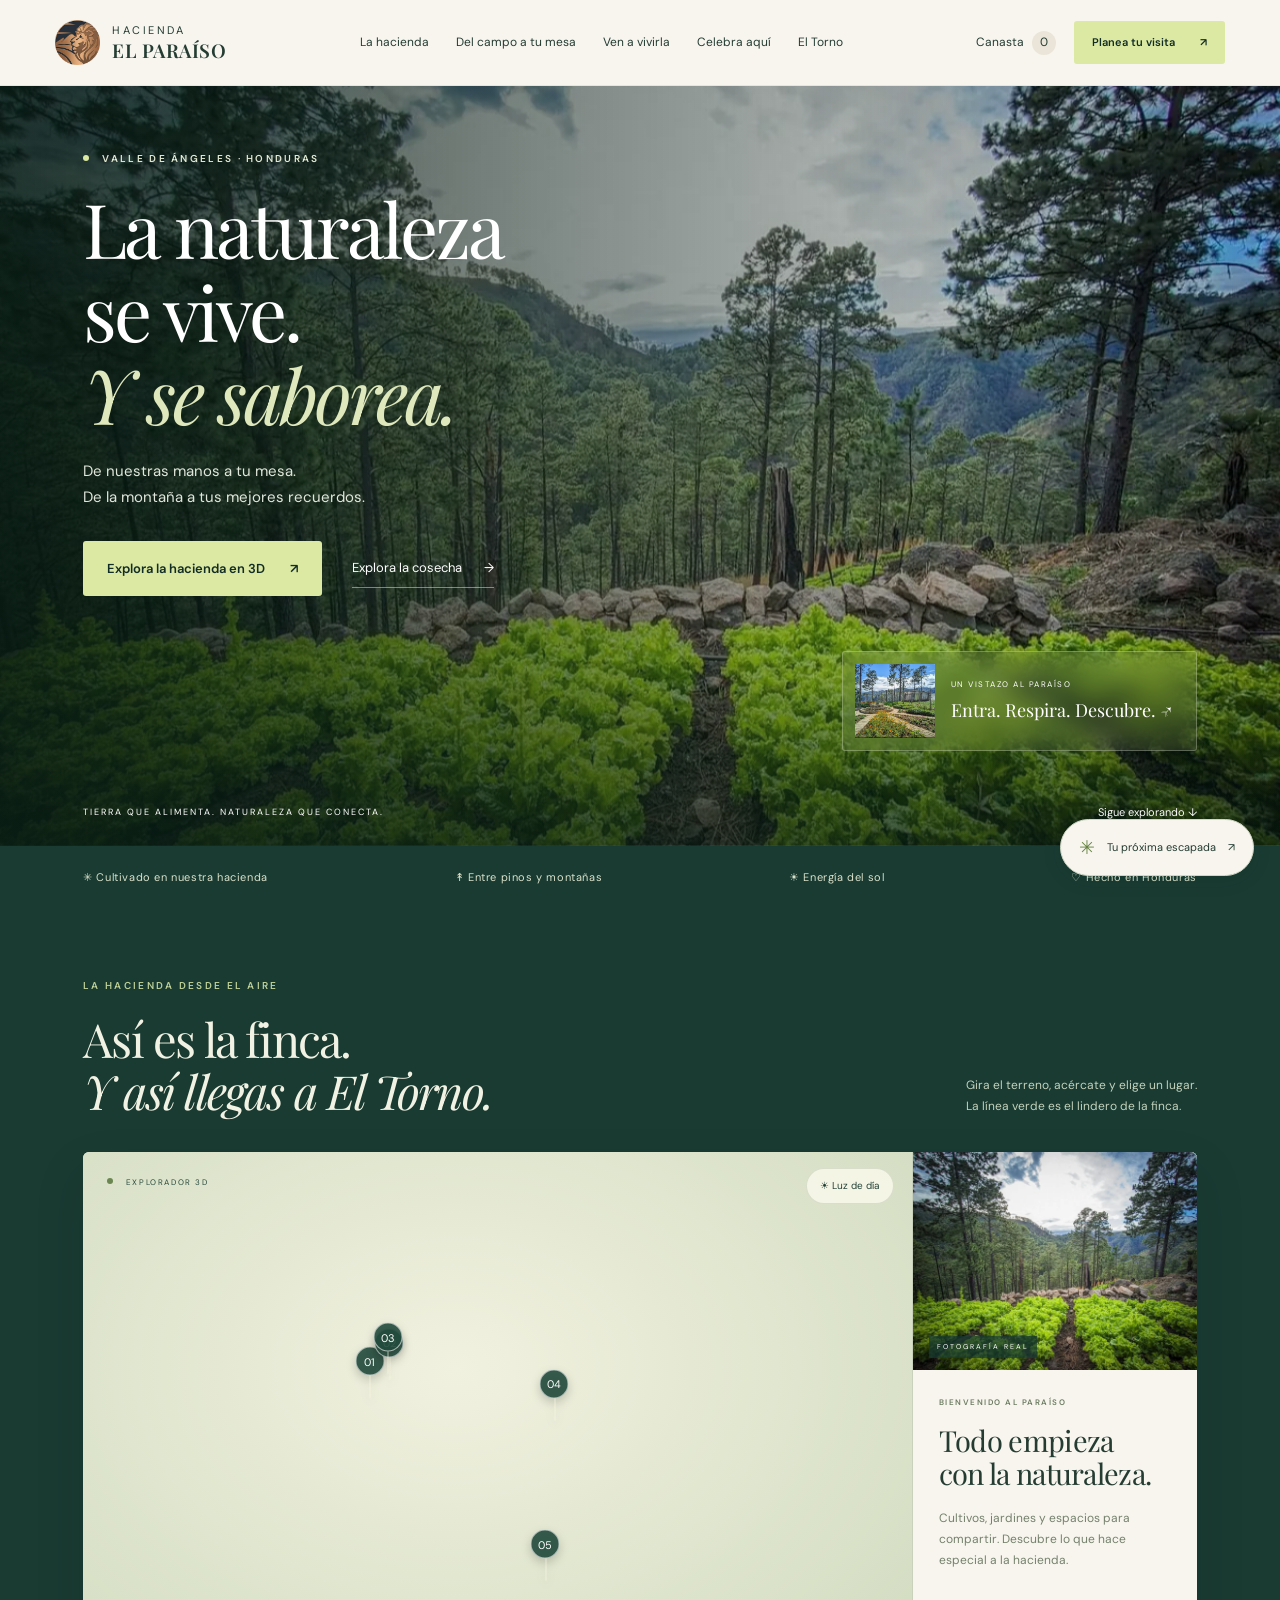
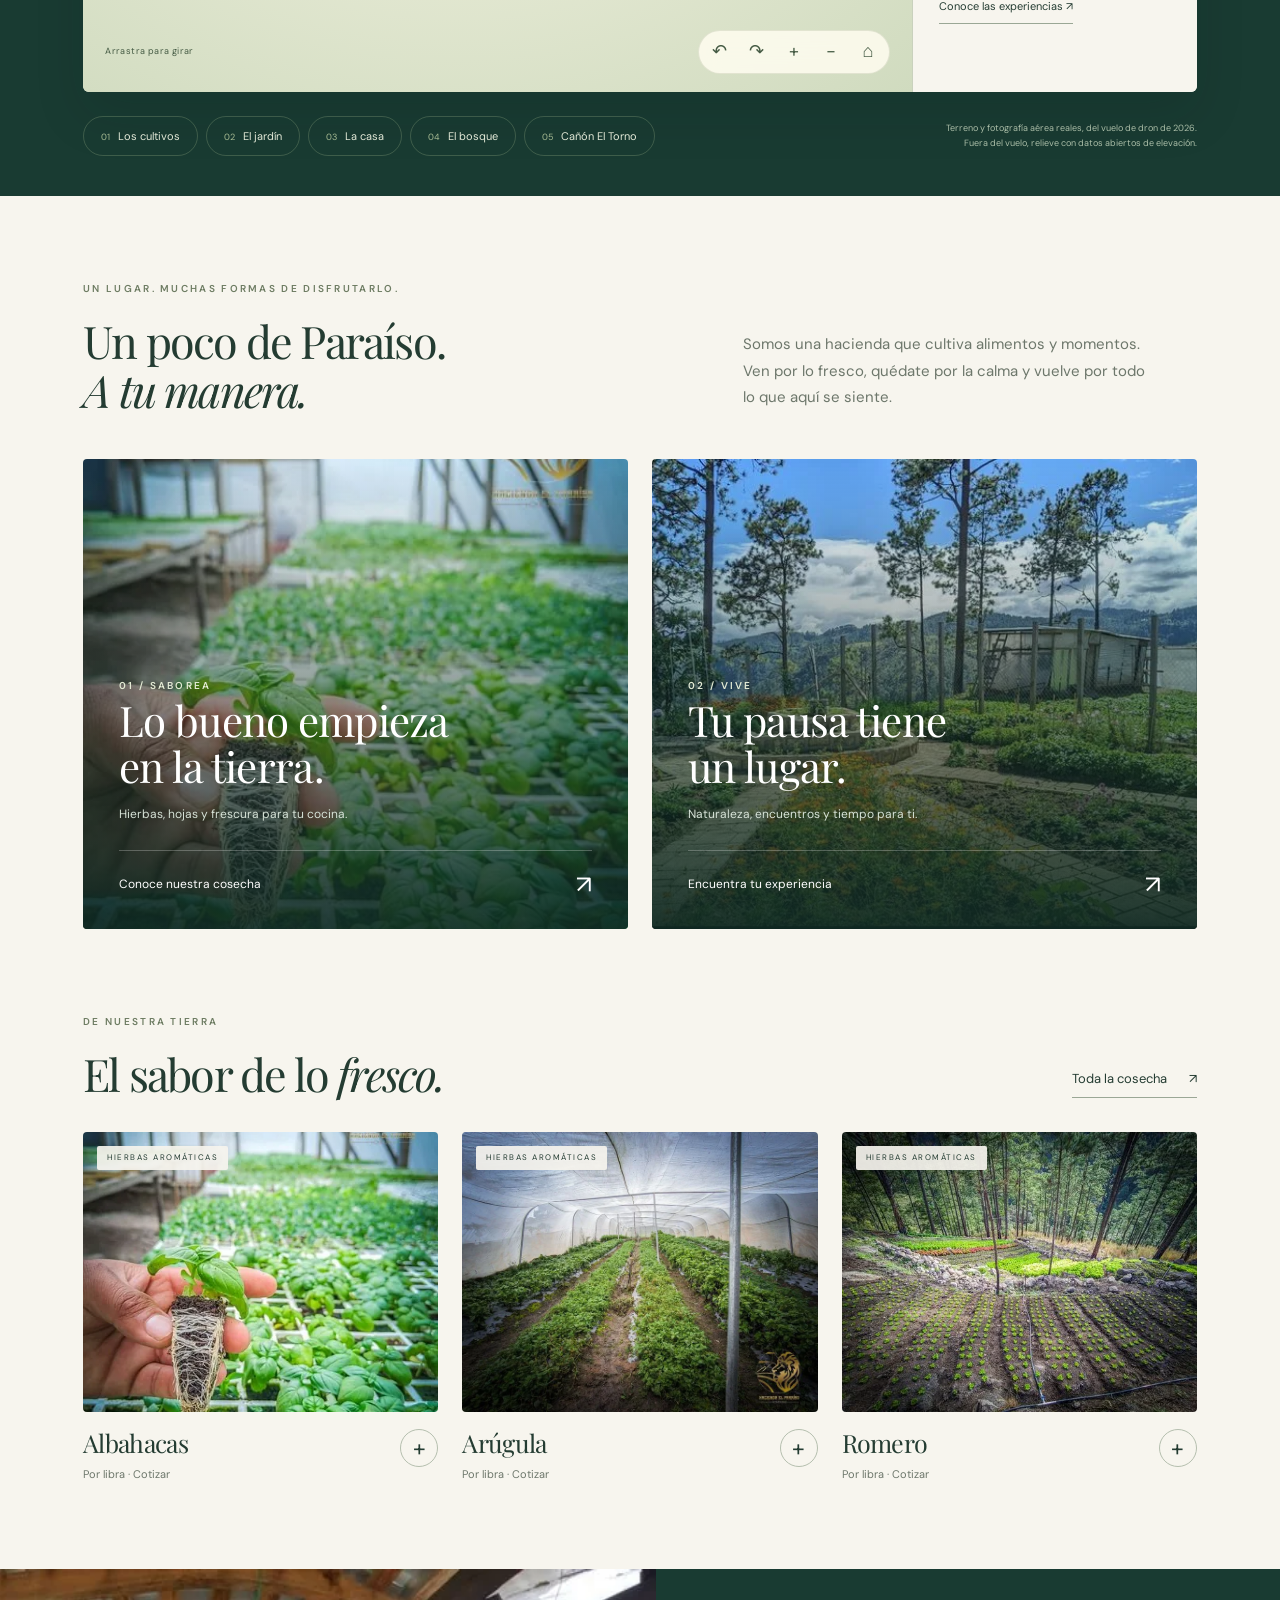
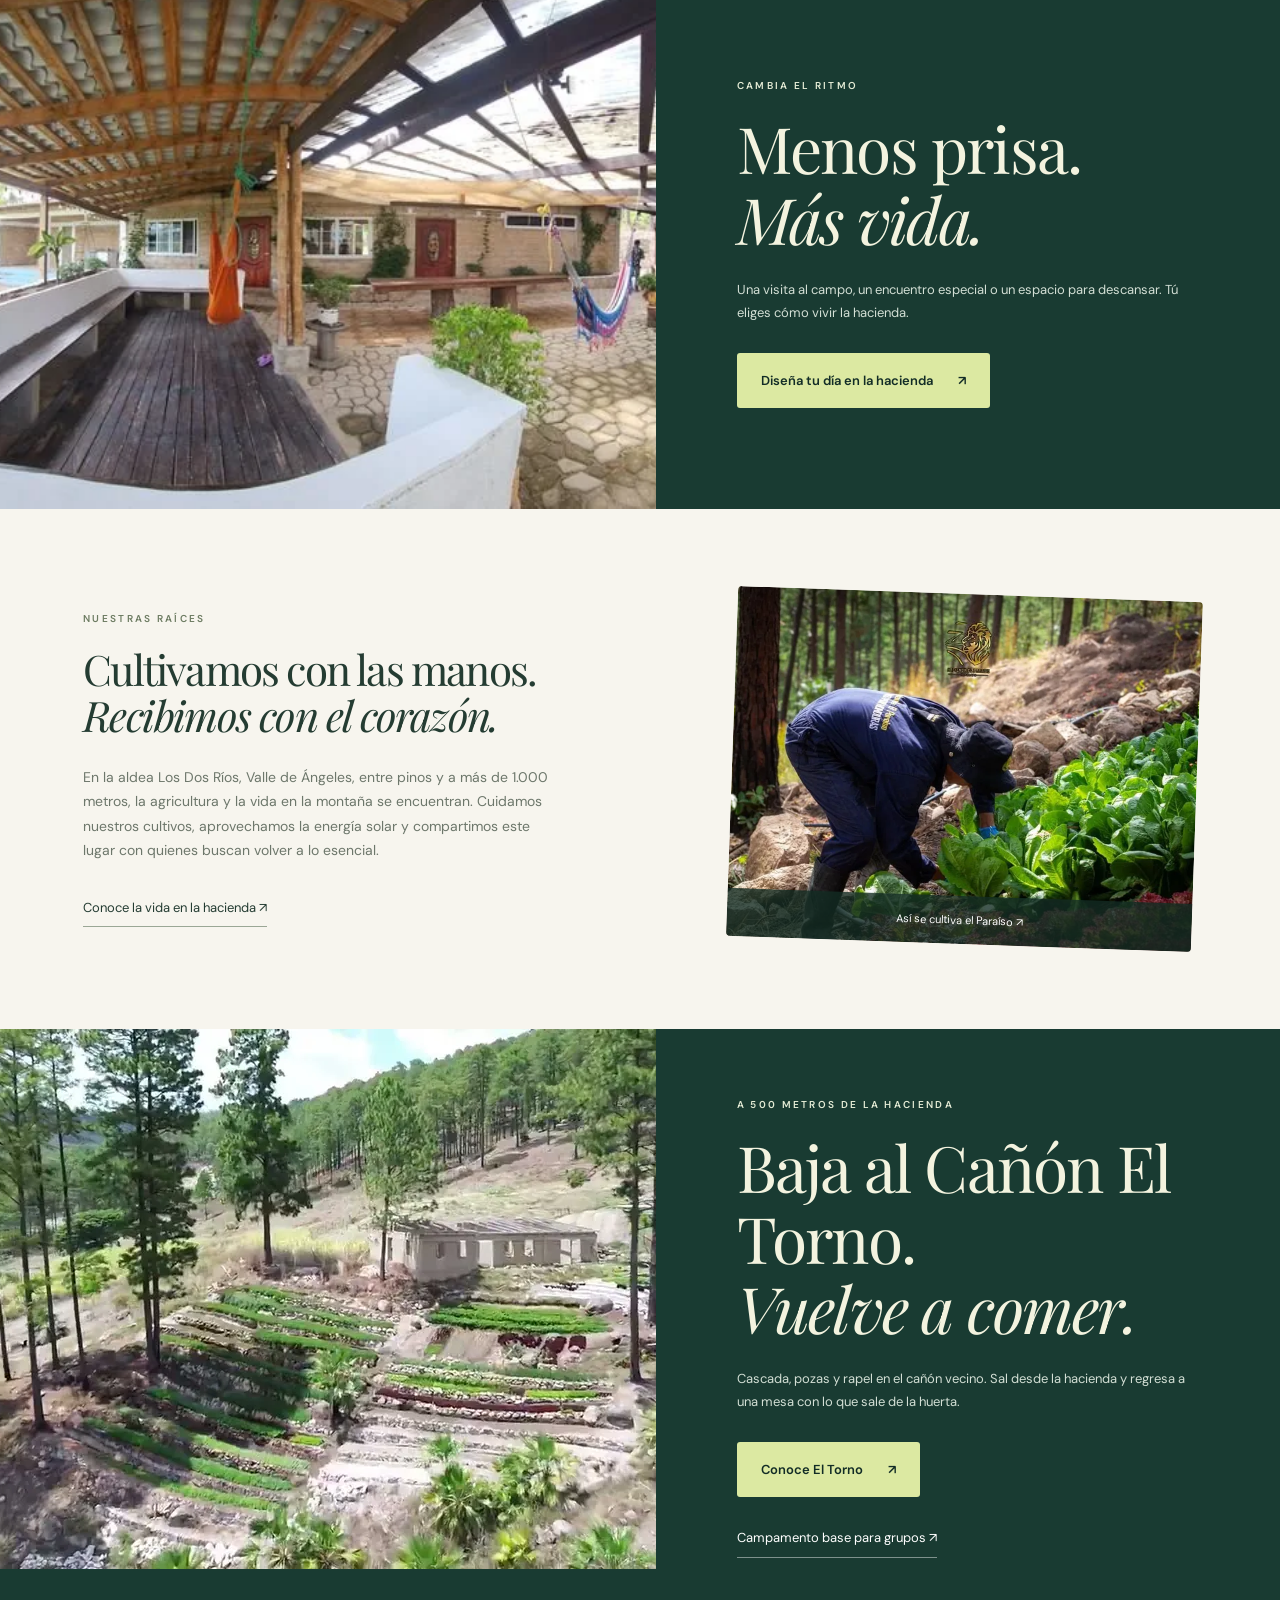
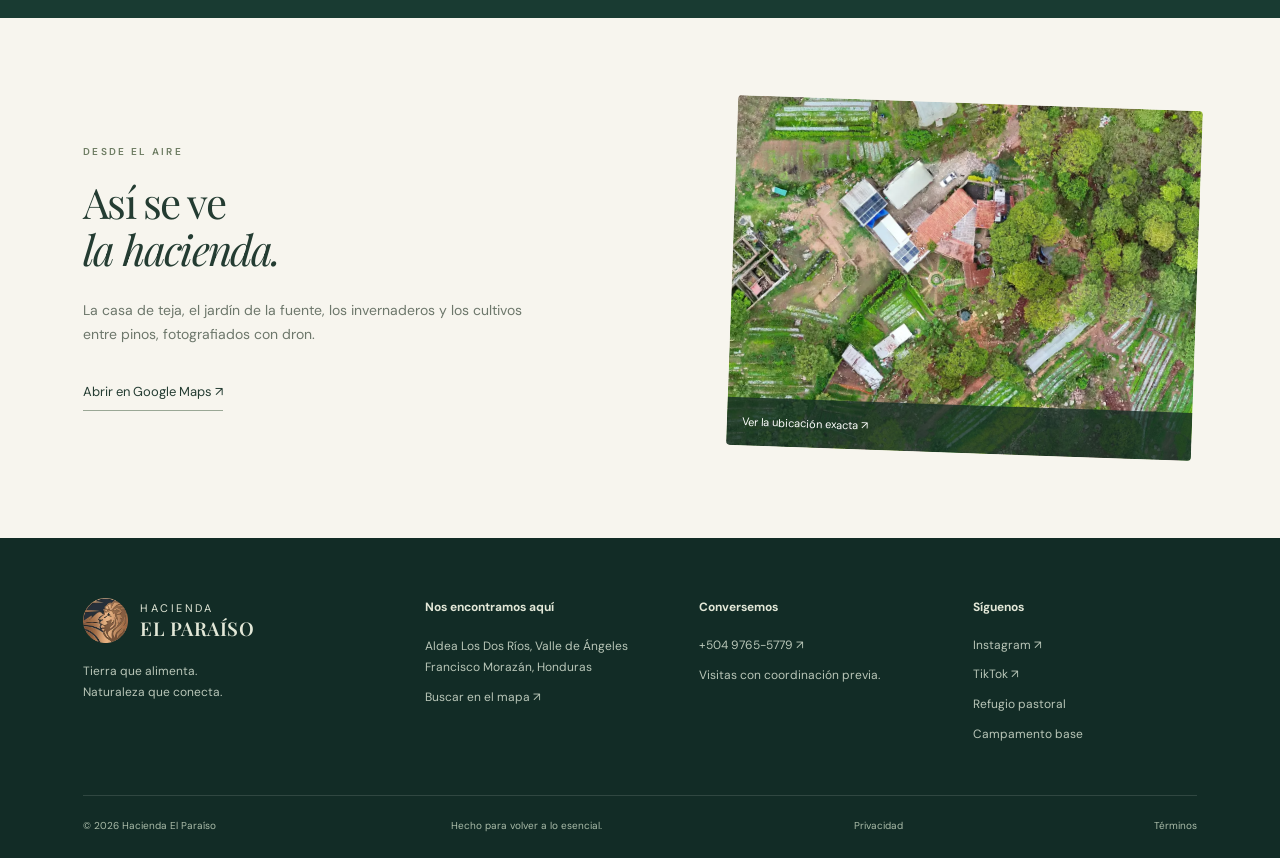
==== commit f0a40d0f: "feat: página de campamento base para grupos y operadores; arreglos de canonical y celular Co-Authore" ====
--- a/index.html
+++ b/index.html
@@ -99,15 +99,15 @@
   <section class="experience-banner"><img src="img/turismo.webp" alt="Terraza cubierta de Hacienda El Paraíso" loading="lazy"><div><p class="eyebrow light">CAMBIA EL RITMO</p><h2>Menos prisa.<br><em>Más vida.</em></h2><p>Una visita al campo, un encuentro especial o un espacio para descansar. Tú eliges cómo vivir la hacienda.</p><button class="btn" data-plan="Visita a la hacienda">Diseña tu día en la hacienda <span>↗</span></button></div></section>
   <section class="section roots"><div><p class="eyebrow">NUESTRAS RAÍCES</p><h2>Cultivamos con las manos.<br><em>Recibimos con el corazón.</em></h2><p>En la aldea Los Dos Ríos, Valle de Ángeles, entre pinos y a más de 1.000 metros, la agricultura y la vida en la montaña se encuentran. Cuidamos nuestros cultivos, aprovechamos la energía solar y compartimos este lugar con quienes buscan volver a lo esencial.</p><a href="experiencias.html" class="text-link">Conoce la vida en la hacienda ↗</a></div><button data-gallery="4" class="root-photo"><img src="img/producto-hortalizas.webp" alt="Trabajo de cosecha manual en la hacienda" loading="lazy"><span>Así se cultiva el Paraíso ↗</span></button></section>
 
-  <section class="experience-banner"><img src="img/torno-uiB7cNomqh4.webp" alt="Cañón El Torno, a pocos minutos de la hacienda" loading="lazy"><div><p class="eyebrow light">A 500 METROS DE LA HACIENDA</p><h2>Baja al Cañón El Torno.<br><em>Vuelve a comer.</em></h2><p>Cascada, pozas y rapel en el cañón vecino. Sal desde la hacienda y regresa a una mesa con lo que sale de la huerta.</p><a class="btn" href="el-torno.html">Conoce El Torno <span>↗</span></a></div></section>
+  <section class="experience-banner"><img src="img/torno-uiB7cNomqh4.webp" alt="Cañón El Torno, a pocos minutos de la hacienda" loading="lazy"><div><p class="eyebrow light">A 500 METROS DE LA HACIENDA</p><h2>Baja al Cañón El Torno.<br><em>Vuelve a comer.</em></h2><p>Cascada, pozas y rapel en el cañón vecino. Sal desde la hacienda y regresa a una mesa con lo que sale de la huerta.</p><a class="btn" href="el-torno.html">Conoce El Torno <span>↗</span></a><a class="text-link light banner-link" href="campamento-base.html">Campamento base para grupos ↗</a></div></section>
   <section class="section roots"><div><p class="eyebrow">DESDE EL AIRE</p><h2>Así se ve<br><em>la hacienda.</em></h2><p>La casa de teja, el jardín de la fuente, los invernaderos y los cultivos entre pinos, fotografiados con dron.</p><a href="https://maps.google.com/?cid=10759268400108031236" class="text-link" target="_blank" rel="noopener">Abrir en Google Maps ↗</a></div><a class="root-photo" href="https://maps.google.com/?cid=10759268400108031236" target="_blank" rel="noopener"><img src="img/aerea-dron.webp" alt="Vista aérea de Hacienda El Paraíso tomada con dron" loading="lazy" width="1400" height="788"><span>Ver la ubicación exacta ↗</span></a></section>
 </section>
 </main>
-<footer><div class="footer-main"><div><a class="brand" href="./"><img src="img/emblema.webp" alt="" width="50" height="50"><span>HACIENDA <strong>EL PARAÍSO</strong></span></a><p>Tierra que alimenta.<br>Naturaleza que conecta.</p></div><div><h4>Nos encontramos aquí</h4><p>Aldea Los Dos Ríos, Valle de Ángeles<br>Francisco Morazán, Honduras</p><a href="https://maps.google.com/?cid=10759268400108031236" target="_blank" rel="noopener">Buscar en el mapa ↗</a></div><div><h4>Conversemos</h4><a href="https://wa.me/50497655779" target="_blank" rel="noopener">+504 9765-5779 ↗</a><p>Visitas con coordinación previa.</p></div><div><h4>Síguenos</h4><a href="https://www.instagram.com/haciendaelparaisohn/" target="_blank" rel="noopener">Instagram ↗</a><a href="https://www.tiktok.com/@haciendaelparaisohn" target="_blank" rel="noopener">TikTok ↗</a><a href="refugio-pastoral.html">Refugio pastoral</a></div></div><div class="footer-bottom"><span>© <span id="year">2026</span> Hacienda El Paraíso</span><span>Hecho para volver a lo esencial.</span><a href="privacidad.html">Privacidad</a><a href="terminos.html">Términos</a></div></footer>
+<footer><div class="footer-main"><div><a class="brand" href="./"><img src="img/emblema.webp" alt="" width="50" height="50"><span>HACIENDA <strong>EL PARAÍSO</strong></span></a><p>Tierra que alimenta.<br>Naturaleza que conecta.</p></div><div><h4>Nos encontramos aquí</h4><p>Aldea Los Dos Ríos, Valle de Ángeles<br>Francisco Morazán, Honduras</p><a href="https://maps.google.com/?cid=10759268400108031236" target="_blank" rel="noopener">Buscar en el mapa ↗</a></div><div><h4>Conversemos</h4><a href="https://wa.me/50497655779" target="_blank" rel="noopener">+504 9765-5779 ↗</a><p>Visitas con coordinación previa.</p></div><div><h4>Síguenos</h4><a href="https://www.instagram.com/haciendaelparaisohn/" target="_blank" rel="noopener">Instagram ↗</a><a href="https://www.tiktok.com/@haciendaelparaisohn" target="_blank" rel="noopener">TikTok ↗</a><a href="refugio-pastoral.html">Refugio pastoral</a><a href="campamento-base.html">Campamento base</a></div></div><div class="footer-bottom"><span>© <span id="year">2026</span> Hacienda El Paraíso</span><span>Hecho para volver a lo esencial.</span><a href="privacidad.html">Privacidad</a><a href="terminos.html">Términos</a></div></footer>
 <button class="floating-plan" data-plan="Visita a la hacienda"><span>✳</span> Tu próxima escapada <span>↗</span></button>
 <div class="toast" role="status" aria-live="polite" id="toast"></div>
 <dialog id="cart-dialog" class="drawer" aria-label="Tu canasta"><div class="dialog-head"><div><p class="eyebrow">DEL CAMPO A TU MESA</p><h2>Tu <em>canasta.</em></h2></div><button class="close" data-close aria-label="Cerrar canasta">×</button></div><div id="cart-items"></div><form id="cart-form"><label>Tu nombre o negocio<input name="name" autocomplete="name" required placeholder="¿Para quién es la cosecha?" maxlength="100"></label><label>Entrega<select name="delivery"><option>Consultar entrega en Tegucigalpa</option><option>Consultar entrega en Valle de Ángeles</option><option>Consultar retiro en la hacienda</option></select></label><label>¿Algo más que debamos saber?<textarea name="notes" rows="2" placeholder="Frecuencia, cantidades especiales…" maxlength="1000"></textarea></label><p class="form-note">Cotizaremos los productos y la entrega contigo. No se realiza ningún cobro ni se confirma un pedido aquí.</p><button class="btn dark full" id="cart-submit" type="submit">Consultar mi canasta por WhatsApp ↗</button></form></dialog>
-<dialog id="planner-dialog" class="planner" aria-label="Planea tu visita"><button class="close" data-close aria-label="Cerrar planificador">×</button><div class="planner-visual"><img src="img/hero.webp" alt="Paisaje de la hacienda"><div><p class="eyebrow light">TU MOMENTO EN EL PARAÍSO</p><h2>Empieza con<br><em>una idea.</em></h2><p>Nosotros te ayudamos a darle forma.</p></div></div><div class="planner-body"><p class="eyebrow">PLANEA TU VISITA</p><h2>¿Cómo quieres <em>vivirla?</em></h2><form id="planner-form"><label>Me interesa<select name="experience" id="plan-experience"><option>Visita a la hacienda</option><option>Recorrido por los cultivos</option><option>Descanso en la naturaleza</option><option>Refugio pastoral</option><option>Hospedaje</option><option>Boda o celebración</option></select></label><div class="form-row"><label>Fecha que tienes en mente<input type="date" name="date" required></label><label>Personas<input type="number" name="people" min="1" max="500" value="2" required></label></div><label>Tu nombre<input name="name" required autocomplete="name" placeholder="¿Cómo te llamas?" maxlength="100"></label><div class="plan-suggestion" id="plan-suggestion"></div><label>Cuéntanos tu idea<textarea name="notes" rows="2" placeholder="Niños, ocasión especial, necesidades de acceso…" maxlength="1000"></textarea></label><p class="form-note">Prepararemos una consulta. La fecha, los servicios y la tarifa se confirman directamente con el equipo.</p><button type="submit" class="btn dark full">Consultar mi plan por WhatsApp ↗</button></form></div></dialog>
+<dialog id="planner-dialog" class="planner" aria-label="Planea tu visita"><button class="close" data-close aria-label="Cerrar planificador">×</button><div class="planner-visual"><img src="img/hero.webp" alt="Paisaje de la hacienda"><div><p class="eyebrow light">TU MOMENTO EN EL PARAÍSO</p><h2>Empieza con<br><em>una idea.</em></h2><p>Nosotros te ayudamos a darle forma.</p></div></div><div class="planner-body"><p class="eyebrow">PLANEA TU VISITA</p><h2>¿Cómo quieres <em>vivirla?</em></h2><form id="planner-form"><label>Me interesa<select name="experience" id="plan-experience"><option>Visita a la hacienda</option><option>Recorrido por los cultivos</option><option>Descanso en la naturaleza</option><option>Refugio pastoral</option><option>Hospedaje</option><option>Campamento base para grupos</option><option>Boda o celebración</option></select></label><div class="form-row"><label>Fecha que tienes en mente<input type="date" name="date" required></label><label>Personas<input type="number" name="people" min="1" max="500" value="2" required></label></div><label>Tu nombre<input name="name" required autocomplete="name" placeholder="¿Cómo te llamas?" maxlength="100"></label><div class="plan-suggestion" id="plan-suggestion"></div><label>Cuéntanos tu idea<textarea name="notes" rows="2" placeholder="Niños, ocasión especial, necesidades de acceso…" maxlength="1000"></textarea></label><p class="form-note">Prepararemos una consulta. La fecha, los servicios y la tarifa se confirman directamente con el equipo.</p><button type="submit" class="btn dark full">Consultar mi plan por WhatsApp ↗</button></form></div></dialog>
 <dialog id="gallery-dialog" class="lightbox" aria-label="Galería de la hacienda"><button class="close" data-close aria-label="Cerrar galería">×</button><img id="gallery-image" src="img/hero.webp" alt=""><div class="gallery-controls"><button data-gallery-step="-1" aria-label="Foto anterior">←</button><span id="gallery-caption"></span><button data-gallery-step="1" aria-label="Foto siguiente">→</button></div></dialog>
 <dialog id="privacy-dialog" class="privacy" aria-label="Privacidad"><button class="close" data-close aria-label="Cerrar privacidad">×</button><p class="eyebrow">TU INFORMACIÓN</p><h2>Privacidad</h2><p>Este sitio guarda únicamente los productos de tu canasta en este navegador. Los datos de los formularios se usan para preparar un mensaje que tú decides enviar mediante WhatsApp.</p><p>No hay pagos ni reservas automáticas. Al abrir WhatsApp, se aplican las condiciones y la política de privacidad de ese servicio.</p><button class="btn dark" data-action="clear">Borrar mi canasta guardada</button></dialog>
 </body></html>
--- a/style.css
+++ b/style.css
@@ -25,3 +25,19 @@
 @media(max-width:1000px){.venue-grid.four,.video-grid{grid-template-columns:1fr 1fr}.footer-main{grid-template-columns:1fr 1fr}}
 @media(max-width:760px){.venue-grid.four,.video-grid{grid-template-columns:1fr}.footer-main{grid-template-columns:1fr}}
 .root-photo{display:block}
+
+/* 15-nov-2026: campamento base y ajustes de celular */
+.venue-grid.three{grid-template-columns:repeat(3,1fr)}
+.venue-grid.four .eyebrow{margin-bottom:12px}
+.experience-hero>div{max-width:min(720px,87%)}
+.experience-hero>div>p:not(.eyebrow){margin-top:20px;max-width:520px}
+.banner-link{margin-top:22px}
+@media(max-width:1000px){.venue-grid.three{grid-template-columns:1fr 1fr}}
+@media(max-width:760px){.venue-grid.three{grid-template-columns:1fr}
+.experience-hero>div{max-width:none}
+.experience-hero:after{background:linear-gradient(90deg,#142c26eb,#142c268c)}
+.experience-hero h1{font-size:44px}
+.venue-grid.four{grid-template-columns:1fr 1fr;gap:12px}.venue-grid.four article{padding:20px 16px}.venue-grid.four h3{font-size:22px}.venue-grid.four p:not(.eyebrow){font-size:13px;margin:10px 0 0}
+.floating-plan{font-size:0;gap:0;padding:0;width:46px;height:46px;justify-content:center}
+.floating-plan>span:first-child{font-size:20px}
+.floating-plan>span:last-child{display:none}}
